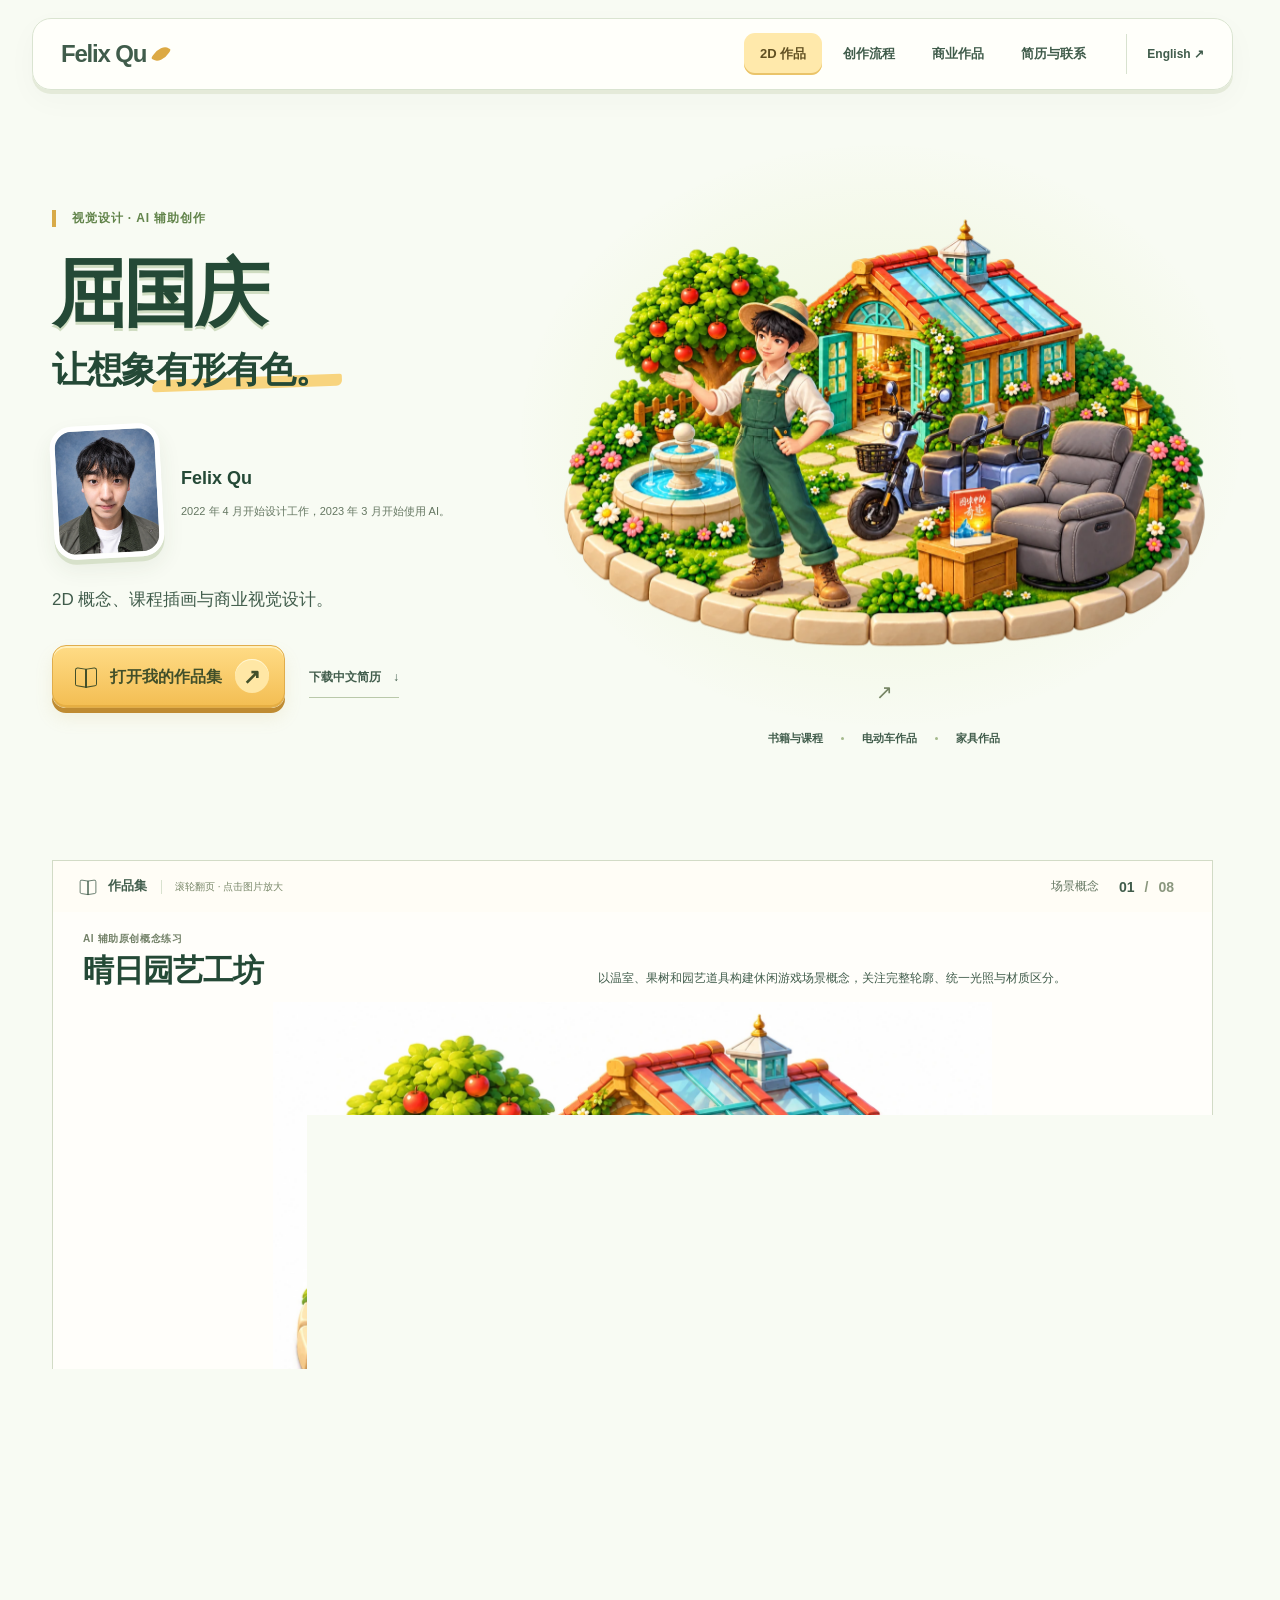
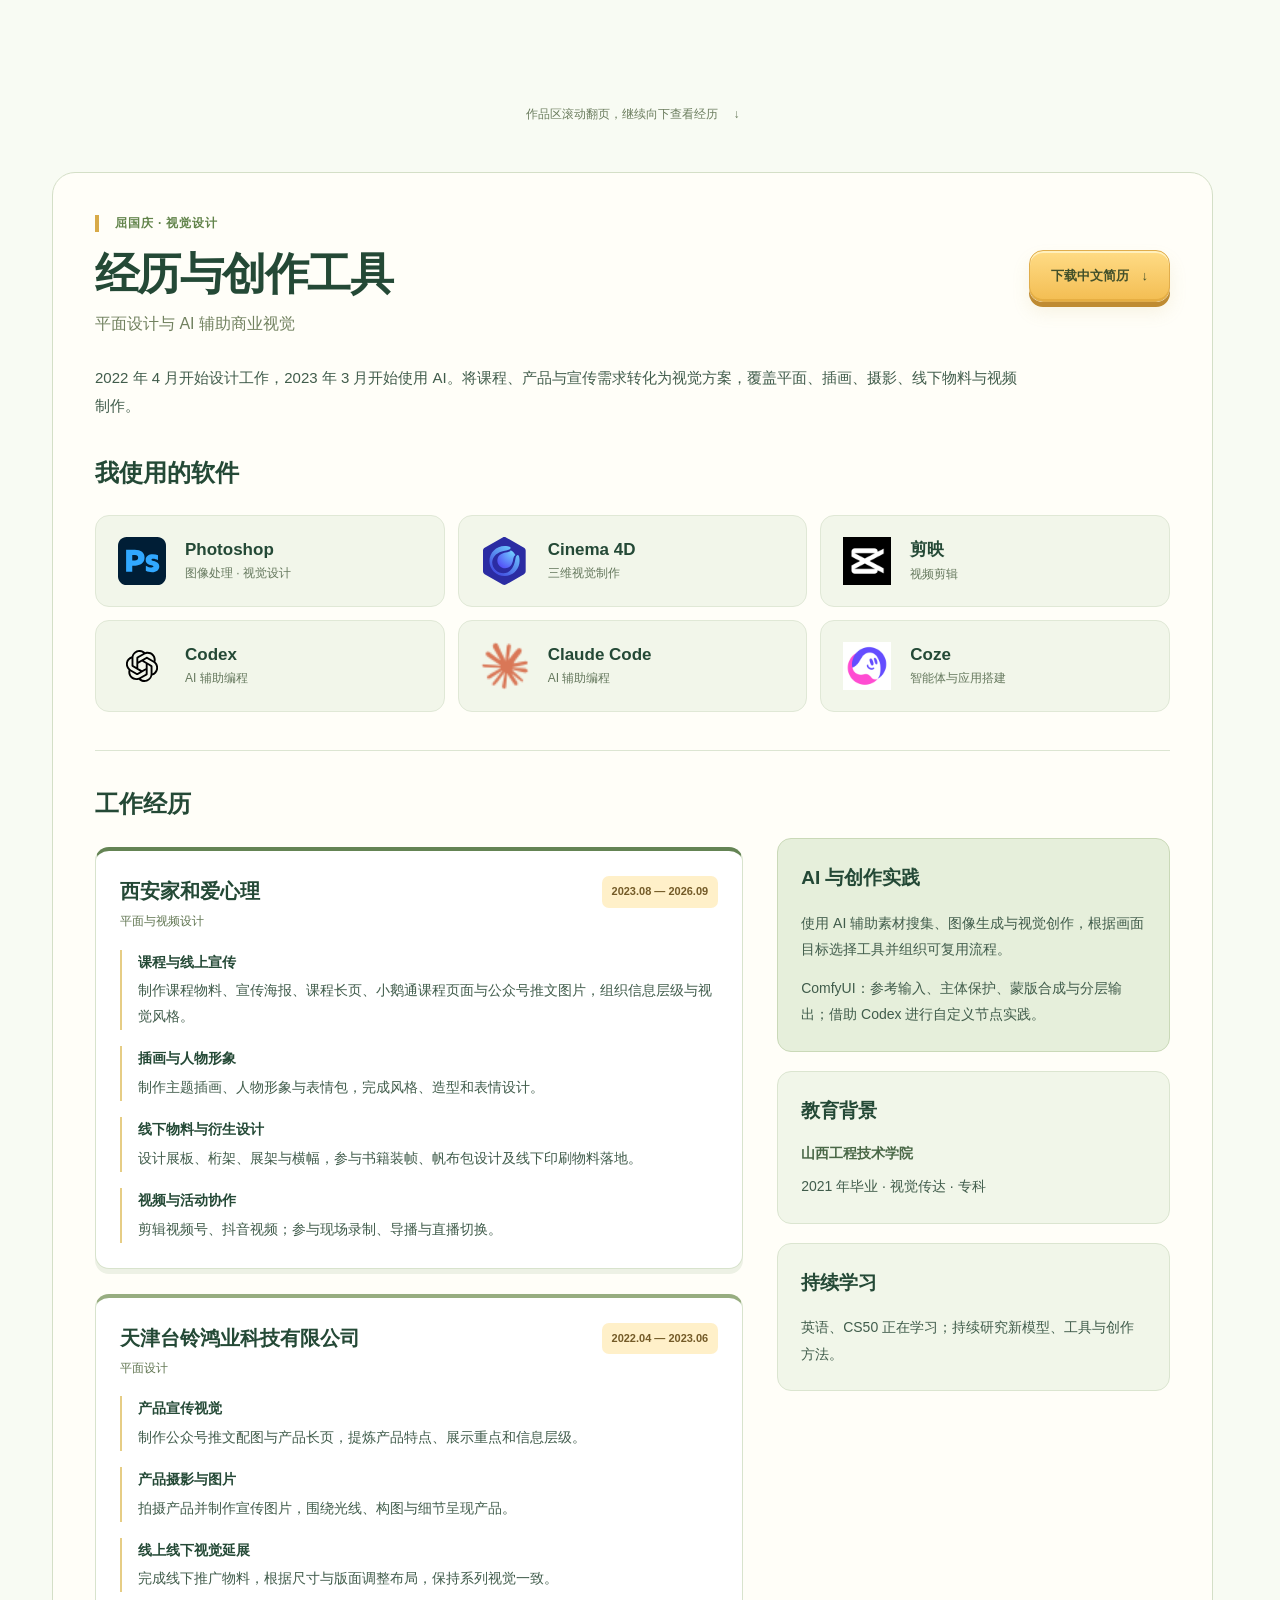
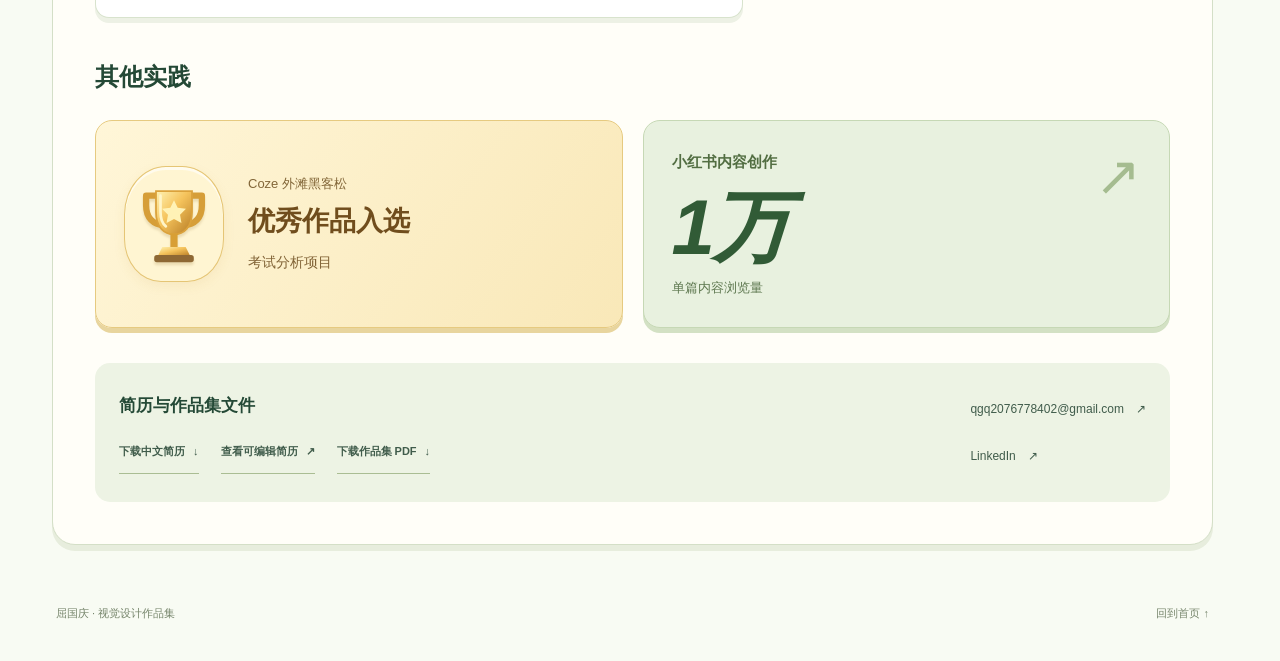
==== index.html @ 4a7658e9 "Publish bilingual AI artist portfolio" ====
<!doctype html>
<html lang="zh-CN"><head><meta charset="utf-8"><meta name="viewport" content="width=device-width,initial-scale=1"><title>屈国庆 Felix Qu | 视觉设计与 AI 辅助创作</title><meta name="description" content="2D 概念、课程插画与商业视觉设计。"><meta name="theme-color" content="#244936"><link rel="alternate" hreflang="en" href="en.html"><link rel="stylesheet" href="styles-v4.css"><script src="app-v4.js" defer></script></head>
<body data-locale="zh"><a class="skip-link" href="#game">跳至作品</a>
<header class="site-header"><a class="brand" href="#top">Felix Qu<span class="brand-leaf" aria-hidden="true"></span></a><nav aria-label="主导航"><a href="#game">2D 作品</a><a href="#process">创作流程</a><a href="#commercial">商业作品</a><a href="#resume">简历与联系</a></nav><a class="language" href="en.html" lang="en">English <span aria-hidden="true">↗</span></a></header>
<main id="top"><section class="hero" aria-labelledby="hero-name"><div class="hero-copy"><p class="eyebrow">视觉设计 · AI 辅助创作</p><h1 id="hero-name">屈国庆</h1><p class="hero-line">让想象<span>有形有色。</span></p><div class="identity"><img class="portrait" src="assets/portrait.webp" width="731" height="900" alt="屈国庆的头像" loading="eager" decoding="async" fetchpriority="high"><div><p class="subname">Felix Qu</p><p class="hero-history">2022 年 4 月开始设计工作，2023 年 3 月开始使用 AI。</p></div></div><p class="hero-intro">2D 概念、课程插画与商业视觉设计。</p><div class="actions hero-actions"><a class="button primary hero-start" href="#game"><span class="book-icon" aria-hidden="true"></span>打开我的作品集<span class="button-arrow" aria-hidden="true">↗</span></a><a class="resume-quiet" href="resume/felix-qu-resume-zh.pdf" download>下载中文简历 <span aria-hidden="true">↓</span></a></div></div><div class="hero-art" data-parallax><a class="hero-scene" href="#game" aria-label="打开我的作品集"><img class="hero-illustration" src="assets/ui/hero-world-v4.webp" width="1536" height="1024" alt="男性农场主、温室、三轮电动车、书与沙发椅组成统一庭院，AI 生成的首页视觉" loading="eager" decoding="async" fetchpriority="high"></a><div class="hero-art-caption"><button class="hero-zoom" type="button" data-image="assets/ui/hero-world-v4.png" data-caption="男性农场主、温室、三轮电动车、书与沙发椅组成统一庭院，AI 生成的首页视觉" data-gallery="hero" aria-label="放大首页插画"><span aria-hidden="true">↗</span></button></div><nav class="scene-links" aria-label="探索画面中的真实作品"><a href="#course-case">书籍与课程</a><a href="#vehicle-case">电动车作品</a><a href="#furniture-case">家具作品</a></nav></div></section><div id="portfolio" class="folio" aria-label="作品集">
<div class="folio-toolbar"><p class="folio-label"><span class="book-icon" aria-hidden="true"></span>作品集<small class="folio-mode">滚轮翻页</small></p><p class="folio-current-title">场景概念</p><span class="folio-counter"><span class="folio-current">01</span><span class="counter-separator">/</span><span class="folio-total">08</span></span></div>
<div class="folio-pages"><section class="folio-page page-game" id="game" data-page-title="场景概念" aria-label="场景概念"><div class="page-heading"><div><p class="page-kicker">AI 辅助原创概念练习</p><h2 tabindex="-1">晴日园艺工坊</h2></div><div class="page-description"><p>以温室、果树和园艺道具构建休闲游戏场景概念，关注完整轮廓、统一光照与材质区分。</p></div></div><div class="game-art"><button class="art-button" type="button" data-image="assets/game-scene.webp" data-caption="晴日园艺工坊" data-gallery="game" aria-label="晴日园艺工坊 — 放大查看"><img class="" src="assets/game-scene.webp" width="1448" height="1086" alt="晴日园艺工坊" loading="eager" decoding="async" fetchpriority="high"><span class="zoom-corner" aria-hidden="true">↗</span></button></div><div class="page-footnote"><p>AI 图像生成 · 原创概念练习</p><span>点击画面，查看完整细节</span></div></section><section class="folio-page page-props" id="game-props" data-page-title="道具与细节" aria-label="道具与细节"><div class="page-heading"><div><p class="page-kicker">AI 辅助原创概念练习</p><h2 tabindex="-1">同一世界里的道具</h2></div><div class="page-description"><p>浇水壶、种子箱、修枝剪、果篮、提灯与工作台，延续场景的色彩和光线。</p></div></div><div class="props-art"><button class="art-button" type="button" data-image="assets/game-props.webp" data-caption="同一世界里的道具" data-gallery="game" aria-label="同一世界里的道具 — 放大查看"><img class="" src="assets/game-props.webp" width="1448" height="1086" alt="同一世界里的道具" loading="lazy" decoding="async"><span class="zoom-corner" aria-hidden="true">↗</span></button></div><details class="source-material"><summary>查看原始花园节日岛 <span aria-hidden="true">＋</span></summary><p>花园节日岛的原始展示页，对应下方参考图驱动的创作流程。</p><button class="art-button" type="button" data-image="assets/provided-concept.webp" data-caption="已提供的花园节日岛" data-gallery="source" aria-label="已提供的花园节日岛 — 放大查看"><img class="" src="assets/provided-concept.webp" width="1920" height="1080" alt="已提供的花园节日岛" loading="lazy" decoding="async"><span class="zoom-corner" aria-hidden="true">↗</span></button></details></section><section class="folio-page page-process" id="process" data-page-title="真实参考流程" aria-label="真实参考流程"><div class="page-heading"><div><p class="page-kicker">真实参考流程</p><h2 tabindex="-1">参考图驱动的创作流程</h2></div><div class="page-description"><p>以下流程对应已提供的“花园节日岛”：建筑与道具参考形成场景组合，再以风格参考统一形体和色彩。</p></div></div><div class="process-art"><button class="art-button" type="button" data-image="assets/reference-process.webp" data-caption="参考图驱动的创作流程" data-gallery="process" aria-label="参考图驱动的创作流程 — 放大查看"><img class="" src="assets/reference-process.webp" width="1872" height="963" alt="参考图驱动的创作流程" loading="lazy" decoding="async"><span class="zoom-corner" aria-hidden="true">↗</span></button></div><ol class="process-steps"><li><span aria-hidden="true">01</span>建筑与道具参考</li><li><span aria-hidden="true">02</span>场景融合</li><li><span aria-hidden="true">03</span>形体与风格统一</li></ol><p class="source-credit">流程原图保留 Gardenscapes 风格参考的来源署名；官方图仅用于风格研究。</p></section><section class="folio-page page-course" id="commercial" data-page-title="课程与插画" aria-label="课程与插画"><article id="course-case"><div class="page-heading"><div><p class="page-kicker">原始提供作品</p><h2 tabindex="-1">课程视觉与主题插画</h2></div><div class="page-description"><p>为课程传播制作宣传视觉与插画，结合主题组织画面、信息层级和配色。本人贡献：视觉设计与插画。</p><p class="tools">Photoshop · AI 辅助创作</p></div></div><div class="course-main"><button class="art-button" type="button" data-image="assets/book-promotion.webp" data-caption="书籍宣传视觉 · 原始提供作品" data-gallery="course" aria-label="书籍宣传视觉 · 原始提供作品 — 放大查看"><img class="" src="assets/book-promotion.webp" width="2400" height="1018" alt="书籍宣传视觉 · 原始提供作品" loading="lazy" decoding="async"><span class="zoom-corner" aria-hidden="true">↗</span></button></div><div class="course-strip"><button class="art-button" type="button" data-image="assets/course-dragon.webp" data-caption="课程视觉与主题插画 · 1" data-gallery="course" aria-label="课程视觉与主题插画 · 1 — 放大查看"><img class="" src="assets/course-dragon.webp" width="1935" height="1080" alt="课程视觉与主题插画 · 1" loading="lazy" decoding="async"><span class="zoom-corner" aria-hidden="true">↗</span></button><button class="art-button" type="button" data-image="assets/course-iceberg.webp" data-caption="课程视觉与主题插画 · 2" data-gallery="course" aria-label="课程视觉与主题插画 · 2 — 放大查看"><img class="" src="assets/course-iceberg.webp" width="936" height="1710" alt="课程视觉与主题插画 · 2" loading="lazy" decoding="async"><span class="zoom-corner" aria-hidden="true">↗</span></button><button class="art-button" type="button" data-image="assets/course-growth.webp" data-caption="课程视觉与主题插画 · 3" data-gallery="course" aria-label="课程视觉与主题插画 · 3 — 放大查看"><img class="" src="assets/course-growth.webp" width="1466" height="2200" alt="课程视觉与主题插画 · 3" loading="lazy" decoding="async"><span class="zoom-corner" aria-hidden="true">↗</span></button><button class="art-button" type="button" data-image="assets/course-summer.webp" data-caption="课程视觉与主题插画 · 4" data-gallery="course" aria-label="课程视觉与主题插画 · 4 — 放大查看"><img class="" src="assets/course-summer.webp" width="1344" height="2016" alt="课程视觉与主题插画 · 4" loading="lazy" decoding="async"><span class="zoom-corner" aria-hidden="true">↗</span></button><button class="art-button" type="button" data-image="assets/course-illustration.webp" data-caption="课程视觉与主题插画 · 5" data-gallery="course" aria-label="课程视觉与主题插画 · 5 — 放大查看"><img class="" src="assets/course-illustration.webp" width="1024" height="1536" alt="课程视觉与主题插画 · 5" loading="lazy" decoding="async"><span class="zoom-corner" aria-hidden="true">↗</span></button></div></article></section><section class="folio-page page-vehicle" id="vehicle-case" data-page-title="电动车视觉" aria-label="电动车视觉"><div class="page-heading"><div><p class="page-kicker">原始提供作品</p><h2 tabindex="-1">电动车商品视觉</h2></div><div class="page-description"><p>围绕车身、灯光与座椅建立系列版式，用画面突出商品细节和功能信息。</p></div></div><div class="vehicle-spread"><div class="vehicle-main"><button class="art-button" type="button" data-image="assets/vehicle-complete.webp" data-caption="电动车宣传视觉 · 原始提供作品" data-gallery="ev" aria-label="电动车宣传视觉 · 原始提供作品 — 放大查看"><img class="" src="assets/vehicle-complete.webp" width="2048" height="1536" alt="电动车宣传视觉 · 原始提供作品" loading="lazy" decoding="async"><span class="zoom-corner" aria-hidden="true">↗</span></button></div><div class="vehicle-strip"><button class="art-button" type="button" data-image="assets/ev-1.webp" data-caption="电动车商品视觉 · 1" data-gallery="ev" aria-label="电动车商品视觉 · 1 — 放大查看"><img class="" src="assets/ev-1.webp" width="941" height="1672" alt="电动车商品视觉 · 1" loading="lazy" decoding="async"><span class="zoom-corner" aria-hidden="true">↗</span></button><button class="art-button" type="button" data-image="assets/ev-2.webp" data-caption="电动车商品视觉 · 2" data-gallery="ev" aria-label="电动车商品视觉 · 2 — 放大查看"><img class="" src="assets/ev-2.webp" width="941" height="1672" alt="电动车商品视觉 · 2" loading="lazy" decoding="async"><span class="zoom-corner" aria-hidden="true">↗</span></button><button class="art-button" type="button" data-image="assets/ev-3.webp" data-caption="电动车商品视觉 · 3" data-gallery="ev" aria-label="电动车商品视觉 · 3 — 放大查看"><img class="" src="assets/ev-3.webp" width="941" height="1672" alt="电动车商品视觉 · 3" loading="lazy" decoding="async"><span class="zoom-corner" aria-hidden="true">↗</span></button><button class="art-button" type="button" data-image="assets/ev-4.webp" data-caption="电动车商品视觉 · 4" data-gallery="ev" aria-label="电动车商品视觉 · 4 — 放大查看"><img class="" src="assets/ev-4.webp" width="941" height="1672" alt="电动车商品视觉 · 4" loading="lazy" decoding="async"><span class="zoom-corner" aria-hidden="true">↗</span></button><button class="art-button" type="button" data-image="assets/ev-5.webp" data-caption="电动车商品视觉 · 5" data-gallery="ev" aria-label="电动车商品视觉 · 5 — 放大查看"><img class="" src="assets/ev-5.webp" width="941" height="1672" alt="电动车商品视觉 · 5" loading="lazy" decoding="async"><span class="zoom-corner" aria-hidden="true">↗</span></button></div></div><p class="page-footnote">点击画面，查看完整细节</p></section><section class="folio-page page-furniture" id="furniture-case" data-page-title="家具视觉" aria-label="家具视觉"><div class="page-heading"><div><p class="page-kicker">原始提供作品</p><h2 tabindex="-1">家具电商视觉</h2></div><div class="page-description"><p>通过生活场景与功能版式，呈现座椅材质、结构和使用情境。</p></div></div><div class="furniture-spread"><div class="furniture-main"><button class="art-button" type="button" data-image="assets/chair-6.webp" data-caption="家具电商视觉 · 6" data-gallery="chair" aria-label="家具电商视觉 · 6 — 放大查看"><img class="" src="assets/chair-6.webp" width="1254" height="1254" alt="家具电商视觉 · 6" loading="lazy" decoding="async"><span class="zoom-corner" aria-hidden="true">↗</span></button></div><div class="furniture-strip"><button class="art-button" type="button" data-image="assets/chair-1.webp" data-caption="家具电商视觉 · 1" data-gallery="chair" aria-label="家具电商视觉 · 1 — 放大查看"><img class="" src="assets/chair-1.webp" width="1254" height="1254" alt="家具电商视觉 · 1" loading="lazy" decoding="async"><span class="zoom-corner" aria-hidden="true">↗</span></button><button class="art-button" type="button" data-image="assets/chair-2.webp" data-caption="家具电商视觉 · 2" data-gallery="chair" aria-label="家具电商视觉 · 2 — 放大查看"><img class="" src="assets/chair-2.webp" width="1254" height="1254" alt="家具电商视觉 · 2" loading="lazy" decoding="async"><span class="zoom-corner" aria-hidden="true">↗</span></button><button class="art-button" type="button" data-image="assets/chair-3.webp" data-caption="家具电商视觉 · 3" data-gallery="chair" aria-label="家具电商视觉 · 3 — 放大查看"><img class="" src="assets/chair-3.webp" width="1672" height="941" alt="家具电商视觉 · 3" loading="lazy" decoding="async"><span class="zoom-corner" aria-hidden="true">↗</span></button><button class="art-button" type="button" data-image="assets/chair-4.webp" data-caption="家具电商视觉 · 4" data-gallery="chair" aria-label="家具电商视觉 · 4 — 放大查看"><img class="" src="assets/chair-4.webp" width="1672" height="941" alt="家具电商视觉 · 4" loading="lazy" decoding="async"><span class="zoom-corner" aria-hidden="true">↗</span></button><button class="art-button" type="button" data-image="assets/chair-5.webp" data-caption="家具电商视觉 · 5" data-gallery="chair" aria-label="家具电商视觉 · 5 — 放大查看"><img class="" src="assets/chair-5.webp" width="1672" height="941" alt="家具电商视觉 · 5" loading="lazy" decoding="async"><span class="zoom-corner" aria-hidden="true">↗</span></button></div></div><p class="page-footnote">点击画面，查看完整细节</p></section><section class="folio-page page-motion" id="motion-case" data-page-title="网页视觉展示" aria-label="网页视觉展示"><div class="page-heading"><div><p class="page-kicker">原始提供作品</p><h2 tabindex="-1">网页视觉展示</h2></div><div class="page-description"><p>展示首屏图形、商品呈现与页面节奏的录屏。</p></div></div><video controls playsinline preload="metadata" poster="assets/website-poster.jpg" aria-label="网页视觉展示"><source src="assets/website-visuals.mp4" type="video/mp4"><a href="assets/website-visuals.mp4">网页视觉展示</a></video></section><section class="folio-page page-contact" id="contact" data-page-title="简历与联系" aria-label="简历与联系"><div class="page-heading"><div><p class="page-kicker">经历与背景</p><h2 tabindex="-1">简历与联系</h2></div><div class="page-description"><p>2022 年 4 月开始设计工作，2023 年 3 月开始使用 AI。</p></div></div><div class="contact-preview"><img class="contact-portrait" src="assets/portrait.webp" width="731" height="900" alt="屈国庆的头像" loading="lazy" decoding="async"><div><h3>屈国庆</h3><p class="contact-role">平面设计与 AI 辅助商业视觉</p><p>完整经历与常用软件在画册下方，也可以下载简历或直接联系我。</p><a class="resume-full-link" href="#resume">查看完整经历与软件 <span aria-hidden="true">↓</span></a></div></div><div class="download-links"><a href="resume/felix-qu-resume-zh.pdf" download>下载中文简历 <span aria-hidden="true">↓</span></a><a href="resume/felix-qu-resume-zh-editable.svg" target="_blank" rel="noopener">查看可编辑简历 <span aria-hidden="true">↗</span></a><a href="downloads/felix-qu-portfolio-zh.pdf" download>下载作品集 PDF <span aria-hidden="true">↓</span></a></div><div class="contact-block"><div><h3>欢迎交流作品与岗位</h3><a class="email-text" href="mailto:qgq2076778402@gmail.com">qgq2076778402@gmail.com</a></div><div class="actions"><a class="button primary" href="mailto:qgq2076778402@gmail.com">发送邮件 <span aria-hidden="true">↗</span></a><button class="button secondary copy-email" type="button" data-success="邮箱已复制" data-fail="请手动复制邮箱">复制邮箱</button><a class="button secondary" href="https://www.linkedin.com/in/felix-qu-0a764843b/" target="_blank" rel="noopener noreferrer">LinkedIn <span aria-hidden="true">↗</span></a></div></div><p id="copy-status" class="status" role="status" aria-live="polite"></p></section></div>
<div class="folio-controls"><button class="turn-button" type="button" data-turn="prev"><span aria-hidden="true">←</span>上一页</button><nav class="folio-dots" aria-label="选择作品页"><button type="button" data-page="0" aria-label="查看第 1 页：场景概念" title="场景概念"><span>01</span></button><button type="button" data-page="1" aria-label="查看第 2 页：道具与细节" title="道具与细节"><span>02</span></button><button type="button" data-page="2" aria-label="查看第 3 页：真实参考流程" title="真实参考流程"><span>03</span></button><button type="button" data-page="3" aria-label="查看第 4 页：课程与插画" title="课程与插画"><span>04</span></button><button type="button" data-page="4" aria-label="查看第 5 页：电动车视觉" title="电动车视觉"><span>05</span></button><button type="button" data-page="5" aria-label="查看第 6 页：家具视觉" title="家具视觉"><span>06</span></button><button type="button" data-page="6" aria-label="查看第 7 页：网页视觉展示" title="网页视觉展示"><span>07</span></button><button type="button" data-page="7" aria-label="查看第 8 页：简历与联系" title="简历与联系"><span>08</span></button></nav><button class="turn-button next-turn" type="button" data-turn="next">下一页<span aria-hidden="true">→</span></button></div>
<p class="folio-status sr-only" role="status" aria-live="polite"></p></div><p class="resume-bridge"><a href="#resume">作品区滚动翻页，继续向下查看经历 <span aria-hidden="true">↓</span></a></p><section id="resume" class="resume-section" aria-labelledby="resume-title" tabindex="-1"><div class="resume-heading"><div><p class="eyebrow">屈国庆 · 视觉设计</p><h2 id="resume-title">经历与创作工具</h2><p class="resume-role">平面设计与 AI 辅助商业视觉</p></div><a class="button primary" href="resume/felix-qu-resume-zh.pdf" download>下载中文简历 <span aria-hidden="true">↓</span></a></div><p class="resume-intro">2022 年 4 月开始设计工作，2023 年 3 月开始使用 AI。将课程、产品与宣传需求转化为视觉方案，覆盖平面、插画、摄影、线下物料与视频制作。</p><div class="software-panel"><h3>我使用的软件</h3><ul class="software-grid"><li class="software-item"><span class="software-mark" aria-hidden="true"><img class="software-logo" src="assets/software/ps.svg" width="48" height="48" alt="" loading="lazy" decoding="async"></span><div><h4>Photoshop</h4><p>图像处理 · 视觉设计</p></div></li><li class="software-item"><span class="software-mark" aria-hidden="true"><img class="software-logo" src="assets/software/c4d.svg" width="48" height="48" alt="" loading="lazy" decoding="async"></span><div><h4>Cinema 4D</h4><p>三维视觉制作</p></div></li><li class="software-item"><span class="software-mark" aria-hidden="true"><img class="software-logo" src="assets/software/jianying.png" width="48" height="48" alt="" loading="lazy" decoding="async"></span><div><h4>剪映</h4><p>视频剪辑</p></div></li><li class="software-item"><span class="software-mark" aria-hidden="true"><img class="software-logo" src="assets/software/codex.svg" width="48" height="48" alt="" loading="lazy" decoding="async"></span><div><h4>Codex</h4><p>AI 辅助编程</p></div></li><li class="software-item"><span class="software-mark" aria-hidden="true"><img class="software-logo" src="assets/software/claude.png" width="48" height="48" alt="" loading="lazy" decoding="async"></span><div><h4>Claude Code</h4><p>AI 辅助编程</p></div></li><li class="software-item"><span class="software-mark" aria-hidden="true"><img class="software-logo" src="assets/software/coze.png" width="48" height="48" alt="" loading="lazy" decoding="async"></span><div><h4>Coze</h4><p>智能体与应用搭建</p></div></li></ul></div><div class="career-layout"><div class="career-panel"><h3>工作经历</h3><article class="career-entry"><div class="career-heading"><div><h4>西安家和爱心理</h4><p>平面与视频设计</p></div><p class="career-date">2023.08 — 2026.09</p></div><ul class="career-details"><li><strong>课程与线上宣传</strong><span>制作课程物料、宣传海报、课程长页、小鹅通课程页面与公众号推文图片，组织信息层级与视觉风格。</span></li><li><strong>插画与人物形象</strong><span>制作主题插画、人物形象与表情包，完成风格、造型和表情设计。</span></li><li><strong>线下物料与衍生设计</strong><span>设计展板、桁架、展架与横幅，参与书籍装帧、帆布包设计及线下印刷物料落地。</span></li><li><strong>视频与活动协作</strong><span>剪辑视频号、抖音视频；参与现场录制、导播与直播切换。</span></li></ul></article><article class="career-entry"><div class="career-heading"><div><h4>天津台铃鸿业科技有限公司</h4><p>平面设计</p></div><p class="career-date">2022.04 — 2023.06</p></div><ul class="career-details"><li><strong>产品宣传视觉</strong><span>制作公众号推文配图与产品长页，提炼产品特点、展示重点和信息层级。</span></li><li><strong>产品摄影与图片</strong><span>拍摄产品并制作宣传图片，围绕光线、构图与细节呈现产品。</span></li><li><strong>线上线下视觉延展</strong><span>完成线下推广物料，根据尺寸与版面调整布局，保持系列视觉一致。</span></li></ul></article></div><aside class="resume-aside"><section><h3>AI 与创作实践</h3><p>使用 AI 辅助素材搜集、图像生成与视觉创作，根据画面目标选择工具并组织可复用流程。</p><p>ComfyUI：参考输入、主体保护、蒙版合成与分层输出；借助 Codex 进行自定义节点实践。</p></section><section><h3>教育背景</h3><h4>山西工程技术学院</h4><p>2021 年毕业 · 视觉传达 · 专科</p></section><section><h3>持续学习</h3><p>英语、CS50 正在学习；持续研究新模型、工具与创作方法。</p></section></aside></div><section class="achievement-section" aria-labelledby="practice-title"><h3 id="practice-title">其他实践</h3><div class="achievement-grid"><article class="recognition-card"><div class="trophy-medallion"><svg class="trophy-icon" viewBox="0 0 80 90" aria-hidden="true" focusable="false"><defs><linearGradient id="trophy-gold" x1="0" y1="0" x2="1" y2="1"><stop stop-color="#fff3b3"/><stop offset=".45" stop-color="#f5c35c"/><stop offset="1" stop-color="#b77c24"/></linearGradient></defs><path d="M23 13H9v11c0 14 8 21 20 22M57 13h14v11c0 14-8 21-20 22" fill="none" stroke="#d69e38" stroke-width="7" stroke-linejoin="round"/><path d="M20 8h40v23c0 17-9 25-20 25S20 48 20 31Z" fill="url(#trophy-gold)" stroke="#dba23c" stroke-width="2"/><path d="m40 18 4.1 8.3 9.2 1.3-6.6 6.5 1.6 9.2-8.3-4.4-8.3 4.4 1.6-9.2-6.6-6.5 9.2-1.3Z" fill="#fff2b6"/><path d="M36 55h8v15h-8z" fill="#d89f35"/><path d="M27 70h26l5 10H22Z" fill="url(#trophy-gold)"/><rect x="18" y="79" width="44" height="8" rx="3" fill="#8e6834"/><path d="M25 13v18c0 9 2 13 6 16" fill="none" stroke="#fff5c8" stroke-width="3" stroke-linecap="round"/></svg></div><div><p class="recognition-event">Coze 外滩黑客松</p><h4>优秀作品入选</h4><p class="recognition-project">考试分析项目</p></div></article><article class="readership-card"><div><h4>小红书内容创作</h4><p class="view-stat"><strong class="view-count">1万</strong><span>单篇内容浏览量</span></p></div><span class="views-mark" aria-hidden="true">↗</span></article></div></section><div class="resume-files"><div><h3>简历与作品集文件</h3><div class="download-links"><a href="resume/felix-qu-resume-zh.pdf" download>下载中文简历 <span aria-hidden="true">↓</span></a><a href="resume/felix-qu-resume-zh-editable.svg" target="_blank" rel="noopener">查看可编辑简历 <span aria-hidden="true">↗</span></a><a href="downloads/felix-qu-portfolio-zh.pdf" download>下载作品集 PDF <span aria-hidden="true">↓</span></a></div></div><div class="resume-contact-links"><a href="mailto:qgq2076778402@gmail.com">qgq2076778402@gmail.com <span aria-hidden="true">↗</span></a><a href="https://www.linkedin.com/in/felix-qu-0a764843b/" target="_blank" rel="noopener noreferrer">LinkedIn <span aria-hidden="true">↗</span></a></div></div></section></main>
<footer><p>屈国庆 · 视觉设计作品集</p><a href="#top">回到首页 ↑</a></footer>
<dialog class="lightbox" aria-label="放大查看"><div class="lightbox-toolbar"><p id="lightbox-caption"></p><button type="button" class="lightbox-close" aria-label="关闭大图">✕</button></div><div class="lightbox-stage"><img alt=""></div><div class="lightbox-bottom"><button type="button" class="lightbox-prev" aria-label="上一张">←</button><p id="lightbox-count"></p><button type="button" class="lightbox-next" aria-label="下一张">→</button></div></dialog>
</body></html>
---- styles-v4.css ----
:root {
  --ink:#244936; --text:#405c4b; --muted:#657762; --gold:#f8c861;
  --gold-edge:#bf8b32; --paper:#f8fbf3; --line:#d8e2cf; --page:1280px;
  --display:"Trebuchet MS","Microsoft YaHei",sans-serif;
  --body:"Segoe UI","Microsoft YaHei",sans-serif;
}
* { box-sizing:border-box; }
html { scroll-behavior:smooth; scroll-padding-top:110px; }
body { margin:0; color:var(--text); background:var(--paper); font:15px/1.7 var(--body); }
h1,h2,h3,p { margin:0; }
h1,h2,h3 { color:var(--ink); }
h1,h2 { font-family:var(--display); letter-spacing:-.035em; line-height:1.15; }
a { color:inherit; text-decoration:none; }
button { font:inherit; cursor:pointer; }
button:disabled { cursor:default; }
button,a { -webkit-tap-highlight-color:transparent; }
img { display:block; max-width:100%; }
[hidden] { display:none !important; }
::selection { background:#f8cf74; color:#23402c; }
a:focus-visible,button:focus-visible,summary:focus-visible,video:focus-visible { outline:3px solid #268063; outline-offset:5px; }
h2:focus { outline:none; }
.sr-only { position:absolute; width:1px; height:1px; padding:0; margin:-1px; overflow:hidden; clip-path:inset(50%); white-space:nowrap; border:0; }
.skip-link { position:fixed; left:20px; top:-90px; padding:14px 22px; background:var(--gold); z-index:90; border-radius:10px; }
.skip-link:focus { top:12px; }

/* The cover directs the eye through type, gesture, depth and one gold action. */
.site-header { width:min(calc(100% - 64px),1340px); height:72px; margin:18px auto 0; padding:0 28px; position:sticky; top:14px; z-index:30; display:flex; align-items:center; gap:24px; border:1px solid #dae4d1; border-radius:19px; background:rgba(255,255,250,.97); box-shadow:0 4px 0 #e4ead9,0 10px 30px #24493608; }
.brand { display:flex; align-items:center; gap:9px; font:800 24px var(--display); letter-spacing:-.05em; white-space:nowrap; }
.brand-leaf { width:12px; height:18px; background:#dca944; border-radius:80% 10% 80% 10%; transform:rotate(33deg); }
.site-header>nav { display:flex; align-items:center; gap:5px; margin-left:auto; }
.site-header>nav a { font-size:13px; font-weight:700; padding:10px 16px; border-radius:11px; transition:background .2s; white-space:nowrap; }
.site-header>nav a:hover { background:#e8efdd; }
.site-header>nav a.active { color:#615022; background:#ffe9ab; box-shadow:inset 0 -2px #eac46a; }
.language { font-size:12px; font-weight:700; padding:10px 0 10px 20px; border-left:1px solid var(--line); white-space:nowrap; }
.hero { width:min(calc(100% - 104px),var(--page)); margin:0 auto; min-height:770px; display:grid; grid-template-columns:.83fr 1.17fr; gap:0; align-items:center; padding:42px 0 62px; position:relative; }
.hero::before { content:""; position:absolute; width:720px; height:580px; max-width:90vw; right:-28px; top:55px; z-index:-1; border-radius:50%; background:radial-gradient(ellipse,#edf5d9 0,#edf5d970 45%,#edf5d900 72%); }
.hero-copy { z-index:2; padding:10px 0 22px; }
.eyebrow { color:#62844b; font-size:12px; font-weight:700; letter-spacing:.075em; padding-left:16px; border-left:4px solid #d8aa48; line-height:1.4; }
.hero h1 { font-size:clamp(62px,5.8vw,86px); font-weight:800; margin:24px 0 9px; text-shadow:0 3px 0 #cfdcc1; }
.hero-line { font-family:var(--display); color:var(--ink); font-size:clamp(28px,2.8vw,38px); font-weight:700; line-height:1.42; letter-spacing:-.035em; }
.hero-line>span { display:block; width:max-content; max-width:100%; position:relative; z-index:0; }
.hero-line>span::after { content:""; position:absolute; z-index:-1; height:12px; left:-4px; right:-12px; bottom:7px; background:#f8d47e; border-radius:14px 3px 9px 5px; transform:rotate(-2deg); }
body[data-locale=zh] .hero-line>span { display:inline-block; }
.identity { display:flex; align-items:center; gap:19px; margin-top:29px; }
.portrait { width:110px; height:auto; border:5px solid #fff; border-radius:22px; box-shadow:0 5px 0 #d7e1ca,0 10px 22px #38522b14; transform:rotate(-3deg); }
.subname { color:var(--ink); font-size:18px; font-weight:700; }
.target { margin-top:6px; font-size:12px; }
.hero-history { max-width:285px; margin-top:9px; color:var(--muted); font-size:11px; line-height:1.7; }
.hero-intro { max-width:410px; margin-top:26px; font-size:17px; line-height:1.9; }
.actions { display:flex; align-items:center; flex-wrap:wrap; gap:13px; }
.hero-actions { margin-top:28px; gap:24px; }
.button { min-height:50px; padding:11px 21px; display:inline-flex; align-items:center; justify-content:center; gap:13px; border:1px solid transparent; border-radius:14px; font-size:13px; font-weight:700; transition:transform .18s,box-shadow .18s,filter .18s; }
.primary { background:linear-gradient(#ffdc86,#f3bd52); color:#42502a; border:1px solid #e0ad4c; box-shadow:inset 0 2px 0 #fff0bd,inset 0 -2px 0 #e6ae42,0 5px 0 var(--gold-edge),0 10px 18px #c5a45522; }
.primary:hover { transform:translateY(-3px); filter:brightness(1.035); box-shadow:inset 0 2px #fff0bd,0 7px 0 var(--gold-edge),0 14px 22px #c5a45529; }
.primary:active { transform:translateY(3px); box-shadow:inset 0 2px #fff0bd,0 2px 0 var(--gold-edge); }
.secondary { background:#fffef8; color:var(--ink); border-color:#cad7bc; box-shadow:inset 0 2px #fff,0 3px 0 #c5d2b6; }
.secondary:hover { background:#f1f5e8; transform:translateY(-2px); }
.hero-start { min-height:63px; padding:12px 15px 12px 22px; font-size:16px; gap:13px; }
.button-arrow { width:34px; height:34px; display:grid; place-items:center; border-radius:50%; background:#ffe7a5; box-shadow:inset 0 1px #fff7d3; font-size:21px; }
.book-icon { width:22px; height:19px; display:inline-block; position:relative; flex-shrink:0; }
.book-icon::before,.book-icon::after { content:""; position:absolute; width:10px; height:17px; top:1px; border:1.7px solid currentColor; background:transparent; }
.book-icon::before { left:0; border-radius:3px 0 0 2px; transform:skewY(9deg); }
.book-icon::after { right:0; border-radius:0 3px 2px 0; transform:skewY(-9deg); }
.resume-quiet { display:inline-flex; align-items:center; gap:12px; min-height:44px; padding:8px 0 6px; border-bottom:1px solid #b9c8a9; font-size:12px; font-weight:700; }
.resume-quiet:hover { color:#216e4b; border-color:#216e4b; }
.hero-note { color:var(--muted); font-size:11px; margin-top:25px; max-width:410px; }
.hero-art { min-width:0; position:relative; margin-left:-10px; margin-right:-32px; padding-top:27px; transform-origin:50% 60%; }
.hero-scene { display:block; border-radius:30%; }
.hero-illustration { width:100%; height:auto; }
.hero-art-caption { display:flex; justify-content:center; gap:9px; align-items:center; margin-top:-7px; font-size:10px; color:#748367; }
.hero-zoom { min-width:44px; height:44px; padding:0 10px; display:inline-flex; justify-content:center; align-items:center; gap:8px; border:0; border-radius:10px; background:transparent; color:#758463; font-size:10px; }
.hero-zoom>span { font-size:20px; }
.hero-zoom:hover { color:#285a3a; background:#e7eedc; }
.scene-links { display:flex; justify-content:center; gap:18px; margin-top:2px; }
.scene-links a { font-size:11px; font-weight:600; min-height:44px; display:inline-flex; align-items:center; position:relative; }
.scene-links a+a::before { content:""; width:3px; height:3px; background:#a4b98c; border-radius:50%; margin-right:18px; }
.scene-links a:hover { color:#23774b; }
.app-ready .hero-copy { animation:cover-copy .65s both; }
.app-ready .hero-scene { animation:cover-art .85s .12s both; }
@keyframes cover-copy { from { opacity:0; transform:translateY(18px); } to { opacity:1; transform:translateY(0); } }
@keyframes cover-art { from { opacity:0; transform:translateY(15px) scale(.97); } to { opacity:1; transform:translateY(0) scale(1); } }

/* The themed book becomes a viewport stage when opened. */
.folio { width:min(calc(100% - 104px),var(--page)); margin:0 auto 30px; position:relative; scroll-margin-top:110px; }
.folio::before,.folio::after { content:""; position:absolute; left:8px; right:8px; bottom:2px; height:25px; background:#e5e7d9; border:1px solid #ced4c1; border-radius:0 0 22px 22px; z-index:-1; transform:translateY(10px); }
.folio::after { left:15px; right:15px; transform:translateY(16px); z-index:-2; background:#dce0cf; }
.folio-toolbar { min-height:65px; display:flex; align-items:center; gap:20px; padding:0 30px; background:#fffdf6; border:1px solid #d2dbc6; border-bottom:0; border-radius:23px 23px 0 0; }
.folio-label { display:flex; align-items:center; gap:9px; font-weight:700; font-size:13px; }
.folio-label .book-icon { transform:scale(.75); }
.folio-mode { font:400 10px var(--body); color:#788769; border-left:1px solid #d8e2cf; padding-left:13px; margin-left:5px; }
.folio:not(.is-ready) .folio-mode { display:none; }
.folio-current-title { margin-left:auto; font-size:12px; color:var(--muted); }
.folio-counter { font:700 14px var(--display); display:flex; gap:10px; min-width:69px; }
.counter-separator,.folio-total { color:#8a977e; }
.folio-pages { perspective:1600px; border:1px solid #d2dbc6; border-top:0; border-bottom:0; background:#fff; }
.folio-page { padding:30px 38px 25px; min-height:620px; transform-origin:left center; position:relative; }
.folio-page+.folio-page { border-top:1px solid #d2dbc6; }
.folio.is-ready .folio-page { border-top:0; }
.folio.is-turning .folio-page.is-current::after { content:""; position:absolute; inset:0; pointer-events:none; background:linear-gradient(90deg,#173c2719,transparent 13%,transparent 89%,#4a573511); animation:paper-light .24s ease-out both; }
@keyframes paper-light { from { opacity:1; } to { opacity:0; } }
.page-heading { display:grid; grid-template-columns:1fr 1.2fr; gap:40px; align-items:end; margin-bottom:23px; }
.page-kicker { font-size:10px; font-weight:700; color:#748269; letter-spacing:.06em; margin-bottom:10px; }
.page-heading h2 { font-size:34px; }
.page-description p { font-size:13px; line-height:1.8; }
.page-description .tools { margin-top:5px; font-size:11px; opacity:.8; }
.art-button { display:block; border:0; padding:0; width:100%; position:relative; background:transparent; border-radius:12px; }
.art-button img { width:100%; height:auto; object-fit:contain; border-radius:inherit; }
.zoom-corner { display:grid; place-items:center; width:34px; height:34px; position:absolute; bottom:10px; right:10px; border-radius:50%; background:#fffef2; border:1px solid #d5e0ca; color:#3c603d; font-size:20px; opacity:0; transition:opacity .15s; }
.art-button:hover .zoom-corner,.art-button:focus-visible .zoom-corner { opacity:1; }
.page-game { background:#fffefa; }
.game-art { max-width:900px; margin:auto; }
.game-art img { max-height:520px; }
.page-footnote { display:flex; justify-content:space-between; gap:20px; margin-top:20px; font-size:11px; color:#7a856e; }
.page-footnote>span { font-size:10px; }
.page-props { background:#f0f5e8; }
.props-art { max-width:850px; margin:auto; padding:10px 18px; background:#fff; border-radius:17px; box-shadow:0 7px 0 #e0e8d5; }
.props-art img { max-height:455px; }
.source-material { margin-top:24px; padding:13px 18px; border:1px solid #d3dec3; border-radius:10px; font-size:12px; }
.source-material summary { cursor:pointer; display:flex; justify-content:space-between; align-items:center; gap:15px; list-style:none; min-height:28px; font-weight:600; }
.source-material summary::-webkit-details-marker { display:none; }
.source-material summary>span { font-size:19px; }
.source-material[open] summary>span { transform:rotate(45deg); }
.source-material>p { margin:14px 0; }
.page-process { background:#142a24; color:#dce7db; }
.page-process h2 { color:#f5f8e9; font-size:32px; }
.page-process .page-kicker { color:#a9c99e; }
.page-process .page-description p { color:#c7d8c6; font-size:12px; }
.process-art { background:#111214; padding:12px; border:1px solid #415847; border-radius:10px; }
.process-art img { max-height:520px; }
.process-steps { list-style:none; display:flex; justify-content:space-between; gap:25px; padding:0; margin:18px 0 13px; font-size:12px; }
.process-steps li { display:flex; align-items:center; gap:10px; }
.process-steps span { color:#e6c979; font:700 12px var(--display); }
.source-credit { font-size:10px; color:#a1b7a2; line-height:1.7; }
.page-course { background:#fff3df; }
.page-course .page-kicker { color:#af7249; }
.page-course h2 { color:#8c4d30; }
.course-main { max-width:1000px; margin:0 auto; padding:13px; background:#fffdf7; border-radius:13px; box-shadow:0 5px 0 #ead5b5; }
.course-main img { max-height:390px; }
.course-strip { display:grid; grid-template-columns:1.7fr 1fr 1fr 1fr 1fr; gap:14px; margin-top:20px; }
.course-strip .art-button { background:#fffdf7; padding:7px; border:1px solid #eadbc3; border-radius:9px; }
.course-strip img { height:135px; }
.page-vehicle { background:#eaf2fb; }
.page-vehicle h2 { color:#284b71; }
.page-vehicle .page-kicker { color:#6881a1; }
.vehicle-spread { display:grid; grid-template-columns:1.6fr 1fr; gap:22px; align-items:center; }
.vehicle-main { background:#fff; padding:14px; border-radius:15px; box-shadow:0 6px 0 #cfdded; }
.vehicle-main img { max-height:460px; }
.vehicle-strip { display:grid; grid-template-columns:repeat(3,1fr); gap:12px; align-items:center; }
.vehicle-strip .art-button { padding:6px; background:#fff; border:1px solid #d5e0ee; border-radius:8px; }
.vehicle-strip img { height:204px; }
.vehicle-strip .art-button:nth-child(4) { grid-column:1; }
.page-furniture { background:#eaece6; }
.page-furniture h2 { color:#4d554b; }
.furniture-spread { display:grid; grid-template-columns:1fr 1.3fr; gap:26px; align-items:center; }
.furniture-main { background:#fff; border-radius:13px; padding:12px; box-shadow:0 6px 0 #d5d9cc; }
.furniture-main img { max-height:456px; }
.furniture-strip { display:grid; grid-template-columns:repeat(2,1fr); gap:12px; }
.furniture-strip .art-button { background:#fff; border:1px solid #d8ddce; border-radius:8px; padding:6px; }
.furniture-strip img { height:132px; }
.furniture-strip .art-button:last-child { grid-column:1/-1; width:calc(50% - 6px); justify-self:center; }
.page-motion { background:#e4eeea; }
.page-motion video { display:block; width:100%; max-height:535px; background:#101713; border:9px solid #203c32; border-radius:15px; }
.page-contact { background:#edf3e4; }
.resume-grid { display:grid; grid-template-columns:1.15fr 1fr; gap:40px; margin-top:32px; }
.job+.job { margin-top:23px; padding-top:20px; border-top:1px solid #ccd9be; }
.date { font:700 11px var(--display); color:#7b8d6c; margin-bottom:7px; }
.job h3,.skills-panel h3 { font-size:18px; margin-bottom:9px; }
.job>p:last-child,.skills-panel>p { font-size:12px; }
.skills-panel>p+p { margin-top:12px; }
.education { border-top:1px solid #ccd9be; padding-top:15px; }
.tools { color:#7a846e; font-size:11px; }
.download-links { display:flex; flex-wrap:wrap; gap:10px 20px; margin-top:18px; }
.download-links a { display:inline-flex; align-items:center; gap:8px; min-height:44px; font-size:11px; font-weight:700; border-bottom:1px solid #aabd93; }
.download-links a:hover { color:#218048; }
.contact-block { margin-top:35px; padding:22px 26px; background:#dce8cd; border-radius:16px; display:flex; align-items:center; justify-content:space-between; gap:25px; box-shadow:inset 0 2px #eef5e5; }
.contact-block h3 { font-size:22px; margin-bottom:7px; }
.email-text { font-size:13px; word-break:break-all; }
.status { font-size:11px; margin:10px 0 0; min-height:19px; }
.folio-controls { min-height:80px; display:none; align-items:center; justify-content:space-between; gap:20px; padding:16px 26px; background:#fffdf6; border:1px solid #d2dbc6; border-top:1px solid #e3e6d9; border-radius:0 0 23px 23px; }
.folio.is-ready .folio-controls { display:flex; }
.folio:not(.is-ready) .folio-current-title,.folio:not(.is-ready) .folio-counter { display:none; }
.turn-button { min-height:46px; min-width:119px; display:inline-flex; align-items:center; justify-content:center; gap:15px; padding:10px 18px; border:1px solid #ccd7be; border-radius:12px; color:#415f3d; background:linear-gradient(#fffef8,#edf3e1); box-shadow:inset 0 2px #fff,0 3px 0 #c5d3b3; font-size:12px; font-weight:700; transition:filter .16s,box-shadow .16s; }
.turn-button>span { font-size:19px; }
.turn-button:hover:not(:disabled) { filter:brightness(1.035); box-shadow:inset 0 2px #fff,0 3px 0 #c5d3b3,0 4px 10px #35512916; }
.turn-button:active:not(:disabled) { filter:brightness(.98); box-shadow:inset 0 2px 4px #50683c20,0 1px #c5d3b3; }
.next-turn { color:#574b29; background:linear-gradient(#ffe2a1,#f5cd75); border-color:#dfb75c; box-shadow:inset 0 2px #fff0c8,0 3px 0 #c7a34f; }
.turn-button:disabled { opacity:.4; box-shadow:none; }
.folio-dots { display:flex; gap:3px; justify-content:center; flex-wrap:wrap; }
.folio-dots button { width:44px; min-height:44px; border:0; background:transparent; border-radius:10px; color:#809173; font:700 11px var(--display); transition:background .2s,color .2s; }
.folio-dots button[aria-current] { color:#fffbea; background:#416a3b; box-shadow:inset 0 2px #577d47,0 2px #2e5028; }
.folio-dots button:hover { background:#e8efdc; color:#36562b; }
.folio-dots button[aria-current]:hover { background:#416a3b; color:#fffbea; }
footer { width:min(calc(100% - 104px),var(--page)); margin:0 auto; display:flex; align-items:center; justify-content:space-between; gap:20px; padding:26px 4px; font-size:11px; color:#76856b; }
footer>a { min-height:44px; display:inline-flex; align-items:center; }

/* A continuous resume below the book, independent of the selected artwork. */
.contact-preview { display:flex; gap:27px; align-items:center; margin:26px 0 14px; max-width:870px; }
.contact-portrait { width:105px; height:auto; flex-shrink:0; border:6px solid #fffdf4; border-radius:17px; box-shadow:0 4px #d4dfc7; }
.contact-preview h3 { font:700 30px var(--display); margin-bottom:5px; }
.contact-role { color:#6c815c; font-size:14px; margin-bottom:12px; }
.contact-preview p:not(.contact-role) { font-size:13px; max-width:610px; }
.resume-full-link { display:inline-flex; align-items:center; gap:15px; min-height:44px; font-size:12px; font-weight:700; border-bottom:1px solid #9fb68b; }
.resume-bridge { text-align:center; margin:32px auto 0; padding:0 20px; color:#6b7d5e; font-size:12px; }
.resume-bridge a { display:inline-flex; align-items:center; justify-content:center; gap:16px; min-height:44px; }
.resume-bridge a:hover { color:#236e49; }
.resume-section { width:min(calc(100% - 104px),var(--page)); margin:36px auto 20px; padding:42px; background:#fffef8; border:1px solid #d4dfc7; border-radius:23px; box-shadow:0 6px 0 #e7eddd; scroll-margin-top:16px; }
.resume-section:focus { outline:none; }
.resume-heading { display:flex; align-items:center; justify-content:space-between; gap:30px; }
.resume-heading h2 { font-size:44px; margin-top:17px; }
.resume-role { font-size:16px; margin-top:11px; color:#71815f; }
.resume-heading>.button { flex-shrink:0; font-size:13px; min-height:52px; }
.resume-intro { font-size:15px; line-height:1.9; max-width:930px; margin-top:26px; }
.software-panel { margin:32px 0 38px; }
.resume-section h3 { font-size:24px; margin-bottom:22px; }
.software-grid { display:grid; grid-template-columns:repeat(3,minmax(0,1fr)); gap:13px; list-style:none; padding:0; margin:0; }
.software-item { display:flex; align-items:center; gap:17px; padding:19px 20px; background:#f2f6ea; border:1px solid #e0e8d6; border-radius:14px; }
.software-item h4 { margin:0; color:#244936; font:700 17px var(--display); }
.software-item p { font-size:12px; color:#65785d; margin-top:4px; line-height:1.6; }
.software-mark { width:52px; height:52px; flex-shrink:0; display:grid; place-items:center; }
.software-logo { width:48px; height:48px; object-fit:contain; }
.career-layout { display:grid; grid-template-columns:1.65fr 1fr; gap:34px; border-top:1px solid #dce5d2; padding-top:33px; }
.career-entry { padding:25px 24px; border:1px solid #d8e3cd; border-top:4px solid #648454; border-radius:14px; background:#fff; box-shadow:0 5px 0 #edf1e5; }
.career-heading { display:flex; align-items:flex-start; justify-content:space-between; gap:20px; }
.career-heading h4 { margin:0; font-size:20px; color:#244936; line-height:1.5; }
.career-heading>div>p { font-size:12px; color:#617652; margin-top:5px; }
.career-date { font:700 11px/1.8 var(--display); color:#745b28; white-space:nowrap; padding:6px 10px; background:#fff0c9; border-radius:7px; }
.career-details { list-style:none; padding:0; margin:18px 0 0; }
.career-details li { padding-left:16px; border-left:2px solid #e6cd85; font-size:14px; line-height:1.85; }
.career-details li+li { margin-top:16px; }
.career-details strong { display:block; font-size:14px; font-weight:700; color:#244936; margin-bottom:3px; }
.career-details span { display:block; }
.career-entry+.career-entry { margin-top:25px; border-top-color:#97ad80; }
.resume-aside { padding-top:54px; }
.resume-aside>section { padding:23px; border:1px solid #dbe5d0; border-radius:14px; background:#f1f6e9; }
.resume-aside>section:first-child { background:#e6efdb; border-color:#cad9b8; }
.resume-aside h3 { font-size:19px; margin-bottom:15px; }
.resume-aside h4 { margin:0 0 7px; font-size:14px; color:#496746; }
.resume-aside p { font-size:14px; line-height:1.9; }
.resume-aside p+p { margin-top:12px; }
.resume-aside>section+section { margin-top:19px; }
.other-practice { list-style:none; padding:0; margin:0; }
.other-practice li+li { margin-top:19px; }
.resume-files { display:flex; align-items:center; justify-content:space-between; gap:30px; margin-top:35px; padding:24px; background:#edf3e4; border-radius:15px; }
.resume-files h3 { font-size:17px; margin-bottom:0; }
.resume-files .download-links { margin-top:9px; gap:8px 22px; }
.resume-contact-links { display:flex; flex-direction:column; gap:3px; }
.resume-contact-links a { display:inline-flex; align-items:center; gap:12px; min-height:44px; font-size:12px; overflow-wrap:anywhere; }
.resume-contact-links a:hover { color:#268063; }
.achievement-section { margin-top:39px; }
.achievement-grid { display:grid; grid-template-columns:1fr 1fr; gap:20px; }
.recognition-card,.readership-card { min-height:204px; display:flex; align-items:center; gap:24px; padding:28px; border-radius:17px; position:relative; overflow:hidden; }
.recognition-card { background:linear-gradient(125deg,#fff6d8,#f9e8b8); border:1px solid #e6ca80; box-shadow:0 5px 0 #e8d59e; }
.trophy-medallion { width:100px; height:116px; flex-shrink:0; display:grid; place-items:center; background:#fff5d2; border:1px solid #e5c575; border-radius:42% 42% 37% 37%; box-shadow:inset 0 3px #fffbed,0 4px 12px #be8c2b16; }
.trophy-icon { width:72px; height:81px; filter:drop-shadow(0 3px 1px #8b63182b); }
.recognition-event { color:#826638; font-size:13px; line-height:1.6; margin-bottom:9px; }
.recognition-card h4 { margin:0; font:800 27px/1.3 var(--display); color:#704d1d; }
.recognition-project { margin-top:12px; font-size:14px; color:#816336; }
.readership-card { background:#e8f1df; border:1px solid #c6d8b5; box-shadow:0 5px 0 #d3e1c4; justify-content:space-between; }
.readership-card h4 { font-size:15px; color:#526e42; margin:0; }
.view-stat { margin-top:6px; }
.view-count { display:block; font:italic 800 78px/1.2 var(--display); letter-spacing:-.035em; color:#315b36; font-variant-numeric:tabular-nums; }
.view-stat>span { display:block; font-size:13px; color:#5e7850; margin-top:3px; }
.views-mark { font-size:55px; color:#a5bc90; align-self:flex-start; line-height:1; }
body[data-locale=en] .recognition-card h4 { font-size:23px; }

@media (max-width:1150px) {
  .resume-section { width:calc(100% - 64px); padding:32px; }
  .career-layout { gap:29px; grid-template-columns:1.6fr 1fr; }
  .resume-aside>section { padding:21px; }
  .career-heading { display:block; }
  .career-date { display:inline-block; margin-top:10px; }
  .software-item { gap:13px; padding:15px; }
  .recognition-card,.readership-card { padding:24px; gap:18px; }
  .trophy-medallion { width:82px; height:98px; }
  .trophy-icon { width:63px; height:72px; }
  .recognition-card h4 { font-size:24px; }
}
@media (max-width:900px) {
  .career-layout { display:block; }
  .resume-aside { display:grid; grid-template-columns:1fr 1fr; gap:18px; margin-top:29px; padding:0; }
  .resume-aside>section+section { margin:0; }
  .resume-aside>section:last-child { grid-column:1/-1; }
  .resume-files { display:block; }
  .resume-contact-links { flex-direction:row; flex-wrap:wrap; gap:5px 25px; margin-top:16px; }
  .achievement-grid { grid-template-columns:1fr; }
}
@media (max-width:700px) {
  .resume-section { width:calc(100% - 32px); padding:26px 21px; border-radius:17px; scroll-margin-top:16px; margin-top:25px; }
  .resume-heading { display:block; }
  .resume-heading h2 { font-size:30px; line-height:1.25; }
  .resume-role { font-size:13px; }
  .resume-heading>.button { margin-top:23px; min-height:49px; }
  .resume-intro { font-size:13px; margin-top:22px; }
  .software-panel { margin:29px 0; }
  .resume-section h3 { font-size:22px; }
  .software-grid { grid-template-columns:repeat(2,minmax(0,1fr)); gap:10px; }
  .software-item { flex-direction:column; align-items:flex-start; gap:10px; padding:14px 13px; }
  .software-mark { width:43px; height:43px; }
  .software-logo { width:40px; height:40px; }
  .software-item h4 { font-size:14px; }
  .software-item p { font-size:10px; }
  .career-layout { padding-top:26px; }
  .career-heading h4 { font-size:18px; }
  .career-entry { padding:21px 17px; }
  .career-details li { font-size:13px; padding-left:12px; }
  .career-details strong { font-size:13px; }
  .resume-aside { display:block; }
  .resume-aside>section+section { margin-top:17px; }
  .resume-aside>section { padding:20px; }
  .resume-aside h3 { font-size:18px; }
  .resume-aside p { font-size:13px; }
  .resume-files { padding:20px 16px; margin-top:29px; }
  .resume-bridge { font-size:11px; margin-top:24px; }
  .contact-preview { display:block; }
  .contact-portrait { width:93px; margin-bottom:18px; }
  .contact-preview h3 { font-size:26px; }
  .achievement-section { margin-top:30px; }
  .recognition-card,.readership-card { padding:23px 19px; min-height:183px; gap:15px; }
  .trophy-medallion { width:67px; height:86px; }
  .trophy-icon { width:54px; height:65px; }
  .recognition-event { font-size:11px; }
  .recognition-card h4 { font-size:23px; }
  .recognition-project { font-size:12px; }
  body[data-locale=en] .recognition-card h4 { font-size:19px; }
  .view-count { font-size:clamp(54px,17vw,68px); }
  .views-mark { display:none; }
}

.lightbox { width:min(96vw,1600px); height:min(94vh,1100px); max-width:none; max-height:none; padding:0; border:1px solid #43614b; border-radius:16px; background:#111c16; color:#f1f6ec; overflow:hidden; }
.lightbox::backdrop { background:#07120be8; backdrop-filter:blur(8px); }
.lightbox[open] { display:flex; flex-direction:column; }
.lightbox-toolbar { display:flex; justify-content:space-between; align-items:center; gap:20px; padding:14px 20px; border-bottom:1px solid #34483a; flex-shrink:0; }
.lightbox-toolbar p { font-size:13px; }
.lightbox button { min-width:44px; min-height:44px; border:1px solid #48694e; border-radius:9px; background:#24462e; color:#fff7dc; font-size:17px; }
.lightbox button:disabled { opacity:.35; }
.lightbox-stage { flex:1; min-height:0; display:flex; justify-content:center; align-items:center; padding:18px; }
.lightbox-stage img { max-height:100%; max-width:100%; width:auto; height:auto; object-fit:contain; background:#fff; border-radius:4px; }
.lightbox-bottom { display:flex; align-items:center; justify-content:center; gap:20px; padding:8px 20px 17px; flex-shrink:0; }
.lightbox-bottom p { font-size:12px; }
.modal-open { overflow:hidden; }

@media (min-width:1650px) { .hero { min-height:810px; } }
@media (max-width:1150px) {
  .site-header { width:calc(100% - 40px); padding-inline:20px; gap:16px; }
  .site-header>nav a { font-size:12px; padding-inline:11px; }
  .hero,.folio,footer { width:calc(100% - 64px); }
  .hero { min-height:740px; grid-template-columns:.91fr 1.09fr; padding-top:30px; }
  .hero h1 { font-size:64px; }
  .hero-line { font-size:30px; }
  .hero-art { margin-right:-15px; margin-left:-8px; }
  .hero-start { font-size:14px; min-height:59px; }
  .hero-actions { gap:13px; }
  .hero-intro { font-size:16px; max-width:360px; }
  .folio-page { padding:27px 28px 23px; }
  .page-heading { gap:25px; grid-template-columns:1fr 1.1fr; }
  .page-heading h2 { font-size:30px; }
  .page-description p { font-size:12px; }
  .vehicle-strip img { height:173px; }
  .course-strip { gap:9px; }
  .course-strip img { height:120px; }
  .contact-block { display:block; }
  .contact-block .actions { margin-top:17px; }
  .folio-controls { padding-inline:20px; gap:12px; }
}
@media (max-width:900px) {
  .hero { grid-template-columns:1fr 1fr; min-height:680px; }
  .hero h1 { font-size:53px; }
  .hero-line { font-size:26px; }
  .portrait { width:94px; }
  .identity { gap:15px; }
  .hero-history { font-size:10px; }
  .hero-art { align-self:center; }
  .hero-intro { font-size:14px; }
  .hero-start { min-height:57px; font-size:13px; padding-inline:15px; }
  .scene-links { gap:10px; }
  .scene-links a { font-size:10px; }
  .scene-links a+a::before { margin-right:10px; }
  .folio-dots { gap:0; }
  .folio-dots button { width:35px; }
  .page-heading { display:block; }
  .page-description { margin-top:12px; }
  .page-description p { max-width:650px; }
  .resume-grid { gap:25px; }
  .vehicle-spread { grid-template-columns:1.25fr 1fr; gap:17px; }
  .vehicle-strip img { height:135px; }
  .furniture-spread { grid-template-columns:1fr 1.1fr; gap:16px; }
  .furniture-strip img { height:110px; }
}
@media (max-width:700px) {
  html { scroll-padding-top:123px; }
  .site-header { top:0; width:100%; min-height:107px; height:auto; margin:0; padding:12px 20px 10px; flex-wrap:wrap; gap:7px 18px; border-width:0 0 1px; border-radius:0; box-shadow:none; }
  .brand { font-size:23px; }
  .language { margin-left:auto; padding:7px 0; border:0; min-height:39px; display:flex; align-items:center; gap:5px; }
  .site-header>nav { order:3; width:100%; gap:3px; margin:0; justify-content:space-between; }
  .site-header>nav a { font-size:11px; padding:10px 6px; flex:1; text-align:center; min-height:41px; }
  body[data-locale=en] .site-header>nav a { font-size:10px; padding-inline:3px; }
  .hero,.folio,footer { width:calc(100% - 32px); }
  .hero { grid-template-columns:1fr; padding:30px 6px 38px; min-height:0; }
  .hero::before { right:0; top:auto; bottom:65px; height:370px; width:100%; }
  .hero-copy { padding:0; }
  .eyebrow { font-size:10px; padding-left:12px; }
  .hero h1 { font-size:58px; margin:18px 0 7px; }
  .hero-line { font-size:28px; }
  body[data-locale=en] .hero-line>span { display:inline; margin-left:7px; }
  .hero-line>span::after { height:9px; right:-6px; bottom:3px; }
  .identity { margin-top:22px; gap:18px; }
  .portrait { width:96px; border-radius:18px; }
  .subname { font-size:16px; }
  .target { font-size:11px; }
  .hero-history { font-size:10px; max-width:222px; margin-top:6px; }
  .hero-intro { font-size:15px; margin-top:21px; max-width:380px; }
  .hero-actions { margin-top:23px; gap:17px; }
  .hero-start { font-size:14px; min-height:59px; }
  .hero-note { font-size:10px; margin-top:19px; }
  .hero-art { width:100%; max-width:500px; margin:19px auto 0; padding-top:0; }
  .hero-art-caption { margin-top:0; font-size:9px; }
  .scene-links { gap:17px; margin-top:-1px; }
  .scene-links a { font-size:10px; }
  .scene-links a+a::before { margin-right:17px; }
  .folio { scroll-margin-top:122px; }
  .folio-toolbar { min-height:60px; padding:0 17px; gap:13px; border-radius:17px 17px 0 0; }
  .folio-label { font-size:11px; gap:5px; }
  .folio-mode { display:none; }
  .folio-current-title { font-size:10px; }
  .folio-counter { font-size:12px; gap:6px; min-width:53px; }
  .folio-page { min-height:0; padding:23px 18px 22px; }
  .page-heading { margin-bottom:20px; }
  .page-kicker { font-size:9px; margin-bottom:9px; }
  .page-heading h2 { font-size:28px; line-height:1.3; }
  .page-description { margin-top:12px; }
  .page-description p { font-size:12px; line-height:1.8; }
  .game-art img,.props-art img,.process-art img { max-height:none; }
  .page-footnote { display:block; margin-top:17px; font-size:10px; }
  .page-footnote>span { display:block; margin-top:5px; font-size:9px; }
  .props-art { padding:7px; border-radius:11px; }
  .source-material { padding:10px 12px; font-size:10px; }
  .source-material summary { min-height:36px; }
  .page-process h2 { font-size:27px; }
  .process-art { padding:4px; border-radius:7px; }
  .process-steps { display:block; margin:18px 0 11px; font-size:11px; }
  .process-steps li+li { margin-top:9px; }
  .source-credit { font-size:9px; }
  .course-main { padding:6px; border-radius:9px; }
  .course-main img { max-height:none; }
  .course-strip { grid-template-columns:repeat(2,1fr); gap:9px; margin-top:15px; }
  .course-strip .art-button:first-child { grid-column:1/-1; }
  .course-strip img { height:166px; }
  .course-strip .art-button:first-child img { height:auto; max-height:180px; }
  .vehicle-spread,.furniture-spread { display:block; }
  .vehicle-main,.furniture-main { padding:7px; border-radius:10px; }
  .vehicle-main img,.furniture-main img { max-height:none; }
  .vehicle-strip { margin-top:17px; gap:10px; grid-template-columns:repeat(3,1fr); }
  .vehicle-strip img { height:150px; }
  .furniture-strip { margin-top:17px; gap:10px; }
  .furniture-strip img { height:127px; }
  .page-motion video { border-width:5px; border-radius:10px; }
  .resume-grid { display:block; margin-top:25px; }
  .skills-panel { margin-top:29px; padding-top:23px; border-top:1px solid #ccd9be; }
  .job h3,.skills-panel h3 { font-size:17px; }
  .job>p:last-child,.skills-panel>p { font-size:12px; }
  .contact-block { padding:20px 16px; margin-top:27px; }
  .contact-block h3 { font-size:20px; }
  .email-text { font-size:12px; }
  .contact-block .button { font-size:11px; min-height:46px; padding-inline:13px; }
  .folio-controls { padding:14px 12px 17px; gap:10px; flex-wrap:wrap; border-radius:0 0 17px 17px; }
  .turn-button { min-width:107px; min-height:45px; font-size:11px; padding-inline:12px; }
  .folio-dots { order:3; width:100%; justify-content:center; gap:0; }
  .folio-dots button { width:calc(100% / 8); min-height:44px; font-size:10px; }
  .next-turn { margin-left:auto; }
  footer { padding:25px 5px; font-size:10px; }
  .lightbox { width:98vw; height:93vh; border-radius:11px; }
  .lightbox-stage { padding:7px; }
  .lightbox-toolbar { padding:11px 13px; }
  .lightbox-toolbar p { font-size:11px; line-height:1.7; }
}
@media (prefers-reduced-motion:reduce) {
  html { scroll-behavior:auto; }
  *,*::before,*::after { animation:none !important; transition:none !important; }
}
/* Full-screen work: one fixed document position, with artwork fitted intact. */
html.book-locked,body.book-active { overflow:hidden; overscroll-behavior:none; }
html { scrollbar-gutter:stable; }
.folio-anchor { height:calc(100dvh - var(--book-header-height,110px)); min-height:320px; margin-bottom:30px; }
.folio.is-ready { height:100%; margin-bottom:0; display:grid; grid-template-rows:52px minmax(0,1fr) 72px; }
body.book-active .site-header { position:fixed; top:0; left:0; right:0; margin:0; width:100%; height:76px; border-radius:0; border-width:0 0 1px; box-shadow:none; padding-inline:32px; }
body.book-active .folio { position:fixed; top:var(--book-header-height); bottom:0; left:0; right:0; width:100%; max-width:none; height:calc(100dvh - var(--book-header-height)); margin:0; z-index:20; }
.folio.is-ready::before,.folio.is-ready::after { display:none; }
.folio.is-ready .folio-toolbar,.folio.is-ready .folio-controls { border-radius:0; }
.folio.is-ready .folio-toolbar { min-height:0; padding:0 max(24px,calc((100vw - 1360px)/2)); }
.folio.is-ready .folio-controls { min-height:0; padding:12px max(24px,calc((100vw - 1360px)/2)); }
.folio.is-ready .folio-pages { min-height:0; overflow:hidden; display:grid; }
.folio.is-ready .folio-page { min-height:0; height:100%; overflow:auto; overscroll-behavior:contain; padding:18px max(30px,calc((100vw - 1320px)/2)) 16px; display:flex; flex-direction:column; }
.folio.is-ready .page-heading { flex-shrink:0; margin-bottom:14px; gap:28px; }
.folio.is-ready .page-heading h2 { font-size:clamp(25px,2.4vw,34px); }
.folio.is-ready .page-kicker { margin-bottom:6px; }
.folio.is-ready .page-description p { font-size:12px; line-height:1.65; }
.folio.is-ready .game-art,.folio.is-ready .props-art,.folio.is-ready .process-art { flex:1; min-height:0; width:100%; display:grid; }
.folio.is-ready .game-art { max-width:1100px; }
.folio.is-ready .props-art { max-width:1050px; }
.folio.is-ready .art-button { min-height:0; height:100%; }
.folio.is-ready .art-button img { width:100%; height:100%; max-height:none; object-fit:contain; }
.folio.is-ready .page-footnote { flex-shrink:0; margin-top:12px; }
.folio.is-ready .source-material { flex-shrink:0; margin-top:12px; padding:7px 14px; }
.folio.is-ready .source-material[open] { max-height:50%; overflow:auto; }
.folio.is-ready .source-material[open] .art-button { height:180px; }
.folio.is-ready .process-steps { flex-shrink:0; margin:12px 0 8px; }
.folio.is-ready .source-credit { flex-shrink:0; }
.folio.is-ready #course-case { flex:1; min-height:0; display:grid; grid-template-rows:auto minmax(0,1fr) minmax(70px,.3fr); gap:12px; }
.folio.is-ready #course-case .page-heading { margin-bottom:0; }
.folio.is-ready .course-main { min-height:0; width:100%; height:100%; padding:8px; }
.folio.is-ready .course-strip { min-height:0; height:100%; margin:0; grid-template-columns:1.7fr 1fr 1fr 1fr 1fr; }
.folio.is-ready .course-strip .art-button:first-child { grid-column:auto; }
.folio.is-ready .vehicle-spread,.folio.is-ready .furniture-spread { flex:1; min-height:0; display:grid; align-items:stretch; }
.folio.is-ready .vehicle-main,.folio.is-ready .furniture-main { min-height:0; display:grid; padding:9px; }
.folio.is-ready .vehicle-strip { min-height:0; grid-template-rows:repeat(2,minmax(0,1fr)); align-items:stretch; }
.folio.is-ready .furniture-strip { min-height:0; grid-template-rows:repeat(3,minmax(0,1fr)); }
.folio.is-ready .vehicle-strip .art-button,.folio.is-ready .furniture-strip .art-button { min-height:0; }
.folio.is-ready .page-motion video { flex:1; min-height:0; width:100%; max-height:100%; object-fit:contain; }
.folio.is-ready .contact-preview { margin:16px 0 10px; }
.folio.is-ready .contact-block { margin-top:18px; }
@media (max-height:800px) and (min-width:701px) {
  .folio.is-ready .folio-page { padding-block:12px; }
  .folio.is-ready .page-heading { margin-bottom:10px; }
  .folio.is-ready .page-heading h2 { font-size:28px; }
  .folio.is-ready .page-footnote { margin-top:8px; }
  .folio.is-ready .process-steps { margin:8px 0 5px; }
  .folio.is-ready .contact-preview { margin-top:10px; }
  .folio.is-ready .contact-portrait { width:85px; }
  .folio.is-ready .contact-block { margin-top:12px; padding:14px 20px; }
}
@media (max-width:700px) {
  body.book-active .site-header { height:auto; min-height:107px; padding:12px 20px 10px; }
  .folio.is-ready { grid-template-rows:45px minmax(0,1fr) 118px; }
  .folio.is-ready .folio-toolbar { padding-inline:16px; }
  .folio.is-ready .folio-page { padding:14px 18px 12px; }
  .folio.is-ready .page-heading { margin-bottom:11px; }
  .folio.is-ready .page-description { margin-top:9px; }
  .folio.is-ready .page-description p { font-size:11px; line-height:1.65; }
  .folio.is-ready .page-heading h2 { font-size:25px; }
  .folio.is-ready .page-kicker { font-size:9px; margin-bottom:6px; }
  .folio.is-ready .page-footnote { margin-top:10px; }
  .folio.is-ready .process-steps { font-size:10px; margin:8px 0 6px; }
  .folio.is-ready .process-steps li+li { margin-top:4px; }
  .folio.is-ready .source-credit { font-size:9px; }
  .folio.is-ready .process-art { padding:4px; }
  .folio.is-ready #course-case { gap:10px; grid-template-rows:auto minmax(0,1fr) 90px; }
  .folio.is-ready .course-strip { grid-template-columns:repeat(5,minmax(0,1fr)); gap:5px; }
  .folio.is-ready .course-strip .art-button { padding:4px; }
  .folio.is-ready .course-strip .art-button:first-child img { height:100%; max-height:none; }
  .folio.is-ready .vehicle-spread,.folio.is-ready .furniture-spread { grid-template-columns:1fr; grid-template-rows:minmax(0,1fr) 110px; gap:12px; }
  .folio.is-ready .vehicle-strip,.folio.is-ready .furniture-strip { margin:0; gap:5px; grid-template-columns:repeat(5,minmax(0,1fr)); grid-template-rows:1fr; }
  .folio.is-ready .vehicle-strip .art-button:nth-child(4),.folio.is-ready .furniture-strip .art-button:last-child { grid-column:auto; width:100%; }
  .folio.is-ready .folio-controls { padding:9px 16px; gap:7px; }
  .folio.is-ready .contact-preview { display:flex; gap:13px; align-items:flex-start; margin:10px 0 5px; }
  .folio.is-ready .contact-portrait { width:64px; margin:0; border-width:3px; }
  .folio.is-ready .contact-preview h3 { font-size:22px; }
  .folio.is-ready .contact-role { font-size:11px; margin-bottom:5px; }
  .folio.is-ready .contact-preview p:not(.contact-role) { font-size:11px; line-height:1.6; }
  .folio.is-ready .resume-full-link { font-size:10px; min-height:34px; }
  .folio.is-ready .download-links { margin-top:8px; gap:0 16px; }
  .folio.is-ready .download-links a { font-size:10px; min-height:36px; }
  .folio.is-ready .contact-block { padding:12px 14px; margin-top:12px; }
  .folio.is-ready .contact-block h3 { font-size:18px; margin-bottom:3px; }
  .folio.is-ready .contact-block .actions { margin-top:8px; gap:7px; }
  .folio.is-ready .contact-block .button { min-height:38px; padding:6px 10px; font-size:10px; }
  .folio.is-ready .status { min-height:14px; margin-top:4px; font-size:10px; }
}
@media print {
  html.book-locked,body.book-active { overflow:visible; }
  .book-header-spacer { display:none; }
  .folio-anchor { height:auto; }
  body.book-active .folio,.folio.is-ready { position:static; height:auto; display:block; }
  .folio.is-ready .folio-pages,.folio.is-ready .folio-page { display:block; height:auto; overflow:visible; }
  .folio.is-ready #course-case { display:block; }
  .folio.is-ready .art-button { height:auto; }
  .folio.is-ready .art-button img { height:auto; }
  .site-header,.hero-art,.folio-toolbar,.folio-controls,dialog,.zoom-corner,footer,.skip-link,.actions { display:none !important; }
  .hero { display:block; min-height:0; width:100%; padding:10px 0 25px; }
  .hero h1 { font-size:38px; }
  .hero-line { font-size:24px; }
  .folio { width:100%; }
  .folio-page[hidden] { display:block !important; }
  .folio-page { break-inside:avoid; min-height:0; background:#fff; color:#333; border-top:1px solid #bbb; }
  .folio-page h2,.page-process h2 { color:#244936; }
  .folio-pages { border:0; }
  .hero::before,.folio::before,.folio::after { display:none; }
}
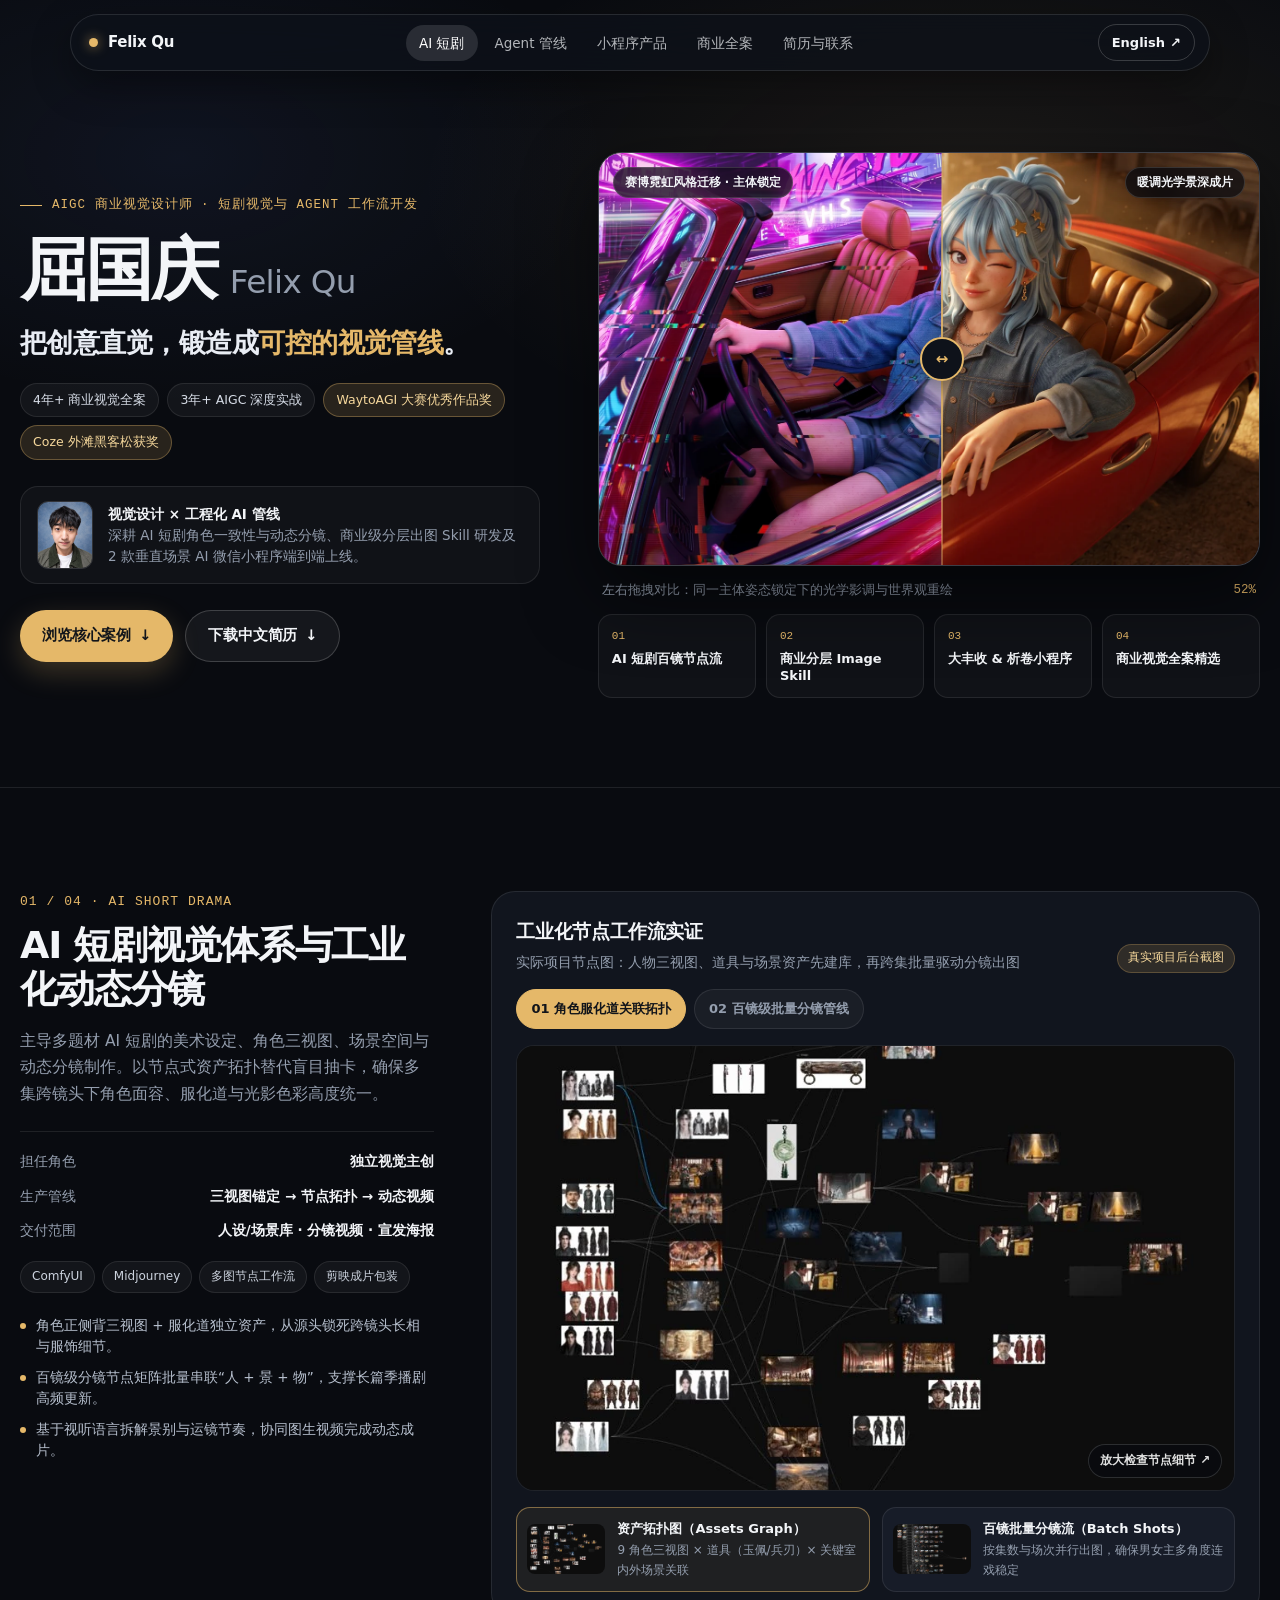
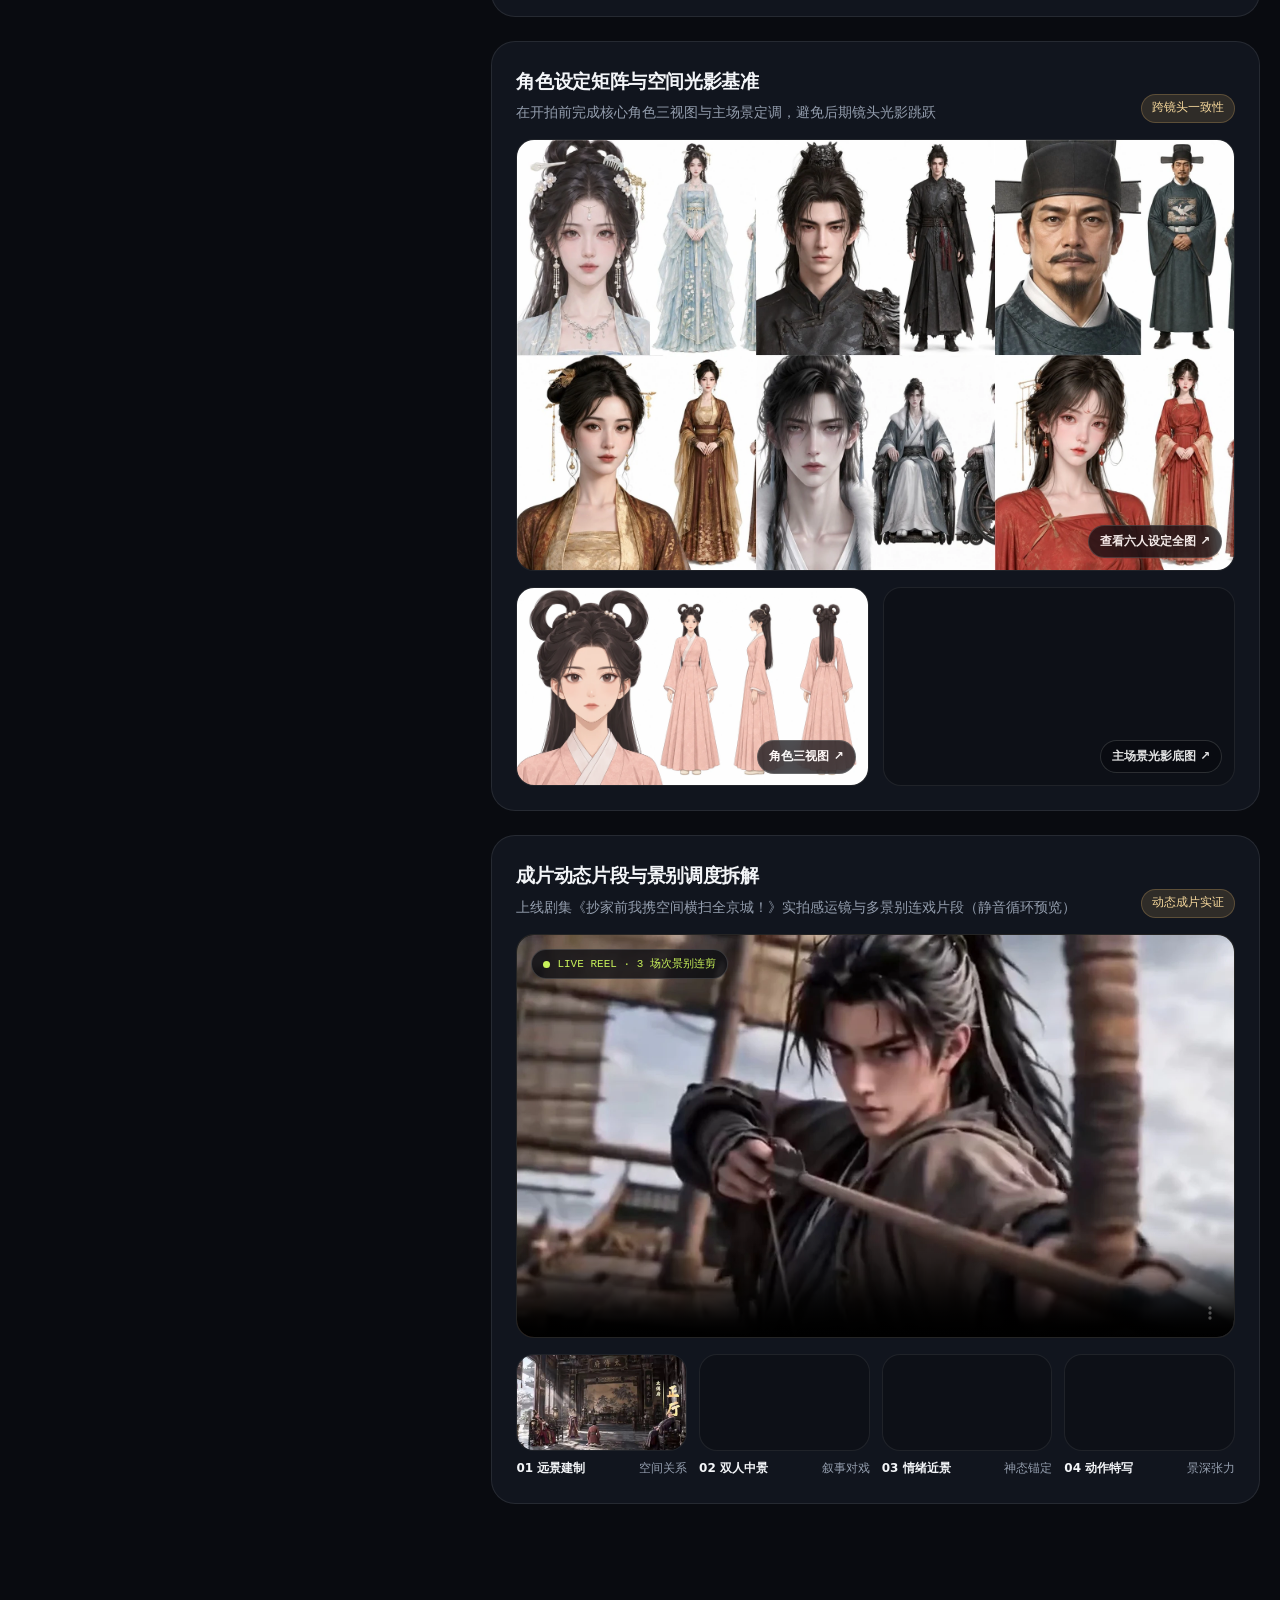
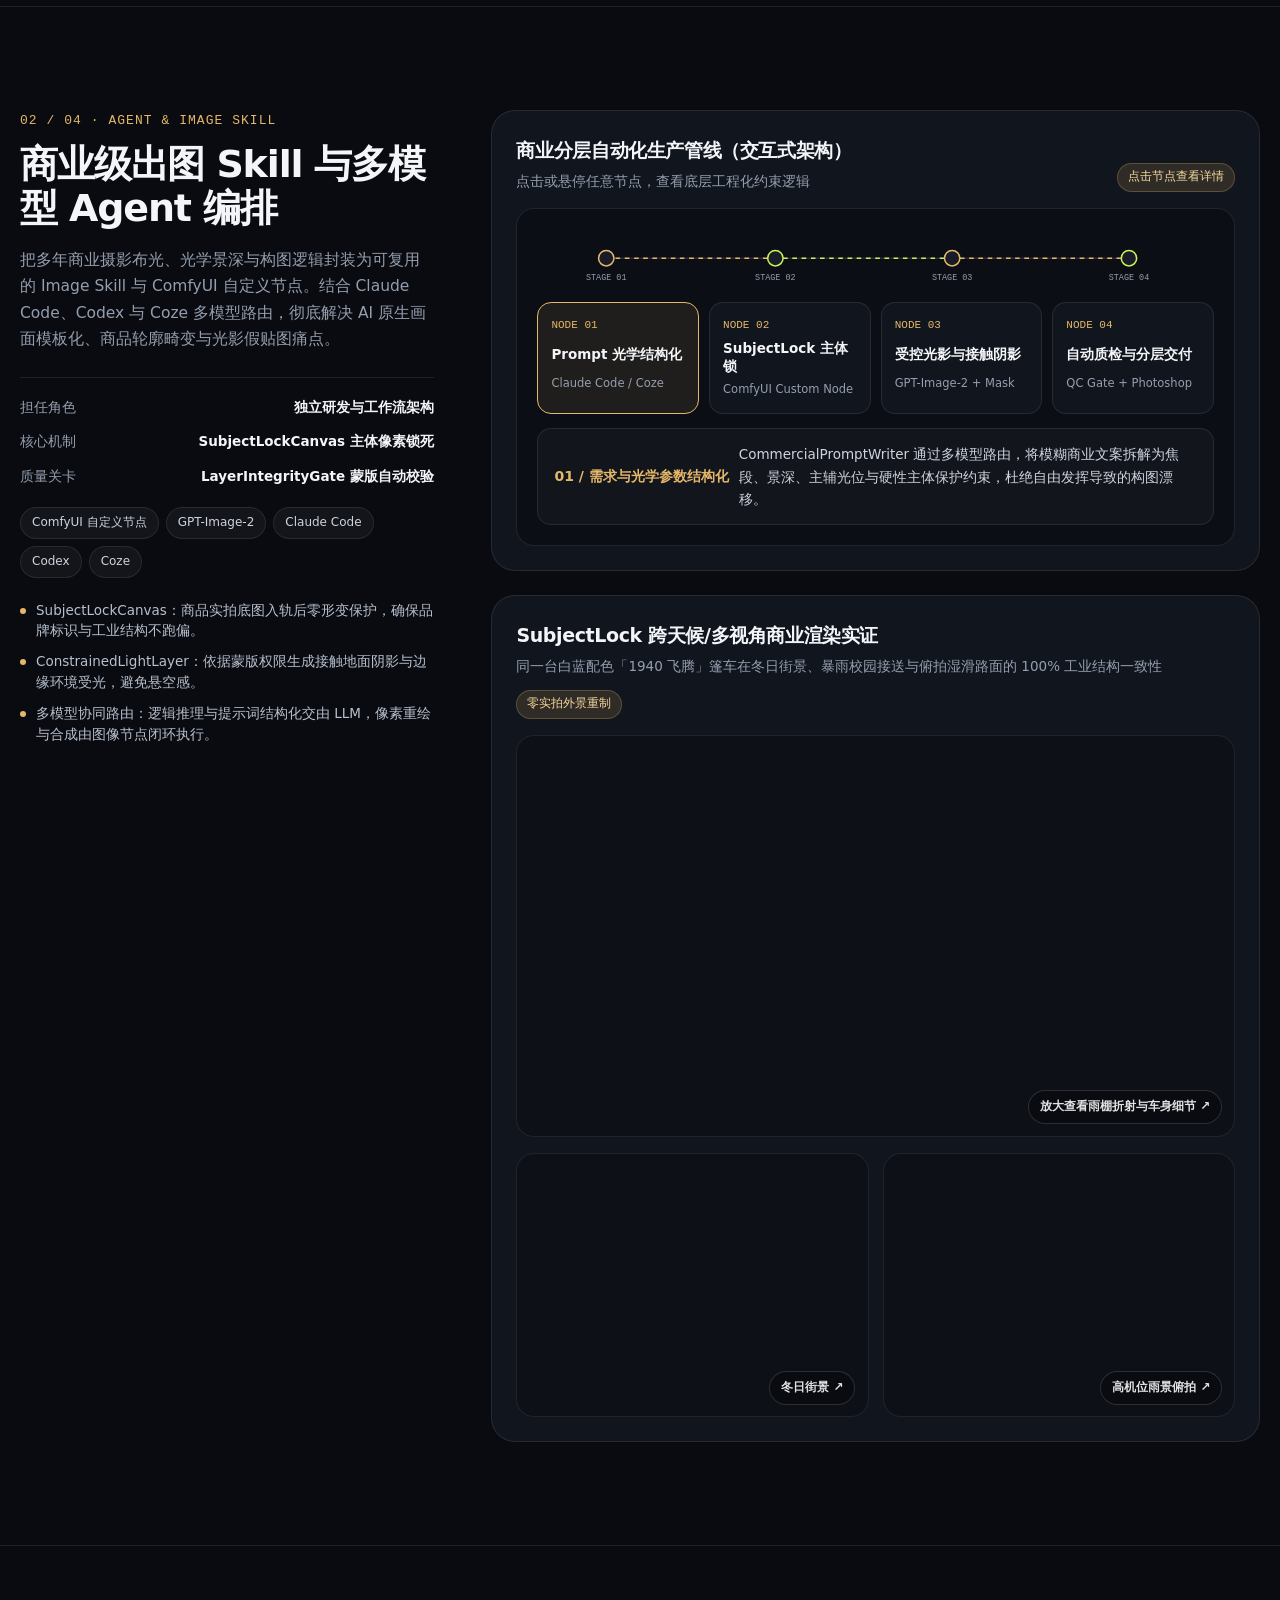
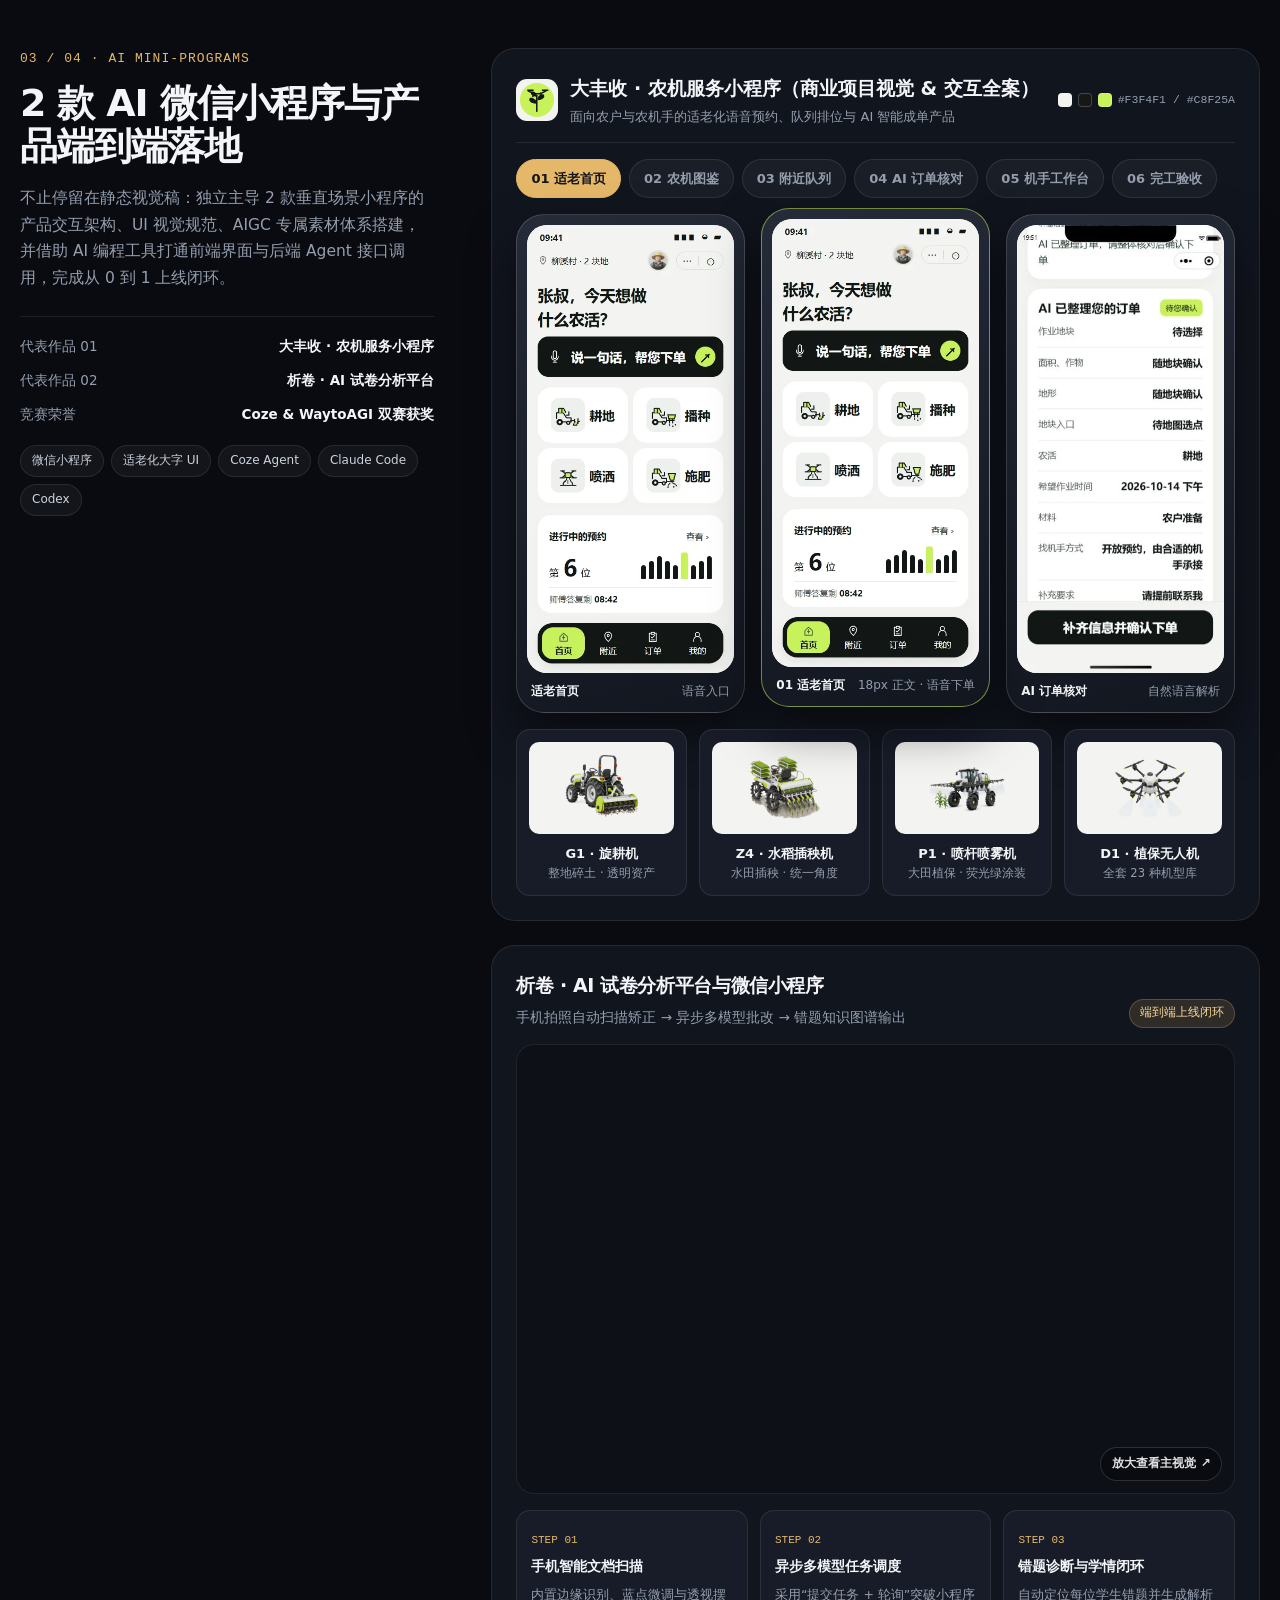
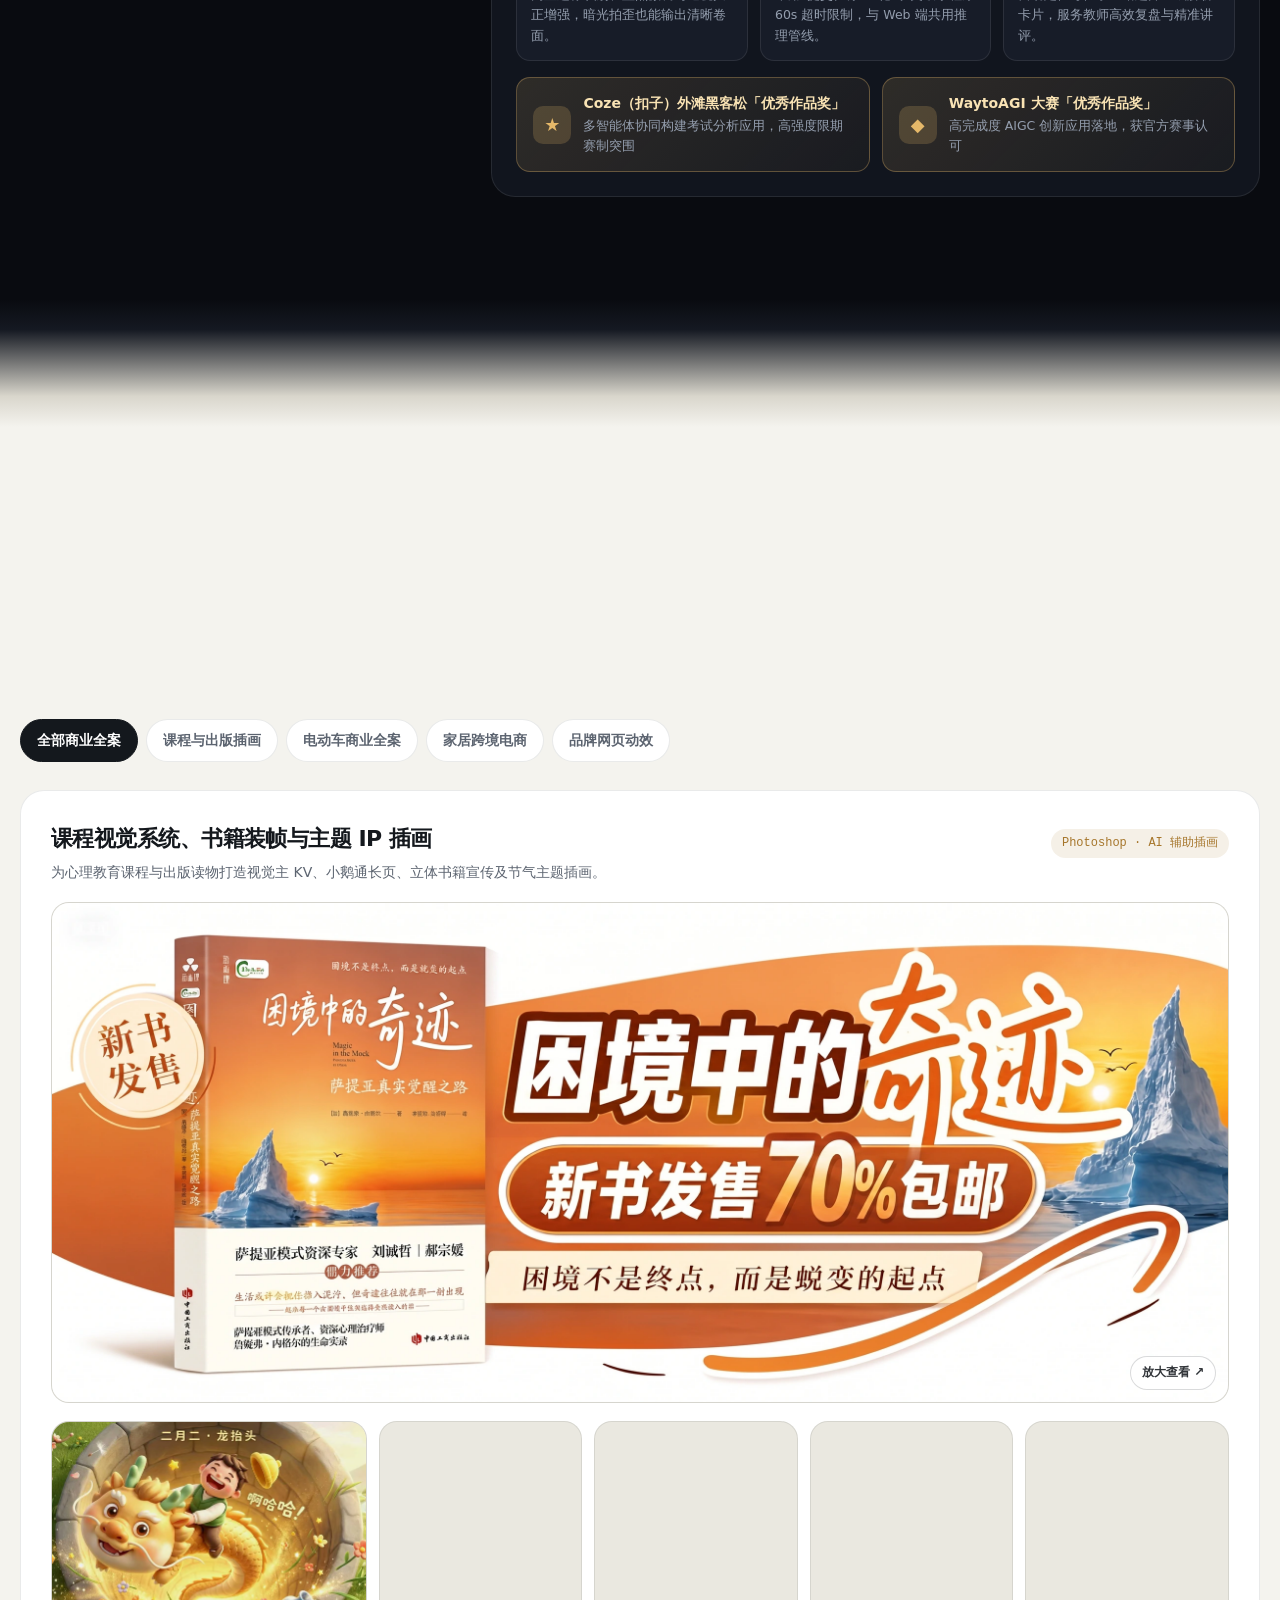
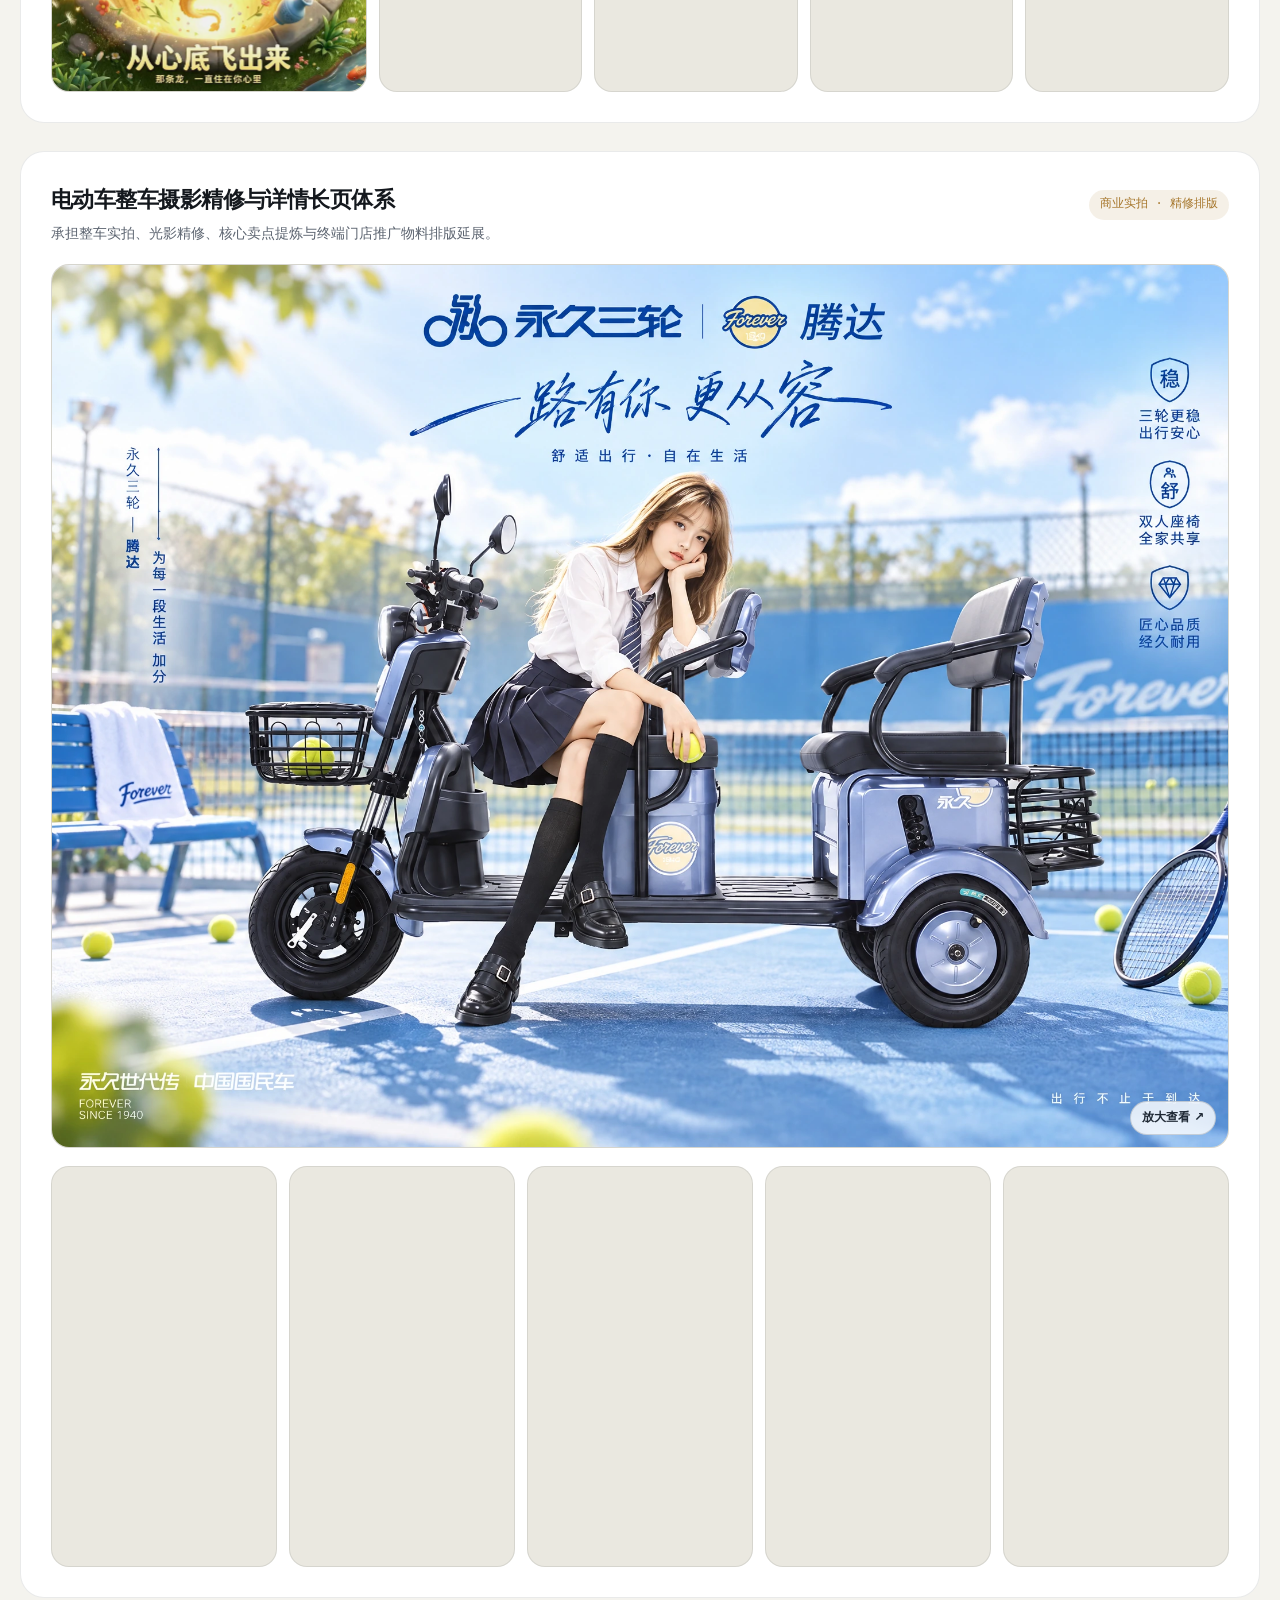
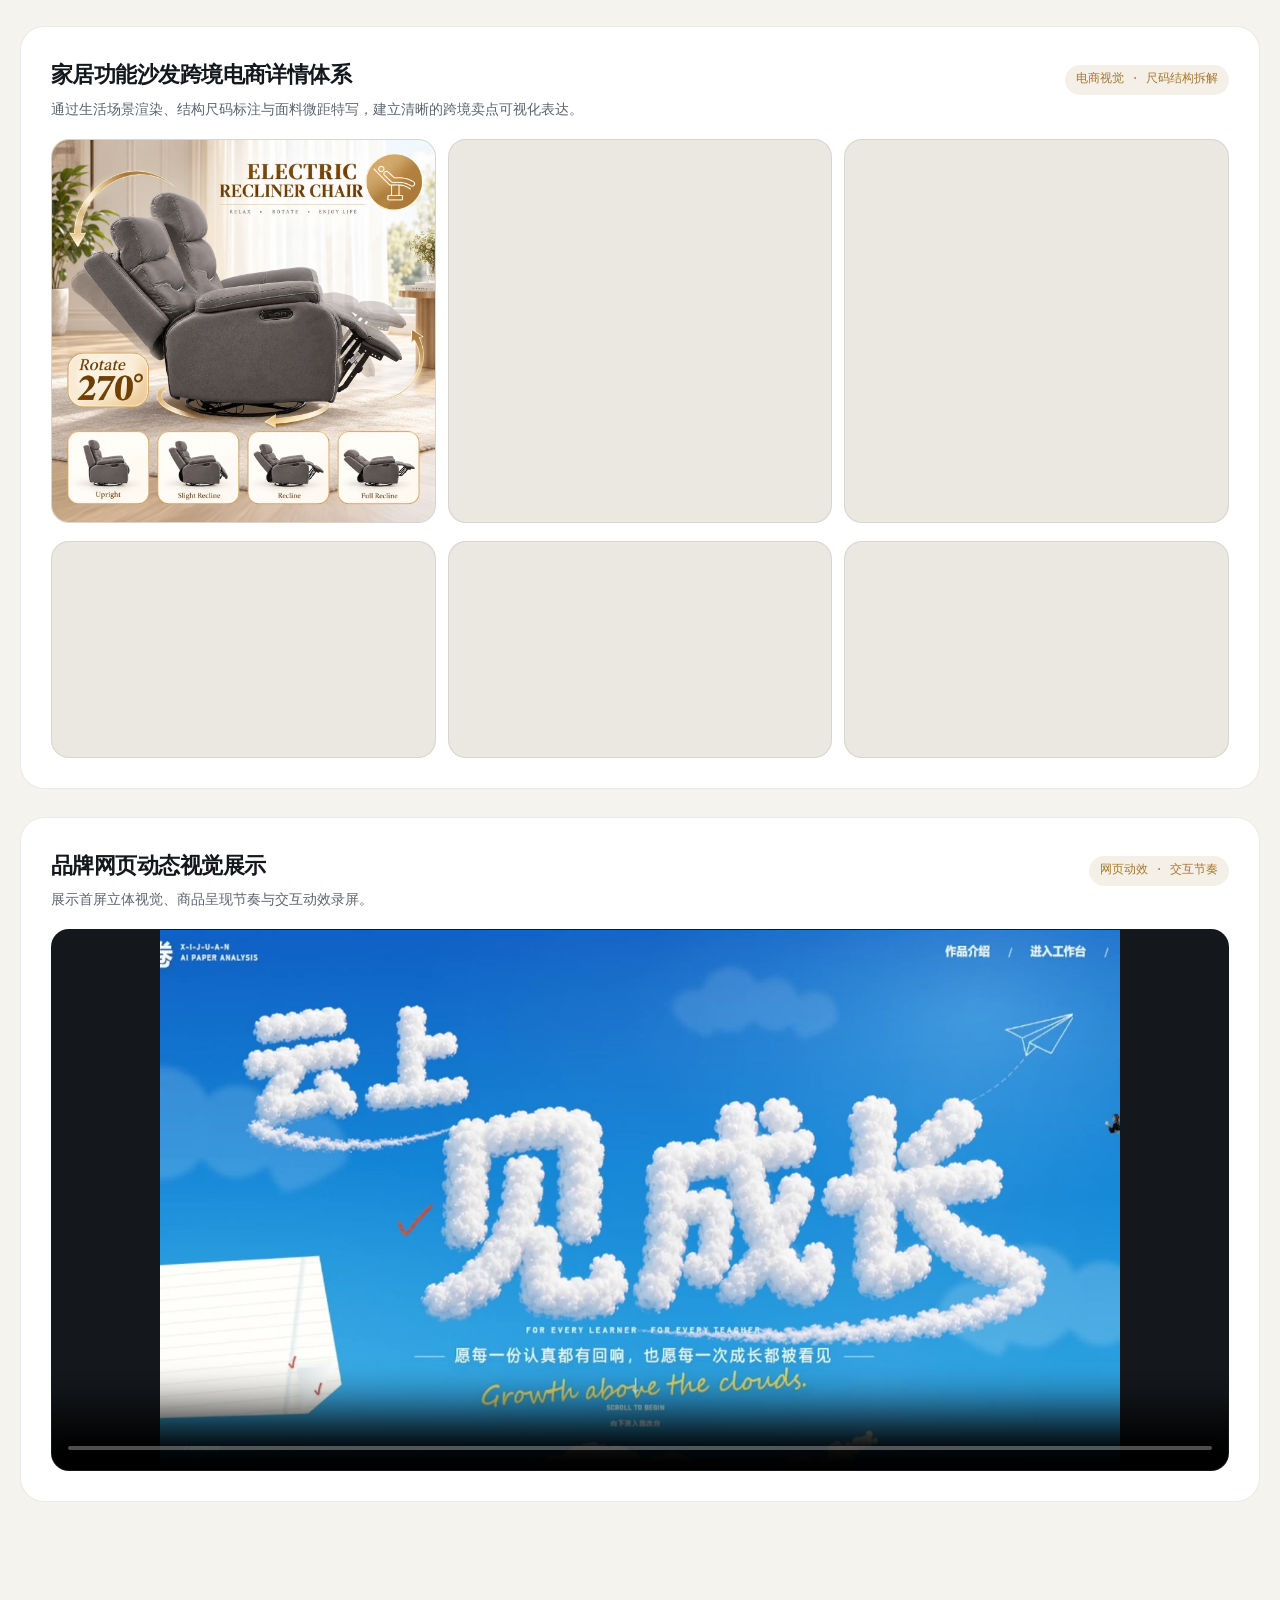
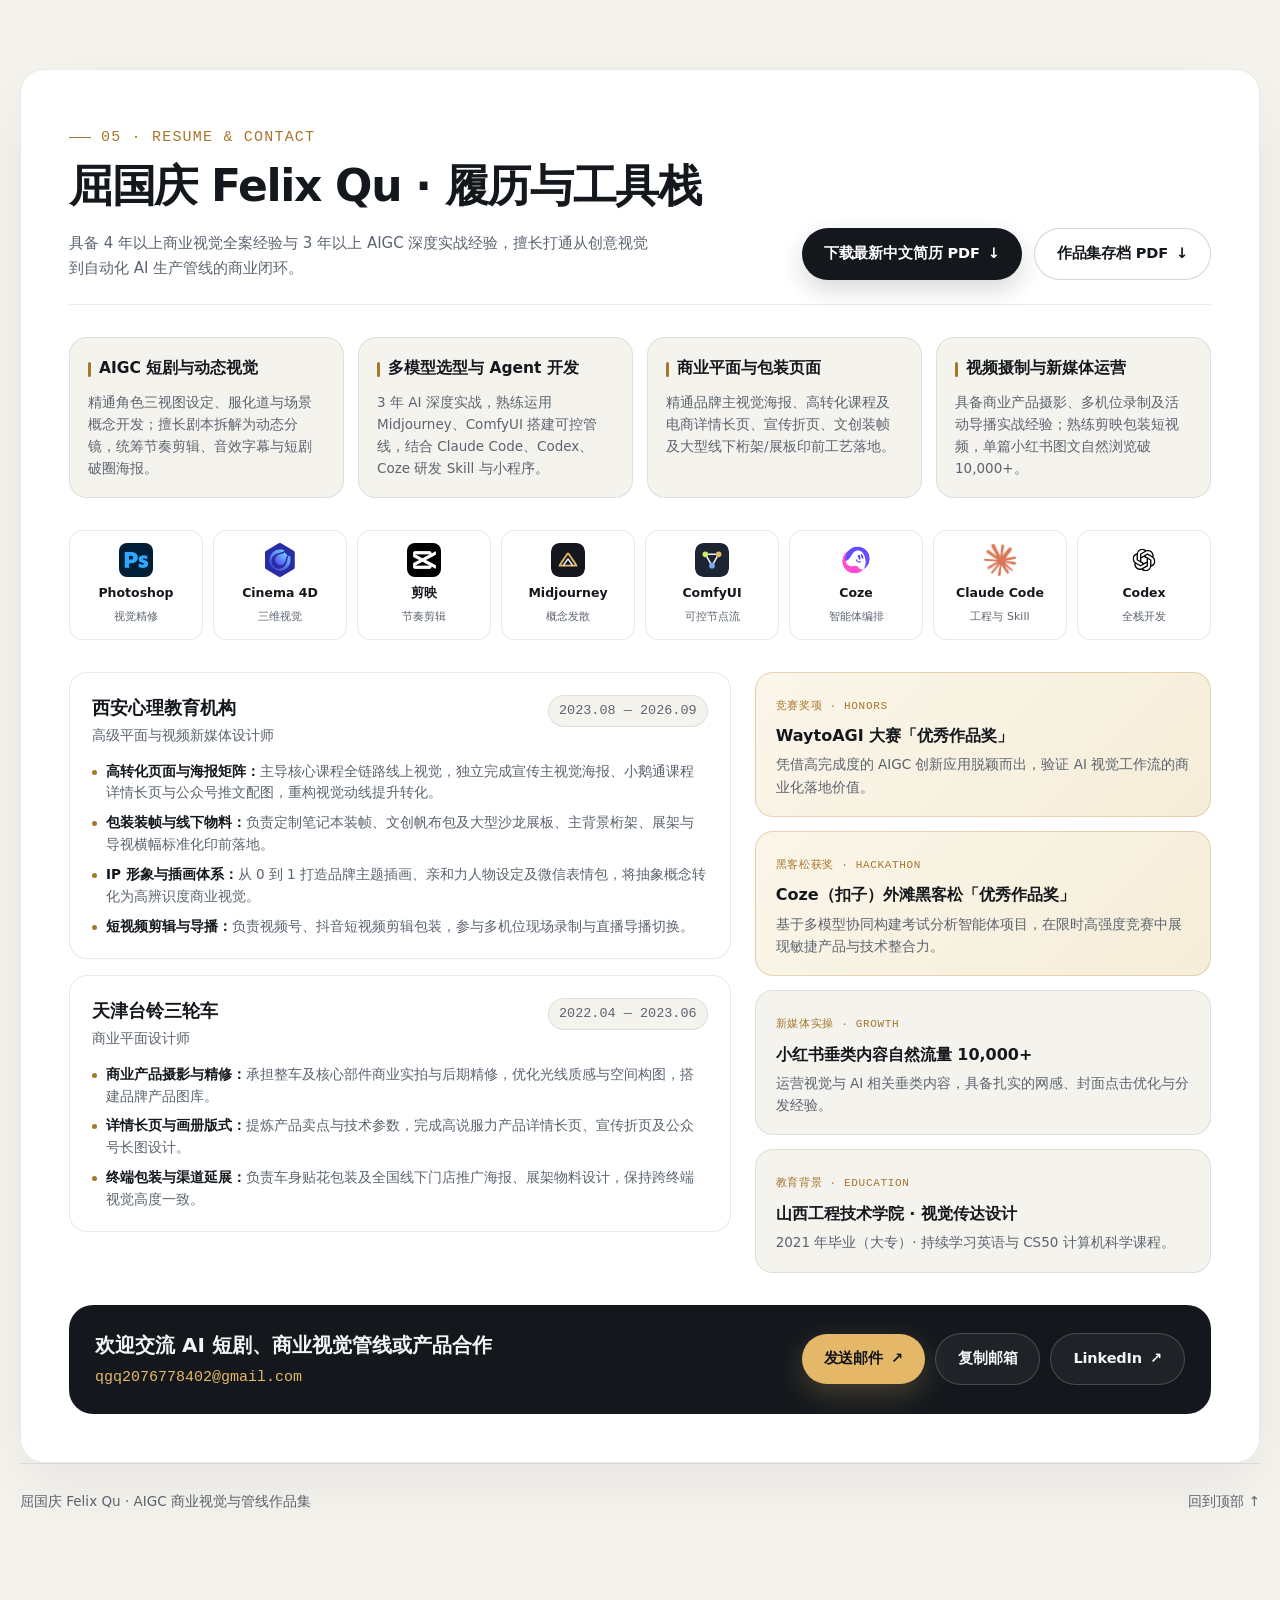
==== commit 011fbb52: "Redesign portfolio with B+A layout, AI drama, Image Skill, and mini-programs" ====
--- a/index.html
+++ b/index.html
@@ -1,12 +1,854 @@
-<!doctype html>
-<html lang="zh-CN"><head><meta charset="utf-8"><meta name="viewport" content="width=device-width,initial-scale=1"><title>屈国庆 Felix Qu | 视觉设计与 AI 辅助创作</title><meta name="description" content="2D 概念、课程插画与商业视觉设计。"><meta name="theme-color" content="#244936"><link rel="alternate" hreflang="en" href="en.html"><link rel="stylesheet" href="styles-v4.css"><script src="app-v4.js" defer></script></head>
-<body data-locale="zh"><a class="skip-link" href="#game">跳至作品</a>
-<header class="site-header"><a class="brand" href="#top">Felix Qu<span class="brand-leaf" aria-hidden="true"></span></a><nav aria-label="主导航"><a href="#game">2D 作品</a><a href="#process">创作流程</a><a href="#commercial">商业作品</a><a href="#resume">简历与联系</a></nav><a class="language" href="en.html" lang="en">English <span aria-hidden="true">↗</span></a></header>
-<main id="top"><section class="hero" aria-labelledby="hero-name"><div class="hero-copy"><p class="eyebrow">视觉设计 · AI 辅助创作</p><h1 id="hero-name">屈国庆</h1><p class="hero-line">让想象<span>有形有色。</span></p><div class="identity"><img class="portrait" src="assets/portrait.webp" width="731" height="900" alt="屈国庆的头像" loading="eager" decoding="async" fetchpriority="high"><div><p class="subname">Felix Qu</p><p class="hero-history">2022 年 4 月开始设计工作，2023 年 3 月开始使用 AI。</p></div></div><p class="hero-intro">2D 概念、课程插画与商业视觉设计。</p><div class="actions hero-actions"><a class="button primary hero-start" href="#game"><span class="book-icon" aria-hidden="true"></span>打开我的作品集<span class="button-arrow" aria-hidden="true">↗</span></a><a class="resume-quiet" href="resume/felix-qu-resume-zh.pdf" download>下载中文简历 <span aria-hidden="true">↓</span></a></div></div><div class="hero-art" data-parallax><a class="hero-scene" href="#game" aria-label="打开我的作品集"><img class="hero-illustration" src="assets/ui/hero-world-v4.webp" width="1536" height="1024" alt="男性农场主、温室、三轮电动车、书与沙发椅组成统一庭院，AI 生成的首页视觉" loading="eager" decoding="async" fetchpriority="high"></a><div class="hero-art-caption"><button class="hero-zoom" type="button" data-image="assets/ui/hero-world-v4.png" data-caption="男性农场主、温室、三轮电动车、书与沙发椅组成统一庭院，AI 生成的首页视觉" data-gallery="hero" aria-label="放大首页插画"><span aria-hidden="true">↗</span></button></div><nav class="scene-links" aria-label="探索画面中的真实作品"><a href="#course-case">书籍与课程</a><a href="#vehicle-case">电动车作品</a><a href="#furniture-case">家具作品</a></nav></div></section><div id="portfolio" class="folio" aria-label="作品集">
-<div class="folio-toolbar"><p class="folio-label"><span class="book-icon" aria-hidden="true"></span>作品集<small class="folio-mode">滚轮翻页</small></p><p class="folio-current-title">场景概念</p><span class="folio-counter"><span class="folio-current">01</span><span class="counter-separator">/</span><span class="folio-total">08</span></span></div>
-<div class="folio-pages"><section class="folio-page page-game" id="game" data-page-title="场景概念" aria-label="场景概念"><div class="page-heading"><div><p class="page-kicker">AI 辅助原创概念练习</p><h2 tabindex="-1">晴日园艺工坊</h2></div><div class="page-description"><p>以温室、果树和园艺道具构建休闲游戏场景概念，关注完整轮廓、统一光照与材质区分。</p></div></div><div class="game-art"><button class="art-button" type="button" data-image="assets/game-scene.webp" data-caption="晴日园艺工坊" data-gallery="game" aria-label="晴日园艺工坊 — 放大查看"><img class="" src="assets/game-scene.webp" width="1448" height="1086" alt="晴日园艺工坊" loading="eager" decoding="async" fetchpriority="high"><span class="zoom-corner" aria-hidden="true">↗</span></button></div><div class="page-footnote"><p>AI 图像生成 · 原创概念练习</p><span>点击画面，查看完整细节</span></div></section><section class="folio-page page-props" id="game-props" data-page-title="道具与细节" aria-label="道具与细节"><div class="page-heading"><div><p class="page-kicker">AI 辅助原创概念练习</p><h2 tabindex="-1">同一世界里的道具</h2></div><div class="page-description"><p>浇水壶、种子箱、修枝剪、果篮、提灯与工作台，延续场景的色彩和光线。</p></div></div><div class="props-art"><button class="art-button" type="button" data-image="assets/game-props.webp" data-caption="同一世界里的道具" data-gallery="game" aria-label="同一世界里的道具 — 放大查看"><img class="" src="assets/game-props.webp" width="1448" height="1086" alt="同一世界里的道具" loading="lazy" decoding="async"><span class="zoom-corner" aria-hidden="true">↗</span></button></div><details class="source-material"><summary>查看原始花园节日岛 <span aria-hidden="true">＋</span></summary><p>花园节日岛的原始展示页，对应下方参考图驱动的创作流程。</p><button class="art-button" type="button" data-image="assets/provided-concept.webp" data-caption="已提供的花园节日岛" data-gallery="source" aria-label="已提供的花园节日岛 — 放大查看"><img class="" src="assets/provided-concept.webp" width="1920" height="1080" alt="已提供的花园节日岛" loading="lazy" decoding="async"><span class="zoom-corner" aria-hidden="true">↗</span></button></details></section><section class="folio-page page-process" id="process" data-page-title="真实参考流程" aria-label="真实参考流程"><div class="page-heading"><div><p class="page-kicker">真实参考流程</p><h2 tabindex="-1">参考图驱动的创作流程</h2></div><div class="page-description"><p>以下流程对应已提供的“花园节日岛”：建筑与道具参考形成场景组合，再以风格参考统一形体和色彩。</p></div></div><div class="process-art"><button class="art-button" type="button" data-image="assets/reference-process.webp" data-caption="参考图驱动的创作流程" data-gallery="process" aria-label="参考图驱动的创作流程 — 放大查看"><img class="" src="assets/reference-process.webp" width="1872" height="963" alt="参考图驱动的创作流程" loading="lazy" decoding="async"><span class="zoom-corner" aria-hidden="true">↗</span></button></div><ol class="process-steps"><li><span aria-hidden="true">01</span>建筑与道具参考</li><li><span aria-hidden="true">02</span>场景融合</li><li><span aria-hidden="true">03</span>形体与风格统一</li></ol><p class="source-credit">流程原图保留 Gardenscapes 风格参考的来源署名；官方图仅用于风格研究。</p></section><section class="folio-page page-course" id="commercial" data-page-title="课程与插画" aria-label="课程与插画"><article id="course-case"><div class="page-heading"><div><p class="page-kicker">原始提供作品</p><h2 tabindex="-1">课程视觉与主题插画</h2></div><div class="page-description"><p>为课程传播制作宣传视觉与插画，结合主题组织画面、信息层级和配色。本人贡献：视觉设计与插画。</p><p class="tools">Photoshop · AI 辅助创作</p></div></div><div class="course-main"><button class="art-button" type="button" data-image="assets/book-promotion.webp" data-caption="书籍宣传视觉 · 原始提供作品" data-gallery="course" aria-label="书籍宣传视觉 · 原始提供作品 — 放大查看"><img class="" src="assets/book-promotion.webp" width="2400" height="1018" alt="书籍宣传视觉 · 原始提供作品" loading="lazy" decoding="async"><span class="zoom-corner" aria-hidden="true">↗</span></button></div><div class="course-strip"><button class="art-button" type="button" data-image="assets/course-dragon.webp" data-caption="课程视觉与主题插画 · 1" data-gallery="course" aria-label="课程视觉与主题插画 · 1 — 放大查看"><img class="" src="assets/course-dragon.webp" width="1935" height="1080" alt="课程视觉与主题插画 · 1" loading="lazy" decoding="async"><span class="zoom-corner" aria-hidden="true">↗</span></button><button class="art-button" type="button" data-image="assets/course-iceberg.webp" data-caption="课程视觉与主题插画 · 2" data-gallery="course" aria-label="课程视觉与主题插画 · 2 — 放大查看"><img class="" src="assets/course-iceberg.webp" width="936" height="1710" alt="课程视觉与主题插画 · 2" loading="lazy" decoding="async"><span class="zoom-corner" aria-hidden="true">↗</span></button><button class="art-button" type="button" data-image="assets/course-growth.webp" data-caption="课程视觉与主题插画 · 3" data-gallery="course" aria-label="课程视觉与主题插画 · 3 — 放大查看"><img class="" src="assets/course-growth.webp" width="1466" height="2200" alt="课程视觉与主题插画 · 3" loading="lazy" decoding="async"><span class="zoom-corner" aria-hidden="true">↗</span></button><button class="art-button" type="button" data-image="assets/course-summer.webp" data-caption="课程视觉与主题插画 · 4" data-gallery="course" aria-label="课程视觉与主题插画 · 4 — 放大查看"><img class="" src="assets/course-summer.webp" width="1344" height="2016" alt="课程视觉与主题插画 · 4" loading="lazy" decoding="async"><span class="zoom-corner" aria-hidden="true">↗</span></button><button class="art-button" type="button" data-image="assets/course-illustration.webp" data-caption="课程视觉与主题插画 · 5" data-gallery="course" aria-label="课程视觉与主题插画 · 5 — 放大查看"><img class="" src="assets/course-illustration.webp" width="1024" height="1536" alt="课程视觉与主题插画 · 5" loading="lazy" decoding="async"><span class="zoom-corner" aria-hidden="true">↗</span></button></div></article></section><section class="folio-page page-vehicle" id="vehicle-case" data-page-title="电动车视觉" aria-label="电动车视觉"><div class="page-heading"><div><p class="page-kicker">原始提供作品</p><h2 tabindex="-1">电动车商品视觉</h2></div><div class="page-description"><p>围绕车身、灯光与座椅建立系列版式，用画面突出商品细节和功能信息。</p></div></div><div class="vehicle-spread"><div class="vehicle-main"><button class="art-button" type="button" data-image="assets/vehicle-complete.webp" data-caption="电动车宣传视觉 · 原始提供作品" data-gallery="ev" aria-label="电动车宣传视觉 · 原始提供作品 — 放大查看"><img class="" src="assets/vehicle-complete.webp" width="2048" height="1536" alt="电动车宣传视觉 · 原始提供作品" loading="lazy" decoding="async"><span class="zoom-corner" aria-hidden="true">↗</span></button></div><div class="vehicle-strip"><button class="art-button" type="button" data-image="assets/ev-1.webp" data-caption="电动车商品视觉 · 1" data-gallery="ev" aria-label="电动车商品视觉 · 1 — 放大查看"><img class="" src="assets/ev-1.webp" width="941" height="1672" alt="电动车商品视觉 · 1" loading="lazy" decoding="async"><span class="zoom-corner" aria-hidden="true">↗</span></button><button class="art-button" type="button" data-image="assets/ev-2.webp" data-caption="电动车商品视觉 · 2" data-gallery="ev" aria-label="电动车商品视觉 · 2 — 放大查看"><img class="" src="assets/ev-2.webp" width="941" height="1672" alt="电动车商品视觉 · 2" loading="lazy" decoding="async"><span class="zoom-corner" aria-hidden="true">↗</span></button><button class="art-button" type="button" data-image="assets/ev-3.webp" data-caption="电动车商品视觉 · 3" data-gallery="ev" aria-label="电动车商品视觉 · 3 — 放大查看"><img class="" src="assets/ev-3.webp" width="941" height="1672" alt="电动车商品视觉 · 3" loading="lazy" decoding="async"><span class="zoom-corner" aria-hidden="true">↗</span></button><button class="art-button" type="button" data-image="assets/ev-4.webp" data-caption="电动车商品视觉 · 4" data-gallery="ev" aria-label="电动车商品视觉 · 4 — 放大查看"><img class="" src="assets/ev-4.webp" width="941" height="1672" alt="电动车商品视觉 · 4" loading="lazy" decoding="async"><span class="zoom-corner" aria-hidden="true">↗</span></button><button class="art-button" type="button" data-image="assets/ev-5.webp" data-caption="电动车商品视觉 · 5" data-gallery="ev" aria-label="电动车商品视觉 · 5 — 放大查看"><img class="" src="assets/ev-5.webp" width="941" height="1672" alt="电动车商品视觉 · 5" loading="lazy" decoding="async"><span class="zoom-corner" aria-hidden="true">↗</span></button></div></div><p class="page-footnote">点击画面，查看完整细节</p></section><section class="folio-page page-furniture" id="furniture-case" data-page-title="家具视觉" aria-label="家具视觉"><div class="page-heading"><div><p class="page-kicker">原始提供作品</p><h2 tabindex="-1">家具电商视觉</h2></div><div class="page-description"><p>通过生活场景与功能版式，呈现座椅材质、结构和使用情境。</p></div></div><div class="furniture-spread"><div class="furniture-main"><button class="art-button" type="button" data-image="assets/chair-6.webp" data-caption="家具电商视觉 · 6" data-gallery="chair" aria-label="家具电商视觉 · 6 — 放大查看"><img class="" src="assets/chair-6.webp" width="1254" height="1254" alt="家具电商视觉 · 6" loading="lazy" decoding="async"><span class="zoom-corner" aria-hidden="true">↗</span></button></div><div class="furniture-strip"><button class="art-button" type="button" data-image="assets/chair-1.webp" data-caption="家具电商视觉 · 1" data-gallery="chair" aria-label="家具电商视觉 · 1 — 放大查看"><img class="" src="assets/chair-1.webp" width="1254" height="1254" alt="家具电商视觉 · 1" loading="lazy" decoding="async"><span class="zoom-corner" aria-hidden="true">↗</span></button><button class="art-button" type="button" data-image="assets/chair-2.webp" data-caption="家具电商视觉 · 2" data-gallery="chair" aria-label="家具电商视觉 · 2 — 放大查看"><img class="" src="assets/chair-2.webp" width="1254" height="1254" alt="家具电商视觉 · 2" loading="lazy" decoding="async"><span class="zoom-corner" aria-hidden="true">↗</span></button><button class="art-button" type="button" data-image="assets/chair-3.webp" data-caption="家具电商视觉 · 3" data-gallery="chair" aria-label="家具电商视觉 · 3 — 放大查看"><img class="" src="assets/chair-3.webp" width="1672" height="941" alt="家具电商视觉 · 3" loading="lazy" decoding="async"><span class="zoom-corner" aria-hidden="true">↗</span></button><button class="art-button" type="button" data-image="assets/chair-4.webp" data-caption="家具电商视觉 · 4" data-gallery="chair" aria-label="家具电商视觉 · 4 — 放大查看"><img class="" src="assets/chair-4.webp" width="1672" height="941" alt="家具电商视觉 · 4" loading="lazy" decoding="async"><span class="zoom-corner" aria-hidden="true">↗</span></button><button class="art-button" type="button" data-image="assets/chair-5.webp" data-caption="家具电商视觉 · 5" data-gallery="chair" aria-label="家具电商视觉 · 5 — 放大查看"><img class="" src="assets/chair-5.webp" width="1672" height="941" alt="家具电商视觉 · 5" loading="lazy" decoding="async"><span class="zoom-corner" aria-hidden="true">↗</span></button></div></div><p class="page-footnote">点击画面，查看完整细节</p></section><section class="folio-page page-motion" id="motion-case" data-page-title="网页视觉展示" aria-label="网页视觉展示"><div class="page-heading"><div><p class="page-kicker">原始提供作品</p><h2 tabindex="-1">网页视觉展示</h2></div><div class="page-description"><p>展示首屏图形、商品呈现与页面节奏的录屏。</p></div></div><video controls playsinline preload="metadata" poster="assets/website-poster.jpg" aria-label="网页视觉展示"><source src="assets/website-visuals.mp4" type="video/mp4"><a href="assets/website-visuals.mp4">网页视觉展示</a></video></section><section class="folio-page page-contact" id="contact" data-page-title="简历与联系" aria-label="简历与联系"><div class="page-heading"><div><p class="page-kicker">经历与背景</p><h2 tabindex="-1">简历与联系</h2></div><div class="page-description"><p>2022 年 4 月开始设计工作，2023 年 3 月开始使用 AI。</p></div></div><div class="contact-preview"><img class="contact-portrait" src="assets/portrait.webp" width="731" height="900" alt="屈国庆的头像" loading="lazy" decoding="async"><div><h3>屈国庆</h3><p class="contact-role">平面设计与 AI 辅助商业视觉</p><p>完整经历与常用软件在画册下方，也可以下载简历或直接联系我。</p><a class="resume-full-link" href="#resume">查看完整经历与软件 <span aria-hidden="true">↓</span></a></div></div><div class="download-links"><a href="resume/felix-qu-resume-zh.pdf" download>下载中文简历 <span aria-hidden="true">↓</span></a><a href="resume/felix-qu-resume-zh-editable.svg" target="_blank" rel="noopener">查看可编辑简历 <span aria-hidden="true">↗</span></a><a href="downloads/felix-qu-portfolio-zh.pdf" download>下载作品集 PDF <span aria-hidden="true">↓</span></a></div><div class="contact-block"><div><h3>欢迎交流作品与岗位</h3><a class="email-text" href="mailto:qgq2076778402@gmail.com">qgq2076778402@gmail.com</a></div><div class="actions"><a class="button primary" href="mailto:qgq2076778402@gmail.com">发送邮件 <span aria-hidden="true">↗</span></a><button class="button secondary copy-email" type="button" data-success="邮箱已复制" data-fail="请手动复制邮箱">复制邮箱</button><a class="button secondary" href="https://www.linkedin.com/in/felix-qu-0a764843b/" target="_blank" rel="noopener noreferrer">LinkedIn <span aria-hidden="true">↗</span></a></div></div><p id="copy-status" class="status" role="status" aria-live="polite"></p></section></div>
-<div class="folio-controls"><button class="turn-button" type="button" data-turn="prev"><span aria-hidden="true">←</span>上一页</button><nav class="folio-dots" aria-label="选择作品页"><button type="button" data-page="0" aria-label="查看第 1 页：场景概念" title="场景概念"><span>01</span></button><button type="button" data-page="1" aria-label="查看第 2 页：道具与细节" title="道具与细节"><span>02</span></button><button type="button" data-page="2" aria-label="查看第 3 页：真实参考流程" title="真实参考流程"><span>03</span></button><button type="button" data-page="3" aria-label="查看第 4 页：课程与插画" title="课程与插画"><span>04</span></button><button type="button" data-page="4" aria-label="查看第 5 页：电动车视觉" title="电动车视觉"><span>05</span></button><button type="button" data-page="5" aria-label="查看第 6 页：家具视觉" title="家具视觉"><span>06</span></button><button type="button" data-page="6" aria-label="查看第 7 页：网页视觉展示" title="网页视觉展示"><span>07</span></button><button type="button" data-page="7" aria-label="查看第 8 页：简历与联系" title="简历与联系"><span>08</span></button></nav><button class="turn-button next-turn" type="button" data-turn="next">下一页<span aria-hidden="true">→</span></button></div>
-<p class="folio-status sr-only" role="status" aria-live="polite"></p></div><p class="resume-bridge"><a href="#resume">作品区滚动翻页，继续向下查看经历 <span aria-hidden="true">↓</span></a></p><section id="resume" class="resume-section" aria-labelledby="resume-title" tabindex="-1"><div class="resume-heading"><div><p class="eyebrow">屈国庆 · 视觉设计</p><h2 id="resume-title">经历与创作工具</h2><p class="resume-role">平面设计与 AI 辅助商业视觉</p></div><a class="button primary" href="resume/felix-qu-resume-zh.pdf" download>下载中文简历 <span aria-hidden="true">↓</span></a></div><p class="resume-intro">2022 年 4 月开始设计工作，2023 年 3 月开始使用 AI。将课程、产品与宣传需求转化为视觉方案，覆盖平面、插画、摄影、线下物料与视频制作。</p><div class="software-panel"><h3>我使用的软件</h3><ul class="software-grid"><li class="software-item"><span class="software-mark" aria-hidden="true"><img class="software-logo" src="assets/software/ps.svg" width="48" height="48" alt="" loading="lazy" decoding="async"></span><div><h4>Photoshop</h4><p>图像处理 · 视觉设计</p></div></li><li class="software-item"><span class="software-mark" aria-hidden="true"><img class="software-logo" src="assets/software/c4d.svg" width="48" height="48" alt="" loading="lazy" decoding="async"></span><div><h4>Cinema 4D</h4><p>三维视觉制作</p></div></li><li class="software-item"><span class="software-mark" aria-hidden="true"><img class="software-logo" src="assets/software/jianying.png" width="48" height="48" alt="" loading="lazy" decoding="async"></span><div><h4>剪映</h4><p>视频剪辑</p></div></li><li class="software-item"><span class="software-mark" aria-hidden="true"><img class="software-logo" src="assets/software/codex.svg" width="48" height="48" alt="" loading="lazy" decoding="async"></span><div><h4>Codex</h4><p>AI 辅助编程</p></div></li><li class="software-item"><span class="software-mark" aria-hidden="true"><img class="software-logo" src="assets/software/claude.png" width="48" height="48" alt="" loading="lazy" decoding="async"></span><div><h4>Claude Code</h4><p>AI 辅助编程</p></div></li><li class="software-item"><span class="software-mark" aria-hidden="true"><img class="software-logo" src="assets/software/coze.png" width="48" height="48" alt="" loading="lazy" decoding="async"></span><div><h4>Coze</h4><p>智能体与应用搭建</p></div></li></ul></div><div class="career-layout"><div class="career-panel"><h3>工作经历</h3><article class="career-entry"><div class="career-heading"><div><h4>西安家和爱心理</h4><p>平面与视频设计</p></div><p class="career-date">2023.08 — 2026.09</p></div><ul class="career-details"><li><strong>课程与线上宣传</strong><span>制作课程物料、宣传海报、课程长页、小鹅通课程页面与公众号推文图片，组织信息层级与视觉风格。</span></li><li><strong>插画与人物形象</strong><span>制作主题插画、人物形象与表情包，完成风格、造型和表情设计。</span></li><li><strong>线下物料与衍生设计</strong><span>设计展板、桁架、展架与横幅，参与书籍装帧、帆布包设计及线下印刷物料落地。</span></li><li><strong>视频与活动协作</strong><span>剪辑视频号、抖音视频；参与现场录制、导播与直播切换。</span></li></ul></article><article class="career-entry"><div class="career-heading"><div><h4>天津台铃鸿业科技有限公司</h4><p>平面设计</p></div><p class="career-date">2022.04 — 2023.06</p></div><ul class="career-details"><li><strong>产品宣传视觉</strong><span>制作公众号推文配图与产品长页，提炼产品特点、展示重点和信息层级。</span></li><li><strong>产品摄影与图片</strong><span>拍摄产品并制作宣传图片，围绕光线、构图与细节呈现产品。</span></li><li><strong>线上线下视觉延展</strong><span>完成线下推广物料，根据尺寸与版面调整布局，保持系列视觉一致。</span></li></ul></article></div><aside class="resume-aside"><section><h3>AI 与创作实践</h3><p>使用 AI 辅助素材搜集、图像生成与视觉创作，根据画面目标选择工具并组织可复用流程。</p><p>ComfyUI：参考输入、主体保护、蒙版合成与分层输出；借助 Codex 进行自定义节点实践。</p></section><section><h3>教育背景</h3><h4>山西工程技术学院</h4><p>2021 年毕业 · 视觉传达 · 专科</p></section><section><h3>持续学习</h3><p>英语、CS50 正在学习；持续研究新模型、工具与创作方法。</p></section></aside></div><section class="achievement-section" aria-labelledby="practice-title"><h3 id="practice-title">其他实践</h3><div class="achievement-grid"><article class="recognition-card"><div class="trophy-medallion"><svg class="trophy-icon" viewBox="0 0 80 90" aria-hidden="true" focusable="false"><defs><linearGradient id="trophy-gold" x1="0" y1="0" x2="1" y2="1"><stop stop-color="#fff3b3"/><stop offset=".45" stop-color="#f5c35c"/><stop offset="1" stop-color="#b77c24"/></linearGradient></defs><path d="M23 13H9v11c0 14 8 21 20 22M57 13h14v11c0 14-8 21-20 22" fill="none" stroke="#d69e38" stroke-width="7" stroke-linejoin="round"/><path d="M20 8h40v23c0 17-9 25-20 25S20 48 20 31Z" fill="url(#trophy-gold)" stroke="#dba23c" stroke-width="2"/><path d="m40 18 4.1 8.3 9.2 1.3-6.6 6.5 1.6 9.2-8.3-4.4-8.3 4.4 1.6-9.2-6.6-6.5 9.2-1.3Z" fill="#fff2b6"/><path d="M36 55h8v15h-8z" fill="#d89f35"/><path d="M27 70h26l5 10H22Z" fill="url(#trophy-gold)"/><rect x="18" y="79" width="44" height="8" rx="3" fill="#8e6834"/><path d="M25 13v18c0 9 2 13 6 16" fill="none" stroke="#fff5c8" stroke-width="3" stroke-linecap="round"/></svg></div><div><p class="recognition-event">Coze 外滩黑客松</p><h4>优秀作品入选</h4><p class="recognition-project">考试分析项目</p></div></article><article class="readership-card"><div><h4>小红书内容创作</h4><p class="view-stat"><strong class="view-count">1万</strong><span>单篇内容浏览量</span></p></div><span class="views-mark" aria-hidden="true">↗</span></article></div></section><div class="resume-files"><div><h3>简历与作品集文件</h3><div class="download-links"><a href="resume/felix-qu-resume-zh.pdf" download>下载中文简历 <span aria-hidden="true">↓</span></a><a href="resume/felix-qu-resume-zh-editable.svg" target="_blank" rel="noopener">查看可编辑简历 <span aria-hidden="true">↗</span></a><a href="downloads/felix-qu-portfolio-zh.pdf" download>下载作品集 PDF <span aria-hidden="true">↓</span></a></div></div><div class="resume-contact-links"><a href="mailto:qgq2076778402@gmail.com">qgq2076778402@gmail.com <span aria-hidden="true">↗</span></a><a href="https://www.linkedin.com/in/felix-qu-0a764843b/" target="_blank" rel="noopener noreferrer">LinkedIn <span aria-hidden="true">↗</span></a></div></div></section></main>
-<footer><p>屈国庆 · 视觉设计作品集</p><a href="#top">回到首页 ↑</a></footer>
-<dialog class="lightbox" aria-label="放大查看"><div class="lightbox-toolbar"><p id="lightbox-caption"></p><button type="button" class="lightbox-close" aria-label="关闭大图">✕</button></div><div class="lightbox-stage"><img alt=""></div><div class="lightbox-bottom"><button type="button" class="lightbox-prev" aria-label="上一张">←</button><p id="lightbox-count"></p><button type="button" class="lightbox-next" aria-label="下一张">→</button></div></dialog>
-</body></html>+<!doctype html>
+<html lang="zh-CN">
+<head>
+  <meta charset="utf-8">
+  <meta name="viewport" content="width=device-width, initial-scale=1">
+  <title>屈国庆 Felix Qu | AIGC 商业视觉设计师 · 短剧视觉与 Agent 工作流</title>
+  <meta name="description" content="屈国庆（Felix Qu）作品集：AI 短剧视觉体系与动态分镜、商业级分层出图 Image Skill 与多模型 Agent 工作流、微信小程序产品落地与商业视觉全案。">
+  <meta name="theme-color" content="#090b10">
+  <link rel="alternate" hreflang="en" href="en.html">
+  <link rel="stylesheet" href="styles-v5.css">
+  <script src="app-v5.js" defer></script>
+</head>
+<body data-locale="zh">
+  <a class="skip-link" href="#drama">跳至核心作品</a>
+  <div id="scroll-progress" class="scroll-progress" aria-hidden="true"><span></span></div>
+
+  <header class="site-header" data-header-theme="dark">
+    <a class="brand" href="#top">
+      <span class="brand-mark" aria-hidden="true"></span>
+      <span>Felix Qu</span>
+    </a>
+    <nav class="site-nav" aria-label="主导航">
+      <a href="#drama">AI 短剧</a>
+      <a href="#pipeline">Agent 管线</a>
+      <a href="#apps">小程序产品</a>
+      <a href="#commercial">商业全案</a>
+      <a href="#resume">简历与联系</a>
+    </nav>
+    <a class="lang-switch" href="en.html" lang="en">English <span aria-hidden="true">↗</span></a>
+  </header>
+
+  <main id="top">
+    <!-- DARK CINEMA ZONE -->
+    <div class="zone-dark" data-zone="dark">
+      <!-- HERO -->
+      <section class="hero-section" aria-labelledby="hero-name">
+        <div class="container hero-grid">
+          <div class="hero-copy">
+            <p class="eyebrow">AIGC 商业视觉设计师 · 短剧视觉与 Agent 工作流开发</p>
+            <h1 id="hero-name" class="hero-title">屈国庆<span class="hero-title-en">Felix Qu</span></h1>
+            <p class="hero-tagline">把创意直觉，锻造成<em>可控的视觉管线</em>。</p>
+
+            <ul class="hero-badges">
+              <li>4年+ 商业视觉全案</li>
+              <li>3年+ AIGC 深度实战</li>
+              <li class="badge-highlight">WaytoAGI 大赛优秀作品奖</li>
+              <li class="badge-highlight">Coze 外滩黑客松获奖</li>
+            </ul>
+
+            <div class="hero-author">
+              <img class="hero-portrait reveal-img" src="assets/portrait.webp" width="731" height="900" alt="屈国庆 Felix Qu 头像" loading="eager" decoding="async" fetchpriority="high">
+              <p>
+                <strong>视觉设计 × 工程化 AI 管线</strong><br>
+                深耕 AI 短剧角色一致性与动态分镜、商业级分层出图 Skill 研发及 2 款垂直场景 AI 微信小程序端到端上线。
+              </p>
+            </div>
+
+            <div class="hero-actions">
+              <a class="btn btn-primary-dark btn-magnetic" href="#drama">浏览核心案例 <span aria-hidden="true">↓</span></a>
+              <a class="btn btn-ghost-dark" href="resume/felix-qu-resume-zh.pdf" download>下载中文简历 <span aria-hidden="true">↓</span></a>
+            </div>
+          </div>
+
+          <div class="hero-stage">
+            <div class="compare-frame" data-compare>
+              <img class="compare-img reveal-img" src="assets/pipeline/compare-warm.webp" width="1600" height="900" alt="暖调自然光学景深成片" loading="eager" decoding="async" fetchpriority="high">
+              <div class="compare-after-wrap">
+                <img class="compare-img reveal-img" src="assets/pipeline/compare-cyber.webp" width="1600" height="900" alt="赛博霓虹风格迁移与结构锁定对比图" loading="eager" decoding="async" fetchpriority="high">
+              </div>
+              <span class="compare-label left">赛博霓虹风格迁移 · 主体锁定</span>
+              <span class="compare-label right">暖调光学景深成片</span>
+              <div class="compare-divider" aria-hidden="true"></div>
+              <button class="compare-handle" type="button" role="slider" aria-label="拖动对比两种光影风格管线效果" aria-valuemin="6" aria-valuemax="94" aria-valuenow="52">↔</button>
+            </div>
+            <div class="compare-caption-bar">
+              <span>左右拖拽对比：同一主体姿态锁定下的光学影调与世界观重绘</span>
+              <span id="compare-percent">52%</span>
+            </div>
+
+            <nav class="hero-index-strip" aria-label="作品集章节索引">
+              <a class="hero-index-card" href="#drama">
+                <small>01</small>
+                <strong>AI 短剧百镜节点流</strong>
+              </a>
+              <a class="hero-index-card" href="#pipeline">
+                <small>02</small>
+                <strong>商业分层 Image Skill</strong>
+              </a>
+              <a class="hero-index-card" href="#apps">
+                <small>03</small>
+                <strong>大丰收 &amp; 析卷小程序</strong>
+              </a>
+              <a class="hero-index-card" href="#commercial">
+                <small>04</small>
+                <strong>商业视觉全案精选</strong>
+              </a>
+            </nav>
+          </div>
+        </div>
+      </section>
+
+      <!-- CHAPTER 01: AI SHORT DRAMA -->
+      <section id="drama" class="chapter-section" aria-labelledby="drama-title">
+        <div class="container split-chapter">
+          <aside class="chapter-sticky" data-reveal>
+            <p class="chapter-index">01 / 04 · AI SHORT DRAMA</p>
+            <h2 id="drama-title" class="chapter-title">AI 短剧视觉体系与工业化动态分镜</h2>
+            <p class="chapter-lead">
+              主导多题材 AI 短剧的美术设定、角色三视图、场景空间与动态分镜制作。以节点式资产拓扑替代盲目抽卡，确保多集跨镜头下角色面容、服化道与光影色彩高度统一。
+            </p>
+            <dl class="meta-list">
+              <div class="meta-row"><dt>担任角色</dt><dd>独立视觉主创</dd></div>
+              <div class="meta-row"><dt>生产管线</dt><dd>三视图锚定 → 节点拓扑 → 动态视频</dd></div>
+              <div class="meta-row"><dt>交付范围</dt><dd>人设/场景库 · 分镜视频 · 宣发海报</dd></div>
+            </dl>
+            <div class="pill-group">
+              <span class="tech-pill">ComfyUI</span>
+              <span class="tech-pill">Midjourney</span>
+              <span class="tech-pill">多图节点工作流</span>
+              <span class="tech-pill">剪映成片包装</span>
+            </div>
+            <ul class="chapter-highlights">
+              <li>角色正侧背三视图 + 服化道独立资产，从源头锁死跨镜头长相与服饰细节。</li>
+              <li>百镜级分镜节点矩阵批量串联“人 + 景 + 物”，支撑长篇季播剧高频更新。</li>
+              <li>基于视听语言拆解景别与运镜节奏，协同图生视频完成动态成片。</li>
+            </ul>
+          </aside>
+
+          <div class="chapter-showcase">
+            <!-- Card 1.1: Real Node Graph Proofs -->
+            <article class="showcase-card" data-reveal>
+              <div class="card-head">
+                <div>
+                  <h3>工业化节点工作流实证</h3>
+                  <p>实际项目节点图：人物三视图、道具与场景资产先建库，再跨集批量驱动分镜出图</p>
+                </div>
+                <span class="card-tag">真实项目后台截图</span>
+              </div>
+
+              <div class="tab-bar" role="tablist" aria-label="切换节点工作流视图">
+                <button class="tab-btn is-active" type="button" role="tab" aria-selected="true" data-node-tab="assets">01 角色服化道关联拓扑</button>
+                <button class="tab-btn" type="button" role="tab" aria-selected="false" data-node-tab="storyboard">02 百镜级批量分镜管线</button>
+              </div>
+
+              <div class="node-stage-panel" data-node-panel="assets">
+                <button class="media-btn" type="button" data-image="assets/drama/node-assets-graph.webp" data-caption="AI 短剧节点工作流 01：角色三视图 × 核心道具 × 场景空间关联拓扑（点击顶部 1.8× 可放大检查节点连线）" data-gallery="drama-nodes">
+                  <img class="reveal-img" src="assets/drama/node-assets-graph.webp" width="1920" height="1146" alt="AI 短剧角色三视图、道具与场景节点关联图" loading="lazy" decoding="async">
+                  <span class="zoom-badge">放大检查节点细节 ↗</span>
+                </button>
+              </div>
+
+              <div class="node-stage-panel" data-node-panel="storyboard" hidden>
+                <button class="media-btn" type="button" data-image="assets/drama/node-storyboard-graph.webp" data-caption="AI 短剧节点工作流 02：单剧百镜级跨镜头一致性批量生成管线（点击顶部 1.8× 可逐帧查看分镜连线）" data-gallery="drama-nodes">
+                  <img class="reveal-img" src="assets/drama/node-storyboard-graph.webp" width="1920" height="1333" alt="AI 短剧百镜级批量分镜节点管线图" loading="lazy" decoding="async">
+                  <span class="zoom-badge">放大检查百镜管线 ↗</span>
+                </button>
+              </div>
+
+              <div class="node-thumb-pair">
+                <button class="node-thumb-card is-active" type="button" data-node-card="assets">
+                  <img src="assets/drama/node-assets-graph.webp" alt="" loading="lazy">
+                  <div>
+                    <strong>资产拓扑图（Assets Graph）</strong>
+                    <span>9 角色三视图 × 道具（玉佩/兵刃）× 关键室内外场景关联</span>
+                  </div>
+                </button>
+                <button class="node-thumb-card" type="button" data-node-card="storyboard">
+                  <img src="assets/drama/node-storyboard-graph.webp" alt="" loading="lazy">
+                  <div>
+                    <strong>百镜批量分镜流（Batch Shots）</strong>
+                    <span>按集数与场次并行出图，确保男女主多角度连戏稳定</span>
+                  </div>
+                </button>
+              </div>
+            </article>
+
+            <!-- Card 1.2: Character & Scene Consistency -->
+            <article class="showcase-card" data-reveal>
+              <div class="card-head">
+                <div>
+                  <h3>角色设定矩阵与空间光影基准</h3>
+                  <p>在开拍前完成核心角色三视图与主场景定调，避免后期镜头光影跳跃</p>
+                </div>
+                <span class="card-tag">跨镜头一致性</span>
+              </div>
+
+              <button class="media-btn" type="button" data-image="assets/drama/drama-six-cast.webp" data-caption="古装短剧全阵容设定矩阵：六位核心角色面部特写与全身服化道统一规范" data-gallery="drama-cast">
+                <img class="reveal-img" src="assets/drama/drama-six-cast.webp" width="1920" height="1146" alt="古装短剧六位主要角色面部与全身服化道设定矩阵" loading="lazy" decoding="async">
+                <span class="zoom-badge">查看六人设定全图 ↗</span>
+              </button>
+
+              <div class="grid-2">
+                <button class="media-btn" type="button" data-image="assets/drama/drama-char-turnaround.webp" data-caption="女主标准正/侧/背三视图与近景面部锚定卡" data-gallery="drama-cast">
+                  <img class="reveal-img" src="assets/drama/drama-char-turnaround.webp" width="1800" height="1012" alt="角色正侧背三视图设定卡" loading="lazy" decoding="async">
+                  <span class="zoom-badge">角色三视图 ↗</span>
+                </button>
+                <button class="media-btn" type="button" data-image="assets/drama/drama-scene-hall.webp" data-caption="核心主场景基准图：中式厅堂对称透视与自然窗棂光影控制" data-gallery="drama-cast">
+                  <img class="reveal-img" src="assets/drama/drama-scene-hall.webp" width="1800" height="1012" alt="中式古风厅堂场景概念基准图" loading="lazy" decoding="async">
+                  <span class="zoom-badge">主场景光影底图 ↗</span>
+                </button>
+              </div>
+            </article>
+
+            <!-- Card 1.3: Dynamic Video Reel & Keyframe Strip -->
+            <article class="showcase-card" data-reveal>
+              <div class="card-head">
+                <div>
+                  <h3>成片动态片段与景别调度拆解</h3>
+                  <p>上线剧集《抄家前我携空间横扫全京城！》实拍感运镜与多景别连戏片段（静音循环预览）</p>
+                </div>
+                <span class="card-tag">动态成片实证</span>
+              </div>
+
+              <div class="cinema-video-wrap">
+                <span class="video-pill">LIVE REEL · 3 场次景别连剪</span>
+                <video muted loop playsinline controls preload="metadata" poster="assets/drama/drama-poster.webp" data-autoplay-visible aria-label="AI 短剧成片动态节选">
+                  <source src="assets/drama/drama-reel.mp4" type="video/mp4">
+                </video>
+              </div>
+
+              <div class="grid-4">
+                <figure class="shot-card" style="margin:0;">
+                  <button class="media-btn" type="button" data-image="assets/drama/shot-1.webp" data-caption="镜头 01 · 远景建制：太傅府正厅群像调度与空间纵深" data-gallery="drama-shots">
+                    <img class="reveal-img" src="assets/drama/shot-1.webp" width="1280" height="720" alt="短剧远景正厅群像镜头" loading="lazy" decoding="async">
+                  </button>
+                  <figcaption><strong>01 远景建制</strong><span>空间关系</span></figcaption>
+                </figure>
+                <figure class="shot-card" style="margin:0;">
+                  <button class="media-btn" type="button" data-image="assets/drama/shot-2.webp" data-caption="镜头 02 · 双人中景：流放车厢内对话光影与视线引导" data-gallery="drama-shots">
+                    <img class="reveal-img" src="assets/drama/shot-2.webp" width="1280" height="720" alt="短剧双人中景对戏镜头" loading="lazy" decoding="async">
+                  </button>
+                  <figcaption><strong>02 双人中景</strong><span>叙事对戏</span></figcaption>
+                </figure>
+                <figure class="shot-card" style="margin:0;">
+                  <button class="media-btn" type="button" data-image="assets/drama/shot-3.webp" data-caption="镜头 03 · 角色近景：户外自然光发丝飘动与神态特写" data-gallery="drama-shots">
+                    <img class="reveal-img" src="assets/drama/shot-3.webp" width="1280" height="720" alt="短剧女主户外近景镜头" loading="lazy" decoding="async">
+                  </button>
+                  <figcaption><strong>03 情绪近景</strong><span>神态锚定</span></figcaption>
+                </figure>
+                <figure class="shot-card" style="margin:0;">
+                  <button class="media-btn" type="button" data-image="assets/drama/shot-4.webp" data-caption="镜头 04 · 动作张力：拉弓景深虚化与动态张力定格" data-gallery="drama-shots">
+                    <img class="reveal-img" src="assets/drama/shot-4.webp" width="1280" height="720" alt="短剧男主拉弓动作镜头" loading="lazy" decoding="async">
+                  </button>
+                  <figcaption><strong>04 动作特写</strong><span>景深张力</span></figcaption>
+                </figure>
+              </div>
+            </article>
+          </div>
+        </div>
+      </section>
+
+      <!-- CHAPTER 02: IMAGE SKILL & AGENT PIPELINE -->
+      <section id="pipeline" class="chapter-section" aria-labelledby="pipeline-title">
+        <div class="container split-chapter">
+          <aside class="chapter-sticky" data-reveal>
+            <p class="chapter-index">02 / 04 · AGENT &amp; IMAGE SKILL</p>
+            <h2 id="pipeline-title" class="chapter-title">商业级出图 Skill 与多模型 Agent 编排</h2>
+            <p class="chapter-lead">
+              把多年商业摄影布光、光学景深与构图逻辑封装为可复用的 Image Skill 与 ComfyUI 自定义节点。结合 Claude Code、Codex 与 Coze 多模型路由，彻底解决 AI 原生画面模板化、商品轮廓畸变与光影假贴图痛点。
+            </p>
+            <dl class="meta-list">
+              <div class="meta-row"><dt>担任角色</dt><dd>独立研发与工作流架构</dd></div>
+              <div class="meta-row"><dt>核心机制</dt><dd>SubjectLockCanvas 主体像素锁死</dd></div>
+              <div class="meta-row"><dt>质量关卡</dt><dd>LayerIntegrityGate 蒙版自动校验</dd></div>
+            </dl>
+            <div class="pill-group">
+              <span class="tech-pill">ComfyUI 自定义节点</span>
+              <span class="tech-pill">GPT-Image-2</span>
+              <span class="tech-pill">Claude Code</span>
+              <span class="tech-pill">Codex</span>
+              <span class="tech-pill">Coze</span>
+            </div>
+            <ul class="chapter-highlights">
+              <li>SubjectLockCanvas：商品实拍底图入轨后零形变保护，确保品牌标识与工业结构不跑偏。</li>
+              <li>ConstrainedLightLayer：依据蒙版权限生成接触地面阴影与边缘环境受光，避免悬空感。</li>
+              <li>多模型协同路由：逻辑推理与提示词结构化交由 LLM，像素重绘与合成由图像节点闭环执行。</li>
+            </ul>
+          </aside>
+
+          <div class="chapter-showcase">
+            <!-- Card 2.1: Interactive Animated SVG Pipeline -->
+            <article class="showcase-card" data-reveal>
+              <div class="card-head">
+                <div>
+                  <h3>商业分层自动化生产管线（交互式架构）</h3>
+                  <p>点击或悬停任意节点，查看底层工程化约束逻辑</p>
+                </div>
+                <span class="card-tag">点击节点查看详情</span>
+              </div>
+
+              <div class="pipeline-diagram">
+                <div class="pipeline-svg-wrap" aria-hidden="true">
+                  <svg viewBox="0 0 880 76" fill="none" xmlns="http://www.w3.org/2000/svg">
+                    <path d="M90 38 C 165 38, 185 38, 300 38" stroke="rgba(255,255,255,0.12)" stroke-width="2"/>
+                    <path d="M90 38 C 165 38, 185 38, 300 38" stroke="#e5b869" stroke-width="2" class="pipeline-flow-line"/>
+                    <path d="M320 38 C 395 38, 415 38, 530 38" stroke="rgba(255,255,255,0.12)" stroke-width="2"/>
+                    <path d="M320 38 C 395 38, 415 38, 530 38" stroke="#c8f25a" stroke-width="2" class="pipeline-flow-line"/>
+                    <path d="M550 38 C 625 38, 645 38, 770 38" stroke="rgba(255,255,255,0.12)" stroke-width="2"/>
+                    <path d="M550 38 C 625 38, 645 38, 770 38" stroke="#e5b869" stroke-width="2" class="pipeline-flow-line"/>
+                    <circle cx="90" cy="38" r="10" fill="#171c28" stroke="#e5b869" stroke-width="2"/>
+                    <circle cx="310" cy="38" r="10" fill="#171c28" stroke="#c8f25a" stroke-width="2"/>
+                    <circle cx="540" cy="38" r="10" fill="#171c28" stroke="#e5b869" stroke-width="2"/>
+                    <circle cx="770" cy="38" r="10" fill="#171c28" stroke="#c8f25a" stroke-width="2"/>
+                    <text x="90" y="66" text-anchor="middle" fill="#949eae" font-size="11" font-family="monospace">STAGE 01</text>
+                    <text x="310" y="66" text-anchor="middle" fill="#949eae" font-size="11" font-family="monospace">STAGE 02</text>
+                    <text x="540" y="66" text-anchor="middle" fill="#949eae" font-size="11" font-family="monospace">STAGE 03</text>
+                    <text x="770" y="66" text-anchor="middle" fill="#949eae" font-size="11" font-family="monospace">STAGE 04</text>
+                  </svg>
+                </div>
+
+                <div class="pipeline-nodes">
+                  <button class="pipeline-node is-active" type="button" aria-pressed="true" data-pipe-node
+                    data-title="01 / 需求与光学参数结构化"
+                    data-desc="CommercialPromptWriter 通过多模型路由，将模糊商业文案拆解为焦段、景深、主辅光位与硬性主体保护约束，杜绝自由发挥导致的构图漂移。">
+                    <small>NODE 01</small>
+                    <strong>Prompt 光学结构化</strong>
+                    <span>Claude Code / Coze</span>
+                  </button>
+                  <button class="pipeline-node" type="button" aria-pressed="false" data-pipe-node
+                    data-title="02 / SubjectLockCanvas 主体锁死"
+                    data-desc="利用自定义张量级保护节点将原图商品像素锁定在安全画布，任何背景生成与重绘步骤均无法改写产品结构、车身拉花与车标文字。">
+                    <small>NODE 02</small>
+                    <strong>SubjectLock 主体锁</strong>
+                    <span>ComfyUI Custom Node</span>
+                  </button>
+                  <button class="pipeline-node" type="button" aria-pressed="false" data-pipe-node
+                    data-title="03 / ConstrainedLightLayer 分层布光"
+                    data-desc="基于允许编辑的背景蒙版生成雨雪街道、接送场景与地面接触阴影，再叠加局部轮廓受光层，让实拍产品自然融入全新环境。">
+                    <small>NODE 03</small>
+                    <strong>受控光影与接触阴影</strong>
+                    <span>GPT-Image-2 + Mask</span>
+                  </button>
+                  <button class="pipeline-node" type="button" aria-pressed="false" data-pipe-node
+                    data-title="04 / LayerIntegrityGate 质检交付"
+                    data-desc="自动校验合成图在主体保护区内的像素完整性，输出分层工程文件与审计记录，无缝衔接 Photoshop 商业文案与终稿排版。">
+                    <small>NODE 04</small>
+                    <strong>自动质检与分层交付</strong>
+                    <span>QC Gate + Photoshop</span>
+                  </button>
+                </div>
+
+                <div class="pipeline-readout" aria-live="polite">
+                  <strong id="pipe-readout-title">01 / 需求与光学参数结构化</strong>
+                  <p id="pipe-readout-desc">CommercialPromptWriter 通过多模型路由，将模糊商业文案拆解为焦段、景深、主辅光位与硬性主体保护约束，杜绝自由发挥导致的构图漂移。</p>
+                </div>
+              </div>
+            </article>
+
+            <!-- Card 2.2: Subject-Lock EV Multi-Environment Proof -->
+            <article class="showcase-card" data-reveal>
+              <div class="card-head">
+                <div>
+                  <h3>SubjectLock 跨天候/多视角商业渲染实证</h3>
+                  <p>同一台白蓝配色「1940 飞腾」篷车在冬日街景、暴雨校园接送与俯拍湿滑路面的 100% 工业结构一致性</p>
+                </div>
+                <span class="card-tag">零实拍外景重制</span>
+              </div>
+
+              <button class="media-btn" type="button" data-image="assets/pipeline/ev-lock-rain-side.webp" data-caption="商业主体锁定实证 01：雨天校门口接送场景 · 雨滴透明车棚反射与地面积水倒影自然融合，车标与车身涂装零失真" data-gallery="pipeline-ev">
+                <img class="reveal-img" src="assets/pipeline/ev-lock-rain-side.webp" width="1600" height="900" alt="暴雨校园门口母女与白色三轮篷车商业视觉成片" loading="lazy" decoding="async">
+                <span class="zoom-badge">放大查看雨棚折射与车身细节 ↗</span>
+              </button>
+
+              <div class="grid-2">
+                <button class="media-btn" type="button" data-image="assets/pipeline/ev-lock-winter.webp" data-caption="商业主体锁定实证 02：冬日城市街道 · 保留完整车体结构与棚顶暖光，直接输出可用商业主视觉" data-gallery="pipeline-ev">
+                  <img class="reveal-img" src="assets/pipeline/ev-lock-winter.webp" width="1600" height="900" alt="冬日街景电动车视觉成片" loading="lazy" decoding="async">
+                  <span class="zoom-badge">冬日街景 ↗</span>
+                </button>
+                <button class="media-btn" type="button" data-image="assets/pipeline/ev-lock-rain-top.webp" data-caption="商业主体锁定实证 03：高机位俯拍雨景 · 车顶雨滴质感、湿润地面路灯反光与人物互动" data-gallery="pipeline-ev">
+                  <img class="reveal-img" src="assets/pipeline/ev-lock-rain-top.webp" width="1600" height="1143" alt="雨天高角度俯拍母女乘车商业视觉" loading="lazy" decoding="async">
+                  <span class="zoom-badge">高机位雨景俯拍 ↗</span>
+                </button>
+              </div>
+            </article>
+          </div>
+        </div>
+      </section>
+
+      <!-- CHAPTER 03: MINI-PROGRAMS & PRODUCT DELIVERY -->
+      <section id="apps" class="chapter-section" aria-labelledby="apps-title">
+        <div class="container split-chapter">
+          <aside class="chapter-sticky" data-reveal>
+            <p class="chapter-index">03 / 04 · AI MINI-PROGRAMS</p>
+            <h2 id="apps-title" class="chapter-title">2 款 AI 微信小程序与产品端到端落地</h2>
+            <p class="chapter-lead">
+              不止停留在静态视觉稿：独立主导 2 款垂直场景小程序的产品交互架构、UI 视觉规范、AIGC 专属素材体系搭建，并借助 AI 编程工具打通前端界面与后端 Agent 接口调用，完成从 0 到 1 上线闭环。
+            </p>
+            <dl class="meta-list">
+              <div class="meta-row"><dt>代表作品 01</dt><dd>大丰收 · 农机服务小程序</dd></div>
+              <div class="meta-row"><dt>代表作品 02</dt><dd>析卷 · AI 试卷分析平台</dd></div>
+              <div class="meta-row"><dt>竞赛荣誉</dt><dd>Coze &amp; WaytoAGI 双赛获奖</dd></div>
+            </dl>
+            <div class="pill-group">
+              <span class="tech-pill">微信小程序</span>
+              <span class="tech-pill">适老化大字 UI</span>
+              <span class="tech-pill">Coze Agent</span>
+              <span class="tech-pill">Claude Code</span>
+              <span class="tech-pill">Codex</span>
+            </div>
+          </aside>
+
+          <div class="chapter-showcase">
+            <!-- Project 3A: Dafengshou Mini-Program -->
+            <article class="showcase-card" data-reveal>
+              <div class="app-brand-bar">
+                <div class="app-brand-id">
+                  <img src="assets/apps/dfs-logo.svg" width="42" height="42" alt="大丰收小程序 Logo">
+                  <div>
+                    <h3>大丰收 · 农机服务小程序（商业项目视觉 &amp; 交互全案）</h3>
+                    <p>面向农户与农机手的适老化语音预约、队列排位与 AI 智能成单产品</p>
+                  </div>
+                </div>
+                <div class="palette-dots" aria-label="设计配色规范">
+                  <i style="background:#f3f4f1" title="#F3F4F1"></i>
+                  <i style="background:#161816" title="#161816"></i>
+                  <i style="background:#c8f25a" title="#C8F25A"></i>
+                  <span>#F3F4F1 / #C8F25A</span>
+                </div>
+              </div>
+
+              <div class="tab-bar" aria-label="切换大丰收演示界面">
+                <button class="tab-btn is-active" type="button" data-phone-screen
+                  data-src="assets/apps/dfs-01-home.webp"
+                  data-title="01 适老首页"
+                  data-sub="18px 正文 · 语音一键下单"
+                  data-caption="大丰收小程序 · 适老化首页（大字号卡片 + 语音一句话预约入口 + 实时队列卡片）">01 适老首页</button>
+                <button class="tab-btn" type="button" data-phone-screen
+                  data-src="assets/apps/dfs-02-machines.webp"
+                  data-title="02 农机图鉴"
+                  data-sub="4 类作业 · 23 种机型"
+                  data-caption="大丰收小程序 · 农机选择页（AIGC 统一白底农机渲染 + 亩效与单价透明对比）">02 农机图鉴</button>
+                <button class="tab-btn" type="button" data-phone-screen
+                  data-src="assets/apps/dfs-03-nearby.webp"
+                  data-title="03 附近队列"
+                  data-sub="地块边界 · 独立排位"
+                  data-caption="大丰收小程序 · 附近作业地图与单机排队进度抽屉">03 附近队列</button>
+                <button class="tab-btn" type="button" data-phone-screen
+                  data-src="assets/apps/dfs-06-ai-order.webp"
+                  data-title="04 AI 成单核对"
+                  data-sub="语音解析 → 结构化订单"
+                  data-caption="大丰收小程序 · AI 农事助手将方言语音/文字需求自动结构化为标准预约清单">04 AI 订单核对</button>
+                <button class="tab-btn" type="button" data-phone-screen
+                  data-src="assets/apps/dfs-04-work.webp"
+                  data-title="05 机手工作台"
+                  data-sub="接单 · 报价 · 作业状态"
+                  data-caption="大丰收小程序 · 机手端接单与分项报价工作台">05 机手工作台</button>
+                <button class="tab-btn" type="button" data-phone-screen
+                  data-src="assets/apps/dfs-05-complete.webp"
+                  data-title="06 完工验收"
+                  data-sub="面积比对 · 安心确认"
+                  data-caption="大丰收小程序 · 完工面积对比与农户确认验收页">06 完工验收</button>
+              </div>
+
+              <div class="phone-trio">
+                <div class="phone-shell">
+                  <button class="phone-screen-btn" type="button" data-image="assets/apps/dfs-01-home.webp" data-caption="大丰收 · 适老化首页（大字号与语音入口）" data-gallery="dfs-screens">
+                    <img class="reveal-img" src="assets/apps/dfs-01-home.webp" width="390" height="844" alt="大丰收小程序首页截图" loading="lazy" decoding="async">
+                  </button>
+                  <div class="phone-label"><strong>适老首页</strong><span>语音入口</span></div>
+                </div>
+
+                <div class="phone-shell is-featured">
+                  <button id="dfs-center-btn" class="phone-screen-btn" type="button" data-image="assets/apps/dfs-01-home.webp" data-caption="大丰收 · 适老化首页（大字号卡片 + 语音一句话预约入口 + 实时队列卡片）" data-gallery="dfs-screens">
+                    <img id="dfs-center-img" class="reveal-img" src="assets/apps/dfs-01-home.webp" width="390" height="844" alt="大丰收小程序核心界面预览" loading="lazy" decoding="async">
+                  </button>
+                  <div class="phone-label"><strong id="dfs-center-title">01 适老首页</strong><span id="dfs-center-sub">18px 正文 · 语音下单</span></div>
+                </div>
+
+                <div class="phone-shell">
+                  <button class="phone-screen-btn" type="button" data-image="assets/apps/dfs-06-ai-order.webp" data-caption="大丰收 · AI 语音订单自动结构化核对界面" data-gallery="dfs-screens">
+                    <img class="reveal-img" src="assets/apps/dfs-06-ai-order.webp" width="390" height="844" alt="大丰收 AI 自动整理订单核对页截图" loading="lazy" decoding="async">
+                  </button>
+                  <div class="phone-label"><strong>AI 订单核对</strong><span>自然语言解析</span></div>
+                </div>
+              </div>
+
+              <div class="machine-strip">
+                <div class="machine-tile">
+                  <div class="machine-tile-img">
+                    <img src="assets/apps/dfs-machine-g1.webp" alt="旋耕机 AIGC 图标素材" loading="lazy">
+                  </div>
+                  <strong>G1 · 旋耕机</strong>
+                  <span>整地碎土 · 透明资产</span>
+                </div>
+                <div class="machine-tile">
+                  <div class="machine-tile-img">
+                    <img src="assets/apps/dfs-machine-z4.webp" alt="水稻插秧机 AIGC 图标素材" loading="lazy">
+                  </div>
+                  <strong>Z4 · 水稻插秧机</strong>
+                  <span>水田插秧 · 统一角度</span>
+                </div>
+                <div class="machine-tile">
+                  <div class="machine-tile-img">
+                    <img src="assets/apps/dfs-machine-p1.webp" alt="自走式喷杆喷雾机 AIGC 图标素材" loading="lazy">
+                  </div>
+                  <strong>P1 · 喷杆喷雾机</strong>
+                  <span>大田植保 · 荧光绿涂装</span>
+                </div>
+                <div class="machine-tile">
+                  <div class="machine-tile-img">
+                    <img src="assets/apps/dfs-machine-d1.webp" alt="植保无人机 AIGC 图标素材" loading="lazy">
+                  </div>
+                  <strong>D1 · 植保无人机</strong>
+                  <span>全套 23 种机型库</span>
+                </div>
+              </div>
+            </article>
+
+            <!-- Project 3B: Xijuan Homework Review -->
+            <article class="showcase-card" data-reveal>
+              <div class="card-head">
+                <div>
+                  <h3>析卷 · AI 试卷分析平台与微信小程序</h3>
+                  <p>手机拍照自动扫描矫正 → 异步多模型批改 → 错题知识图谱输出</p>
+                </div>
+                <span class="card-tag">端到端上线闭环</span>
+              </div>
+
+              <button class="media-btn" type="button" data-image="assets/apps/xijuan-hero.webp" data-caption="析卷 AI 试卷分析平台主视觉：3D 云朵字体与飞翔试卷隐喻“云上见成长”" data-gallery="xijuan">
+                <img class="reveal-img" src="assets/apps/xijuan-hero.webp" width="1600" height="1000" alt="析卷 AI 试卷分析平台云上见成长 3D 主视觉" loading="lazy" decoding="async">
+                <span class="zoom-badge">放大查看主视觉 ↗</span>
+              </button>
+
+              <div class="xijuan-steps">
+                <div class="xijuan-step">
+                  <small>STEP 01</small>
+                  <strong>手机智能文档扫描</strong>
+                  <p>内置边缘识别、蓝点微调与透视摆正增强，暗光拍歪也能输出清晰卷面。</p>
+                </div>
+                <div class="xijuan-step">
+                  <small>STEP 02</small>
+                  <strong>异步多模型任务调度</strong>
+                  <p>采用“提交任务 + 轮询”突破小程序 60s 超时限制，与 Web 端共用推理管线。</p>
+                </div>
+                <div class="xijuan-step">
+                  <small>STEP 03</small>
+                  <strong>错题诊断与学情闭环</strong>
+                  <p>自动定位每位学生错题并生成解析卡片，服务教师高效复盘与精准讲评。</p>
+                </div>
+              </div>
+
+              <div class="award-row">
+                <div class="award-badge">
+                  <div class="award-icon" aria-hidden="true">★</div>
+                  <div>
+                    <strong>Coze（扣子）外滩黑客松「优秀作品奖」</strong>
+                    <span>多智能体协同构建考试分析应用，高强度限期赛制突围</span>
+                  </div>
+                </div>
+                <div class="award-badge">
+                  <div class="award-icon" aria-hidden="true">◆</div>
+                  <div>
+                    <strong>WaytoAGI 大赛「优秀作品奖」</strong>
+                    <span>高完成度 AIGC 创新应用落地，获官方赛事认可</span>
+                  </div>
+                </div>
+              </div>
+            </article>
+          </div>
+        </div>
+      </section>
+    </div>
+
+    <!-- SMOOTH ATMOSPHERE TRANSITION -->
+    <div class="atmosphere-bridge" aria-hidden="true"></div>
+
+    <!-- WARM SWISS EDITORIAL ZONE -->
+    <div class="zone-light" data-zone="light">
+      <!-- CHAPTER 04: COMMERCIAL VISUALS -->
+      <section id="commercial" class="gallery-section" aria-labelledby="commercial-title">
+        <div class="container">
+          <div class="editorial-header" data-reveal>
+            <div>
+              <p class="eyebrow">04 / 04 · COMMERCIAL ARCHIVE</p>
+              <h2 id="commercial-title">商业视觉全案精选</h2>
+              <p>四年商业设计沉淀：覆盖高转化课程详情页与书籍装帧、实拍产品精修、跨境电商视觉及品牌网页动态呈现，确保创意能够高质量落地线下印刷与线上转化。</p>
+            </div>
+          </div>
+
+          <div class="filter-bar" role="group" aria-label="按商业品类筛选">
+            <button class="filter-btn is-active" type="button" aria-pressed="true" data-filter="all">全部商业全案</button>
+            <button class="filter-btn" type="button" aria-pressed="false" data-filter="course">课程与出版插画</button>
+            <button class="filter-btn" type="button" aria-pressed="false" data-filter="ev">电动车商业全案</button>
+            <button class="filter-btn" type="button" aria-pressed="false" data-filter="furniture">家居跨境电商</button>
+            <button class="filter-btn" type="button" aria-pressed="false" data-filter="web">品牌网页动效</button>
+          </div>
+
+          <div class="commercial-groups">
+            <!-- Group 1: Courses & Illustration -->
+            <article class="commercial-block" data-category="course" data-reveal>
+              <div class="block-head">
+                <div>
+                  <h3>课程视觉系统、书籍装帧与主题 IP 插画</h3>
+                  <p>为心理教育课程与出版读物打造视觉主 KV、小鹅通长页、立体书籍宣传及节气主题插画。</p>
+                </div>
+                <span class="block-tools">Photoshop · AI 辅助插画</span>
+              </div>
+              <button class="light-media-btn" type="button" data-image="assets/book-promotion.webp" data-caption="书籍与课程主视觉：《困境中的奇迹》全案宣传" data-gallery="course">
+                <img class="reveal-img" src="assets/book-promotion.webp" width="2400" height="1018" alt="《困境中的奇迹》书籍与课程宣传主视觉" loading="lazy" decoding="async">
+                <span class="zoom-badge">放大查看 ↗</span>
+              </button>
+              <div class="course-strip-grid">
+                <button class="light-media-btn" type="button" data-image="assets/course-dragon.webp" data-caption="课程主题视觉 · 新春特别策划" data-gallery="course">
+                  <img class="reveal-img" src="assets/course-dragon.webp" width="1935" height="1080" alt="课程新春主题插画" loading="lazy" decoding="async">
+                </button>
+                <button class="light-media-btn" type="button" data-image="assets/course-iceberg.webp" data-caption="课程概念海报 · 冰山情绪隐喻" data-gallery="course">
+                  <img class="reveal-img" src="assets/course-iceberg.webp" width="936" height="1710" alt="心理课程冰山隐喻长图" loading="lazy" decoding="async">
+                </button>
+                <button class="light-media-btn" type="button" data-image="assets/course-growth.webp" data-caption="课程主题插画 · 成长序列" data-gallery="course">
+                  <img class="reveal-img" src="assets/course-growth.webp" width="1466" height="2200" alt="课程成长主题插画" loading="lazy" decoding="async">
+                </button>
+                <button class="light-media-btn" type="button" data-image="assets/course-summer.webp" data-caption="课程主题插画 · 夏日叙事" data-gallery="course">
+                  <img class="reveal-img" src="assets/course-summer.webp" width="1344" height="2016" alt="课程夏日主题插画" loading="lazy" decoding="async">
+                </button>
+                <button class="light-media-btn" type="button" data-image="assets/course-illustration.webp" data-caption="品牌主题角色插画与宣发物料" data-gallery="course">
+                  <img class="reveal-img" src="assets/course-illustration.webp" width="1024" height="1536" alt="课程角色主题插画" loading="lazy" decoding="async">
+                </button>
+              </div>
+            </article>
+
+            <!-- Group 2: Electric Vehicle Commercial -->
+            <article class="commercial-block" data-category="ev" data-reveal>
+              <div class="block-head">
+                <div>
+                  <h3>电动车整车摄影精修与详情长页体系</h3>
+                  <p>承担整车实拍、光影精修、核心卖点提炼与终端门店推广物料排版延展。</p>
+                </div>
+                <span class="block-tools">商业实拍 · 精修排版</span>
+              </div>
+              <button class="light-media-btn" type="button" data-image="assets/vehicle-complete.webp" data-caption="永久三轮车宣传主视觉：整车实拍精修与全案版式" data-gallery="ev">
+                <img class="reveal-img" src="assets/vehicle-complete.webp" width="2048" height="1536" alt="电动车整车商业宣传主视觉" loading="lazy" decoding="async">
+                <span class="zoom-badge">放大查看 ↗</span>
+              </button>
+              <div class="ev-strip-5">
+                <button class="light-media-btn" type="button" data-image="assets/ev-1.webp" data-caption="电动车详情长页 · 01 外观与灯光" data-gallery="ev">
+                  <img class="reveal-img" src="assets/ev-1.webp" width="941" height="1672" alt="电动车商品视觉 1" loading="lazy" decoding="async">
+                </button>
+                <button class="light-media-btn" type="button" data-image="assets/ev-2.webp" data-caption="电动车详情长页 · 02 空间与座椅" data-gallery="ev">
+                  <img class="reveal-img" src="assets/ev-2.webp" width="941" height="1672" alt="电动车商品视觉 2" loading="lazy" decoding="async">
+                </button>
+                <button class="light-media-btn" type="button" data-image="assets/ev-3.webp" data-caption="电动车详情长页 · 03 结构特写" data-gallery="ev">
+                  <img class="reveal-img" src="assets/ev-3.webp" width="941" height="1672" alt="电动车商品视觉 3" loading="lazy" decoding="async">
+                </button>
+                <button class="light-media-btn" type="button" data-image="assets/ev-4.webp" data-caption="电动车详情长页 · 04 性能配置" data-gallery="ev">
+                  <img class="reveal-img" src="assets/ev-4.webp" width="941" height="1672" alt="电动车商品视觉 4" loading="lazy" decoding="async">
+                </button>
+                <button class="light-media-btn" type="button" data-image="assets/ev-5.webp" data-caption="电动车详情长页 · 05 全系卖点" data-gallery="ev">
+                  <img class="reveal-img" src="assets/ev-5.webp" width="941" height="1672" alt="电动车商品视觉 5" loading="lazy" decoding="async">
+                </button>
+              </div>
+            </article>
+
+            <!-- Group 3: Furniture E-commerce -->
+            <article class="commercial-block" data-category="furniture" data-reveal>
+              <div class="block-head">
+                <div>
+                  <h3>家居功能沙发跨境电商详情体系</h3>
+                  <p>通过生活场景渲染、结构尺码标注与面料微距特写，建立清晰的跨境卖点可视化表达。</p>
+                </div>
+                <span class="block-tools">电商视觉 · 尺码结构拆解</span>
+              </div>
+              <div class="chair-square-row">
+                <button class="light-media-btn" type="button" data-image="assets/chair-6.webp" data-caption="电动功能沙发 · 270° 旋转卖点主图" data-gallery="chair">
+                  <img class="reveal-img" src="assets/chair-6.webp" width="1254" height="1254" alt="电动功能沙发主图" loading="lazy" decoding="async">
+                </button>
+                <button class="light-media-btn" type="button" data-image="assets/chair-1.webp" data-caption="功能沙发尺寸与展开形态结构图" data-gallery="chair">
+                  <img class="reveal-img" src="assets/chair-1.webp" width="1254" height="1254" alt="沙发尺寸图" loading="lazy" decoding="async">
+                </button>
+                <button class="light-media-btn" type="button" data-image="assets/chair-2.webp" data-caption="功能沙发材质与金属底盘细节拆解" data-gallery="chair">
+                  <img class="reveal-img" src="assets/chair-2.webp" width="1254" height="1254" alt="沙发细节结构图" loading="lazy" decoding="async">
+                </button>
+              </div>
+              <div class="chair-wide-row">
+                <button class="light-media-btn" type="button" data-image="assets/chair-3.webp" data-caption="家居使用情境 · 客厅横版场景图 1" data-gallery="chair">
+                  <img class="reveal-img" src="assets/chair-3.webp" width="1672" height="941" alt="家居场景图 1" loading="lazy" decoding="async">
+                </button>
+                <button class="light-media-btn" type="button" data-image="assets/chair-4.webp" data-caption="家居使用情境 · 客厅横版场景图 2" data-gallery="chair">
+                  <img class="reveal-img" src="assets/chair-4.webp" width="1672" height="941" alt="家居场景图 2" loading="lazy" decoding="async">
+                </button>
+                <button class="light-media-btn" type="button" data-image="assets/chair-5.webp" data-caption="家居使用情境 · 客厅横版场景图 3" data-gallery="chair">
+                  <img class="reveal-img" src="assets/chair-5.webp" width="1672" height="941" alt="家居场景图 3" loading="lazy" decoding="async">
+                </button>
+              </div>
+            </article>
+
+            <!-- Group 4: Brand Website Motion -->
+            <article class="commercial-block" data-category="web" data-reveal>
+              <div class="block-head">
+                <div>
+                  <h3>品牌网页动态视觉展示</h3>
+                  <p>展示首屏立体视觉、商品呈现节奏与交互动效录屏。</p>
+                </div>
+                <span class="block-tools">网页动效 · 交互节奏</span>
+              </div>
+              <div class="web-video-frame">
+                <video muted loop playsinline controls preload="metadata" poster="assets/website-poster.jpg" data-autoplay-visible aria-label="品牌网页动态视觉录屏">
+                  <source src="assets/website-visuals.mp4" type="video/mp4">
+                </video>
+              </div>
+            </article>
+          </div>
+        </div>
+      </section>
+
+      <!-- CHAPTER 05: RESUME, TOOL STACK & CONTACT -->
+      <section id="resume" class="resume-section" aria-labelledby="resume-title" tabindex="-1">
+        <div class="container">
+          <div class="resume-card" data-reveal>
+            <div class="resume-top">
+              <div>
+                <p class="eyebrow">05 · RESUME &amp; CONTACT</p>
+                <h2 id="resume-title">屈国庆 Felix Qu · 履历与工具栈</h2>
+                <p>具备 4 年以上商业视觉全案经验与 3 年以上 AIGC 深度实战经验，擅长打通从创意视觉到自动化 AI 生产管线的商业闭环。</p>
+              </div>
+              <div class="hero-actions" style="margin-top:0;">
+                <a class="btn btn-primary-light" href="resume/felix-qu-resume-zh.pdf" download>下载最新中文简历 PDF <span aria-hidden="true">↓</span></a>
+                <a class="btn btn-ghost-light" href="downloads/felix-qu-portfolio-zh.pdf" download>作品集存档 PDF <span aria-hidden="true">↓</span></a>
+              </div>
+            </div>
+
+            <div class="competency-grid">
+              <div class="competency-card">
+                <h3>AIGC 短剧与动态视觉</h3>
+                <p>精通角色三视图设定、服化道与场景概念开发；擅长剧本拆解为动态分镜，统筹节奏剪辑、音效字幕与短剧破圈海报。</p>
+              </div>
+              <div class="competency-card">
+                <h3>多模型选型与 Agent 开发</h3>
+                <p>3 年 AI 深度实战，熟练运用 Midjourney、ComfyUI 搭建可控管线，结合 Claude Code、Codex、Coze 研发 Skill 与小程序。</p>
+              </div>
+              <div class="competency-card">
+                <h3>商业平面与包装页面</h3>
+                <p>精通品牌主视觉海报、高转化课程及电商详情长页、宣传折页、文创装帧及大型线下桁架/展板印前工艺落地。</p>
+              </div>
+              <div class="competency-card">
+                <h3>视频摄制与新媒体运营</h3>
+                <p>具备商业产品摄影、多机位录制及活动导播实战经验；熟练剪映包装短视频，单篇小红书图文自然浏览破 10,000+。</p>
+              </div>
+            </div>
+
+            <div class="tools-strip" aria-label="核心工具栈">
+              <div class="tool-tile"><img src="assets/software/ps.svg" alt="" loading="lazy"><strong>Photoshop</strong><span>视觉精修</span></div>
+              <div class="tool-tile"><img src="assets/software/c4d.svg" alt="" loading="lazy"><strong>Cinema 4D</strong><span>三维视觉</span></div>
+              <div class="tool-tile"><img src="assets/software/jianying.png" alt="" loading="lazy"><strong>剪映</strong><span>节奏剪辑</span></div>
+              <div class="tool-tile">
+                <svg viewBox="0 0 36 36" fill="none" aria-hidden="true"><rect width="36" height="36" rx="9" fill="#14181d"/><path d="M9 24c4-6 7-11 9-13 2 2 5 7 9 13H9Z" stroke="#e5b869" stroke-width="2" stroke-linejoin="round"/><path d="M13 24c2-3 4-6 5-7 1 1 3 4 5 7" stroke="#f3f5f8" stroke-width="1.6" stroke-linejoin="round"/></svg>
+                <strong>Midjourney</strong><span>概念发散</span>
+              </div>
+              <div class="tool-tile">
+                <svg viewBox="0 0 36 36" fill="none" aria-hidden="true"><rect width="36" height="36" rx="9" fill="#1d2432"/><circle cx="11" cy="12" r="3" fill="#c8f25a"/><circle cx="25" cy="12" r="3" fill="#e5b869"/><circle cx="18" cy="24" r="3" fill="#7aa6ff"/><path d="M14 12h8M12.5 14.5l4 7M23.5 14.5l-4 7" stroke="#f3f5f8" stroke-width="1.6"/></svg>
+                <strong>ComfyUI</strong><span>可控节点流</span>
+              </div>
+              <div class="tool-tile"><img src="assets/software/coze.png" alt="" loading="lazy"><strong>Coze</strong><span>智能体编排</span></div>
+              <div class="tool-tile"><img src="assets/software/claude.png" alt="" loading="lazy"><strong>Claude Code</strong><span>工程与 Skill</span></div>
+              <div class="tool-tile"><img src="assets/software/codex.svg" alt="" loading="lazy"><strong>Codex</strong><span>全栈开发</span></div>
+            </div>
+
+            <div class="career-grid">
+              <div class="exp-stack">
+                <article class="exp-card">
+                  <div class="exp-head">
+                    <div>
+                      <h3>西安心理教育机构</h3>
+                      <span>高级平面与视频新媒体设计师</span>
+                    </div>
+                    <span class="exp-date">2023.08 — 2026.09</span>
+                  </div>
+                  <ul class="exp-bullets">
+                    <li><strong>高转化页面与海报矩阵：</strong>主导核心课程全链路线上视觉，独立完成宣传主视觉海报、小鹅通课程详情长页与公众号推文配图，重构视觉动线提升转化。</li>
+                    <li><strong>包装装帧与线下物料：</strong>负责定制笔记本装帧、文创帆布包及大型沙龙展板、主背景桁架、展架与导视横幅标准化印前落地。</li>
+                    <li><strong>IP 形象与插画体系：</strong>从 0 到 1 打造品牌主题插画、亲和力人物设定及微信表情包，将抽象概念转化为高辨识度商业视觉。</li>
+                    <li><strong>短视频剪辑与导播：</strong>负责视频号、抖音短视频剪辑包装，参与多机位现场录制与直播导播切换。</li>
+                  </ul>
+                </article>
+
+                <article class="exp-card">
+                  <div class="exp-head">
+                    <div>
+                      <h3>天津台铃三轮车</h3>
+                      <span>商业平面设计师</span>
+                    </div>
+                    <span class="exp-date">2022.04 — 2023.06</span>
+                  </div>
+                  <ul class="exp-bullets">
+                    <li><strong>商业产品摄影与精修：</strong>承担整车及核心部件商业实拍与后期精修，优化光线质感与空间构图，搭建品牌产品图库。</li>
+                    <li><strong>详情长页与画册版式：</strong>提炼产品卖点与技术参数，完成高说服力产品详情长页、宣传折页及公众号长图设计。</li>
+                    <li><strong>终端包装与渠道延展：</strong>负责车身贴花包装及全国线下门店推广海报、展架物料设计，保持跨终端视觉高度一致。</li>
+                  </ul>
+                </article>
+              </div>
+
+              <aside class="aside-stack">
+                <div class="aside-card honor">
+                  <small>竞赛奖项 · HONORS</small>
+                  <h4>WaytoAGI 大赛「优秀作品奖」</h4>
+                  <p>凭借高完成度的 AIGC 创新应用脱颖而出，验证 AI 视觉工作流的商业化落地价值。</p>
+                </div>
+                <div class="aside-card honor">
+                  <small>黑客松获奖 · HACKATHON</small>
+                  <h4>Coze（扣子）外滩黑客松「优秀作品奖」</h4>
+                  <p>基于多模型协同构建考试分析智能体项目，在限时高强度竞赛中展现敏捷产品与技术整合力。</p>
+                </div>
+                <div class="aside-card">
+                  <small>新媒体实操 · GROWTH</small>
+                  <h4>小红书垂类内容自然流量 10,000+</h4>
+                  <p>运营视觉与 AI 相关垂类内容，具备扎实的网感、封面点击优化与分发经验。</p>
+                </div>
+                <div class="aside-card">
+                  <small>教育背景 · EDUCATION</small>
+                  <h4>山西工程技术学院 · 视觉传达设计</h4>
+                  <p>2021 年毕业（大专）· 持续学习英语与 CS50 计算机科学课程。</p>
+                </div>
+              </aside>
+            </div>
+
+            <div class="contact-banner">
+              <div>
+                <h3>欢迎交流 AI 短剧、商业视觉管线或产品合作</h3>
+                <a class="email-link" href="mailto:qgq2076778402@gmail.com">qgq2076778402@gmail.com</a>
+              </div>
+              <div class="contact-actions">
+                <span id="copy-status" class="copy-status" role="status" aria-live="polite"></span>
+                <a class="btn btn-primary-dark" href="mailto:qgq2076778402@gmail.com">发送邮件 <span aria-hidden="true">↗</span></a>
+                <button class="btn btn-ghost-dark copy-email" type="button" data-success="已复制邮箱" data-fail="请手动复制">复制邮箱</button>
+                <a class="btn btn-ghost-dark" href="https://www.linkedin.com/in/felix-qu-0a764843b/" target="_blank" rel="noopener noreferrer">LinkedIn <span aria-hidden="true">↗</span></a>
+              </div>
+            </div>
+          </div>
+
+          <footer class="site-footer">
+            <span>屈国庆 Felix Qu · AIGC 商业视觉与管线作品集</span>
+            <a href="#top">回到顶部 ↑</a>
+          </footer>
+        </div>
+      </section>
+    </div>
+  </main>
+
+  <dialog class="lightbox" aria-label="高清大图与节点拓扑检查器">
+    <div class="lightbox-toolbar">
+      <p class="lightbox-caption"></p>
+      <div class="lightbox-tools">
+        <button type="button" class="lightbox-btn lightbox-zoom">1.8× 放大细节</button>
+        <button type="button" class="lightbox-btn lightbox-close" aria-label="关闭大图">✕ 关闭</button>
+      </div>
+    </div>
+    <div class="lightbox-stage"><img alt=""></div>
+    <div class="lightbox-bottom">
+      <button type="button" class="lightbox-btn lightbox-prev" aria-label="上一张">← 上一张</button>
+      <p class="lightbox-count"></p>
+      <button type="button" class="lightbox-btn lightbox-next" aria-label="下一张">下一张 →</button>
+    </div>
+  </dialog>
+</body>
+</html>
--- a/styles-v5.css
+++ b/styles-v5.css
@@ -0,0 +1,1858 @@
+:root {
+  --font-sans: "Inter", "SF Pro Display", "PingFang SC", "Hiragino Sans GB", "Microsoft YaHei", system-ui, -apple-system, sans-serif;
+  --font-mono: "JetBrains Mono", "SFMono-Regular", ui-monospace, SFMono-Regular, Menlo, Consolas, monospace;
+
+  /* Dark Cinema tokens */
+  --dark-bg: #090b10;
+  --dark-surface: #11151e;
+  --dark-surface-2: #171c28;
+  --dark-border: rgba(255, 255, 255, 0.09);
+  --dark-border-strong: rgba(255, 255, 255, 0.18);
+  --dark-text: #f3f5f8;
+  --dark-muted: #949eae;
+  --gold: #e5b869;
+  --gold-soft: rgba(229, 184, 105, 0.14);
+  --lime: #c8f25a;
+  --lime-soft: rgba(200, 242, 90, 0.13);
+
+  /* Warm Swiss Editorial tokens */
+  --light-bg: #f4f3ee;
+  --light-surface: #ffffff;
+  --light-surface-2: #eae8e0;
+  --light-border: rgba(20, 24, 29, 0.09);
+  --light-border-strong: rgba(20, 24, 29, 0.18);
+  --light-text: #14181d;
+  --light-muted: #5c6470;
+  --bronze: #a6762b;
+  --bronze-soft: rgba(166, 118, 43, 0.11);
+
+  --container: 1320px;
+  --radius-xl: 24px;
+  --radius-lg: 18px;
+  --radius-md: 14px;
+  --radius-sm: 10px;
+  --ease-out: cubic-bezier(0.22, 1, 0.36, 1);
+  --ease-spring: cubic-bezier(0.34, 1.56, 0.64, 1);
+}
+
+*,
+*::before,
+*::after {
+  box-sizing: border-box;
+}
+
+html {
+  scroll-behavior: smooth;
+  scroll-padding-top: 96px;
+  background: var(--dark-bg);
+  color: var(--dark-text);
+  font-family: var(--font-sans);
+  -webkit-font-smoothing: antialiased;
+  text-rendering: optimizeLegibility;
+}
+
+body {
+  margin: 0;
+  overflow-x: clip;
+  line-height: 1.65;
+  font-size: 16px;
+  background: var(--dark-bg);
+}
+
+img,
+video,
+svg {
+  display: block;
+  max-width: 100%;
+}
+
+button,
+input,
+a {
+  font: inherit;
+  color: inherit;
+}
+
+button {
+  cursor: pointer;
+  border: 0;
+  background: none;
+  padding: 0;
+}
+
+a {
+  text-decoration: none;
+}
+
+:focus-visible {
+  outline: 2px solid var(--gold);
+  outline-offset: 3px;
+}
+
+.sr-only {
+  position: absolute;
+  width: 1px;
+  height: 1px;
+  padding: 0;
+  margin: -1px;
+  overflow: hidden;
+  clip: rect(0, 0, 0, 0);
+  white-space: nowrap;
+  border: 0;
+}
+
+.skip-link {
+  position: fixed;
+  top: -100px;
+  left: 16px;
+  z-index: 999;
+  background: var(--gold);
+  color: #14181d;
+  padding: 10px 16px;
+  border-radius: 999px;
+  font-weight: 600;
+  transition: top 0.2s var(--ease-out);
+}
+.skip-link:focus {
+  top: 16px;
+}
+
+/* Scroll Progress Hairline */
+.scroll-progress {
+  position: fixed;
+  top: 0;
+  left: 0;
+  right: 0;
+  height: 2px;
+  z-index: 120;
+  pointer-events: none;
+  background: transparent;
+}
+.scroll-progress span {
+  display: block;
+  height: 100%;
+  width: 100%;
+  transform-origin: left center;
+  transform: scaleX(0);
+  background: linear-gradient(90deg, var(--gold), var(--lime));
+}
+
+/* Floating Adaptive Header */
+.site-header {
+  position: fixed;
+  top: 14px;
+  left: 50%;
+  transform: translateX(-50%);
+  width: min(calc(100% - 28px), 1140px);
+  z-index: 100;
+  display: flex;
+  align-items: center;
+  justify-content: space-between;
+  gap: 16px;
+  padding: 9px 14px 9px 18px;
+  border-radius: 999px;
+  backdrop-filter: blur(18px) saturate(150%);
+  -webkit-backdrop-filter: blur(18px) saturate(150%);
+  transition: background-color 0.18s var(--ease-out), border-color 0.18s var(--ease-out), box-shadow 0.18s var(--ease-out);
+}
+
+.site-header[data-header-theme="dark"] {
+  background: rgba(14, 17, 25, 0.78);
+  border: 1px solid rgba(255, 255, 255, 0.11);
+  color: var(--dark-text);
+  box-shadow: 0 14px 38px rgba(0, 0, 0, 0.38);
+}
+
+.site-header[data-header-theme="light"] {
+  background: rgba(255, 255, 255, 0.94);
+  border: 1px solid rgba(20, 24, 29, 0.12);
+  color: var(--light-text);
+  box-shadow: 0 12px 32px rgba(20, 24, 29, 0.08);
+}
+
+.brand {
+  display: inline-flex;
+  align-items: center;
+  gap: 10px;
+  font-weight: 700;
+  font-size: 15px;
+  letter-spacing: -0.02em;
+  white-space: nowrap;
+}
+
+.brand-mark {
+  width: 9px;
+  height: 9px;
+  border-radius: 999px;
+  background: var(--gold);
+  box-shadow: 0 0 12px rgba(229, 184, 105, 0.7);
+}
+.site-header[data-header-theme="light"] .brand-mark {
+  background: var(--bronze);
+  box-shadow: none;
+}
+
+.site-nav {
+  display: flex;
+  align-items: center;
+  gap: 4px;
+  overflow-x: auto;
+  scrollbar-width: none;
+}
+.site-nav::-webkit-scrollbar {
+  display: none;
+}
+
+.site-nav a {
+  padding: 7px 13px;
+  border-radius: 999px;
+  font-size: 13.5px;
+  font-weight: 500;
+  white-space: nowrap;
+  opacity: 0.72;
+  transition: opacity 0.2s ease, background-color 0.25s ease, color 0.25s ease;
+}
+.site-nav a:hover {
+  opacity: 1;
+}
+.site-header[data-header-theme="dark"] .site-nav a.is-active {
+  opacity: 1;
+  background: rgba(255, 255, 255, 0.12);
+  color: #ffffff;
+}
+.site-header[data-header-theme="light"] .site-nav a.is-active {
+  opacity: 1;
+  background: rgba(20, 24, 29, 0.08);
+  color: var(--light-text);
+}
+
+.lang-switch {
+  display: inline-flex;
+  align-items: center;
+  gap: 5px;
+  padding: 7px 13px;
+  border-radius: 999px;
+  font-size: 13px;
+  font-weight: 600;
+  white-space: nowrap;
+  border: 1px solid currentColor;
+  border-color: rgba(255, 255, 255, 0.18);
+  transition: transform 0.2s var(--ease-out), background-color 0.2s ease;
+}
+.site-header[data-header-theme="light"] .lang-switch {
+  border-color: rgba(20, 24, 29, 0.18);
+}
+.lang-switch:hover {
+  transform: translateY(-1px);
+  background: rgba(255, 255, 255, 0.08);
+}
+.site-header[data-header-theme="light"] .lang-switch:hover {
+  background: rgba(20, 24, 29, 0.05);
+}
+
+/* Containers & Zones */
+.container {
+  width: min(calc(100% - 40px), var(--container));
+  margin-inline: auto;
+}
+
+.zone-dark {
+  background: var(--dark-bg);
+  color: var(--dark-text);
+  position: relative;
+}
+
+.zone-light {
+  background: var(--light-bg);
+  color: var(--light-text);
+  position: relative;
+}
+
+.atmosphere-bridge {
+  height: 128px;
+  background: linear-gradient(180deg, #090b10 0%, #151922 24%, #d9d6cc 76%, #f4f3ee 100%);
+}
+
+/* Shared Buttons & Pills */
+.btn {
+  display: inline-flex;
+  align-items: center;
+  justify-content: center;
+  gap: 8px;
+  padding: 13px 22px;
+  border-radius: 999px;
+  font-size: 14.5px;
+  font-weight: 600;
+  letter-spacing: -0.01em;
+  transition: transform 0.28s var(--ease-out), box-shadow 0.28s var(--ease-out), background-color 0.25s ease, border-color 0.25s ease;
+}
+
+.btn-primary-dark {
+  background: var(--gold);
+  color: #11141a;
+  box-shadow: 0 10px 28px rgba(229, 184, 105, 0.24);
+}
+.btn-primary-dark:hover {
+  background: #efca83;
+  box-shadow: 0 14px 36px rgba(229, 184, 105, 0.35);
+}
+
+.btn-ghost-dark {
+  background: rgba(255, 255, 255, 0.05);
+  color: var(--dark-text);
+  border: 1px solid var(--dark-border-strong);
+}
+.btn-ghost-dark:hover {
+  background: rgba(255, 255, 255, 0.11);
+  border-color: rgba(255, 255, 255, 0.32);
+}
+
+.btn-primary-light {
+  background: var(--light-text);
+  color: #ffffff;
+  box-shadow: 0 10px 24px rgba(20, 24, 29, 0.16);
+}
+.btn-primary-light:hover {
+  background: #242b34;
+  transform: translateY(-2px);
+}
+
+.btn-ghost-light {
+  background: var(--light-surface);
+  color: var(--light-text);
+  border: 1px solid var(--light-border-strong);
+}
+.btn-ghost-light:hover {
+  background: var(--light-surface-2);
+  transform: translateY(-2px);
+}
+
+/* Subtle Hero Radial Glow */
+.hero-section {
+  padding: clamp(118px, 12vw, 152px) 0 clamp(68px, 7vw, 96px);
+  background:
+    radial-gradient(62% 52% at 76% 24%, rgba(229, 184, 105, 0.09) 0%, transparent 70%),
+    radial-gradient(48% 45% at 14% 20%, rgba(103, 144, 255, 0.07) 0%, transparent 70%),
+    var(--dark-bg);
+}
+
+.hero-grid {
+  display: grid;
+  grid-template-columns: minmax(0, 0.88fr) minmax(0, 1.12fr);
+  gap: clamp(32px, 4.5vw, 64px);
+  align-items: center;
+}
+
+.eyebrow {
+  display: inline-flex;
+  align-items: center;
+  gap: 10px;
+  font-family: var(--font-mono);
+  font-size: 12.5px;
+  letter-spacing: 0.08em;
+  text-transform: uppercase;
+  color: var(--gold);
+  margin: 0 0 18px;
+}
+.eyebrow::before {
+  content: "";
+  width: 22px;
+  height: 1px;
+  background: currentColor;
+}
+.zone-light .eyebrow {
+  color: var(--bronze);
+}
+
+.hero-title {
+  margin: 0;
+  font-size: clamp(42px, 5.4vw, 68px);
+  line-height: 1.06;
+  letter-spacing: -0.04em;
+  font-weight: 800;
+}
+.hero-title-en {
+  display: inline-block;
+  margin-left: 14px;
+  font-weight: 500;
+  font-size: 0.48em;
+  color: var(--dark-muted);
+  letter-spacing: -0.02em;
+  vertical-align: baseline;
+}
+
+.hero-tagline {
+  margin: 18px 0 0;
+  font-size: clamp(20px, 2.2vw, 27px);
+  line-height: 1.38;
+  font-weight: 600;
+  color: #e9edf4;
+  letter-spacing: -0.02em;
+}
+.hero-tagline em {
+  font-style: normal;
+  color: var(--gold);
+}
+
+.hero-badges {
+  display: flex;
+  flex-wrap: wrap;
+  gap: 8px;
+  margin: 22px 0 0;
+  padding: 0;
+  list-style: none;
+}
+.hero-badges li {
+  padding: 6px 12px;
+  border-radius: 999px;
+  font-size: 12.5px;
+  font-weight: 500;
+  background: rgba(255, 255, 255, 0.045);
+  border: 1px solid var(--dark-border);
+  color: #d6dce6;
+}
+.hero-badges li.badge-highlight {
+  background: var(--gold-soft);
+  border-color: rgba(229, 184, 105, 0.34);
+  color: #f6d89c;
+}
+
+.hero-author {
+  margin: 26px 0 0;
+  padding: 14px 16px;
+  border-radius: var(--radius-lg);
+  background: rgba(255, 255, 255, 0.03);
+  border: 1px solid var(--dark-border);
+  display: flex;
+  align-items: center;
+  gap: 15px;
+}
+.hero-portrait {
+  width: 56px;
+  height: 68px;
+  object-fit: cover;
+  border-radius: 11px;
+  border: 1px solid rgba(255, 255, 255, 0.14);
+  flex-shrink: 0;
+}
+.hero-author p {
+  margin: 0;
+  font-size: 13.5px;
+  line-height: 1.55;
+  color: var(--dark-muted);
+}
+.hero-author strong {
+  color: var(--dark-text);
+  font-weight: 600;
+}
+
+.hero-actions {
+  display: flex;
+  flex-wrap: wrap;
+  gap: 12px;
+  margin-top: 26px;
+}
+
+/* Interactive Hero Split-Compare */
+.hero-stage {
+  display: flex;
+  flex-direction: column;
+  gap: 14px;
+}
+
+.compare-frame {
+  position: relative;
+  aspect-ratio: 16 / 10;
+  border-radius: var(--radius-xl);
+  overflow: hidden;
+  border: 1px solid var(--dark-border-strong);
+  background: var(--dark-surface);
+  box-shadow: 0 28px 70px rgba(0, 0, 0, 0.55);
+  user-select: none;
+  touch-action: pan-y;
+}
+
+.compare-img {
+  position: absolute;
+  inset: 0;
+  width: 100%;
+  height: 100%;
+  object-fit: cover;
+  pointer-events: none;
+}
+
+.compare-after-wrap {
+  position: absolute;
+  inset: 0;
+  clip-path: inset(0 calc(100% - var(--pos, 52%)) 0 0);
+  pointer-events: none;
+}
+
+.compare-label {
+  position: absolute;
+  top: 14px;
+  z-index: 4;
+  padding: 5px 11px;
+  border-radius: 999px;
+  font-size: 11.5px;
+  font-weight: 600;
+  background: rgba(9, 11, 16, 0.72);
+  backdrop-filter: blur(10px);
+  border: 1px solid rgba(255, 255, 255, 0.14);
+  color: #f3f5f8;
+  pointer-events: none;
+}
+.compare-label.left {
+  left: 14px;
+}
+.compare-label.right {
+  right: 14px;
+}
+
+.compare-divider {
+  position: absolute;
+  top: 0;
+  bottom: 0;
+  left: var(--pos, 52%);
+  width: 2px;
+  transform: translateX(-50%);
+  background: linear-gradient(180deg, rgba(229, 184, 105, 0.4), var(--gold), rgba(229, 184, 105, 0.4));
+  box-shadow: 0 0 18px rgba(229, 184, 105, 0.65);
+  z-index: 5;
+  pointer-events: none;
+}
+
+.compare-handle {
+  position: absolute;
+  top: 50%;
+  left: var(--pos, 52%);
+  transform: translate(-50%, -50%);
+  width: 44px;
+  height: 44px;
+  border-radius: 999px;
+  background: #0e121a;
+  border: 2px solid var(--gold);
+  color: var(--gold);
+  display: grid;
+  place-items: center;
+  font-size: 15px;
+  font-weight: 700;
+  z-index: 6;
+  cursor: ew-resize;
+  box-shadow: 0 8px 24px rgba(0, 0, 0, 0.55);
+  transition: transform 0.15s ease, background-color 0.2s ease;
+}
+.compare-handle:hover,
+.compare-frame.is-dragging .compare-handle {
+  transform: translate(-50%, -50%) scale(1.08);
+  background: var(--gold);
+  color: #101319;
+}
+
+.compare-caption-bar {
+  display: flex;
+  align-items: center;
+  justify-content: space-between;
+  gap: 12px;
+  font-size: 12.5px;
+  color: var(--dark-muted);
+  padding-inline: 4px;
+}
+.compare-caption-bar span:last-child {
+  font-family: var(--font-mono);
+  color: var(--gold);
+}
+
+.hero-index-strip {
+  display: grid;
+  grid-template-columns: repeat(4, minmax(0, 1fr));
+  gap: 10px;
+}
+.hero-index-card {
+  padding: 12px 13px;
+  border-radius: var(--radius-md);
+  background: rgba(255, 255, 255, 0.03);
+  border: 1px solid var(--dark-border);
+  display: flex;
+  flex-direction: column;
+  gap: 4px;
+  transition: border-color 0.25s ease, background-color 0.25s ease, transform 0.25s var(--ease-out);
+}
+.hero-index-card:hover {
+  border-color: rgba(229, 184, 105, 0.45);
+  background: rgba(255, 255, 255, 0.06);
+  transform: translateY(-2px);
+}
+.hero-index-card small {
+  font-family: var(--font-mono);
+  font-size: 11px;
+  color: var(--gold);
+}
+.hero-index-card strong {
+  font-size: 13px;
+  font-weight: 600;
+  color: var(--dark-text);
+  line-height: 1.35;
+}
+
+/* Sticky Split Chapters (B + A) */
+.chapter-section {
+  padding: clamp(68px, 8vw, 112px) 0;
+  border-top: 1px solid var(--dark-border);
+}
+
+.split-chapter {
+  display: grid;
+  grid-template-columns: minmax(290px, 0.35fr) minmax(0, 0.65fr);
+  gap: clamp(28px, 4.5vw, 60px);
+  align-items: start;
+}
+
+.chapter-sticky {
+  position: sticky;
+  top: 104px;
+}
+
+.chapter-index {
+  font-family: var(--font-mono);
+  font-size: 13px;
+  letter-spacing: 0.08em;
+  color: var(--gold);
+  margin: 0 0 12px;
+}
+
+.chapter-title {
+  margin: 0;
+  font-size: clamp(28px, 3vw, 38px);
+  line-height: 1.15;
+  letter-spacing: -0.03em;
+  font-weight: 700;
+}
+
+.chapter-lead {
+  margin: 16px 0 0;
+  font-size: 15.5px;
+  line-height: 1.72;
+  color: var(--dark-muted);
+}
+
+.meta-list {
+  margin: 24px 0 0;
+  padding: 18px 0 0;
+  border-top: 1px solid var(--dark-border);
+  display: grid;
+  gap: 12px;
+}
+.meta-row {
+  display: flex;
+  justify-content: space-between;
+  gap: 12px;
+  font-size: 13.5px;
+}
+.meta-row dt {
+  color: var(--dark-muted);
+}
+.meta-row dd {
+  margin: 0;
+  font-weight: 600;
+  color: var(--dark-text);
+  text-align: right;
+}
+
+.pill-group {
+  display: flex;
+  flex-wrap: wrap;
+  gap: 7px;
+  margin-top: 20px;
+}
+.tech-pill {
+  padding: 5px 11px;
+  border-radius: 999px;
+  font-size: 12px;
+  font-weight: 500;
+  background: rgba(255, 255, 255, 0.045);
+  border: 1px solid var(--dark-border);
+  color: #cdd4df;
+}
+
+.chapter-highlights {
+  margin: 22px 0 0;
+  padding: 0;
+  list-style: none;
+  display: grid;
+  gap: 10px;
+}
+.chapter-highlights li {
+  position: relative;
+  padding-left: 16px;
+  font-size: 13.5px;
+  line-height: 1.55;
+  color: #b7c0ce;
+}
+.chapter-highlights li::before {
+  content: "";
+  position: absolute;
+  left: 0;
+  top: 8px;
+  width: 6px;
+  height: 6px;
+  border-radius: 50%;
+  background: var(--gold);
+}
+
+.chapter-showcase {
+  display: grid;
+  gap: 24px;
+}
+
+/* Dark Showcase Cards */
+.showcase-card {
+  background: var(--dark-surface);
+  border: 1px solid var(--dark-border);
+  border-radius: var(--radius-xl);
+  padding: clamp(16px, 2.2vw, 24px);
+  display: grid;
+  gap: 16px;
+}
+
+.card-head {
+  display: flex;
+  flex-wrap: wrap;
+  align-items: flex-end;
+  justify-content: space-between;
+  gap: 12px;
+}
+.card-head h3 {
+  margin: 0;
+  font-size: 19px;
+  font-weight: 700;
+  letter-spacing: -0.02em;
+}
+.card-head p {
+  margin: 4px 0 0;
+  font-size: 13.5px;
+  color: var(--dark-muted);
+}
+
+.card-tag {
+  font-family: var(--font-mono);
+  font-size: 11.5px;
+  padding: 4px 10px;
+  border-radius: 999px;
+  background: var(--gold-soft);
+  color: #f6d89c;
+  border: 1px solid rgba(229, 184, 105, 0.25);
+  white-space: nowrap;
+}
+
+/* Interactive Media Tile + Zoom Button */
+.media-btn {
+  position: relative;
+  display: block;
+  width: 100%;
+  border-radius: var(--radius-lg);
+  overflow: hidden;
+  border: 1px solid rgba(255, 255, 255, 0.08);
+  background: #0d1017;
+  text-align: left;
+  transition: border-color 0.25s ease, transform 0.35s var(--ease-out);
+}
+.media-btn:hover {
+  border-color: rgba(229, 184, 105, 0.48);
+}
+.media-btn img {
+  width: 100%;
+  height: auto;
+  object-fit: cover;
+  transition: transform 0.55s var(--ease-out), opacity 0.4s ease;
+}
+.media-btn:hover img {
+  transform: scale(1.02);
+}
+
+.zoom-badge {
+  position: absolute;
+  right: 12px;
+  bottom: 12px;
+  padding: 6px 11px;
+  border-radius: 999px;
+  font-size: 12px;
+  font-weight: 600;
+  background: rgba(9, 11, 16, 0.82);
+  backdrop-filter: blur(8px);
+  color: #ffffff;
+  border: 1px solid rgba(255, 255, 255, 0.16);
+  display: inline-flex;
+  align-items: center;
+  gap: 5px;
+  opacity: 0.88;
+  transition: opacity 0.2s ease, background-color 0.2s ease, color 0.2s ease;
+}
+.media-btn:hover .zoom-badge {
+  opacity: 1;
+  background: var(--gold);
+  color: #11141a;
+  border-color: var(--gold);
+}
+
+/* Progressive Image Fade (safe for cached images) */
+img.reveal-img {
+  opacity: 0;
+  transition: opacity 0.42s ease, transform 0.55s var(--ease-out);
+}
+img.reveal-img.is-loaded {
+  opacity: 1;
+}
+
+/* Short-Drama Node Proof Tabs */
+.tab-bar {
+  display: flex;
+  flex-wrap: wrap;
+  gap: 8px;
+}
+.tab-btn {
+  padding: 8px 14px;
+  border-radius: 999px;
+  font-size: 13px;
+  font-weight: 600;
+  background: rgba(255, 255, 255, 0.04);
+  border: 1px solid var(--dark-border);
+  color: var(--dark-muted);
+  transition: all 0.22s ease;
+}
+.tab-btn:hover {
+  color: var(--dark-text);
+  border-color: var(--dark-border-strong);
+}
+.tab-btn.is-active {
+  background: var(--gold);
+  color: #11141a;
+  border-color: var(--gold);
+}
+
+.node-stage-panel[hidden] {
+  display: none;
+}
+
+.node-thumb-pair {
+  display: grid;
+  grid-template-columns: repeat(2, minmax(0, 1fr));
+  gap: 12px;
+}
+.node-thumb-card {
+  display: flex;
+  align-items: center;
+  gap: 12px;
+  padding: 10px;
+  border-radius: var(--radius-md);
+  background: var(--dark-surface-2);
+  border: 1px solid var(--dark-border);
+  text-align: left;
+  transition: border-color 0.22s ease, background-color 0.22s ease;
+}
+.node-thumb-card.is-active,
+.node-thumb-card:hover {
+  border-color: rgba(229, 184, 105, 0.5);
+  background: rgba(229, 184, 105, 0.07);
+}
+.node-thumb-card img {
+  width: 78px;
+  height: 50px;
+  object-fit: cover;
+  border-radius: 8px;
+  flex-shrink: 0;
+}
+.node-thumb-card strong {
+  display: block;
+  font-size: 13px;
+  color: var(--dark-text);
+}
+.node-thumb-card span {
+  display: block;
+  font-size: 12px;
+  color: var(--dark-muted);
+  margin-top: 2px;
+}
+
+.grid-2 {
+  display: grid;
+  grid-template-columns: repeat(2, minmax(0, 1fr));
+  gap: 14px;
+}
+
+.grid-4 {
+  display: grid;
+  grid-template-columns: repeat(4, minmax(0, 1fr));
+  gap: 12px;
+}
+
+.shot-card {
+  display: grid;
+  gap: 8px;
+}
+.shot-card figcaption {
+  display: flex;
+  justify-content: space-between;
+  align-items: center;
+  font-size: 12px;
+  color: var(--dark-muted);
+}
+.shot-card figcaption strong {
+  color: var(--dark-text);
+  font-weight: 600;
+}
+
+/* Video Cinema Frame */
+.cinema-video-wrap {
+  position: relative;
+  border-radius: var(--radius-lg);
+  overflow: hidden;
+  border: 1px solid rgba(255, 255, 255, 0.14);
+  background: #000;
+  aspect-ratio: 16 / 9;
+}
+.cinema-video-wrap video {
+  width: 100%;
+  height: 100%;
+  object-fit: cover;
+}
+.video-pill {
+  position: absolute;
+  left: 14px;
+  top: 14px;
+  padding: 5px 11px;
+  border-radius: 999px;
+  font-family: var(--font-mono);
+  font-size: 11px;
+  background: rgba(9, 11, 16, 0.78);
+  border: 1px solid rgba(255, 255, 255, 0.16);
+  color: var(--lime);
+  display: inline-flex;
+  align-items: center;
+  gap: 7px;
+  pointer-events: none;
+}
+.video-pill::before {
+  content: "";
+  width: 7px;
+  height: 7px;
+  border-radius: 50%;
+  background: var(--lime);
+  animation: pulseDot 1.8s infinite ease-in-out;
+}
+@keyframes pulseDot {
+  0%, 100% { opacity: 0.4; transform: scale(0.85); }
+  50% { opacity: 1; transform: scale(1.15); }
+}
+
+/* Chapter 02: Interactive SVG Pipeline */
+.pipeline-diagram {
+  position: relative;
+  padding: 20px;
+  border-radius: var(--radius-lg);
+  background: #0b0e15;
+  border: 1px solid var(--dark-border);
+  overflow: hidden;
+}
+
+.pipeline-svg-wrap {
+  width: 100%;
+  margin-bottom: 14px;
+}
+
+.pipeline-nodes {
+  display: grid;
+  grid-template-columns: repeat(4, minmax(0, 1fr));
+  gap: 10px;
+}
+
+.pipeline-node {
+  text-align: left;
+  padding: 13px 13px 14px;
+  border-radius: var(--radius-md);
+  background: var(--dark-surface);
+  border: 1px solid var(--dark-border);
+  display: grid;
+  gap: 5px;
+  transition: border-color 0.22s ease, background-color 0.22s ease, transform 0.22s var(--ease-out);
+}
+.pipeline-node:hover {
+  transform: translateY(-2px);
+  border-color: rgba(229, 184, 105, 0.4);
+}
+.pipeline-node.is-active {
+  background: rgba(229, 184, 105, 0.09);
+  border-color: var(--gold);
+}
+.pipeline-node small {
+  font-family: var(--font-mono);
+  font-size: 11px;
+  color: var(--gold);
+}
+.pipeline-node strong {
+  font-size: 13.5px;
+  line-height: 1.35;
+  color: var(--dark-text);
+}
+.pipeline-node span {
+  font-size: 11.5px;
+  color: var(--dark-muted);
+}
+
+.pipeline-readout {
+  margin-top: 14px;
+  padding: 14px 16px;
+  border-radius: var(--radius-md);
+  background: rgba(255, 255, 255, 0.03);
+  border: 1px solid var(--dark-border);
+  display: flex;
+  flex-wrap: wrap;
+  align-items: center;
+  justify-content: space-between;
+  gap: 10px;
+}
+.pipeline-readout strong {
+  font-size: 14px;
+  color: var(--gold);
+}
+.pipeline-readout p {
+  margin: 0;
+  font-size: 13.5px;
+  color: #cdd4df;
+  flex: 1 1 340px;
+}
+
+.pipeline-flow-line {
+  stroke-dasharray: 6 6;
+  animation: dashFlow 18s linear infinite;
+}
+@keyframes dashFlow {
+  to { stroke-dashoffset: -240; }
+}
+
+/* Chapter 03: Mini-Program Stage */
+.app-brand-bar {
+  display: flex;
+  flex-wrap: wrap;
+  align-items: center;
+  justify-content: space-between;
+  gap: 14px;
+  padding-bottom: 14px;
+  border-bottom: 1px solid var(--dark-border);
+}
+.app-brand-id {
+  display: flex;
+  align-items: center;
+  gap: 12px;
+}
+.app-brand-id img {
+  width: 42px;
+  height: 42px;
+  border-radius: 11px;
+  background: #f3f4f1;
+}
+.app-brand-id h3 {
+  margin: 0;
+  font-size: 19px;
+}
+.app-brand-id p {
+  margin: 2px 0 0;
+  font-size: 13px;
+  color: var(--dark-muted);
+}
+
+.palette-dots {
+  display: flex;
+  align-items: center;
+  gap: 6px;
+  font-family: var(--font-mono);
+  font-size: 11.5px;
+  color: var(--dark-muted);
+}
+.palette-dots i {
+  width: 14px;
+  height: 14px;
+  border-radius: 4px;
+  border: 1px solid rgba(255, 255, 255, 0.2);
+}
+
+.phone-trio {
+  display: grid;
+  grid-template-columns: repeat(3, minmax(0, 1fr));
+  gap: 16px;
+  align-items: end;
+}
+
+.phone-shell {
+  padding: 10px;
+  border-radius: 28px;
+  background: linear-gradient(160deg, #252b38 0%, #12161f 100%);
+  border: 1px solid rgba(255, 255, 255, 0.16);
+  box-shadow: 0 22px 46px rgba(0, 0, 0, 0.5);
+  transition: transform 0.35s var(--ease-out), border-color 0.25s ease;
+}
+.phone-shell.is-featured {
+  border-color: rgba(200, 242, 90, 0.52);
+  transform: translateY(-6px);
+}
+.phone-shell:hover {
+  transform: translateY(-8px);
+}
+.phone-screen-btn {
+  display: block;
+  width: 100%;
+  border-radius: 20px;
+  overflow: hidden;
+  background: #f3f4f1;
+  position: relative;
+}
+.phone-screen-btn img {
+  width: 100%;
+  height: auto;
+  aspect-ratio: 390 / 844;
+  object-fit: cover;
+  object-position: top center;
+}
+.phone-label {
+  margin-top: 9px;
+  display: flex;
+  justify-content: space-between;
+  align-items: center;
+  font-size: 12px;
+  padding-inline: 4px;
+  color: var(--dark-muted);
+}
+.phone-label strong {
+  color: var(--dark-text);
+  font-weight: 600;
+}
+
+.machine-strip {
+  display: grid;
+  grid-template-columns: repeat(4, minmax(0, 1fr));
+  gap: 12px;
+}
+.machine-tile {
+  padding: 12px;
+  border-radius: var(--radius-md);
+  background: var(--dark-surface-2);
+  border: 1px solid var(--dark-border);
+  text-align: center;
+}
+.machine-tile-img {
+  height: 92px;
+  border-radius: 10px;
+  background: #f3f4f1;
+  display: grid;
+  place-items: center;
+  padding: 8px;
+  margin-bottom: 9px;
+}
+.machine-tile-img img {
+  max-height: 76px;
+  width: auto;
+  object-fit: contain;
+}
+.machine-tile strong {
+  display: block;
+  font-size: 13px;
+  color: var(--dark-text);
+}
+.machine-tile span {
+  display: block;
+  font-size: 11.5px;
+  color: var(--dark-muted);
+}
+
+.xijuan-steps {
+  display: grid;
+  grid-template-columns: repeat(3, minmax(0, 1fr));
+  gap: 12px;
+}
+.xijuan-step {
+  padding: 14px;
+  border-radius: var(--radius-md);
+  background: var(--dark-surface-2);
+  border: 1px solid var(--dark-border);
+}
+.xijuan-step small {
+  font-family: var(--font-mono);
+  font-size: 11px;
+  color: var(--gold);
+}
+.xijuan-step strong {
+  display: block;
+  margin-top: 4px;
+  font-size: 14px;
+}
+.xijuan-step p {
+  margin: 6px 0 0;
+  font-size: 12.5px;
+  color: var(--dark-muted);
+}
+
+.award-row {
+  display: grid;
+  grid-template-columns: repeat(2, minmax(0, 1fr));
+  gap: 12px;
+}
+.award-badge {
+  padding: 14px 16px;
+  border-radius: var(--radius-md);
+  background: linear-gradient(135deg, rgba(229, 184, 105, 0.14), rgba(229, 184, 105, 0.04));
+  border: 1px solid rgba(229, 184, 105, 0.32);
+  display: flex;
+  align-items: center;
+  gap: 12px;
+}
+.award-icon {
+  width: 38px;
+  height: 38px;
+  border-radius: 10px;
+  background: rgba(229, 184, 105, 0.2);
+  color: var(--gold);
+  display: grid;
+  place-items: center;
+  flex-shrink: 0;
+  font-size: 18px;
+}
+.award-badge strong {
+  display: block;
+  font-size: 14px;
+  color: #f9e3b4;
+}
+.award-badge span {
+  display: block;
+  font-size: 12.5px;
+  color: var(--dark-muted);
+}
+
+/* Chapter 04: Warm Swiss Editorial Commercial Gallery */
+.gallery-section {
+  padding: clamp(56px, 7vw, 96px) 0;
+}
+
+.editorial-header {
+  display: flex;
+  flex-wrap: wrap;
+  align-items: flex-end;
+  justify-content: space-between;
+  gap: 24px;
+  padding-bottom: 28px;
+  border-bottom: 1px solid var(--light-border);
+}
+.editorial-header h2 {
+  margin: 0;
+  font-size: clamp(32px, 3.8vw, 48px);
+  line-height: 1.1;
+  letter-spacing: -0.035em;
+  font-weight: 800;
+}
+.editorial-header p {
+  margin: 10px 0 0;
+  max-width: 58ch;
+  font-size: 15.5px;
+  color: var(--light-muted);
+}
+
+.filter-bar {
+  display: flex;
+  flex-wrap: wrap;
+  gap: 8px;
+  margin-top: 24px;
+}
+.filter-btn {
+  padding: 9px 16px;
+  border-radius: 999px;
+  font-size: 13.5px;
+  font-weight: 600;
+  background: var(--light-surface);
+  border: 1px solid var(--light-border);
+  color: var(--light-muted);
+  transition: all 0.22s ease;
+}
+.filter-btn:hover {
+  color: var(--light-text);
+  border-color: var(--light-border-strong);
+}
+.filter-btn.is-active {
+  background: var(--light-text);
+  color: #ffffff;
+  border-color: var(--light-text);
+}
+
+.commercial-groups {
+  display: grid;
+  gap: 28px;
+  margin-top: 28px;
+}
+
+.commercial-block {
+  background: var(--light-surface);
+  border: 1px solid var(--light-border);
+  border-radius: var(--radius-xl);
+  padding: clamp(18px, 2.5vw, 30px);
+  display: grid;
+  gap: 18px;
+  animation: itemEnter 0.35s var(--ease-out);
+}
+.commercial-block.is-filtered-out {
+  display: none;
+}
+
+@keyframes itemEnter {
+  from { opacity: 0; transform: translateY(10px); }
+  to { opacity: 1; transform: translateY(0); }
+}
+
+.block-head {
+  display: flex;
+  flex-wrap: wrap;
+  justify-content: space-between;
+  align-items: baseline;
+  gap: 12px;
+}
+.block-head h3 {
+  margin: 0;
+  font-size: 22px;
+  letter-spacing: -0.025em;
+}
+.block-head p {
+  margin: 4px 0 0;
+  font-size: 14px;
+  color: var(--light-muted);
+}
+.block-tools {
+  font-family: var(--font-mono);
+  font-size: 12px;
+  color: var(--bronze);
+  background: var(--bronze-soft);
+  padding: 5px 11px;
+  border-radius: 999px;
+}
+
+.light-media-btn {
+  position: relative;
+  display: block;
+  width: 100%;
+  border-radius: var(--radius-lg);
+  overflow: hidden;
+  border: 1px solid var(--light-border);
+  background: var(--light-surface-2);
+}
+.light-media-btn img {
+  width: 100%;
+  height: 100%;
+  object-fit: cover;
+  transition: transform 0.55s var(--ease-out);
+}
+.light-media-btn:hover img {
+  transform: scale(1.025);
+}
+.light-media-btn .zoom-badge {
+  background: rgba(255, 255, 255, 0.92);
+  color: var(--light-text);
+  border-color: var(--light-border-strong);
+}
+.light-media-btn:hover .zoom-badge {
+  background: var(--light-text);
+  color: #ffffff;
+}
+
+.course-strip-grid {
+  display: grid;
+  grid-template-columns: 1.55fr repeat(4, 1fr);
+  gap: 12px;
+}
+.course-strip-grid .light-media-btn {
+  aspect-ratio: 3 / 4;
+}
+.course-strip-grid .light-media-btn:first-child {
+  aspect-ratio: auto;
+}
+
+.spread-grid {
+  display: grid;
+  grid-template-columns: 1.25fr 1fr;
+  gap: 14px;
+  align-items: stretch;
+}
+.ev-strip-5 {
+  display: grid;
+  grid-template-columns: repeat(5, minmax(0, 1fr));
+  gap: 12px;
+}
+.ev-strip-5 .light-media-btn {
+  aspect-ratio: 9 / 16;
+}
+.chair-square-row {
+  display: grid;
+  grid-template-columns: repeat(3, minmax(0, 1fr));
+  gap: 12px;
+}
+.chair-square-row .light-media-btn {
+  aspect-ratio: 1 / 1;
+}
+.chair-wide-row {
+  display: grid;
+  grid-template-columns: repeat(3, minmax(0, 1fr));
+  gap: 12px;
+}
+.chair-wide-row .light-media-btn {
+  aspect-ratio: 16 / 9;
+}
+
+.web-video-frame {
+  border-radius: var(--radius-lg);
+  overflow: hidden;
+  border: 1px solid var(--light-border-strong);
+  background: #14181d;
+}
+.web-video-frame video {
+  width: 100%;
+  max-height: 540px;
+  display: block;
+}
+
+/* Chapter 05: Resume & Contact */
+.resume-section {
+  padding: clamp(48px, 6vw, 84px) 0 clamp(68px, 8vw, 108px);
+}
+
+.resume-card {
+  background: var(--light-surface);
+  border: 1px solid var(--light-border);
+  border-radius: var(--radius-xl);
+  padding: clamp(24px, 4vw, 48px);
+  display: grid;
+  gap: 32px;
+  box-shadow: 0 24px 64px rgba(20, 24, 29, 0.06);
+}
+
+.resume-top {
+  display: flex;
+  flex-wrap: wrap;
+  align-items: flex-end;
+  justify-content: space-between;
+  gap: 20px;
+  padding-bottom: 24px;
+  border-bottom: 1px solid var(--light-border);
+}
+.resume-top h2 {
+  margin: 0;
+  font-size: clamp(30px, 3.6vw, 44px);
+  letter-spacing: -0.03em;
+}
+.resume-top p {
+  margin: 8px 0 0;
+  max-width: 62ch;
+  color: var(--light-muted);
+  font-size: 15px;
+}
+
+.competency-grid {
+  display: grid;
+  grid-template-columns: repeat(4, minmax(0, 1fr));
+  gap: 14px;
+}
+.competency-card {
+  padding: 18px;
+  border-radius: var(--radius-lg);
+  background: var(--light-bg);
+  border: 1px solid var(--light-border);
+}
+.competency-card h3 {
+  margin: 0;
+  font-size: 15.5px;
+  font-weight: 700;
+  display: flex;
+  align-items: center;
+  gap: 8px;
+}
+.competency-card h3::before {
+  content: "";
+  width: 3px;
+  height: 15px;
+  border-radius: 3px;
+  background: var(--bronze);
+}
+.competency-card p {
+  margin: 10px 0 0;
+  font-size: 13.5px;
+  line-height: 1.62;
+  color: var(--light-muted);
+}
+
+.tools-strip {
+  display: grid;
+  grid-template-columns: repeat(8, minmax(0, 1fr));
+  gap: 10px;
+}
+.tool-tile {
+  padding: 12px 10px;
+  border-radius: var(--radius-md);
+  background: var(--light-surface);
+  border: 1px solid var(--light-border);
+  display: flex;
+  flex-direction: column;
+  align-items: center;
+  text-align: center;
+  gap: 8px;
+}
+.tool-tile img,
+.tool-tile svg {
+  width: 34px;
+  height: 34px;
+  object-fit: contain;
+  border-radius: 8px;
+}
+.tool-tile strong {
+  font-size: 12.5px;
+  line-height: 1.2;
+}
+.tool-tile span {
+  font-size: 11px;
+  color: var(--light-muted);
+}
+
+.career-grid {
+  display: grid;
+  grid-template-columns: 1.45fr 1fr;
+  gap: 24px;
+  align-items: start;
+}
+
+.exp-stack {
+  display: grid;
+  gap: 16px;
+}
+.exp-card {
+  padding: 20px 22px;
+  border-radius: var(--radius-lg);
+  border: 1px solid var(--light-border);
+  background: var(--light-surface);
+}
+.exp-head {
+  display: flex;
+  flex-wrap: wrap;
+  justify-content: space-between;
+  align-items: baseline;
+  gap: 10px;
+  margin-bottom: 12px;
+}
+.exp-head h3 {
+  margin: 0;
+  font-size: 18px;
+}
+.exp-head span {
+  font-size: 13.5px;
+  color: var(--light-muted);
+}
+.exp-date {
+  font-family: var(--font-mono);
+  font-size: 12px;
+  padding: 4px 10px;
+  border-radius: 999px;
+  background: var(--light-bg);
+  color: var(--light-text);
+  border: 1px solid var(--light-border);
+}
+.exp-bullets {
+  margin: 0;
+  padding: 0;
+  list-style: none;
+  display: grid;
+  gap: 8px;
+}
+.exp-bullets li {
+  font-size: 13.5px;
+  line-height: 1.62;
+  color: var(--light-muted);
+  padding-left: 14px;
+  position: relative;
+}
+.exp-bullets li::before {
+  content: "";
+  position: absolute;
+  left: 0;
+  top: 9px;
+  width: 5px;
+  height: 5px;
+  border-radius: 50%;
+  background: var(--bronze);
+}
+.exp-bullets strong {
+  color: var(--light-text);
+}
+
+.aside-stack {
+  display: grid;
+  gap: 14px;
+}
+.aside-card {
+  padding: 18px 20px;
+  border-radius: var(--radius-lg);
+  background: var(--light-bg);
+  border: 1px solid var(--light-border);
+}
+.aside-card.honor {
+  background: linear-gradient(135deg, #fbf6ea, #f5edd8);
+  border-color: rgba(166, 118, 43, 0.25);
+}
+.aside-card small {
+  font-family: var(--font-mono);
+  font-size: 11px;
+  color: var(--bronze);
+  text-transform: uppercase;
+  letter-spacing: 0.06em;
+}
+.aside-card h4 {
+  margin: 6px 0 4px;
+  font-size: 16px;
+}
+.aside-card p {
+  margin: 0;
+  font-size: 13.5px;
+  color: var(--light-muted);
+}
+
+.contact-banner {
+  padding: 24px 26px;
+  border-radius: var(--radius-xl);
+  background: #14181d;
+  color: #f3f5f8;
+  display: flex;
+  flex-wrap: wrap;
+  align-items: center;
+  justify-content: space-between;
+  gap: 18px;
+}
+.contact-banner h3 {
+  margin: 0;
+  font-size: 20px;
+}
+.contact-banner a.email-link {
+  display: inline-block;
+  margin-top: 4px;
+  font-family: var(--font-mono);
+  font-size: 15px;
+  color: var(--gold);
+}
+.contact-actions {
+  display: flex;
+  flex-wrap: wrap;
+  align-items: center;
+  gap: 10px;
+}
+.copy-status {
+  font-size: 13px;
+  color: var(--lime);
+  min-width: 90px;
+}
+
+.site-footer {
+  padding: 26px 0 42px;
+  border-top: 1px solid var(--light-border);
+  display: flex;
+  flex-wrap: wrap;
+  justify-content: space-between;
+  align-items: center;
+  gap: 12px;
+  font-size: 13.5px;
+  color: var(--light-muted);
+}
+.site-footer a:hover {
+  color: var(--light-text);
+}
+
+/* Scroll Reveal */
+[data-reveal] {
+  opacity: 0;
+  transform: translate3d(0, 22px, 0);
+  transition: opacity 0.65s var(--ease-out), transform 0.65s var(--ease-out);
+}
+[data-reveal].is-visible {
+  opacity: 1;
+  transform: translate3d(0, 0, 0);
+}
+
+/* Enhanced Lightbox with Zoom */
+dialog.lightbox {
+  width: 100vw;
+  max-width: 100vw;
+  height: 100dvh;
+  max-height: 100dvh;
+  margin: 0;
+  padding: 0;
+  border: 0;
+  background: rgba(7, 9, 13, 0.94);
+  backdrop-filter: blur(14px);
+  color: #f3f5f8;
+  display: grid;
+  grid-template-rows: auto 1fr auto;
+}
+dialog.lightbox:not([open]) {
+  display: none;
+}
+dialog.lightbox::backdrop {
+  background: transparent;
+}
+
+.lightbox-toolbar {
+  display: flex;
+  align-items: center;
+  justify-content: space-between;
+  gap: 14px;
+  padding: 14px 20px;
+  border-bottom: 1px solid rgba(255, 255, 255, 0.09);
+}
+.lightbox-caption {
+  margin: 0;
+  font-size: 14px;
+  color: #dde3ec;
+}
+.lightbox-tools {
+  display: flex;
+  align-items: center;
+  gap: 8px;
+}
+.lightbox-btn {
+  padding: 7px 13px;
+  border-radius: 999px;
+  font-size: 13px;
+  font-weight: 600;
+  background: rgba(255, 255, 255, 0.08);
+  border: 1px solid rgba(255, 255, 255, 0.16);
+  color: #f3f5f8;
+}
+.lightbox-btn:hover {
+  background: var(--gold);
+  color: #11141a;
+  border-color: var(--gold);
+}
+
+.lightbox-stage {
+  overflow: auto;
+  display: grid;
+  place-items: center;
+  padding: 20px;
+}
+.lightbox-stage img {
+  max-width: min(94vw, 1440px);
+  max-height: 80dvh;
+  width: auto;
+  height: auto;
+  border-radius: 10px;
+  box-shadow: 0 24px 70px rgba(0, 0, 0, 0.65);
+  cursor: zoom-in;
+  transition: transform 0.25s var(--ease-out);
+}
+.lightbox-stage.is-zoomed {
+  place-items: start center;
+}
+.lightbox-stage.is-zoomed img {
+  max-width: none;
+  max-height: none;
+  width: 175%;
+  cursor: zoom-out;
+}
+
+.lightbox-bottom {
+  display: flex;
+  align-items: center;
+  justify-content: center;
+  gap: 16px;
+  padding: 12px 20px;
+  border-top: 1px solid rgba(255, 255, 255, 0.09);
+}
+.lightbox-count {
+  margin: 0;
+  font-family: var(--font-mono);
+  font-size: 13px;
+  color: var(--dark-muted);
+}
+
+/* Responsive Breakpoints */
+@media (max-width: 1080px) {
+  .hero-grid,
+  .split-chapter,
+  .career-grid,
+  .spread-grid {
+    grid-template-columns: 1fr;
+  }
+  .chapter-sticky {
+    position: static;
+  }
+  .competency-grid {
+    grid-template-columns: repeat(2, minmax(0, 1fr));
+  }
+  .tools-strip {
+    grid-template-columns: repeat(4, minmax(0, 1fr));
+  }
+  .pipeline-nodes {
+    grid-template-columns: repeat(2, minmax(0, 1fr));
+  }
+  .pipeline-svg-wrap {
+    display: none;
+  }
+  .course-strip-grid {
+    grid-template-columns: repeat(3, minmax(0, 1fr));
+  }
+}
+
+@media (max-width: 760px) {
+  .site-header {
+    padding: 8px 10px 8px 14px;
+    gap: 8px;
+  }
+  .site-nav {
+    display: none;
+  }
+  .hero-index-strip,
+  .node-thumb-pair,
+  .grid-2,
+  .grid-4,
+  .phone-trio,
+  .machine-strip,
+  .xijuan-steps,
+  .award-row,
+  .competency-grid {
+    grid-template-columns: 1fr;
+  }
+  .phone-trio {
+    max-width: 340px;
+    margin-inline: auto;
+  }
+  .phone-shell.is-featured {
+    transform: none;
+  }
+  .tools-strip {
+    grid-template-columns: repeat(2, minmax(0, 1fr));
+  }
+  .course-strip-grid,
+  .ev-strip-5,
+  .chair-square-row,
+  .chair-wide-row {
+    grid-template-columns: repeat(2, minmax(0, 1fr));
+  }
+  .pipeline-nodes {
+    grid-template-columns: 1fr;
+  }
+}
+
+@media (prefers-reduced-motion: reduce) {
+  html {
+    scroll-behavior: auto;
+  }
+  *,
+  *::before,
+  *::after {
+    animation-duration: 0.01ms !important;
+    animation-iteration-count: 1 !important;
+    transition-duration: 0.01ms !important;
+  }
+  [data-reveal] {
+    opacity: 1;
+    transform: none;
+  }
+}
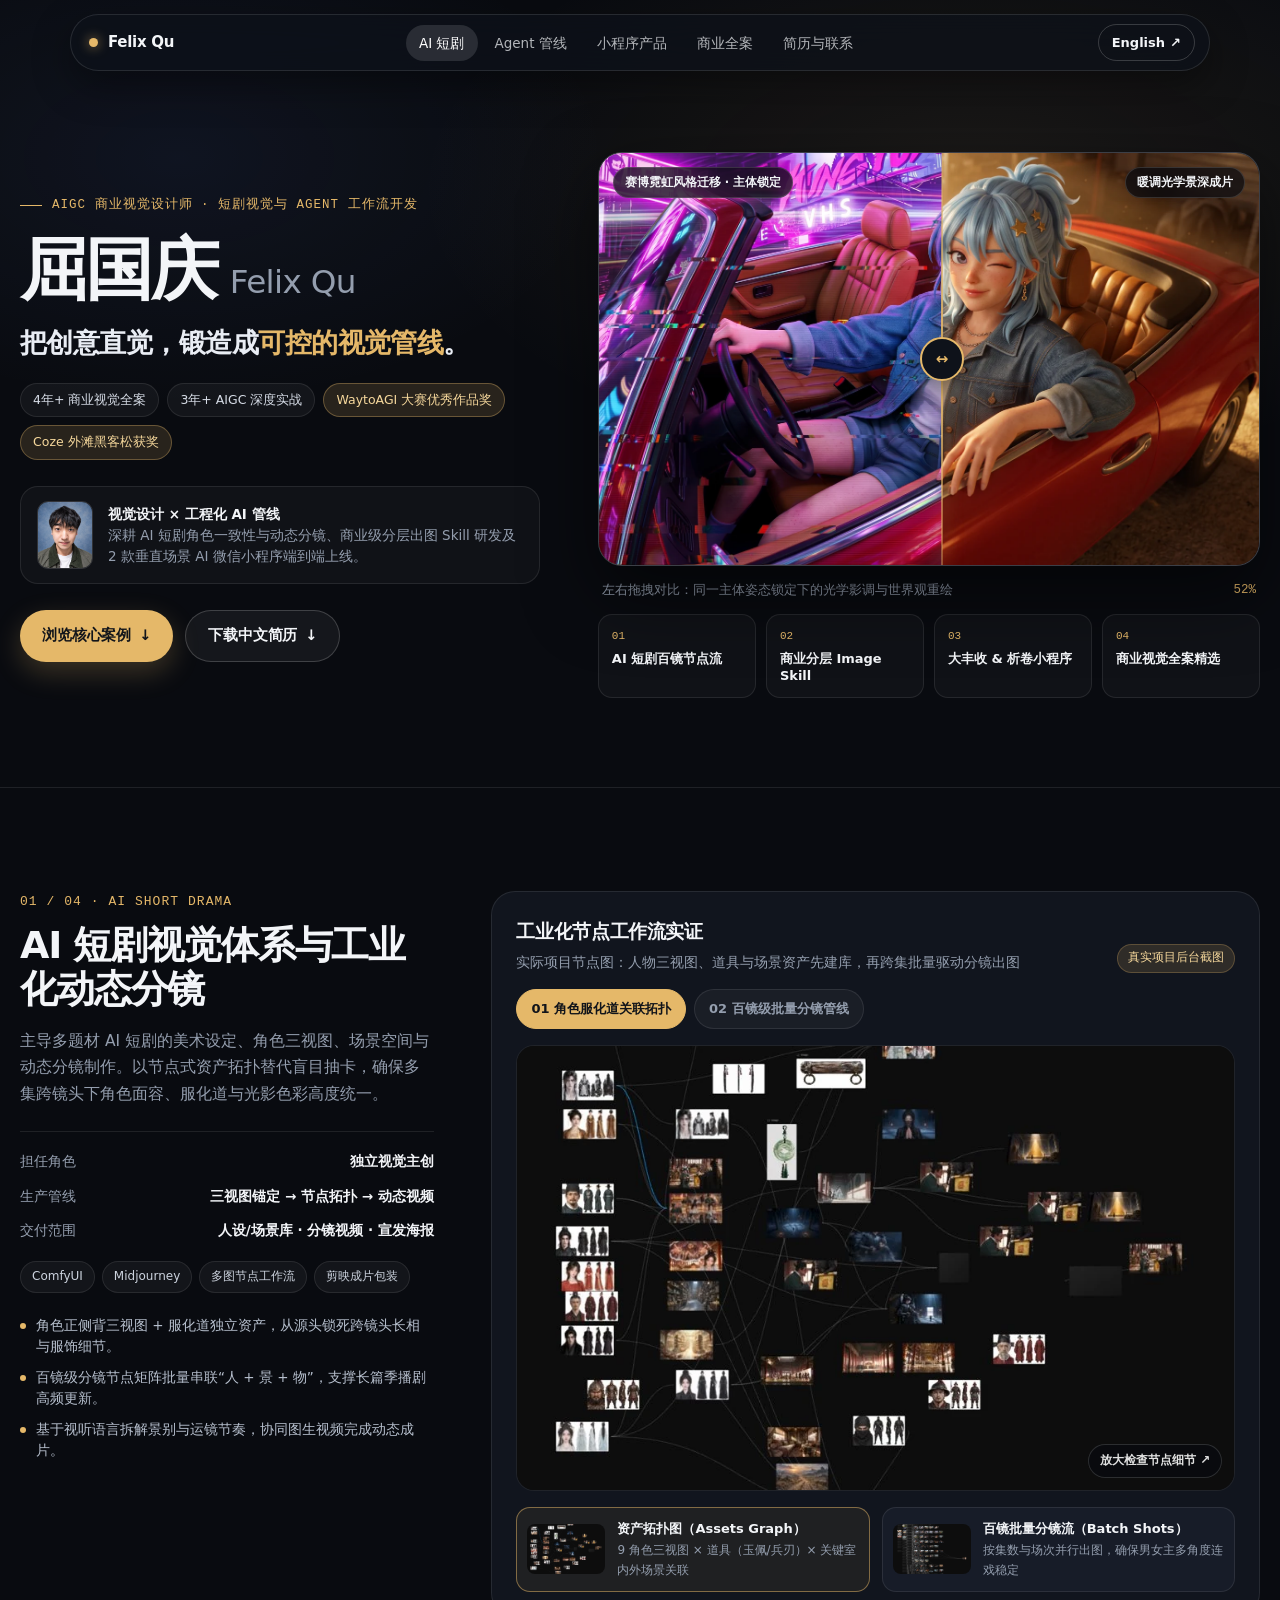
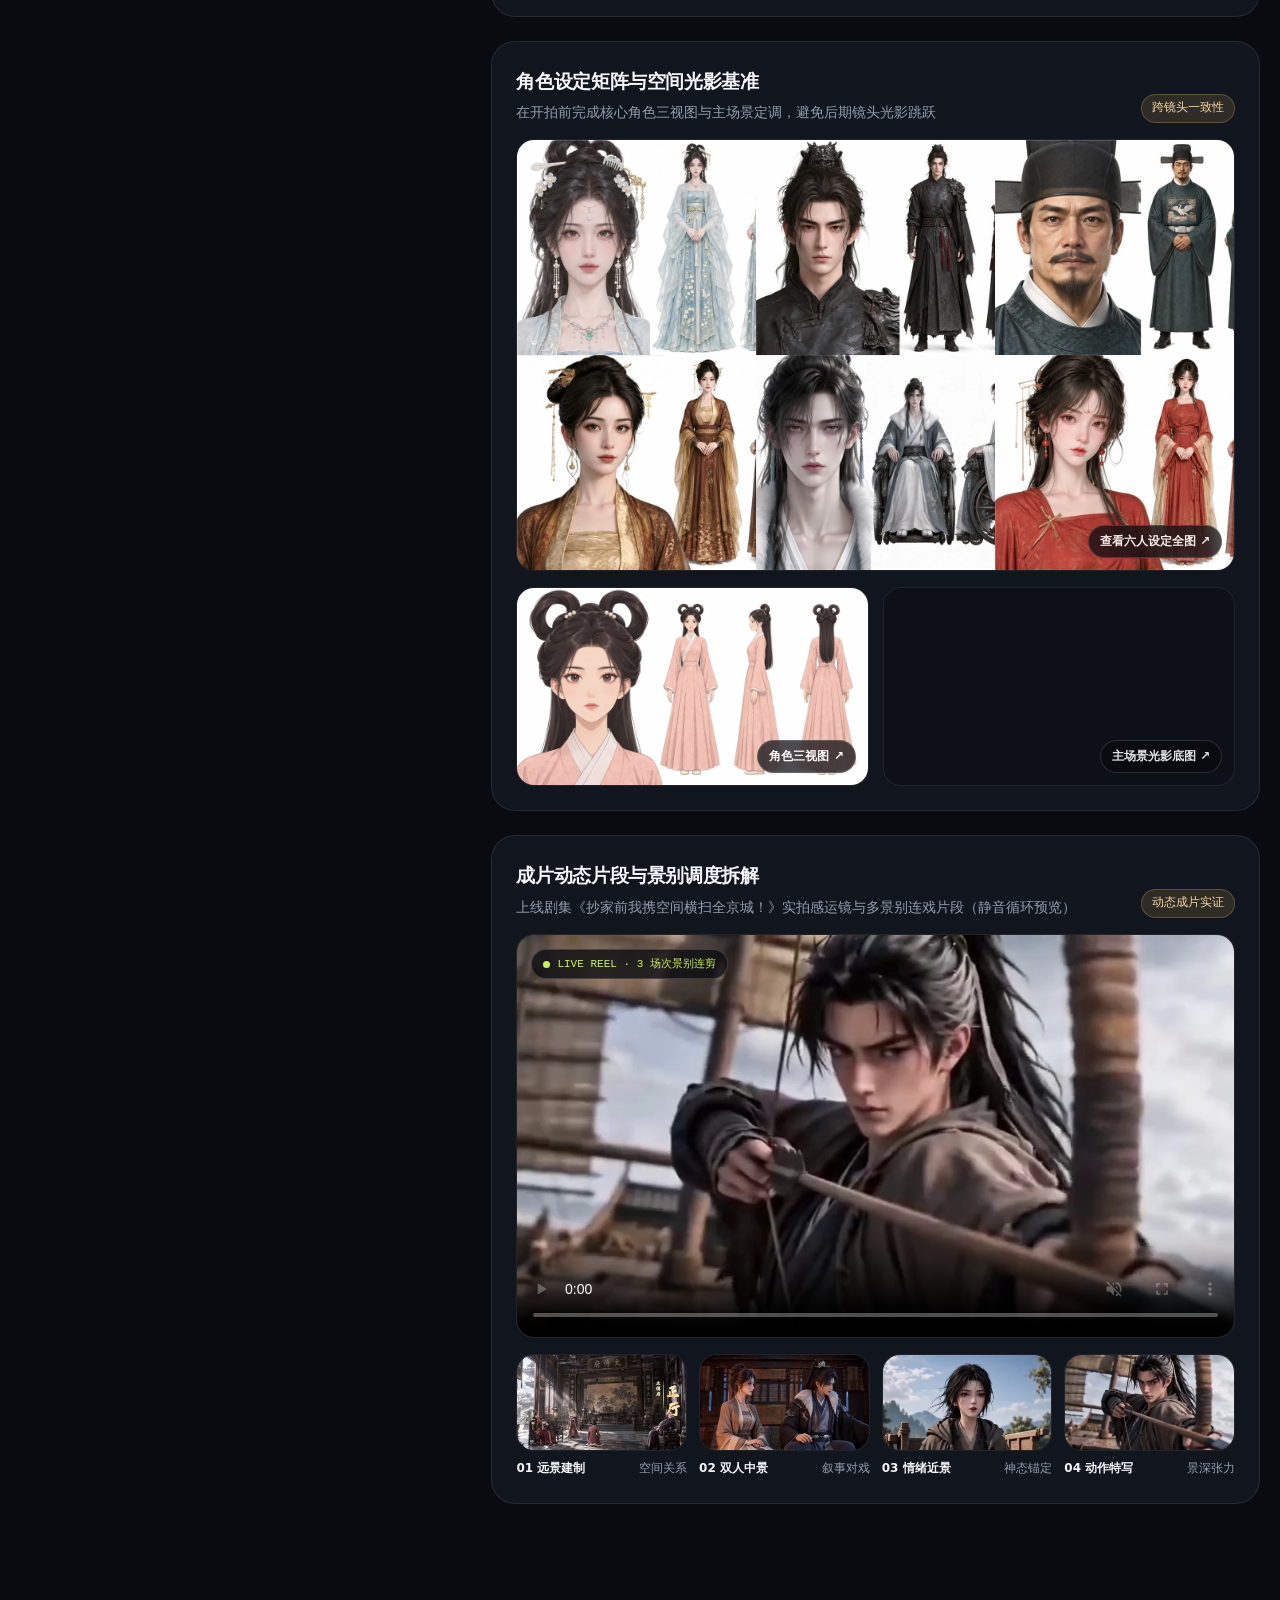
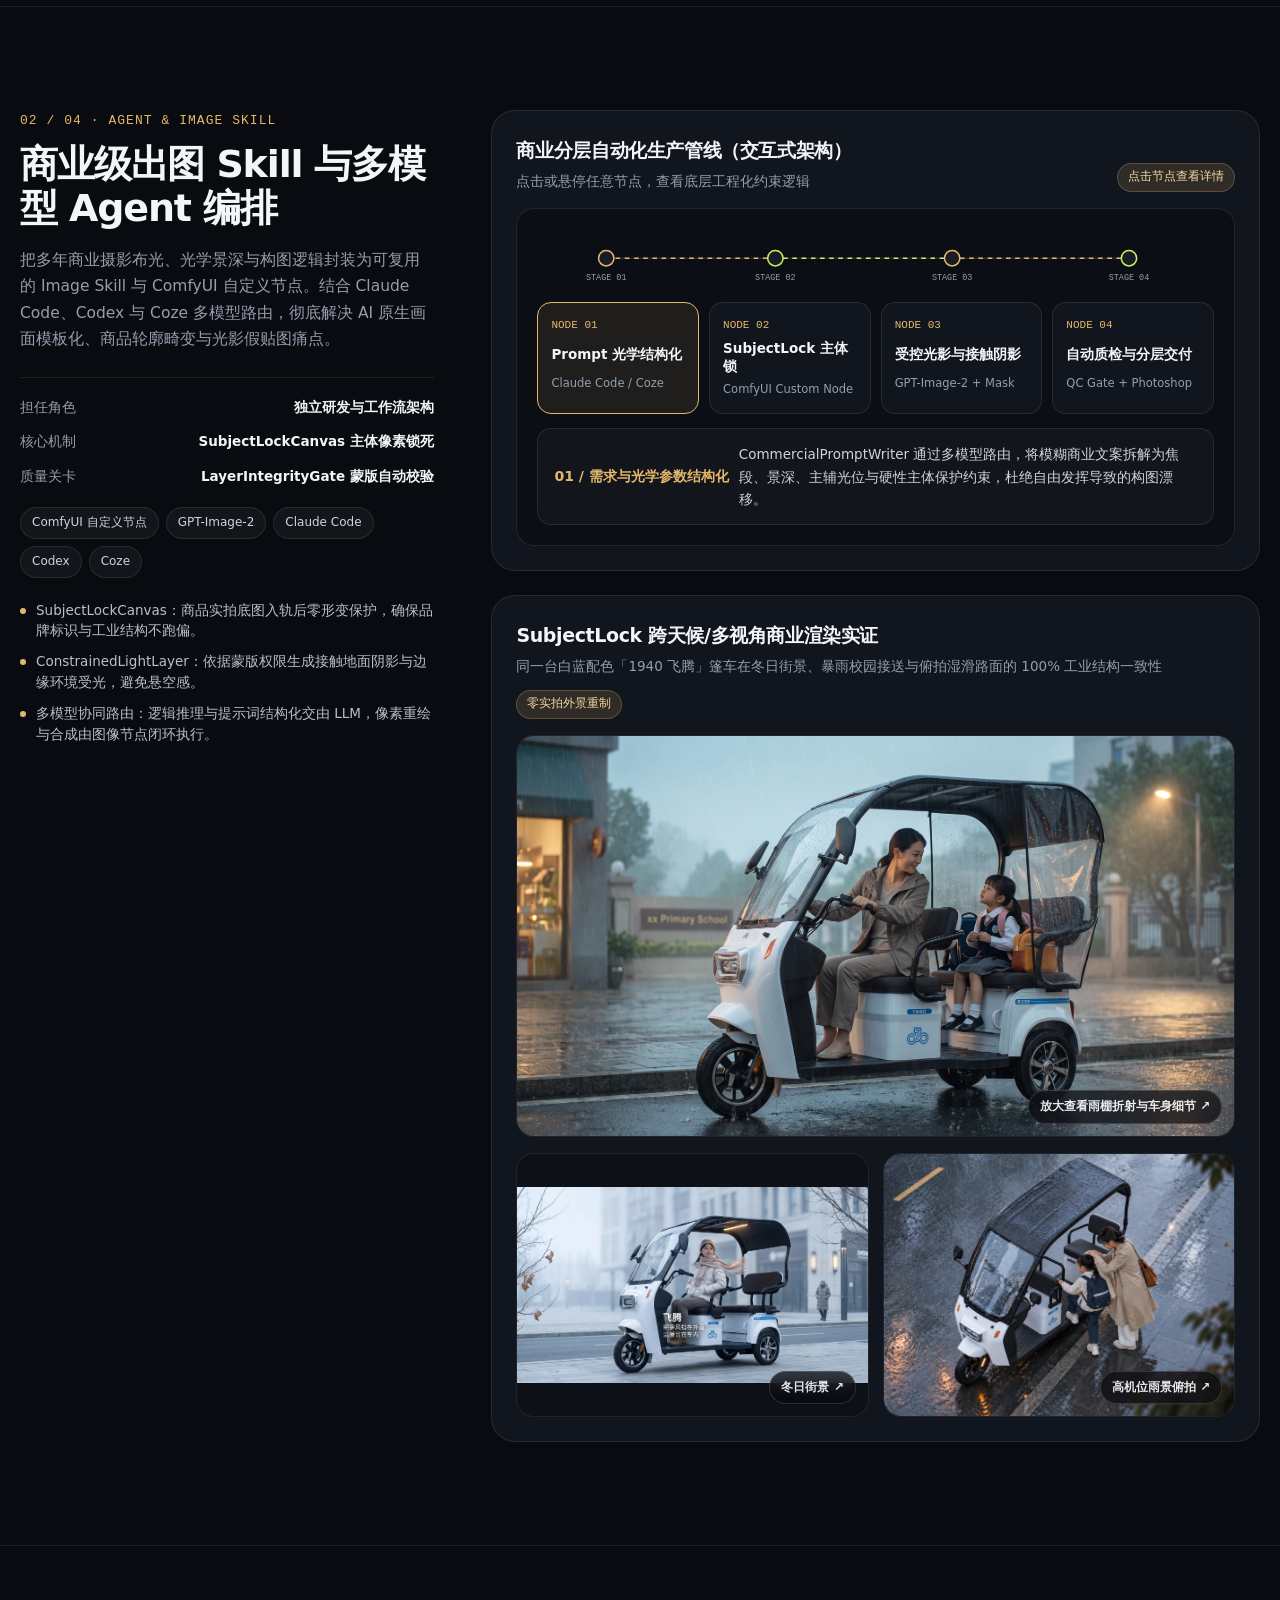
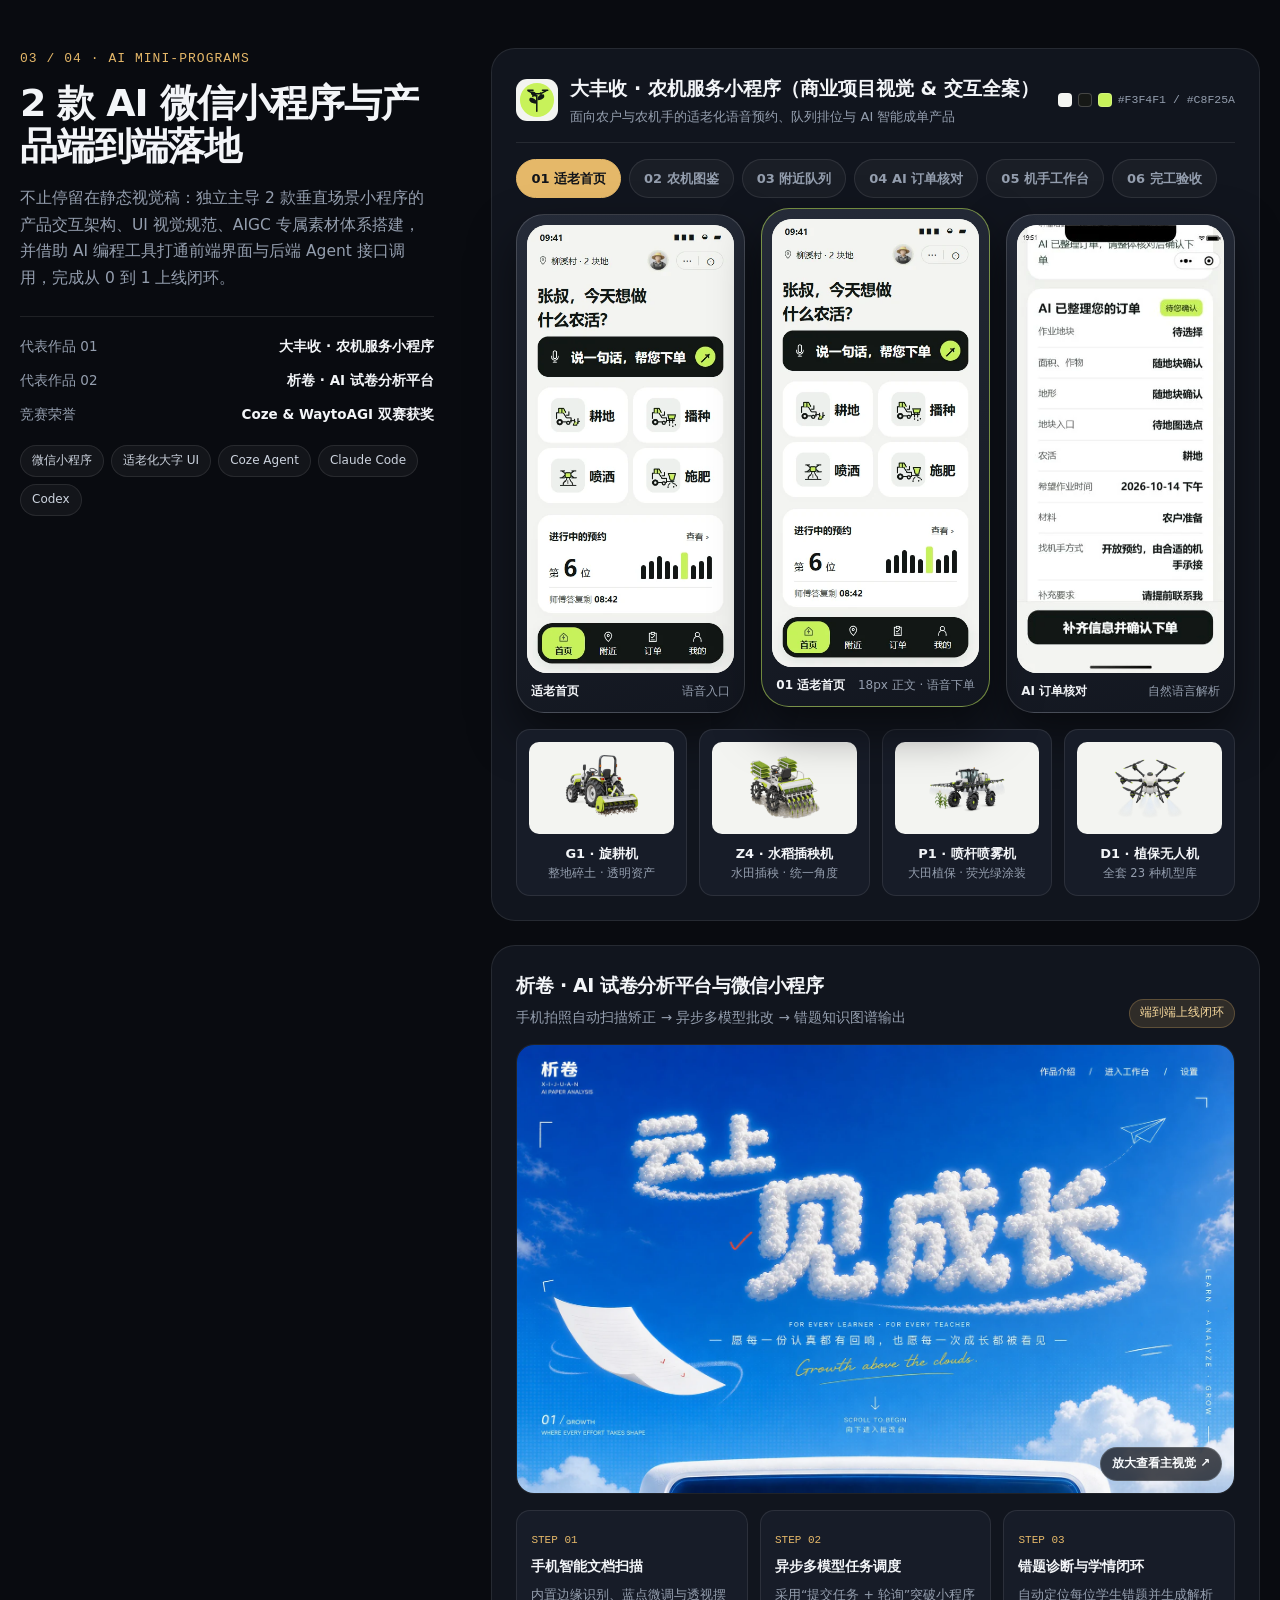
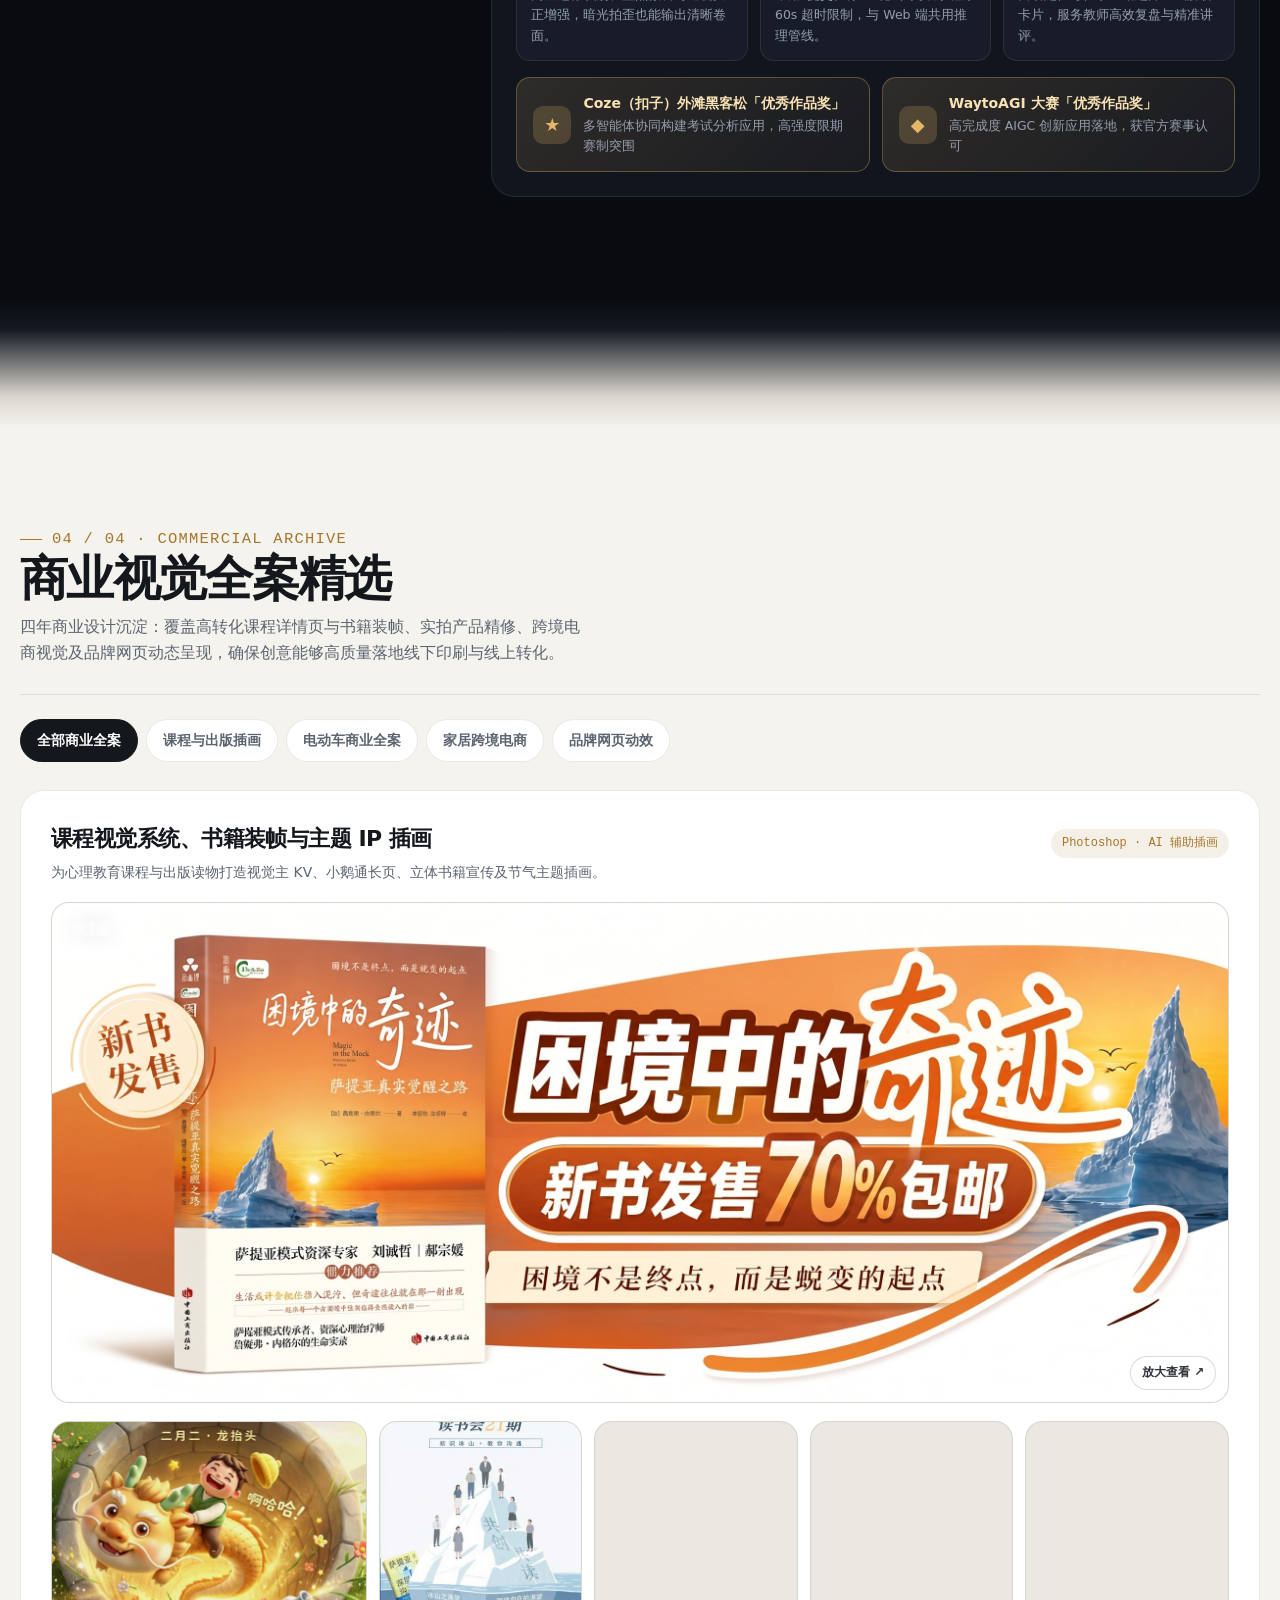
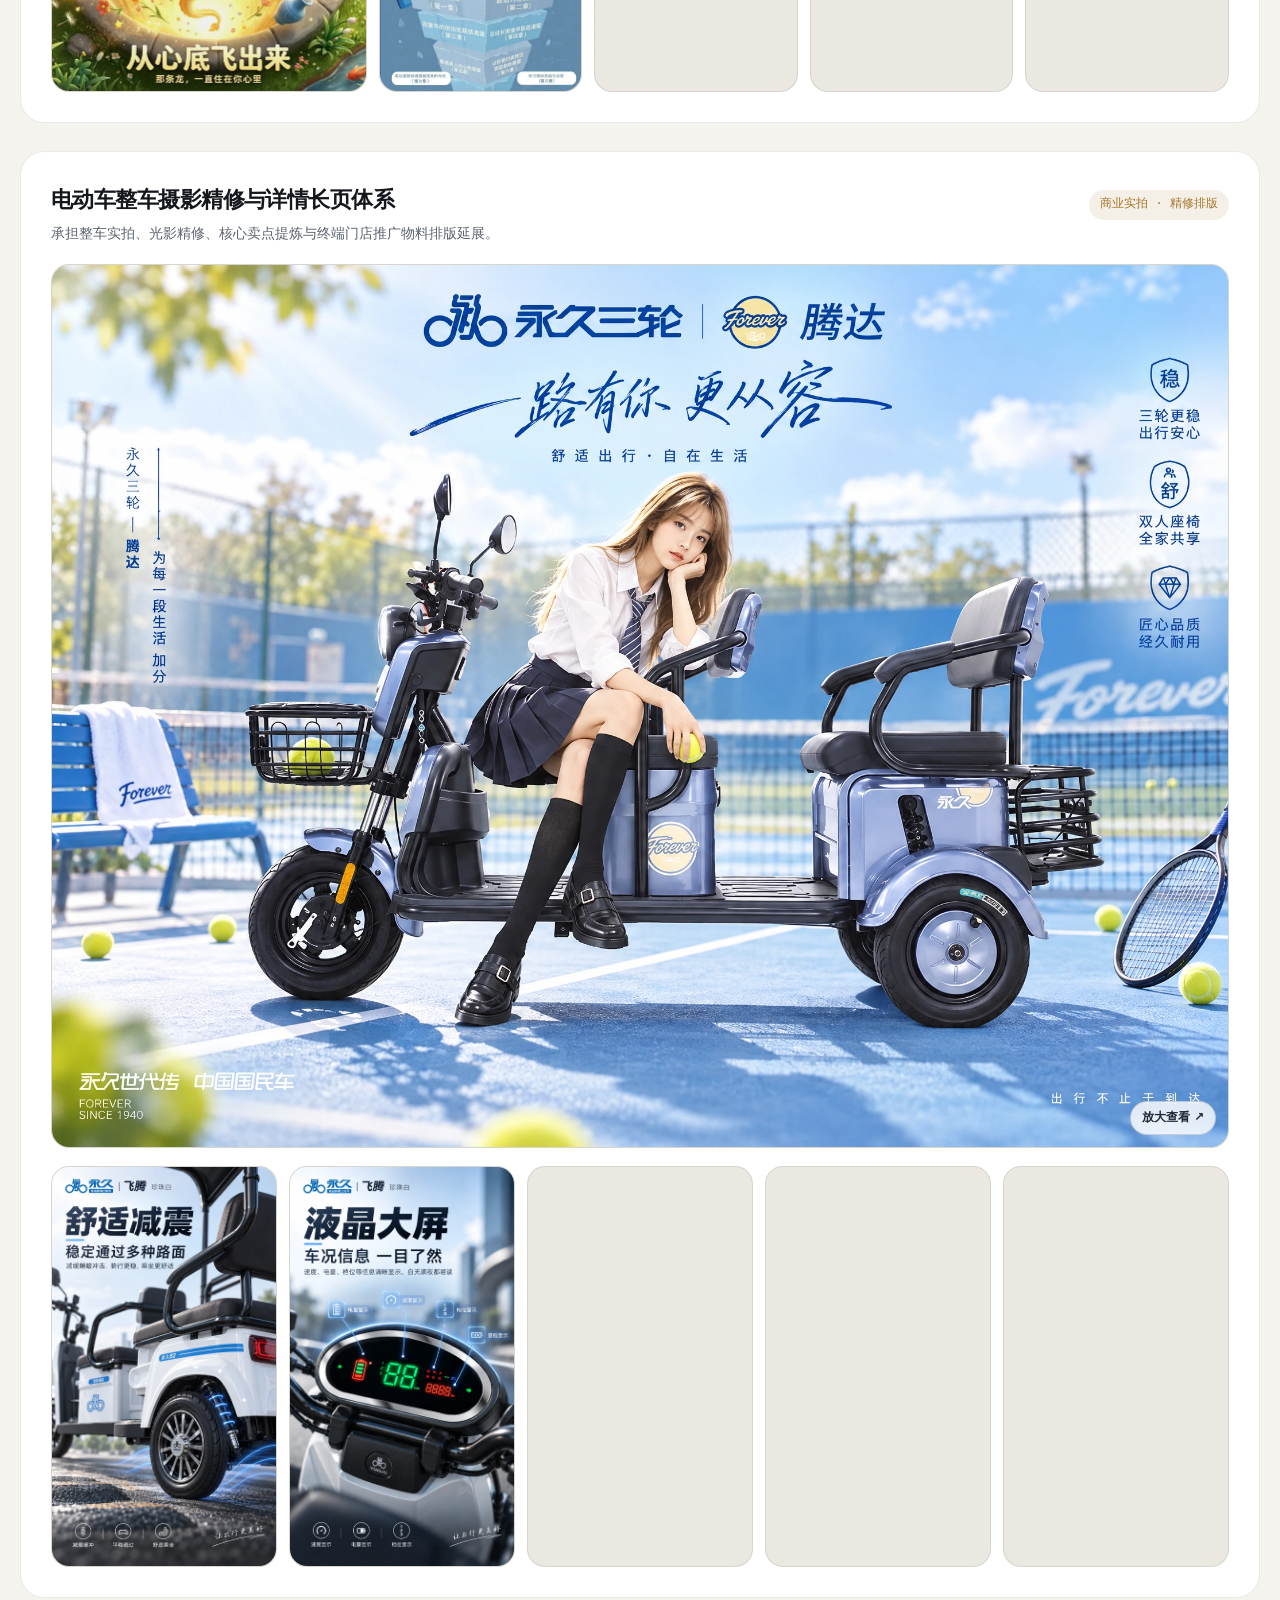
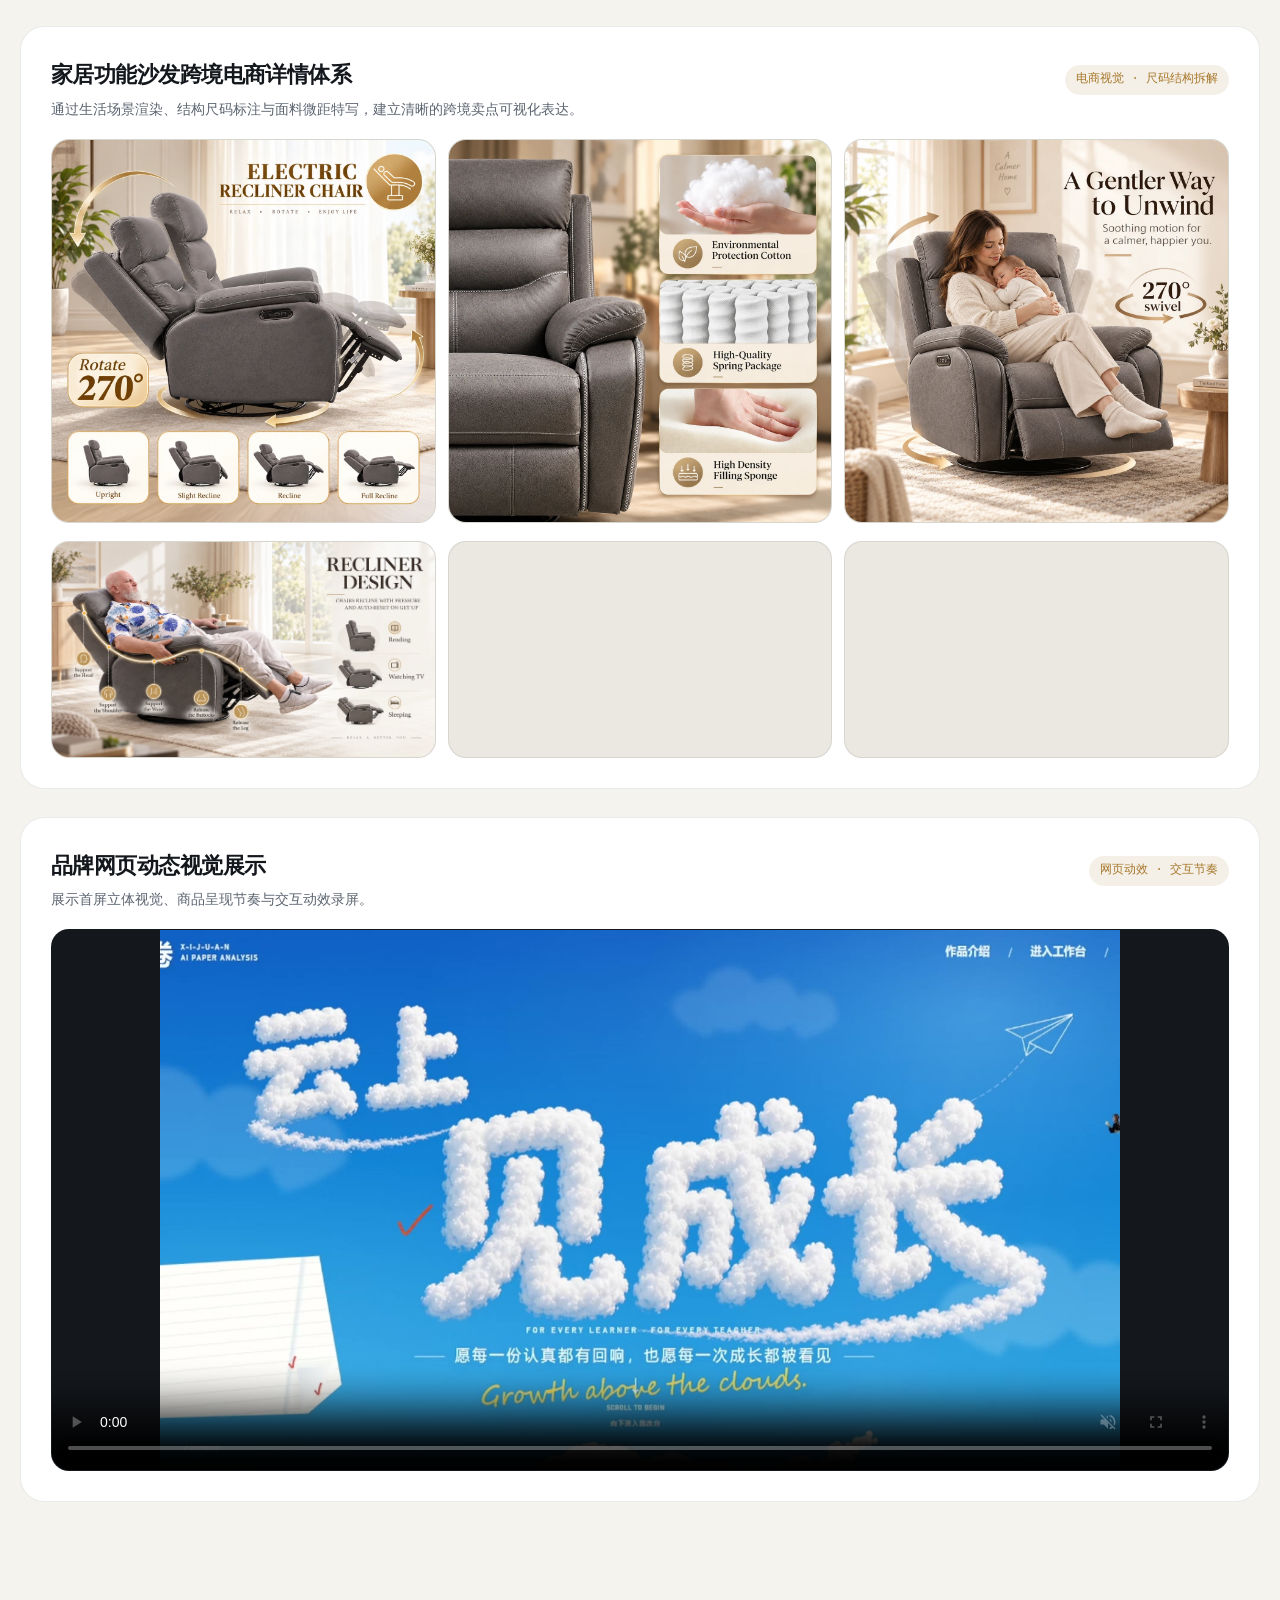
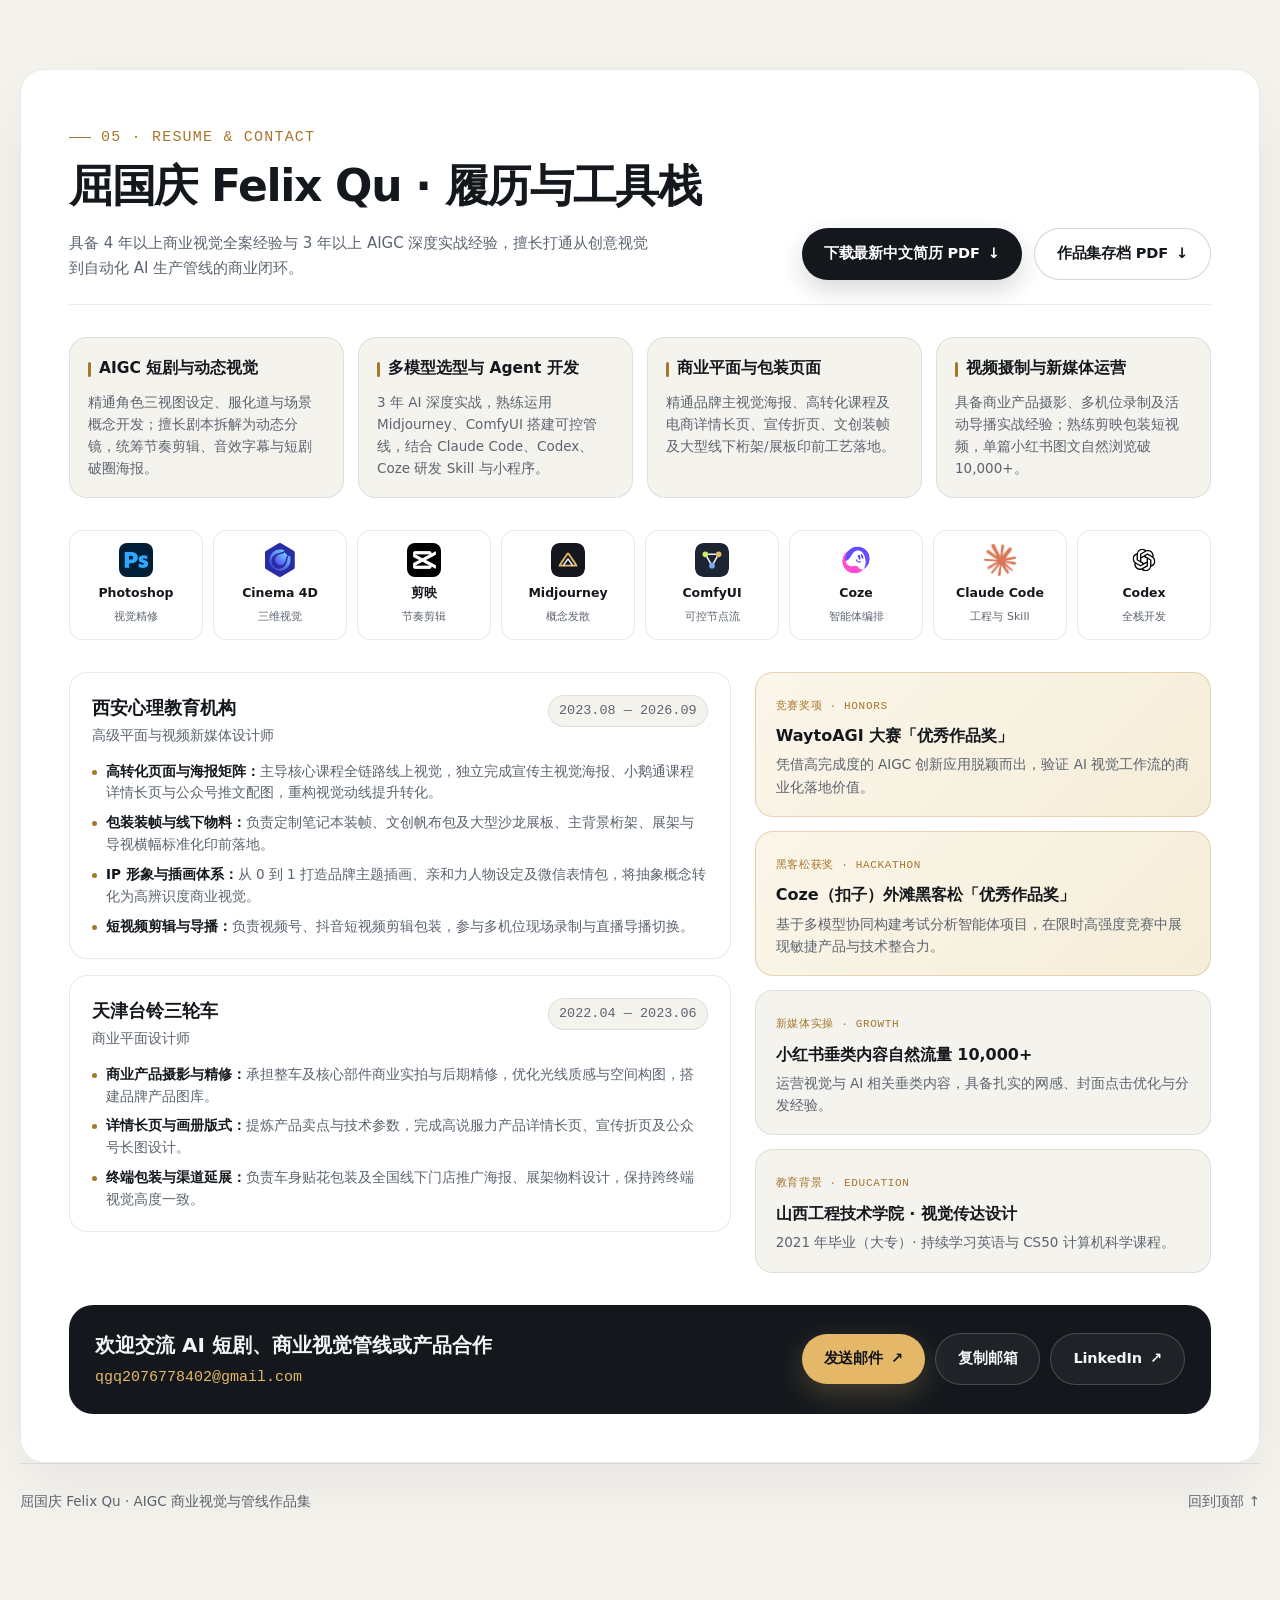
==== commit 20aab716: "Improve mobile UX with bottom dock, phone carousel, and lookbook swipers" ====
--- a/index.html
+++ b/index.html
@@ -1,854 +1,866 @@
-<!doctype html>
-<html lang="zh-CN">
-<head>
-  <meta charset="utf-8">
-  <meta name="viewport" content="width=device-width, initial-scale=1">
-  <title>屈国庆 Felix Qu | AIGC 商业视觉设计师 · 短剧视觉与 Agent 工作流</title>
-  <meta name="description" content="屈国庆（Felix Qu）作品集：AI 短剧视觉体系与动态分镜、商业级分层出图 Image Skill 与多模型 Agent 工作流、微信小程序产品落地与商业视觉全案。">
-  <meta name="theme-color" content="#090b10">
-  <link rel="alternate" hreflang="en" href="en.html">
-  <link rel="stylesheet" href="styles-v5.css">
-  <script src="app-v5.js" defer></script>
-</head>
-<body data-locale="zh">
-  <a class="skip-link" href="#drama">跳至核心作品</a>
-  <div id="scroll-progress" class="scroll-progress" aria-hidden="true"><span></span></div>
-
-  <header class="site-header" data-header-theme="dark">
-    <a class="brand" href="#top">
-      <span class="brand-mark" aria-hidden="true"></span>
-      <span>Felix Qu</span>
-    </a>
-    <nav class="site-nav" aria-label="主导航">
-      <a href="#drama">AI 短剧</a>
-      <a href="#pipeline">Agent 管线</a>
-      <a href="#apps">小程序产品</a>
-      <a href="#commercial">商业全案</a>
-      <a href="#resume">简历与联系</a>
-    </nav>
-    <a class="lang-switch" href="en.html" lang="en">English <span aria-hidden="true">↗</span></a>
-  </header>
-
-  <main id="top">
-    <!-- DARK CINEMA ZONE -->
-    <div class="zone-dark" data-zone="dark">
-      <!-- HERO -->
-      <section class="hero-section" aria-labelledby="hero-name">
-        <div class="container hero-grid">
-          <div class="hero-copy">
-            <p class="eyebrow">AIGC 商业视觉设计师 · 短剧视觉与 Agent 工作流开发</p>
-            <h1 id="hero-name" class="hero-title">屈国庆<span class="hero-title-en">Felix Qu</span></h1>
-            <p class="hero-tagline">把创意直觉，锻造成<em>可控的视觉管线</em>。</p>
-
-            <ul class="hero-badges">
-              <li>4年+ 商业视觉全案</li>
-              <li>3年+ AIGC 深度实战</li>
-              <li class="badge-highlight">WaytoAGI 大赛优秀作品奖</li>
-              <li class="badge-highlight">Coze 外滩黑客松获奖</li>
-            </ul>
-
-            <div class="hero-author">
-              <img class="hero-portrait reveal-img" src="assets/portrait.webp" width="731" height="900" alt="屈国庆 Felix Qu 头像" loading="eager" decoding="async" fetchpriority="high">
-              <p>
-                <strong>视觉设计 × 工程化 AI 管线</strong><br>
-                深耕 AI 短剧角色一致性与动态分镜、商业级分层出图 Skill 研发及 2 款垂直场景 AI 微信小程序端到端上线。
-              </p>
-            </div>
-
-            <div class="hero-actions">
-              <a class="btn btn-primary-dark btn-magnetic" href="#drama">浏览核心案例 <span aria-hidden="true">↓</span></a>
-              <a class="btn btn-ghost-dark" href="resume/felix-qu-resume-zh.pdf" download>下载中文简历 <span aria-hidden="true">↓</span></a>
-            </div>
-          </div>
-
-          <div class="hero-stage">
-            <div class="compare-frame" data-compare>
-              <img class="compare-img reveal-img" src="assets/pipeline/compare-warm.webp" width="1600" height="900" alt="暖调自然光学景深成片" loading="eager" decoding="async" fetchpriority="high">
-              <div class="compare-after-wrap">
-                <img class="compare-img reveal-img" src="assets/pipeline/compare-cyber.webp" width="1600" height="900" alt="赛博霓虹风格迁移与结构锁定对比图" loading="eager" decoding="async" fetchpriority="high">
-              </div>
-              <span class="compare-label left">赛博霓虹风格迁移 · 主体锁定</span>
-              <span class="compare-label right">暖调光学景深成片</span>
-              <div class="compare-divider" aria-hidden="true"></div>
-              <button class="compare-handle" type="button" role="slider" aria-label="拖动对比两种光影风格管线效果" aria-valuemin="6" aria-valuemax="94" aria-valuenow="52">↔</button>
-            </div>
-            <div class="compare-caption-bar">
-              <span>左右拖拽对比：同一主体姿态锁定下的光学影调与世界观重绘</span>
-              <span id="compare-percent">52%</span>
-            </div>
-
-            <nav class="hero-index-strip" aria-label="作品集章节索引">
-              <a class="hero-index-card" href="#drama">
-                <small>01</small>
-                <strong>AI 短剧百镜节点流</strong>
-              </a>
-              <a class="hero-index-card" href="#pipeline">
-                <small>02</small>
-                <strong>商业分层 Image Skill</strong>
-              </a>
-              <a class="hero-index-card" href="#apps">
-                <small>03</small>
-                <strong>大丰收 &amp; 析卷小程序</strong>
-              </a>
-              <a class="hero-index-card" href="#commercial">
-                <small>04</small>
-                <strong>商业视觉全案精选</strong>
-              </a>
-            </nav>
-          </div>
-        </div>
-      </section>
-
-      <!-- CHAPTER 01: AI SHORT DRAMA -->
-      <section id="drama" class="chapter-section" aria-labelledby="drama-title">
-        <div class="container split-chapter">
-          <aside class="chapter-sticky" data-reveal>
-            <p class="chapter-index">01 / 04 · AI SHORT DRAMA</p>
-            <h2 id="drama-title" class="chapter-title">AI 短剧视觉体系与工业化动态分镜</h2>
-            <p class="chapter-lead">
-              主导多题材 AI 短剧的美术设定、角色三视图、场景空间与动态分镜制作。以节点式资产拓扑替代盲目抽卡，确保多集跨镜头下角色面容、服化道与光影色彩高度统一。
-            </p>
-            <dl class="meta-list">
-              <div class="meta-row"><dt>担任角色</dt><dd>独立视觉主创</dd></div>
-              <div class="meta-row"><dt>生产管线</dt><dd>三视图锚定 → 节点拓扑 → 动态视频</dd></div>
-              <div class="meta-row"><dt>交付范围</dt><dd>人设/场景库 · 分镜视频 · 宣发海报</dd></div>
-            </dl>
-            <div class="pill-group">
-              <span class="tech-pill">ComfyUI</span>
-              <span class="tech-pill">Midjourney</span>
-              <span class="tech-pill">多图节点工作流</span>
-              <span class="tech-pill">剪映成片包装</span>
-            </div>
-            <ul class="chapter-highlights">
-              <li>角色正侧背三视图 + 服化道独立资产，从源头锁死跨镜头长相与服饰细节。</li>
-              <li>百镜级分镜节点矩阵批量串联“人 + 景 + 物”，支撑长篇季播剧高频更新。</li>
-              <li>基于视听语言拆解景别与运镜节奏，协同图生视频完成动态成片。</li>
-            </ul>
-          </aside>
-
-          <div class="chapter-showcase">
-            <!-- Card 1.1: Real Node Graph Proofs -->
-            <article class="showcase-card" data-reveal>
-              <div class="card-head">
-                <div>
-                  <h3>工业化节点工作流实证</h3>
-                  <p>实际项目节点图：人物三视图、道具与场景资产先建库，再跨集批量驱动分镜出图</p>
-                </div>
-                <span class="card-tag">真实项目后台截图</span>
-              </div>
-
-              <div class="tab-bar" role="tablist" aria-label="切换节点工作流视图">
-                <button class="tab-btn is-active" type="button" role="tab" aria-selected="true" data-node-tab="assets">01 角色服化道关联拓扑</button>
-                <button class="tab-btn" type="button" role="tab" aria-selected="false" data-node-tab="storyboard">02 百镜级批量分镜管线</button>
-              </div>
-
-              <div class="node-stage-panel" data-node-panel="assets">
-                <button class="media-btn" type="button" data-image="assets/drama/node-assets-graph.webp" data-caption="AI 短剧节点工作流 01：角色三视图 × 核心道具 × 场景空间关联拓扑（点击顶部 1.8× 可放大检查节点连线）" data-gallery="drama-nodes">
-                  <img class="reveal-img" src="assets/drama/node-assets-graph.webp" width="1920" height="1146" alt="AI 短剧角色三视图、道具与场景节点关联图" loading="lazy" decoding="async">
-                  <span class="zoom-badge">放大检查节点细节 ↗</span>
-                </button>
-              </div>
-
-              <div class="node-stage-panel" data-node-panel="storyboard" hidden>
-                <button class="media-btn" type="button" data-image="assets/drama/node-storyboard-graph.webp" data-caption="AI 短剧节点工作流 02：单剧百镜级跨镜头一致性批量生成管线（点击顶部 1.8× 可逐帧查看分镜连线）" data-gallery="drama-nodes">
-                  <img class="reveal-img" src="assets/drama/node-storyboard-graph.webp" width="1920" height="1333" alt="AI 短剧百镜级批量分镜节点管线图" loading="lazy" decoding="async">
-                  <span class="zoom-badge">放大检查百镜管线 ↗</span>
-                </button>
-              </div>
-
-              <div class="node-thumb-pair">
-                <button class="node-thumb-card is-active" type="button" data-node-card="assets">
-                  <img src="assets/drama/node-assets-graph.webp" alt="" loading="lazy">
-                  <div>
-                    <strong>资产拓扑图（Assets Graph）</strong>
-                    <span>9 角色三视图 × 道具（玉佩/兵刃）× 关键室内外场景关联</span>
-                  </div>
-                </button>
-                <button class="node-thumb-card" type="button" data-node-card="storyboard">
-                  <img src="assets/drama/node-storyboard-graph.webp" alt="" loading="lazy">
-                  <div>
-                    <strong>百镜批量分镜流（Batch Shots）</strong>
-                    <span>按集数与场次并行出图，确保男女主多角度连戏稳定</span>
-                  </div>
-                </button>
-              </div>
-            </article>
-
-            <!-- Card 1.2: Character & Scene Consistency -->
-            <article class="showcase-card" data-reveal>
-              <div class="card-head">
-                <div>
-                  <h3>角色设定矩阵与空间光影基准</h3>
-                  <p>在开拍前完成核心角色三视图与主场景定调，避免后期镜头光影跳跃</p>
-                </div>
-                <span class="card-tag">跨镜头一致性</span>
-              </div>
-
-              <button class="media-btn" type="button" data-image="assets/drama/drama-six-cast.webp" data-caption="古装短剧全阵容设定矩阵：六位核心角色面部特写与全身服化道统一规范" data-gallery="drama-cast">
-                <img class="reveal-img" src="assets/drama/drama-six-cast.webp" width="1920" height="1146" alt="古装短剧六位主要角色面部与全身服化道设定矩阵" loading="lazy" decoding="async">
-                <span class="zoom-badge">查看六人设定全图 ↗</span>
-              </button>
-
-              <div class="grid-2">
-                <button class="media-btn" type="button" data-image="assets/drama/drama-char-turnaround.webp" data-caption="女主标准正/侧/背三视图与近景面部锚定卡" data-gallery="drama-cast">
-                  <img class="reveal-img" src="assets/drama/drama-char-turnaround.webp" width="1800" height="1012" alt="角色正侧背三视图设定卡" loading="lazy" decoding="async">
-                  <span class="zoom-badge">角色三视图 ↗</span>
-                </button>
-                <button class="media-btn" type="button" data-image="assets/drama/drama-scene-hall.webp" data-caption="核心主场景基准图：中式厅堂对称透视与自然窗棂光影控制" data-gallery="drama-cast">
-                  <img class="reveal-img" src="assets/drama/drama-scene-hall.webp" width="1800" height="1012" alt="中式古风厅堂场景概念基准图" loading="lazy" decoding="async">
-                  <span class="zoom-badge">主场景光影底图 ↗</span>
-                </button>
-              </div>
-            </article>
-
-            <!-- Card 1.3: Dynamic Video Reel & Keyframe Strip -->
-            <article class="showcase-card" data-reveal>
-              <div class="card-head">
-                <div>
-                  <h3>成片动态片段与景别调度拆解</h3>
-                  <p>上线剧集《抄家前我携空间横扫全京城！》实拍感运镜与多景别连戏片段（静音循环预览）</p>
-                </div>
-                <span class="card-tag">动态成片实证</span>
-              </div>
-
-              <div class="cinema-video-wrap">
-                <span class="video-pill">LIVE REEL · 3 场次景别连剪</span>
-                <video muted loop playsinline controls preload="metadata" poster="assets/drama/drama-poster.webp" data-autoplay-visible aria-label="AI 短剧成片动态节选">
-                  <source src="assets/drama/drama-reel.mp4" type="video/mp4">
-                </video>
-              </div>
-
-              <div class="grid-4">
-                <figure class="shot-card" style="margin:0;">
-                  <button class="media-btn" type="button" data-image="assets/drama/shot-1.webp" data-caption="镜头 01 · 远景建制：太傅府正厅群像调度与空间纵深" data-gallery="drama-shots">
-                    <img class="reveal-img" src="assets/drama/shot-1.webp" width="1280" height="720" alt="短剧远景正厅群像镜头" loading="lazy" decoding="async">
-                  </button>
-                  <figcaption><strong>01 远景建制</strong><span>空间关系</span></figcaption>
-                </figure>
-                <figure class="shot-card" style="margin:0;">
-                  <button class="media-btn" type="button" data-image="assets/drama/shot-2.webp" data-caption="镜头 02 · 双人中景：流放车厢内对话光影与视线引导" data-gallery="drama-shots">
-                    <img class="reveal-img" src="assets/drama/shot-2.webp" width="1280" height="720" alt="短剧双人中景对戏镜头" loading="lazy" decoding="async">
-                  </button>
-                  <figcaption><strong>02 双人中景</strong><span>叙事对戏</span></figcaption>
-                </figure>
-                <figure class="shot-card" style="margin:0;">
-                  <button class="media-btn" type="button" data-image="assets/drama/shot-3.webp" data-caption="镜头 03 · 角色近景：户外自然光发丝飘动与神态特写" data-gallery="drama-shots">
-                    <img class="reveal-img" src="assets/drama/shot-3.webp" width="1280" height="720" alt="短剧女主户外近景镜头" loading="lazy" decoding="async">
-                  </button>
-                  <figcaption><strong>03 情绪近景</strong><span>神态锚定</span></figcaption>
-                </figure>
-                <figure class="shot-card" style="margin:0;">
-                  <button class="media-btn" type="button" data-image="assets/drama/shot-4.webp" data-caption="镜头 04 · 动作张力：拉弓景深虚化与动态张力定格" data-gallery="drama-shots">
-                    <img class="reveal-img" src="assets/drama/shot-4.webp" width="1280" height="720" alt="短剧男主拉弓动作镜头" loading="lazy" decoding="async">
-                  </button>
-                  <figcaption><strong>04 动作特写</strong><span>景深张力</span></figcaption>
-                </figure>
-              </div>
-            </article>
-          </div>
-        </div>
-      </section>
-
-      <!-- CHAPTER 02: IMAGE SKILL & AGENT PIPELINE -->
-      <section id="pipeline" class="chapter-section" aria-labelledby="pipeline-title">
-        <div class="container split-chapter">
-          <aside class="chapter-sticky" data-reveal>
-            <p class="chapter-index">02 / 04 · AGENT &amp; IMAGE SKILL</p>
-            <h2 id="pipeline-title" class="chapter-title">商业级出图 Skill 与多模型 Agent 编排</h2>
-            <p class="chapter-lead">
-              把多年商业摄影布光、光学景深与构图逻辑封装为可复用的 Image Skill 与 ComfyUI 自定义节点。结合 Claude Code、Codex 与 Coze 多模型路由，彻底解决 AI 原生画面模板化、商品轮廓畸变与光影假贴图痛点。
-            </p>
-            <dl class="meta-list">
-              <div class="meta-row"><dt>担任角色</dt><dd>独立研发与工作流架构</dd></div>
-              <div class="meta-row"><dt>核心机制</dt><dd>SubjectLockCanvas 主体像素锁死</dd></div>
-              <div class="meta-row"><dt>质量关卡</dt><dd>LayerIntegrityGate 蒙版自动校验</dd></div>
-            </dl>
-            <div class="pill-group">
-              <span class="tech-pill">ComfyUI 自定义节点</span>
-              <span class="tech-pill">GPT-Image-2</span>
-              <span class="tech-pill">Claude Code</span>
-              <span class="tech-pill">Codex</span>
-              <span class="tech-pill">Coze</span>
-            </div>
-            <ul class="chapter-highlights">
-              <li>SubjectLockCanvas：商品实拍底图入轨后零形变保护，确保品牌标识与工业结构不跑偏。</li>
-              <li>ConstrainedLightLayer：依据蒙版权限生成接触地面阴影与边缘环境受光，避免悬空感。</li>
-              <li>多模型协同路由：逻辑推理与提示词结构化交由 LLM，像素重绘与合成由图像节点闭环执行。</li>
-            </ul>
-          </aside>
-
-          <div class="chapter-showcase">
-            <!-- Card 2.1: Interactive Animated SVG Pipeline -->
-            <article class="showcase-card" data-reveal>
-              <div class="card-head">
-                <div>
-                  <h3>商业分层自动化生产管线（交互式架构）</h3>
-                  <p>点击或悬停任意节点，查看底层工程化约束逻辑</p>
-                </div>
-                <span class="card-tag">点击节点查看详情</span>
-              </div>
-
-              <div class="pipeline-diagram">
-                <div class="pipeline-svg-wrap" aria-hidden="true">
-                  <svg viewBox="0 0 880 76" fill="none" xmlns="http://www.w3.org/2000/svg">
-                    <path d="M90 38 C 165 38, 185 38, 300 38" stroke="rgba(255,255,255,0.12)" stroke-width="2"/>
-                    <path d="M90 38 C 165 38, 185 38, 300 38" stroke="#e5b869" stroke-width="2" class="pipeline-flow-line"/>
-                    <path d="M320 38 C 395 38, 415 38, 530 38" stroke="rgba(255,255,255,0.12)" stroke-width="2"/>
-                    <path d="M320 38 C 395 38, 415 38, 530 38" stroke="#c8f25a" stroke-width="2" class="pipeline-flow-line"/>
-                    <path d="M550 38 C 625 38, 645 38, 770 38" stroke="rgba(255,255,255,0.12)" stroke-width="2"/>
-                    <path d="M550 38 C 625 38, 645 38, 770 38" stroke="#e5b869" stroke-width="2" class="pipeline-flow-line"/>
-                    <circle cx="90" cy="38" r="10" fill="#171c28" stroke="#e5b869" stroke-width="2"/>
-                    <circle cx="310" cy="38" r="10" fill="#171c28" stroke="#c8f25a" stroke-width="2"/>
-                    <circle cx="540" cy="38" r="10" fill="#171c28" stroke="#e5b869" stroke-width="2"/>
-                    <circle cx="770" cy="38" r="10" fill="#171c28" stroke="#c8f25a" stroke-width="2"/>
-                    <text x="90" y="66" text-anchor="middle" fill="#949eae" font-size="11" font-family="monospace">STAGE 01</text>
-                    <text x="310" y="66" text-anchor="middle" fill="#949eae" font-size="11" font-family="monospace">STAGE 02</text>
-                    <text x="540" y="66" text-anchor="middle" fill="#949eae" font-size="11" font-family="monospace">STAGE 03</text>
-                    <text x="770" y="66" text-anchor="middle" fill="#949eae" font-size="11" font-family="monospace">STAGE 04</text>
-                  </svg>
-                </div>
-
-                <div class="pipeline-nodes">
-                  <button class="pipeline-node is-active" type="button" aria-pressed="true" data-pipe-node
-                    data-title="01 / 需求与光学参数结构化"
-                    data-desc="CommercialPromptWriter 通过多模型路由，将模糊商业文案拆解为焦段、景深、主辅光位与硬性主体保护约束，杜绝自由发挥导致的构图漂移。">
-                    <small>NODE 01</small>
-                    <strong>Prompt 光学结构化</strong>
-                    <span>Claude Code / Coze</span>
-                  </button>
-                  <button class="pipeline-node" type="button" aria-pressed="false" data-pipe-node
-                    data-title="02 / SubjectLockCanvas 主体锁死"
-                    data-desc="利用自定义张量级保护节点将原图商品像素锁定在安全画布，任何背景生成与重绘步骤均无法改写产品结构、车身拉花与车标文字。">
-                    <small>NODE 02</small>
-                    <strong>SubjectLock 主体锁</strong>
-                    <span>ComfyUI Custom Node</span>
-                  </button>
-                  <button class="pipeline-node" type="button" aria-pressed="false" data-pipe-node
-                    data-title="03 / ConstrainedLightLayer 分层布光"
-                    data-desc="基于允许编辑的背景蒙版生成雨雪街道、接送场景与地面接触阴影，再叠加局部轮廓受光层，让实拍产品自然融入全新环境。">
-                    <small>NODE 03</small>
-                    <strong>受控光影与接触阴影</strong>
-                    <span>GPT-Image-2 + Mask</span>
-                  </button>
-                  <button class="pipeline-node" type="button" aria-pressed="false" data-pipe-node
-                    data-title="04 / LayerIntegrityGate 质检交付"
-                    data-desc="自动校验合成图在主体保护区内的像素完整性，输出分层工程文件与审计记录，无缝衔接 Photoshop 商业文案与终稿排版。">
-                    <small>NODE 04</small>
-                    <strong>自动质检与分层交付</strong>
-                    <span>QC Gate + Photoshop</span>
-                  </button>
-                </div>
-
-                <div class="pipeline-readout" aria-live="polite">
-                  <strong id="pipe-readout-title">01 / 需求与光学参数结构化</strong>
-                  <p id="pipe-readout-desc">CommercialPromptWriter 通过多模型路由，将模糊商业文案拆解为焦段、景深、主辅光位与硬性主体保护约束，杜绝自由发挥导致的构图漂移。</p>
-                </div>
-              </div>
-            </article>
-
-            <!-- Card 2.2: Subject-Lock EV Multi-Environment Proof -->
-            <article class="showcase-card" data-reveal>
-              <div class="card-head">
-                <div>
-                  <h3>SubjectLock 跨天候/多视角商业渲染实证</h3>
-                  <p>同一台白蓝配色「1940 飞腾」篷车在冬日街景、暴雨校园接送与俯拍湿滑路面的 100% 工业结构一致性</p>
-                </div>
-                <span class="card-tag">零实拍外景重制</span>
-              </div>
-
-              <button class="media-btn" type="button" data-image="assets/pipeline/ev-lock-rain-side.webp" data-caption="商业主体锁定实证 01：雨天校门口接送场景 · 雨滴透明车棚反射与地面积水倒影自然融合，车标与车身涂装零失真" data-gallery="pipeline-ev">
-                <img class="reveal-img" src="assets/pipeline/ev-lock-rain-side.webp" width="1600" height="900" alt="暴雨校园门口母女与白色三轮篷车商业视觉成片" loading="lazy" decoding="async">
-                <span class="zoom-badge">放大查看雨棚折射与车身细节 ↗</span>
-              </button>
-
-              <div class="grid-2">
-                <button class="media-btn" type="button" data-image="assets/pipeline/ev-lock-winter.webp" data-caption="商业主体锁定实证 02：冬日城市街道 · 保留完整车体结构与棚顶暖光，直接输出可用商业主视觉" data-gallery="pipeline-ev">
-                  <img class="reveal-img" src="assets/pipeline/ev-lock-winter.webp" width="1600" height="900" alt="冬日街景电动车视觉成片" loading="lazy" decoding="async">
-                  <span class="zoom-badge">冬日街景 ↗</span>
-                </button>
-                <button class="media-btn" type="button" data-image="assets/pipeline/ev-lock-rain-top.webp" data-caption="商业主体锁定实证 03：高机位俯拍雨景 · 车顶雨滴质感、湿润地面路灯反光与人物互动" data-gallery="pipeline-ev">
-                  <img class="reveal-img" src="assets/pipeline/ev-lock-rain-top.webp" width="1600" height="1143" alt="雨天高角度俯拍母女乘车商业视觉" loading="lazy" decoding="async">
-                  <span class="zoom-badge">高机位雨景俯拍 ↗</span>
-                </button>
-              </div>
-            </article>
-          </div>
-        </div>
-      </section>
-
-      <!-- CHAPTER 03: MINI-PROGRAMS & PRODUCT DELIVERY -->
-      <section id="apps" class="chapter-section" aria-labelledby="apps-title">
-        <div class="container split-chapter">
-          <aside class="chapter-sticky" data-reveal>
-            <p class="chapter-index">03 / 04 · AI MINI-PROGRAMS</p>
-            <h2 id="apps-title" class="chapter-title">2 款 AI 微信小程序与产品端到端落地</h2>
-            <p class="chapter-lead">
-              不止停留在静态视觉稿：独立主导 2 款垂直场景小程序的产品交互架构、UI 视觉规范、AIGC 专属素材体系搭建，并借助 AI 编程工具打通前端界面与后端 Agent 接口调用，完成从 0 到 1 上线闭环。
-            </p>
-            <dl class="meta-list">
-              <div class="meta-row"><dt>代表作品 01</dt><dd>大丰收 · 农机服务小程序</dd></div>
-              <div class="meta-row"><dt>代表作品 02</dt><dd>析卷 · AI 试卷分析平台</dd></div>
-              <div class="meta-row"><dt>竞赛荣誉</dt><dd>Coze &amp; WaytoAGI 双赛获奖</dd></div>
-            </dl>
-            <div class="pill-group">
-              <span class="tech-pill">微信小程序</span>
-              <span class="tech-pill">适老化大字 UI</span>
-              <span class="tech-pill">Coze Agent</span>
-              <span class="tech-pill">Claude Code</span>
-              <span class="tech-pill">Codex</span>
-            </div>
-          </aside>
-
-          <div class="chapter-showcase">
-            <!-- Project 3A: Dafengshou Mini-Program -->
-            <article class="showcase-card" data-reveal>
-              <div class="app-brand-bar">
-                <div class="app-brand-id">
-                  <img src="assets/apps/dfs-logo.svg" width="42" height="42" alt="大丰收小程序 Logo">
-                  <div>
-                    <h3>大丰收 · 农机服务小程序（商业项目视觉 &amp; 交互全案）</h3>
-                    <p>面向农户与农机手的适老化语音预约、队列排位与 AI 智能成单产品</p>
-                  </div>
-                </div>
-                <div class="palette-dots" aria-label="设计配色规范">
-                  <i style="background:#f3f4f1" title="#F3F4F1"></i>
-                  <i style="background:#161816" title="#161816"></i>
-                  <i style="background:#c8f25a" title="#C8F25A"></i>
-                  <span>#F3F4F1 / #C8F25A</span>
-                </div>
-              </div>
-
-              <div class="tab-bar" aria-label="切换大丰收演示界面">
-                <button class="tab-btn is-active" type="button" data-phone-screen
-                  data-src="assets/apps/dfs-01-home.webp"
-                  data-title="01 适老首页"
-                  data-sub="18px 正文 · 语音一键下单"
-                  data-caption="大丰收小程序 · 适老化首页（大字号卡片 + 语音一句话预约入口 + 实时队列卡片）">01 适老首页</button>
-                <button class="tab-btn" type="button" data-phone-screen
-                  data-src="assets/apps/dfs-02-machines.webp"
-                  data-title="02 农机图鉴"
-                  data-sub="4 类作业 · 23 种机型"
-                  data-caption="大丰收小程序 · 农机选择页（AIGC 统一白底农机渲染 + 亩效与单价透明对比）">02 农机图鉴</button>
-                <button class="tab-btn" type="button" data-phone-screen
-                  data-src="assets/apps/dfs-03-nearby.webp"
-                  data-title="03 附近队列"
-                  data-sub="地块边界 · 独立排位"
-                  data-caption="大丰收小程序 · 附近作业地图与单机排队进度抽屉">03 附近队列</button>
-                <button class="tab-btn" type="button" data-phone-screen
-                  data-src="assets/apps/dfs-06-ai-order.webp"
-                  data-title="04 AI 成单核对"
-                  data-sub="语音解析 → 结构化订单"
-                  data-caption="大丰收小程序 · AI 农事助手将方言语音/文字需求自动结构化为标准预约清单">04 AI 订单核对</button>
-                <button class="tab-btn" type="button" data-phone-screen
-                  data-src="assets/apps/dfs-04-work.webp"
-                  data-title="05 机手工作台"
-                  data-sub="接单 · 报价 · 作业状态"
-                  data-caption="大丰收小程序 · 机手端接单与分项报价工作台">05 机手工作台</button>
-                <button class="tab-btn" type="button" data-phone-screen
-                  data-src="assets/apps/dfs-05-complete.webp"
-                  data-title="06 完工验收"
-                  data-sub="面积比对 · 安心确认"
-                  data-caption="大丰收小程序 · 完工面积对比与农户确认验收页">06 完工验收</button>
-              </div>
-
-              <div class="phone-trio">
-                <div class="phone-shell">
-                  <button class="phone-screen-btn" type="button" data-image="assets/apps/dfs-01-home.webp" data-caption="大丰收 · 适老化首页（大字号与语音入口）" data-gallery="dfs-screens">
-                    <img class="reveal-img" src="assets/apps/dfs-01-home.webp" width="390" height="844" alt="大丰收小程序首页截图" loading="lazy" decoding="async">
-                  </button>
-                  <div class="phone-label"><strong>适老首页</strong><span>语音入口</span></div>
-                </div>
-
-                <div class="phone-shell is-featured">
-                  <button id="dfs-center-btn" class="phone-screen-btn" type="button" data-image="assets/apps/dfs-01-home.webp" data-caption="大丰收 · 适老化首页（大字号卡片 + 语音一句话预约入口 + 实时队列卡片）" data-gallery="dfs-screens">
-                    <img id="dfs-center-img" class="reveal-img" src="assets/apps/dfs-01-home.webp" width="390" height="844" alt="大丰收小程序核心界面预览" loading="lazy" decoding="async">
-                  </button>
-                  <div class="phone-label"><strong id="dfs-center-title">01 适老首页</strong><span id="dfs-center-sub">18px 正文 · 语音下单</span></div>
-                </div>
-
-                <div class="phone-shell">
-                  <button class="phone-screen-btn" type="button" data-image="assets/apps/dfs-06-ai-order.webp" data-caption="大丰收 · AI 语音订单自动结构化核对界面" data-gallery="dfs-screens">
-                    <img class="reveal-img" src="assets/apps/dfs-06-ai-order.webp" width="390" height="844" alt="大丰收 AI 自动整理订单核对页截图" loading="lazy" decoding="async">
-                  </button>
-                  <div class="phone-label"><strong>AI 订单核对</strong><span>自然语言解析</span></div>
-                </div>
-              </div>
-
-              <div class="machine-strip">
-                <div class="machine-tile">
-                  <div class="machine-tile-img">
-                    <img src="assets/apps/dfs-machine-g1.webp" alt="旋耕机 AIGC 图标素材" loading="lazy">
-                  </div>
-                  <strong>G1 · 旋耕机</strong>
-                  <span>整地碎土 · 透明资产</span>
-                </div>
-                <div class="machine-tile">
-                  <div class="machine-tile-img">
-                    <img src="assets/apps/dfs-machine-z4.webp" alt="水稻插秧机 AIGC 图标素材" loading="lazy">
-                  </div>
-                  <strong>Z4 · 水稻插秧机</strong>
-                  <span>水田插秧 · 统一角度</span>
-                </div>
-                <div class="machine-tile">
-                  <div class="machine-tile-img">
-                    <img src="assets/apps/dfs-machine-p1.webp" alt="自走式喷杆喷雾机 AIGC 图标素材" loading="lazy">
-                  </div>
-                  <strong>P1 · 喷杆喷雾机</strong>
-                  <span>大田植保 · 荧光绿涂装</span>
-                </div>
-                <div class="machine-tile">
-                  <div class="machine-tile-img">
-                    <img src="assets/apps/dfs-machine-d1.webp" alt="植保无人机 AIGC 图标素材" loading="lazy">
-                  </div>
-                  <strong>D1 · 植保无人机</strong>
-                  <span>全套 23 种机型库</span>
-                </div>
-              </div>
-            </article>
-
-            <!-- Project 3B: Xijuan Homework Review -->
-            <article class="showcase-card" data-reveal>
-              <div class="card-head">
-                <div>
-                  <h3>析卷 · AI 试卷分析平台与微信小程序</h3>
-                  <p>手机拍照自动扫描矫正 → 异步多模型批改 → 错题知识图谱输出</p>
-                </div>
-                <span class="card-tag">端到端上线闭环</span>
-              </div>
-
-              <button class="media-btn" type="button" data-image="assets/apps/xijuan-hero.webp" data-caption="析卷 AI 试卷分析平台主视觉：3D 云朵字体与飞翔试卷隐喻“云上见成长”" data-gallery="xijuan">
-                <img class="reveal-img" src="assets/apps/xijuan-hero.webp" width="1600" height="1000" alt="析卷 AI 试卷分析平台云上见成长 3D 主视觉" loading="lazy" decoding="async">
-                <span class="zoom-badge">放大查看主视觉 ↗</span>
-              </button>
-
-              <div class="xijuan-steps">
-                <div class="xijuan-step">
-                  <small>STEP 01</small>
-                  <strong>手机智能文档扫描</strong>
-                  <p>内置边缘识别、蓝点微调与透视摆正增强，暗光拍歪也能输出清晰卷面。</p>
-                </div>
-                <div class="xijuan-step">
-                  <small>STEP 02</small>
-                  <strong>异步多模型任务调度</strong>
-                  <p>采用“提交任务 + 轮询”突破小程序 60s 超时限制，与 Web 端共用推理管线。</p>
-                </div>
-                <div class="xijuan-step">
-                  <small>STEP 03</small>
-                  <strong>错题诊断与学情闭环</strong>
-                  <p>自动定位每位学生错题并生成解析卡片，服务教师高效复盘与精准讲评。</p>
-                </div>
-              </div>
-
-              <div class="award-row">
-                <div class="award-badge">
-                  <div class="award-icon" aria-hidden="true">★</div>
-                  <div>
-                    <strong>Coze（扣子）外滩黑客松「优秀作品奖」</strong>
-                    <span>多智能体协同构建考试分析应用，高强度限期赛制突围</span>
-                  </div>
-                </div>
-                <div class="award-badge">
-                  <div class="award-icon" aria-hidden="true">◆</div>
-                  <div>
-                    <strong>WaytoAGI 大赛「优秀作品奖」</strong>
-                    <span>高完成度 AIGC 创新应用落地，获官方赛事认可</span>
-                  </div>
-                </div>
-              </div>
-            </article>
-          </div>
-        </div>
-      </section>
-    </div>
-
-    <!-- SMOOTH ATMOSPHERE TRANSITION -->
-    <div class="atmosphere-bridge" aria-hidden="true"></div>
-
-    <!-- WARM SWISS EDITORIAL ZONE -->
-    <div class="zone-light" data-zone="light">
-      <!-- CHAPTER 04: COMMERCIAL VISUALS -->
-      <section id="commercial" class="gallery-section" aria-labelledby="commercial-title">
-        <div class="container">
-          <div class="editorial-header" data-reveal>
-            <div>
-              <p class="eyebrow">04 / 04 · COMMERCIAL ARCHIVE</p>
-              <h2 id="commercial-title">商业视觉全案精选</h2>
-              <p>四年商业设计沉淀：覆盖高转化课程详情页与书籍装帧、实拍产品精修、跨境电商视觉及品牌网页动态呈现，确保创意能够高质量落地线下印刷与线上转化。</p>
-            </div>
-          </div>
-
-          <div class="filter-bar" role="group" aria-label="按商业品类筛选">
-            <button class="filter-btn is-active" type="button" aria-pressed="true" data-filter="all">全部商业全案</button>
-            <button class="filter-btn" type="button" aria-pressed="false" data-filter="course">课程与出版插画</button>
-            <button class="filter-btn" type="button" aria-pressed="false" data-filter="ev">电动车商业全案</button>
-            <button class="filter-btn" type="button" aria-pressed="false" data-filter="furniture">家居跨境电商</button>
-            <button class="filter-btn" type="button" aria-pressed="false" data-filter="web">品牌网页动效</button>
-          </div>
-
-          <div class="commercial-groups">
-            <!-- Group 1: Courses & Illustration -->
-            <article class="commercial-block" data-category="course" data-reveal>
-              <div class="block-head">
-                <div>
-                  <h3>课程视觉系统、书籍装帧与主题 IP 插画</h3>
-                  <p>为心理教育课程与出版读物打造视觉主 KV、小鹅通长页、立体书籍宣传及节气主题插画。</p>
-                </div>
-                <span class="block-tools">Photoshop · AI 辅助插画</span>
-              </div>
-              <button class="light-media-btn" type="button" data-image="assets/book-promotion.webp" data-caption="书籍与课程主视觉：《困境中的奇迹》全案宣传" data-gallery="course">
-                <img class="reveal-img" src="assets/book-promotion.webp" width="2400" height="1018" alt="《困境中的奇迹》书籍与课程宣传主视觉" loading="lazy" decoding="async">
-                <span class="zoom-badge">放大查看 ↗</span>
-              </button>
-              <div class="course-strip-grid">
-                <button class="light-media-btn" type="button" data-image="assets/course-dragon.webp" data-caption="课程主题视觉 · 新春特别策划" data-gallery="course">
-                  <img class="reveal-img" src="assets/course-dragon.webp" width="1935" height="1080" alt="课程新春主题插画" loading="lazy" decoding="async">
-                </button>
-                <button class="light-media-btn" type="button" data-image="assets/course-iceberg.webp" data-caption="课程概念海报 · 冰山情绪隐喻" data-gallery="course">
-                  <img class="reveal-img" src="assets/course-iceberg.webp" width="936" height="1710" alt="心理课程冰山隐喻长图" loading="lazy" decoding="async">
-                </button>
-                <button class="light-media-btn" type="button" data-image="assets/course-growth.webp" data-caption="课程主题插画 · 成长序列" data-gallery="course">
-                  <img class="reveal-img" src="assets/course-growth.webp" width="1466" height="2200" alt="课程成长主题插画" loading="lazy" decoding="async">
-                </button>
-                <button class="light-media-btn" type="button" data-image="assets/course-summer.webp" data-caption="课程主题插画 · 夏日叙事" data-gallery="course">
-                  <img class="reveal-img" src="assets/course-summer.webp" width="1344" height="2016" alt="课程夏日主题插画" loading="lazy" decoding="async">
-                </button>
-                <button class="light-media-btn" type="button" data-image="assets/course-illustration.webp" data-caption="品牌主题角色插画与宣发物料" data-gallery="course">
-                  <img class="reveal-img" src="assets/course-illustration.webp" width="1024" height="1536" alt="课程角色主题插画" loading="lazy" decoding="async">
-                </button>
-              </div>
-            </article>
-
-            <!-- Group 2: Electric Vehicle Commercial -->
-            <article class="commercial-block" data-category="ev" data-reveal>
-              <div class="block-head">
-                <div>
-                  <h3>电动车整车摄影精修与详情长页体系</h3>
-                  <p>承担整车实拍、光影精修、核心卖点提炼与终端门店推广物料排版延展。</p>
-                </div>
-                <span class="block-tools">商业实拍 · 精修排版</span>
-              </div>
-              <button class="light-media-btn" type="button" data-image="assets/vehicle-complete.webp" data-caption="永久三轮车宣传主视觉：整车实拍精修与全案版式" data-gallery="ev">
-                <img class="reveal-img" src="assets/vehicle-complete.webp" width="2048" height="1536" alt="电动车整车商业宣传主视觉" loading="lazy" decoding="async">
-                <span class="zoom-badge">放大查看 ↗</span>
-              </button>
-              <div class="ev-strip-5">
-                <button class="light-media-btn" type="button" data-image="assets/ev-1.webp" data-caption="电动车详情长页 · 01 外观与灯光" data-gallery="ev">
-                  <img class="reveal-img" src="assets/ev-1.webp" width="941" height="1672" alt="电动车商品视觉 1" loading="lazy" decoding="async">
-                </button>
-                <button class="light-media-btn" type="button" data-image="assets/ev-2.webp" data-caption="电动车详情长页 · 02 空间与座椅" data-gallery="ev">
-                  <img class="reveal-img" src="assets/ev-2.webp" width="941" height="1672" alt="电动车商品视觉 2" loading="lazy" decoding="async">
-                </button>
-                <button class="light-media-btn" type="button" data-image="assets/ev-3.webp" data-caption="电动车详情长页 · 03 结构特写" data-gallery="ev">
-                  <img class="reveal-img" src="assets/ev-3.webp" width="941" height="1672" alt="电动车商品视觉 3" loading="lazy" decoding="async">
-                </button>
-                <button class="light-media-btn" type="button" data-image="assets/ev-4.webp" data-caption="电动车详情长页 · 04 性能配置" data-gallery="ev">
-                  <img class="reveal-img" src="assets/ev-4.webp" width="941" height="1672" alt="电动车商品视觉 4" loading="lazy" decoding="async">
-                </button>
-                <button class="light-media-btn" type="button" data-image="assets/ev-5.webp" data-caption="电动车详情长页 · 05 全系卖点" data-gallery="ev">
-                  <img class="reveal-img" src="assets/ev-5.webp" width="941" height="1672" alt="电动车商品视觉 5" loading="lazy" decoding="async">
-                </button>
-              </div>
-            </article>
-
-            <!-- Group 3: Furniture E-commerce -->
-            <article class="commercial-block" data-category="furniture" data-reveal>
-              <div class="block-head">
-                <div>
-                  <h3>家居功能沙发跨境电商详情体系</h3>
-                  <p>通过生活场景渲染、结构尺码标注与面料微距特写，建立清晰的跨境卖点可视化表达。</p>
-                </div>
-                <span class="block-tools">电商视觉 · 尺码结构拆解</span>
-              </div>
-              <div class="chair-square-row">
-                <button class="light-media-btn" type="button" data-image="assets/chair-6.webp" data-caption="电动功能沙发 · 270° 旋转卖点主图" data-gallery="chair">
-                  <img class="reveal-img" src="assets/chair-6.webp" width="1254" height="1254" alt="电动功能沙发主图" loading="lazy" decoding="async">
-                </button>
-                <button class="light-media-btn" type="button" data-image="assets/chair-1.webp" data-caption="功能沙发尺寸与展开形态结构图" data-gallery="chair">
-                  <img class="reveal-img" src="assets/chair-1.webp" width="1254" height="1254" alt="沙发尺寸图" loading="lazy" decoding="async">
-                </button>
-                <button class="light-media-btn" type="button" data-image="assets/chair-2.webp" data-caption="功能沙发材质与金属底盘细节拆解" data-gallery="chair">
-                  <img class="reveal-img" src="assets/chair-2.webp" width="1254" height="1254" alt="沙发细节结构图" loading="lazy" decoding="async">
-                </button>
-              </div>
-              <div class="chair-wide-row">
-                <button class="light-media-btn" type="button" data-image="assets/chair-3.webp" data-caption="家居使用情境 · 客厅横版场景图 1" data-gallery="chair">
-                  <img class="reveal-img" src="assets/chair-3.webp" width="1672" height="941" alt="家居场景图 1" loading="lazy" decoding="async">
-                </button>
-                <button class="light-media-btn" type="button" data-image="assets/chair-4.webp" data-caption="家居使用情境 · 客厅横版场景图 2" data-gallery="chair">
-                  <img class="reveal-img" src="assets/chair-4.webp" width="1672" height="941" alt="家居场景图 2" loading="lazy" decoding="async">
-                </button>
-                <button class="light-media-btn" type="button" data-image="assets/chair-5.webp" data-caption="家居使用情境 · 客厅横版场景图 3" data-gallery="chair">
-                  <img class="reveal-img" src="assets/chair-5.webp" width="1672" height="941" alt="家居场景图 3" loading="lazy" decoding="async">
-                </button>
-              </div>
-            </article>
-
-            <!-- Group 4: Brand Website Motion -->
-            <article class="commercial-block" data-category="web" data-reveal>
-              <div class="block-head">
-                <div>
-                  <h3>品牌网页动态视觉展示</h3>
-                  <p>展示首屏立体视觉、商品呈现节奏与交互动效录屏。</p>
-                </div>
-                <span class="block-tools">网页动效 · 交互节奏</span>
-              </div>
-              <div class="web-video-frame">
-                <video muted loop playsinline controls preload="metadata" poster="assets/website-poster.jpg" data-autoplay-visible aria-label="品牌网页动态视觉录屏">
-                  <source src="assets/website-visuals.mp4" type="video/mp4">
-                </video>
-              </div>
-            </article>
-          </div>
-        </div>
-      </section>
-
-      <!-- CHAPTER 05: RESUME, TOOL STACK & CONTACT -->
-      <section id="resume" class="resume-section" aria-labelledby="resume-title" tabindex="-1">
-        <div class="container">
-          <div class="resume-card" data-reveal>
-            <div class="resume-top">
-              <div>
-                <p class="eyebrow">05 · RESUME &amp; CONTACT</p>
-                <h2 id="resume-title">屈国庆 Felix Qu · 履历与工具栈</h2>
-                <p>具备 4 年以上商业视觉全案经验与 3 年以上 AIGC 深度实战经验，擅长打通从创意视觉到自动化 AI 生产管线的商业闭环。</p>
-              </div>
-              <div class="hero-actions" style="margin-top:0;">
-                <a class="btn btn-primary-light" href="resume/felix-qu-resume-zh.pdf" download>下载最新中文简历 PDF <span aria-hidden="true">↓</span></a>
-                <a class="btn btn-ghost-light" href="downloads/felix-qu-portfolio-zh.pdf" download>作品集存档 PDF <span aria-hidden="true">↓</span></a>
-              </div>
-            </div>
-
-            <div class="competency-grid">
-              <div class="competency-card">
-                <h3>AIGC 短剧与动态视觉</h3>
-                <p>精通角色三视图设定、服化道与场景概念开发；擅长剧本拆解为动态分镜，统筹节奏剪辑、音效字幕与短剧破圈海报。</p>
-              </div>
-              <div class="competency-card">
-                <h3>多模型选型与 Agent 开发</h3>
-                <p>3 年 AI 深度实战，熟练运用 Midjourney、ComfyUI 搭建可控管线，结合 Claude Code、Codex、Coze 研发 Skill 与小程序。</p>
-              </div>
-              <div class="competency-card">
-                <h3>商业平面与包装页面</h3>
-                <p>精通品牌主视觉海报、高转化课程及电商详情长页、宣传折页、文创装帧及大型线下桁架/展板印前工艺落地。</p>
-              </div>
-              <div class="competency-card">
-                <h3>视频摄制与新媒体运营</h3>
-                <p>具备商业产品摄影、多机位录制及活动导播实战经验；熟练剪映包装短视频，单篇小红书图文自然浏览破 10,000+。</p>
-              </div>
-            </div>
-
-            <div class="tools-strip" aria-label="核心工具栈">
-              <div class="tool-tile"><img src="assets/software/ps.svg" alt="" loading="lazy"><strong>Photoshop</strong><span>视觉精修</span></div>
-              <div class="tool-tile"><img src="assets/software/c4d.svg" alt="" loading="lazy"><strong>Cinema 4D</strong><span>三维视觉</span></div>
-              <div class="tool-tile"><img src="assets/software/jianying.png" alt="" loading="lazy"><strong>剪映</strong><span>节奏剪辑</span></div>
-              <div class="tool-tile">
-                <svg viewBox="0 0 36 36" fill="none" aria-hidden="true"><rect width="36" height="36" rx="9" fill="#14181d"/><path d="M9 24c4-6 7-11 9-13 2 2 5 7 9 13H9Z" stroke="#e5b869" stroke-width="2" stroke-linejoin="round"/><path d="M13 24c2-3 4-6 5-7 1 1 3 4 5 7" stroke="#f3f5f8" stroke-width="1.6" stroke-linejoin="round"/></svg>
-                <strong>Midjourney</strong><span>概念发散</span>
-              </div>
-              <div class="tool-tile">
-                <svg viewBox="0 0 36 36" fill="none" aria-hidden="true"><rect width="36" height="36" rx="9" fill="#1d2432"/><circle cx="11" cy="12" r="3" fill="#c8f25a"/><circle cx="25" cy="12" r="3" fill="#e5b869"/><circle cx="18" cy="24" r="3" fill="#7aa6ff"/><path d="M14 12h8M12.5 14.5l4 7M23.5 14.5l-4 7" stroke="#f3f5f8" stroke-width="1.6"/></svg>
-                <strong>ComfyUI</strong><span>可控节点流</span>
-              </div>
-              <div class="tool-tile"><img src="assets/software/coze.png" alt="" loading="lazy"><strong>Coze</strong><span>智能体编排</span></div>
-              <div class="tool-tile"><img src="assets/software/claude.png" alt="" loading="lazy"><strong>Claude Code</strong><span>工程与 Skill</span></div>
-              <div class="tool-tile"><img src="assets/software/codex.svg" alt="" loading="lazy"><strong>Codex</strong><span>全栈开发</span></div>
-            </div>
-
-            <div class="career-grid">
-              <div class="exp-stack">
-                <article class="exp-card">
-                  <div class="exp-head">
-                    <div>
-                      <h3>西安心理教育机构</h3>
-                      <span>高级平面与视频新媒体设计师</span>
-                    </div>
-                    <span class="exp-date">2023.08 — 2026.09</span>
-                  </div>
-                  <ul class="exp-bullets">
-                    <li><strong>高转化页面与海报矩阵：</strong>主导核心课程全链路线上视觉，独立完成宣传主视觉海报、小鹅通课程详情长页与公众号推文配图，重构视觉动线提升转化。</li>
-                    <li><strong>包装装帧与线下物料：</strong>负责定制笔记本装帧、文创帆布包及大型沙龙展板、主背景桁架、展架与导视横幅标准化印前落地。</li>
-                    <li><strong>IP 形象与插画体系：</strong>从 0 到 1 打造品牌主题插画、亲和力人物设定及微信表情包，将抽象概念转化为高辨识度商业视觉。</li>
-                    <li><strong>短视频剪辑与导播：</strong>负责视频号、抖音短视频剪辑包装，参与多机位现场录制与直播导播切换。</li>
-                  </ul>
-                </article>
-
-                <article class="exp-card">
-                  <div class="exp-head">
-                    <div>
-                      <h3>天津台铃三轮车</h3>
-                      <span>商业平面设计师</span>
-                    </div>
-                    <span class="exp-date">2022.04 — 2023.06</span>
-                  </div>
-                  <ul class="exp-bullets">
-                    <li><strong>商业产品摄影与精修：</strong>承担整车及核心部件商业实拍与后期精修，优化光线质感与空间构图，搭建品牌产品图库。</li>
-                    <li><strong>详情长页与画册版式：</strong>提炼产品卖点与技术参数，完成高说服力产品详情长页、宣传折页及公众号长图设计。</li>
-                    <li><strong>终端包装与渠道延展：</strong>负责车身贴花包装及全国线下门店推广海报、展架物料设计，保持跨终端视觉高度一致。</li>
-                  </ul>
-                </article>
-              </div>
-
-              <aside class="aside-stack">
-                <div class="aside-card honor">
-                  <small>竞赛奖项 · HONORS</small>
-                  <h4>WaytoAGI 大赛「优秀作品奖」</h4>
-                  <p>凭借高完成度的 AIGC 创新应用脱颖而出，验证 AI 视觉工作流的商业化落地价值。</p>
-                </div>
-                <div class="aside-card honor">
-                  <small>黑客松获奖 · HACKATHON</small>
-                  <h4>Coze（扣子）外滩黑客松「优秀作品奖」</h4>
-                  <p>基于多模型协同构建考试分析智能体项目，在限时高强度竞赛中展现敏捷产品与技术整合力。</p>
-                </div>
-                <div class="aside-card">
-                  <small>新媒体实操 · GROWTH</small>
-                  <h4>小红书垂类内容自然流量 10,000+</h4>
-                  <p>运营视觉与 AI 相关垂类内容，具备扎实的网感、封面点击优化与分发经验。</p>
-                </div>
-                <div class="aside-card">
-                  <small>教育背景 · EDUCATION</small>
-                  <h4>山西工程技术学院 · 视觉传达设计</h4>
-                  <p>2021 年毕业（大专）· 持续学习英语与 CS50 计算机科学课程。</p>
-                </div>
-              </aside>
-            </div>
-
-            <div class="contact-banner">
-              <div>
-                <h3>欢迎交流 AI 短剧、商业视觉管线或产品合作</h3>
-                <a class="email-link" href="mailto:qgq2076778402@gmail.com">qgq2076778402@gmail.com</a>
-              </div>
-              <div class="contact-actions">
-                <span id="copy-status" class="copy-status" role="status" aria-live="polite"></span>
-                <a class="btn btn-primary-dark" href="mailto:qgq2076778402@gmail.com">发送邮件 <span aria-hidden="true">↗</span></a>
-                <button class="btn btn-ghost-dark copy-email" type="button" data-success="已复制邮箱" data-fail="请手动复制">复制邮箱</button>
-                <a class="btn btn-ghost-dark" href="https://www.linkedin.com/in/felix-qu-0a764843b/" target="_blank" rel="noopener noreferrer">LinkedIn <span aria-hidden="true">↗</span></a>
-              </div>
-            </div>
-          </div>
-
-          <footer class="site-footer">
-            <span>屈国庆 Felix Qu · AIGC 商业视觉与管线作品集</span>
-            <a href="#top">回到顶部 ↑</a>
-          </footer>
-        </div>
-      </section>
-    </div>
-  </main>
-
-  <dialog class="lightbox" aria-label="高清大图与节点拓扑检查器">
-    <div class="lightbox-toolbar">
-      <p class="lightbox-caption"></p>
-      <div class="lightbox-tools">
-        <button type="button" class="lightbox-btn lightbox-zoom">1.8× 放大细节</button>
-        <button type="button" class="lightbox-btn lightbox-close" aria-label="关闭大图">✕ 关闭</button>
-      </div>
-    </div>
-    <div class="lightbox-stage"><img alt=""></div>
-    <div class="lightbox-bottom">
-      <button type="button" class="lightbox-btn lightbox-prev" aria-label="上一张">← 上一张</button>
-      <p class="lightbox-count"></p>
-      <button type="button" class="lightbox-btn lightbox-next" aria-label="下一张">下一张 →</button>
-    </div>
-  </dialog>
-</body>
-</html>
+<!doctype html>
+<html lang="zh-CN">
+<head>
+  <meta charset="utf-8">
+  <meta name="viewport" content="width=device-width, initial-scale=1">
+  <title>屈国庆 Felix Qu | AIGC 商业视觉设计师 · 短剧视觉与 Agent 工作流</title>
+  <meta name="description" content="屈国庆（Felix Qu）作品集：AI 短剧视觉体系与动态分镜、商业级分层出图 Image Skill 与多模型 Agent 工作流、微信小程序产品落地与商业视觉全案。">
+  <meta name="theme-color" content="#090b10">
+  <link rel="alternate" hreflang="en" href="en.html">
+  <link rel="stylesheet" href="styles-v5.css?v=5.3">
+  <script src="app-v5.js?v=5.3" defer></script>
+</head>
+<body data-locale="zh">
+  <a class="skip-link" href="#drama">跳至核心作品</a>
+  <div id="scroll-progress" class="scroll-progress" aria-hidden="true"><span></span></div>
+
+  <header class="site-header" data-header-theme="dark">
+    <a class="brand" href="#top">
+      <span class="brand-mark" aria-hidden="true"></span>
+      <span>Felix Qu</span>
+    </a>
+    <nav class="site-nav" aria-label="主导航">
+      <a href="#drama">AI 短剧</a>
+      <a href="#pipeline">Agent 管线</a>
+      <a href="#apps">小程序产品</a>
+      <a href="#commercial">商业全案</a>
+      <a href="#resume">简历与联系</a>
+    </nav>
+    <a class="lang-switch" href="en.html" lang="en">English <span aria-hidden="true">↗</span></a>
+  </header>
+
+  <main id="top">
+    <!-- DARK CINEMA ZONE -->
+    <div class="zone-dark" data-zone="dark">
+      <!-- HERO -->
+      <section class="hero-section" aria-labelledby="hero-name">
+        <div class="container hero-grid">
+          <div class="hero-copy">
+            <p class="eyebrow">AIGC 商业视觉设计师 · 短剧视觉与 Agent 工作流开发</p>
+            <h1 id="hero-name" class="hero-title">屈国庆<span class="hero-title-en">Felix Qu</span></h1>
+            <p class="hero-tagline">把创意直觉，锻造成<em>可控的视觉管线</em>。</p>
+
+            <ul class="hero-badges">
+              <li>4年+ 商业视觉全案</li>
+              <li>3年+ AIGC 深度实战</li>
+              <li class="badge-highlight">WaytoAGI 大赛优秀作品奖</li>
+              <li class="badge-highlight">Coze 外滩黑客松获奖</li>
+            </ul>
+
+            <div class="hero-author">
+              <img class="hero-portrait reveal-img" src="assets/portrait.webp" width="731" height="900" alt="屈国庆 Felix Qu 头像" loading="eager" decoding="async" fetchpriority="high">
+              <p>
+                <strong>视觉设计 × 工程化 AI 管线</strong><br>
+                深耕 AI 短剧角色一致性与动态分镜、商业级分层出图 Skill 研发及 2 款垂直场景 AI 微信小程序端到端上线。
+              </p>
+            </div>
+
+            <div class="hero-actions">
+              <a class="btn btn-primary-dark btn-magnetic" href="#drama">浏览核心案例 <span aria-hidden="true">↓</span></a>
+              <a class="btn btn-ghost-dark" href="resume/felix-qu-resume-zh.pdf" download>下载中文简历 <span aria-hidden="true">↓</span></a>
+            </div>
+          </div>
+
+          <div class="hero-stage">
+            <div class="compare-frame" data-compare>
+              <img class="compare-img reveal-img" src="assets/pipeline/compare-warm.webp" width="1600" height="900" alt="暖调自然光学景深成片" loading="eager" decoding="async" fetchpriority="high">
+              <div class="compare-after-wrap">
+                <img class="compare-img reveal-img" src="assets/pipeline/compare-cyber.webp" width="1600" height="900" alt="赛博霓虹风格迁移与结构锁定对比图" loading="eager" decoding="async" fetchpriority="high">
+              </div>
+              <span class="compare-label left">赛博霓虹风格迁移 · 主体锁定</span>
+              <span class="compare-label right">暖调光学景深成片</span>
+              <div class="compare-divider" aria-hidden="true"></div>
+              <button class="compare-handle" type="button" role="slider" aria-label="拖动对比两种光影风格管线效果" aria-valuemin="6" aria-valuemax="94" aria-valuenow="52">↔</button>
+            </div>
+            <div class="compare-caption-bar">
+              <span>左右拖拽对比：同一主体姿态锁定下的光学影调与世界观重绘</span>
+              <span id="compare-percent">52%</span>
+            </div>
+
+            <nav class="hero-index-strip" aria-label="作品集章节索引">
+              <a class="hero-index-card" href="#drama">
+                <small>01</small>
+                <strong>AI 短剧百镜节点流</strong>
+              </a>
+              <a class="hero-index-card" href="#pipeline">
+                <small>02</small>
+                <strong>商业分层 Image Skill</strong>
+              </a>
+              <a class="hero-index-card" href="#apps">
+                <small>03</small>
+                <strong>大丰收 &amp; 析卷小程序</strong>
+              </a>
+              <a class="hero-index-card" href="#commercial">
+                <small>04</small>
+                <strong>商业视觉全案精选</strong>
+              </a>
+            </nav>
+          </div>
+        </div>
+      </section>
+
+      <!-- CHAPTER 01: AI SHORT DRAMA -->
+      <section id="drama" class="chapter-section" aria-labelledby="drama-title">
+        <div class="container split-chapter">
+          <aside class="chapter-sticky" data-reveal>
+            <p class="chapter-index">01 / 04 · AI SHORT DRAMA</p>
+            <h2 id="drama-title" class="chapter-title">AI 短剧视觉体系与工业化动态分镜</h2>
+            <p class="chapter-lead">
+              主导多题材 AI 短剧的美术设定、角色三视图、场景空间与动态分镜制作。以节点式资产拓扑替代盲目抽卡，确保多集跨镜头下角色面容、服化道与光影色彩高度统一。
+            </p>
+            <dl class="meta-list">
+              <div class="meta-row"><dt>担任角色</dt><dd>独立视觉主创</dd></div>
+              <div class="meta-row"><dt>生产管线</dt><dd>三视图锚定 → 节点拓扑 → 动态视频</dd></div>
+              <div class="meta-row"><dt>交付范围</dt><dd>人设/场景库 · 分镜视频 · 宣发海报</dd></div>
+            </dl>
+            <div class="pill-group">
+              <span class="tech-pill">ComfyUI</span>
+              <span class="tech-pill">Midjourney</span>
+              <span class="tech-pill">多图节点工作流</span>
+              <span class="tech-pill">剪映成片包装</span>
+            </div>
+            <ul class="chapter-highlights">
+              <li>角色正侧背三视图 + 服化道独立资产，从源头锁死跨镜头长相与服饰细节。</li>
+              <li>百镜级分镜节点矩阵批量串联“人 + 景 + 物”，支撑长篇季播剧高频更新。</li>
+              <li>基于视听语言拆解景别与运镜节奏，协同图生视频完成动态成片。</li>
+            </ul>
+          </aside>
+
+          <div class="chapter-showcase">
+            <!-- Card 1.1: Real Node Graph Proofs -->
+            <article class="showcase-card" data-reveal>
+              <div class="card-head">
+                <div>
+                  <h3>工业化节点工作流实证</h3>
+                  <p>实际项目节点图：人物三视图、道具与场景资产先建库，再跨集批量驱动分镜出图</p>
+                </div>
+                <span class="card-tag">真实项目后台截图</span>
+              </div>
+
+              <div class="tab-bar" role="tablist" aria-label="切换节点工作流视图">
+                <button class="tab-btn is-active" type="button" role="tab" aria-selected="true" data-node-tab="assets">01 角色服化道关联拓扑</button>
+                <button class="tab-btn" type="button" role="tab" aria-selected="false" data-node-tab="storyboard">02 百镜级批量分镜管线</button>
+              </div>
+
+              <div class="node-stage-panel" data-node-panel="assets">
+                <button class="media-btn" type="button" data-image="assets/drama/node-assets-graph.webp" data-caption="AI 短剧节点工作流 01：角色三视图 × 核心道具 × 场景空间关联拓扑（点击顶部 1.8× 可放大检查节点连线）" data-gallery="drama-nodes">
+                  <img class="reveal-img" src="assets/drama/node-assets-graph.webp" width="1920" height="1146" alt="AI 短剧角色三视图、道具与场景节点关联图" loading="lazy" decoding="async">
+                  <span class="zoom-badge">放大检查节点细节 ↗</span>
+                </button>
+              </div>
+
+              <div class="node-stage-panel" data-node-panel="storyboard" hidden>
+                <button class="media-btn" type="button" data-image="assets/drama/node-storyboard-graph.webp" data-caption="AI 短剧节点工作流 02：单剧百镜级跨镜头一致性批量生成管线（点击顶部 1.8× 可逐帧查看分镜连线）" data-gallery="drama-nodes">
+                  <img class="reveal-img" src="assets/drama/node-storyboard-graph.webp" width="1920" height="1333" alt="AI 短剧百镜级批量分镜节点管线图" loading="lazy" decoding="async">
+                  <span class="zoom-badge">放大检查百镜管线 ↗</span>
+                </button>
+              </div>
+
+              <div class="node-thumb-pair">
+                <button class="node-thumb-card is-active" type="button" data-node-card="assets">
+                  <img src="assets/drama/node-assets-graph.webp" alt="" loading="lazy">
+                  <div>
+                    <strong>资产拓扑图（Assets Graph）</strong>
+                    <span>9 角色三视图 × 道具（玉佩/兵刃）× 关键室内外场景关联</span>
+                  </div>
+                </button>
+                <button class="node-thumb-card" type="button" data-node-card="storyboard">
+                  <img src="assets/drama/node-storyboard-graph.webp" alt="" loading="lazy">
+                  <div>
+                    <strong>百镜批量分镜流（Batch Shots）</strong>
+                    <span>按集数与场次并行出图，确保男女主多角度连戏稳定</span>
+                  </div>
+                </button>
+              </div>
+            </article>
+
+            <!-- Card 1.2: Character & Scene Consistency -->
+            <article class="showcase-card" data-reveal>
+              <div class="card-head">
+                <div>
+                  <h3>角色设定矩阵与空间光影基准</h3>
+                  <p>在开拍前完成核心角色三视图与主场景定调，避免后期镜头光影跳跃</p>
+                </div>
+                <span class="card-tag">跨镜头一致性</span>
+              </div>
+
+              <button class="media-btn" type="button" data-image="assets/drama/drama-six-cast.webp" data-caption="古装短剧全阵容设定矩阵：六位核心角色面部特写与全身服化道统一规范" data-gallery="drama-cast">
+                <img class="reveal-img" src="assets/drama/drama-six-cast.webp" width="1920" height="1146" alt="古装短剧六位主要角色面部与全身服化道设定矩阵" loading="lazy" decoding="async">
+                <span class="zoom-badge">查看六人设定全图 ↗</span>
+              </button>
+
+              <div class="grid-2">
+                <button class="media-btn" type="button" data-image="assets/drama/drama-char-turnaround.webp" data-caption="女主标准正/侧/背三视图与近景面部锚定卡" data-gallery="drama-cast">
+                  <img class="reveal-img" src="assets/drama/drama-char-turnaround.webp" width="1800" height="1012" alt="角色正侧背三视图设定卡" loading="lazy" decoding="async">
+                  <span class="zoom-badge">角色三视图 ↗</span>
+                </button>
+                <button class="media-btn" type="button" data-image="assets/drama/drama-scene-hall.webp" data-caption="核心主场景基准图：中式厅堂对称透视与自然窗棂光影控制" data-gallery="drama-cast">
+                  <img class="reveal-img" src="assets/drama/drama-scene-hall.webp" width="1800" height="1012" alt="中式古风厅堂场景概念基准图" loading="lazy" decoding="async">
+                  <span class="zoom-badge">主场景光影底图 ↗</span>
+                </button>
+              </div>
+            </article>
+
+            <!-- Card 1.3: Dynamic Video Reel & Keyframe Strip -->
+            <article class="showcase-card" data-reveal>
+              <div class="card-head">
+                <div>
+                  <h3>成片动态片段与景别调度拆解</h3>
+                  <p>上线剧集《抄家前我携空间横扫全京城！》实拍感运镜与多景别连戏片段（静音循环预览）</p>
+                </div>
+                <span class="card-tag">动态成片实证</span>
+              </div>
+
+              <div class="cinema-video-wrap">
+                <span class="video-pill">LIVE REEL · 3 场次景别连剪</span>
+                <video muted loop playsinline controls preload="metadata" poster="assets/drama/drama-poster.webp" data-autoplay-visible aria-label="AI 短剧成片动态节选">
+                  <source src="assets/drama/drama-reel.mp4" type="video/mp4">
+                </video>
+              </div>
+
+              <div class="grid-4">
+                <figure class="shot-card" style="margin:0;">
+                  <button class="media-btn" type="button" data-image="assets/drama/shot-1.webp" data-caption="镜头 01 · 远景建制：太傅府正厅群像调度与空间纵深" data-gallery="drama-shots">
+                    <img class="reveal-img" src="assets/drama/shot-1.webp" width="1280" height="720" alt="短剧远景正厅群像镜头" loading="lazy" decoding="async">
+                  </button>
+                  <figcaption><strong>01 远景建制</strong><span>空间关系</span></figcaption>
+                </figure>
+                <figure class="shot-card" style="margin:0;">
+                  <button class="media-btn" type="button" data-image="assets/drama/shot-2.webp" data-caption="镜头 02 · 双人中景：流放车厢内对话光影与视线引导" data-gallery="drama-shots">
+                    <img class="reveal-img" src="assets/drama/shot-2.webp" width="1280" height="720" alt="短剧双人中景对戏镜头" loading="lazy" decoding="async">
+                  </button>
+                  <figcaption><strong>02 双人中景</strong><span>叙事对戏</span></figcaption>
+                </figure>
+                <figure class="shot-card" style="margin:0;">
+                  <button class="media-btn" type="button" data-image="assets/drama/shot-3.webp" data-caption="镜头 03 · 角色近景：户外自然光发丝飘动与神态特写" data-gallery="drama-shots">
+                    <img class="reveal-img" src="assets/drama/shot-3.webp" width="1280" height="720" alt="短剧女主户外近景镜头" loading="lazy" decoding="async">
+                  </button>
+                  <figcaption><strong>03 情绪近景</strong><span>神态锚定</span></figcaption>
+                </figure>
+                <figure class="shot-card" style="margin:0;">
+                  <button class="media-btn" type="button" data-image="assets/drama/shot-4.webp" data-caption="镜头 04 · 动作张力：拉弓景深虚化与动态张力定格" data-gallery="drama-shots">
+                    <img class="reveal-img" src="assets/drama/shot-4.webp" width="1280" height="720" alt="短剧男主拉弓动作镜头" loading="lazy" decoding="async">
+                  </button>
+                  <figcaption><strong>04 动作特写</strong><span>景深张力</span></figcaption>
+                </figure>
+              </div>
+            </article>
+          </div>
+        </div>
+      </section>
+
+      <!-- CHAPTER 02: IMAGE SKILL & AGENT PIPELINE -->
+      <section id="pipeline" class="chapter-section" aria-labelledby="pipeline-title">
+        <div class="container split-chapter">
+          <aside class="chapter-sticky" data-reveal>
+            <p class="chapter-index">02 / 04 · AGENT &amp; IMAGE SKILL</p>
+            <h2 id="pipeline-title" class="chapter-title">商业级出图 Skill 与多模型 Agent 编排</h2>
+            <p class="chapter-lead">
+              把多年商业摄影布光、光学景深与构图逻辑封装为可复用的 Image Skill 与 ComfyUI 自定义节点。结合 Claude Code、Codex 与 Coze 多模型路由，彻底解决 AI 原生画面模板化、商品轮廓畸变与光影假贴图痛点。
+            </p>
+            <dl class="meta-list">
+              <div class="meta-row"><dt>担任角色</dt><dd>独立研发与工作流架构</dd></div>
+              <div class="meta-row"><dt>核心机制</dt><dd>SubjectLockCanvas 主体像素锁死</dd></div>
+              <div class="meta-row"><dt>质量关卡</dt><dd>LayerIntegrityGate 蒙版自动校验</dd></div>
+            </dl>
+            <div class="pill-group">
+              <span class="tech-pill">ComfyUI 自定义节点</span>
+              <span class="tech-pill">GPT-Image-2</span>
+              <span class="tech-pill">Claude Code</span>
+              <span class="tech-pill">Codex</span>
+              <span class="tech-pill">Coze</span>
+            </div>
+            <ul class="chapter-highlights">
+              <li>SubjectLockCanvas：商品实拍底图入轨后零形变保护，确保品牌标识与工业结构不跑偏。</li>
+              <li>ConstrainedLightLayer：依据蒙版权限生成接触地面阴影与边缘环境受光，避免悬空感。</li>
+              <li>多模型协同路由：逻辑推理与提示词结构化交由 LLM，像素重绘与合成由图像节点闭环执行。</li>
+            </ul>
+          </aside>
+
+          <div class="chapter-showcase">
+            <!-- Card 2.1: Interactive Animated SVG Pipeline -->
+            <article class="showcase-card" data-reveal>
+              <div class="card-head">
+                <div>
+                  <h3>商业分层自动化生产管线（交互式架构）</h3>
+                  <p>点击或悬停任意节点，查看底层工程化约束逻辑</p>
+                </div>
+                <span class="card-tag">点击节点查看详情</span>
+              </div>
+
+              <div class="pipeline-diagram">
+                <div class="pipeline-svg-wrap" aria-hidden="true">
+                  <svg viewBox="0 0 880 76" fill="none" xmlns="http://www.w3.org/2000/svg">
+                    <path d="M90 38 C 165 38, 185 38, 300 38" stroke="rgba(255,255,255,0.12)" stroke-width="2"/>
+                    <path d="M90 38 C 165 38, 185 38, 300 38" stroke="#e5b869" stroke-width="2" class="pipeline-flow-line"/>
+                    <path d="M320 38 C 395 38, 415 38, 530 38" stroke="rgba(255,255,255,0.12)" stroke-width="2"/>
+                    <path d="M320 38 C 395 38, 415 38, 530 38" stroke="#c8f25a" stroke-width="2" class="pipeline-flow-line"/>
+                    <path d="M550 38 C 625 38, 645 38, 770 38" stroke="rgba(255,255,255,0.12)" stroke-width="2"/>
+                    <path d="M550 38 C 625 38, 645 38, 770 38" stroke="#e5b869" stroke-width="2" class="pipeline-flow-line"/>
+                    <circle cx="90" cy="38" r="10" fill="#171c28" stroke="#e5b869" stroke-width="2"/>
+                    <circle cx="310" cy="38" r="10" fill="#171c28" stroke="#c8f25a" stroke-width="2"/>
+                    <circle cx="540" cy="38" r="10" fill="#171c28" stroke="#e5b869" stroke-width="2"/>
+                    <circle cx="770" cy="38" r="10" fill="#171c28" stroke="#c8f25a" stroke-width="2"/>
+                    <text x="90" y="66" text-anchor="middle" fill="#949eae" font-size="11" font-family="monospace">STAGE 01</text>
+                    <text x="310" y="66" text-anchor="middle" fill="#949eae" font-size="11" font-family="monospace">STAGE 02</text>
+                    <text x="540" y="66" text-anchor="middle" fill="#949eae" font-size="11" font-family="monospace">STAGE 03</text>
+                    <text x="770" y="66" text-anchor="middle" fill="#949eae" font-size="11" font-family="monospace">STAGE 04</text>
+                  </svg>
+                </div>
+
+                <div class="pipeline-nodes">
+                  <button class="pipeline-node is-active" type="button" aria-pressed="true" data-pipe-node
+                    data-title="01 / 需求与光学参数结构化"
+                    data-desc="CommercialPromptWriter 通过多模型路由，将模糊商业文案拆解为焦段、景深、主辅光位与硬性主体保护约束，杜绝自由发挥导致的构图漂移。">
+                    <small>NODE 01</small>
+                    <strong>Prompt 光学结构化</strong>
+                    <span>Claude Code / Coze</span>
+                  </button>
+                  <button class="pipeline-node" type="button" aria-pressed="false" data-pipe-node
+                    data-title="02 / SubjectLockCanvas 主体锁死"
+                    data-desc="利用自定义张量级保护节点将原图商品像素锁定在安全画布，任何背景生成与重绘步骤均无法改写产品结构、车身拉花与车标文字。">
+                    <small>NODE 02</small>
+                    <strong>SubjectLock 主体锁</strong>
+                    <span>ComfyUI Custom Node</span>
+                  </button>
+                  <button class="pipeline-node" type="button" aria-pressed="false" data-pipe-node
+                    data-title="03 / ConstrainedLightLayer 分层布光"
+                    data-desc="基于允许编辑的背景蒙版生成雨雪街道、接送场景与地面接触阴影，再叠加局部轮廓受光层，让实拍产品自然融入全新环境。">
+                    <small>NODE 03</small>
+                    <strong>受控光影与接触阴影</strong>
+                    <span>GPT-Image-2 + Mask</span>
+                  </button>
+                  <button class="pipeline-node" type="button" aria-pressed="false" data-pipe-node
+                    data-title="04 / LayerIntegrityGate 质检交付"
+                    data-desc="自动校验合成图在主体保护区内的像素完整性，输出分层工程文件与审计记录，无缝衔接 Photoshop 商业文案与终稿排版。">
+                    <small>NODE 04</small>
+                    <strong>自动质检与分层交付</strong>
+                    <span>QC Gate + Photoshop</span>
+                  </button>
+                </div>
+
+                <div class="pipeline-readout" aria-live="polite">
+                  <strong id="pipe-readout-title">01 / 需求与光学参数结构化</strong>
+                  <p id="pipe-readout-desc">CommercialPromptWriter 通过多模型路由，将模糊商业文案拆解为焦段、景深、主辅光位与硬性主体保护约束，杜绝自由发挥导致的构图漂移。</p>
+                </div>
+              </div>
+            </article>
+
+            <!-- Card 2.2: Subject-Lock EV Multi-Environment Proof -->
+            <article class="showcase-card" data-reveal>
+              <div class="card-head">
+                <div>
+                  <h3>SubjectLock 跨天候/多视角商业渲染实证</h3>
+                  <p>同一台白蓝配色「1940 飞腾」篷车在冬日街景、暴雨校园接送与俯拍湿滑路面的 100% 工业结构一致性</p>
+                </div>
+                <span class="card-tag">零实拍外景重制</span>
+              </div>
+
+              <button class="media-btn" type="button" data-image="assets/pipeline/ev-lock-rain-side.webp" data-caption="商业主体锁定实证 01：雨天校门口接送场景 · 雨滴透明车棚反射与地面积水倒影自然融合，车标与车身涂装零失真" data-gallery="pipeline-ev">
+                <img class="reveal-img" src="assets/pipeline/ev-lock-rain-side.webp" width="1600" height="900" alt="暴雨校园门口母女与白色三轮篷车商业视觉成片" loading="lazy" decoding="async">
+                <span class="zoom-badge">放大查看雨棚折射与车身细节 ↗</span>
+              </button>
+
+              <div class="grid-2">
+                <button class="media-btn" type="button" data-image="assets/pipeline/ev-lock-winter.webp" data-caption="商业主体锁定实证 02：冬日城市街道 · 保留完整车体结构与棚顶暖光，直接输出可用商业主视觉" data-gallery="pipeline-ev">
+                  <img class="reveal-img" src="assets/pipeline/ev-lock-winter.webp" width="1600" height="900" alt="冬日街景电动车视觉成片" loading="lazy" decoding="async">
+                  <span class="zoom-badge">冬日街景 ↗</span>
+                </button>
+                <button class="media-btn" type="button" data-image="assets/pipeline/ev-lock-rain-top.webp" data-caption="商业主体锁定实证 03：高机位俯拍雨景 · 车顶雨滴质感、湿润地面路灯反光与人物互动" data-gallery="pipeline-ev">
+                  <img class="reveal-img" src="assets/pipeline/ev-lock-rain-top.webp" width="1600" height="1143" alt="雨天高角度俯拍母女乘车商业视觉" loading="lazy" decoding="async">
+                  <span class="zoom-badge">高机位雨景俯拍 ↗</span>
+                </button>
+              </div>
+            </article>
+          </div>
+        </div>
+      </section>
+
+      <!-- CHAPTER 03: MINI-PROGRAMS & PRODUCT DELIVERY -->
+      <section id="apps" class="chapter-section" aria-labelledby="apps-title">
+        <div class="container split-chapter">
+          <aside class="chapter-sticky" data-reveal>
+            <p class="chapter-index">03 / 04 · AI MINI-PROGRAMS</p>
+            <h2 id="apps-title" class="chapter-title">2 款 AI 微信小程序与产品端到端落地</h2>
+            <p class="chapter-lead">
+              不止停留在静态视觉稿：独立主导 2 款垂直场景小程序的产品交互架构、UI 视觉规范、AIGC 专属素材体系搭建，并借助 AI 编程工具打通前端界面与后端 Agent 接口调用，完成从 0 到 1 上线闭环。
+            </p>
+            <dl class="meta-list">
+              <div class="meta-row"><dt>代表作品 01</dt><dd>大丰收 · 农机服务小程序</dd></div>
+              <div class="meta-row"><dt>代表作品 02</dt><dd>析卷 · AI 试卷分析平台</dd></div>
+              <div class="meta-row"><dt>竞赛荣誉</dt><dd>Coze &amp; WaytoAGI 双赛获奖</dd></div>
+            </dl>
+            <div class="pill-group">
+              <span class="tech-pill">微信小程序</span>
+              <span class="tech-pill">适老化大字 UI</span>
+              <span class="tech-pill">Coze Agent</span>
+              <span class="tech-pill">Claude Code</span>
+              <span class="tech-pill">Codex</span>
+            </div>
+          </aside>
+
+          <div class="chapter-showcase">
+            <!-- Project 3A: Dafengshou Mini-Program -->
+            <article class="showcase-card" data-reveal>
+              <div class="app-brand-bar">
+                <div class="app-brand-id">
+                  <img src="assets/apps/dfs-logo.svg" width="42" height="42" alt="大丰收小程序 Logo">
+                  <div>
+                    <h3>大丰收 · 农机服务小程序（商业项目视觉 &amp; 交互全案）</h3>
+                    <p>面向农户与农机手的适老化语音预约、队列排位与 AI 智能成单产品</p>
+                  </div>
+                </div>
+                <div class="palette-dots" aria-label="设计配色规范">
+                  <i style="background:#f3f4f1" title="#F3F4F1"></i>
+                  <i style="background:#161816" title="#161816"></i>
+                  <i style="background:#c8f25a" title="#C8F25A"></i>
+                  <span>#F3F4F1 / #C8F25A</span>
+                </div>
+              </div>
+
+              <div class="tab-bar" aria-label="切换大丰收演示界面">
+                <button class="tab-btn is-active" type="button" data-phone-screen
+                  data-src="assets/apps/dfs-01-home.webp"
+                  data-title="01 适老首页"
+                  data-sub="18px 正文 · 语音一键下单"
+                  data-caption="大丰收小程序 · 适老化首页（大字号卡片 + 语音一句话预约入口 + 实时队列卡片）">01 适老首页</button>
+                <button class="tab-btn" type="button" data-phone-screen
+                  data-src="assets/apps/dfs-02-machines.webp"
+                  data-title="02 农机图鉴"
+                  data-sub="4 类作业 · 23 种机型"
+                  data-caption="大丰收小程序 · 农机选择页（AIGC 统一白底农机渲染 + 亩效与单价透明对比）">02 农机图鉴</button>
+                <button class="tab-btn" type="button" data-phone-screen
+                  data-src="assets/apps/dfs-03-nearby.webp"
+                  data-title="03 附近队列"
+                  data-sub="地块边界 · 独立排位"
+                  data-caption="大丰收小程序 · 附近作业地图与单机排队进度抽屉">03 附近队列</button>
+                <button class="tab-btn" type="button" data-phone-screen
+                  data-src="assets/apps/dfs-06-ai-order.webp"
+                  data-title="04 AI 成单核对"
+                  data-sub="语音解析 → 结构化订单"
+                  data-caption="大丰收小程序 · AI 农事助手将方言语音/文字需求自动结构化为标准预约清单">04 AI 订单核对</button>
+                <button class="tab-btn" type="button" data-phone-screen
+                  data-src="assets/apps/dfs-04-work.webp"
+                  data-title="05 机手工作台"
+                  data-sub="接单 · 报价 · 作业状态"
+                  data-caption="大丰收小程序 · 机手端接单与分项报价工作台">05 机手工作台</button>
+                <button class="tab-btn" type="button" data-phone-screen
+                  data-src="assets/apps/dfs-05-complete.webp"
+                  data-title="06 完工验收"
+                  data-sub="面积比对 · 安心确认"
+                  data-caption="大丰收小程序 · 完工面积对比与农户确认验收页">06 完工验收</button>
+              </div>
+
+              <div class="phone-trio">
+                <div class="phone-shell phone-shell-side">
+                  <button class="phone-screen-btn" type="button" data-image="assets/apps/dfs-01-home.webp" data-caption="大丰收 · 适老化首页（大字号与语音入口）" data-gallery="dfs-screens">
+                    <img class="reveal-img" src="assets/apps/dfs-01-home.webp" width="390" height="844" alt="大丰收小程序首页截图" loading="lazy" decoding="async">
+                  </button>
+                  <div class="phone-label"><strong>适老首页</strong><span>语音入口</span></div>
+                </div>
+
+                <div class="phone-shell is-featured">
+                  <button id="dfs-center-btn" class="phone-screen-btn" type="button" data-image="assets/apps/dfs-01-home.webp" data-caption="大丰收 · 适老化首页（大字号卡片 + 语音一句话预约入口 + 实时队列卡片）" data-gallery="dfs-screens">
+                    <img id="dfs-center-img" class="reveal-img" src="assets/apps/dfs-01-home.webp" width="390" height="844" alt="大丰收小程序核心界面预览" loading="lazy" decoding="async">
+                  </button>
+                  <div class="phone-label">
+                    <button class="phone-step-btn" type="button" data-phone-step="-1" aria-label="上一页界面">‹</button>
+                    <div class="phone-label-meta"><strong id="dfs-center-title">01 适老首页</strong><span id="dfs-center-sub">18px 正文 · 语音下单</span></div>
+                    <button class="phone-step-btn" type="button" data-phone-step="1" aria-label="下一页界面">›</button>
+                  </div>
+                </div>
+
+                <div class="phone-shell phone-shell-side">
+                  <button class="phone-screen-btn" type="button" data-image="assets/apps/dfs-06-ai-order.webp" data-caption="大丰收 · AI 语音订单自动结构化核对界面" data-gallery="dfs-screens">
+                    <img class="reveal-img" src="assets/apps/dfs-06-ai-order.webp" width="390" height="844" alt="大丰收 AI 自动整理订单核对页截图" loading="lazy" decoding="async">
+                  </button>
+                  <div class="phone-label"><strong>AI 订单核对</strong><span>自然语言解析</span></div>
+                </div>
+              </div>
+
+              <div class="machine-strip">
+                <div class="machine-tile">
+                  <div class="machine-tile-img">
+                    <img src="assets/apps/dfs-machine-g1.webp" alt="旋耕机 AIGC 图标素材" loading="lazy">
+                  </div>
+                  <strong>G1 · 旋耕机</strong>
+                  <span>整地碎土 · 透明资产</span>
+                </div>
+                <div class="machine-tile">
+                  <div class="machine-tile-img">
+                    <img src="assets/apps/dfs-machine-z4.webp" alt="水稻插秧机 AIGC 图标素材" loading="lazy">
+                  </div>
+                  <strong>Z4 · 水稻插秧机</strong>
+                  <span>水田插秧 · 统一角度</span>
+                </div>
+                <div class="machine-tile">
+                  <div class="machine-tile-img">
+                    <img src="assets/apps/dfs-machine-p1.webp" alt="自走式喷杆喷雾机 AIGC 图标素材" loading="lazy">
+                  </div>
+                  <strong>P1 · 喷杆喷雾机</strong>
+                  <span>大田植保 · 荧光绿涂装</span>
+                </div>
+                <div class="machine-tile">
+                  <div class="machine-tile-img">
+                    <img src="assets/apps/dfs-machine-d1.webp" alt="植保无人机 AIGC 图标素材" loading="lazy">
+                  </div>
+                  <strong>D1 · 植保无人机</strong>
+                  <span>全套 23 种机型库</span>
+                </div>
+              </div>
+            </article>
+
+            <!-- Project 3B: Xijuan Homework Review -->
+            <article class="showcase-card" data-reveal>
+              <div class="card-head">
+                <div>
+                  <h3>析卷 · AI 试卷分析平台与微信小程序</h3>
+                  <p>手机拍照自动扫描矫正 → 异步多模型批改 → 错题知识图谱输出</p>
+                </div>
+                <span class="card-tag">端到端上线闭环</span>
+              </div>
+
+              <button class="media-btn" type="button" data-image="assets/apps/xijuan-hero.webp" data-caption="析卷 AI 试卷分析平台主视觉：3D 云朵字体与飞翔试卷隐喻“云上见成长”" data-gallery="xijuan">
+                <img class="reveal-img" src="assets/apps/xijuan-hero.webp" width="1600" height="1000" alt="析卷 AI 试卷分析平台云上见成长 3D 主视觉" loading="lazy" decoding="async">
+                <span class="zoom-badge">放大查看主视觉 ↗</span>
+              </button>
+
+              <div class="xijuan-steps">
+                <div class="xijuan-step">
+                  <small>STEP 01</small>
+                  <strong>手机智能文档扫描</strong>
+                  <p>内置边缘识别、蓝点微调与透视摆正增强，暗光拍歪也能输出清晰卷面。</p>
+                </div>
+                <div class="xijuan-step">
+                  <small>STEP 02</small>
+                  <strong>异步多模型任务调度</strong>
+                  <p>采用“提交任务 + 轮询”突破小程序 60s 超时限制，与 Web 端共用推理管线。</p>
+                </div>
+                <div class="xijuan-step">
+                  <small>STEP 03</small>
+                  <strong>错题诊断与学情闭环</strong>
+                  <p>自动定位每位学生错题并生成解析卡片，服务教师高效复盘与精准讲评。</p>
+                </div>
+              </div>
+
+              <div class="award-row">
+                <div class="award-badge">
+                  <div class="award-icon" aria-hidden="true">★</div>
+                  <div>
+                    <strong>Coze（扣子）外滩黑客松「优秀作品奖」</strong>
+                    <span>多智能体协同构建考试分析应用，高强度限期赛制突围</span>
+                  </div>
+                </div>
+                <div class="award-badge">
+                  <div class="award-icon" aria-hidden="true">◆</div>
+                  <div>
+                    <strong>WaytoAGI 大赛「优秀作品奖」</strong>
+                    <span>高完成度 AIGC 创新应用落地，获官方赛事认可</span>
+                  </div>
+                </div>
+              </div>
+            </article>
+          </div>
+        </div>
+      </section>
+    </div>
+
+    <!-- SMOOTH ATMOSPHERE TRANSITION -->
+    <div class="atmosphere-bridge" aria-hidden="true"></div>
+
+    <!-- WARM SWISS EDITORIAL ZONE -->
+    <div class="zone-light" data-zone="light">
+      <!-- CHAPTER 04: COMMERCIAL VISUALS -->
+      <section id="commercial" class="gallery-section" aria-labelledby="commercial-title">
+        <div class="container">
+          <div class="editorial-header" data-reveal>
+            <div>
+              <p class="eyebrow">04 / 04 · COMMERCIAL ARCHIVE</p>
+              <h2 id="commercial-title">商业视觉全案精选</h2>
+              <p>四年商业设计沉淀：覆盖高转化课程详情页与书籍装帧、实拍产品精修、跨境电商视觉及品牌网页动态呈现，确保创意能够高质量落地线下印刷与线上转化。</p>
+            </div>
+          </div>
+
+          <div class="filter-bar" role="group" aria-label="按商业品类筛选">
+            <button class="filter-btn is-active" type="button" aria-pressed="true" data-filter="all">全部商业全案</button>
+            <button class="filter-btn" type="button" aria-pressed="false" data-filter="course">课程与出版插画</button>
+            <button class="filter-btn" type="button" aria-pressed="false" data-filter="ev">电动车商业全案</button>
+            <button class="filter-btn" type="button" aria-pressed="false" data-filter="furniture">家居跨境电商</button>
+            <button class="filter-btn" type="button" aria-pressed="false" data-filter="web">品牌网页动效</button>
+          </div>
+
+          <div class="commercial-groups">
+            <!-- Group 1: Courses & Illustration -->
+            <article class="commercial-block" data-category="course" data-reveal>
+              <div class="block-head">
+                <div>
+                  <h3>课程视觉系统、书籍装帧与主题 IP 插画</h3>
+                  <p>为心理教育课程与出版读物打造视觉主 KV、小鹅通长页、立体书籍宣传及节气主题插画。</p>
+                </div>
+                <span class="block-tools">Photoshop · AI 辅助插画</span>
+              </div>
+              <button class="light-media-btn" type="button" data-image="assets/book-promotion.webp" data-caption="书籍与课程主视觉：《困境中的奇迹》全案宣传" data-gallery="course">
+                <img class="reveal-img" src="assets/book-promotion.webp" width="2400" height="1018" alt="《困境中的奇迹》书籍与课程宣传主视觉" loading="lazy" decoding="async">
+                <span class="zoom-badge">放大查看 ↗</span>
+              </button>
+              <div class="course-strip-grid">
+                <button class="light-media-btn" type="button" data-image="assets/course-dragon.webp" data-caption="课程主题视觉 · 新春特别策划" data-gallery="course">
+                  <img class="reveal-img" src="assets/course-dragon.webp" width="1935" height="1080" alt="课程新春主题插画" loading="lazy" decoding="async">
+                </button>
+                <button class="light-media-btn" type="button" data-image="assets/course-iceberg.webp" data-caption="课程概念海报 · 冰山情绪隐喻" data-gallery="course">
+                  <img class="reveal-img" src="assets/course-iceberg.webp" width="936" height="1710" alt="心理课程冰山隐喻长图" loading="lazy" decoding="async">
+                </button>
+                <button class="light-media-btn" type="button" data-image="assets/course-growth.webp" data-caption="课程主题插画 · 成长序列" data-gallery="course">
+                  <img class="reveal-img" src="assets/course-growth.webp" width="1466" height="2200" alt="课程成长主题插画" loading="lazy" decoding="async">
+                </button>
+                <button class="light-media-btn" type="button" data-image="assets/course-summer.webp" data-caption="课程主题插画 · 夏日叙事" data-gallery="course">
+                  <img class="reveal-img" src="assets/course-summer.webp" width="1344" height="2016" alt="课程夏日主题插画" loading="lazy" decoding="async">
+                </button>
+                <button class="light-media-btn" type="button" data-image="assets/course-illustration.webp" data-caption="品牌主题角色插画与宣发物料" data-gallery="course">
+                  <img class="reveal-img" src="assets/course-illustration.webp" width="1024" height="1536" alt="课程角色主题插画" loading="lazy" decoding="async">
+                </button>
+              </div>
+            </article>
+
+            <!-- Group 2: Electric Vehicle Commercial -->
+            <article class="commercial-block" data-category="ev" data-reveal>
+              <div class="block-head">
+                <div>
+                  <h3>电动车整车摄影精修与详情长页体系</h3>
+                  <p>承担整车实拍、光影精修、核心卖点提炼与终端门店推广物料排版延展。</p>
+                </div>
+                <span class="block-tools">商业实拍 · 精修排版</span>
+              </div>
+              <button class="light-media-btn" type="button" data-image="assets/vehicle-complete.webp" data-caption="永久三轮车宣传主视觉：整车实拍精修与全案版式" data-gallery="ev">
+                <img class="reveal-img" src="assets/vehicle-complete.webp" width="2048" height="1536" alt="电动车整车商业宣传主视觉" loading="lazy" decoding="async">
+                <span class="zoom-badge">放大查看 ↗</span>
+              </button>
+              <div class="ev-strip-5">
+                <button class="light-media-btn" type="button" data-image="assets/ev-1.webp" data-caption="电动车详情长页 · 01 外观与灯光" data-gallery="ev">
+                  <img class="reveal-img" src="assets/ev-1.webp" width="941" height="1672" alt="电动车商品视觉 1" loading="lazy" decoding="async">
+                </button>
+                <button class="light-media-btn" type="button" data-image="assets/ev-2.webp" data-caption="电动车详情长页 · 02 空间与座椅" data-gallery="ev">
+                  <img class="reveal-img" src="assets/ev-2.webp" width="941" height="1672" alt="电动车商品视觉 2" loading="lazy" decoding="async">
+                </button>
+                <button class="light-media-btn" type="button" data-image="assets/ev-3.webp" data-caption="电动车详情长页 · 03 结构特写" data-gallery="ev">
+                  <img class="reveal-img" src="assets/ev-3.webp" width="941" height="1672" alt="电动车商品视觉 3" loading="lazy" decoding="async">
+                </button>
+                <button class="light-media-btn" type="button" data-image="assets/ev-4.webp" data-caption="电动车详情长页 · 04 性能配置" data-gallery="ev">
+                  <img class="reveal-img" src="assets/ev-4.webp" width="941" height="1672" alt="电动车商品视觉 4" loading="lazy" decoding="async">
+                </button>
+                <button class="light-media-btn" type="button" data-image="assets/ev-5.webp" data-caption="电动车详情长页 · 05 全系卖点" data-gallery="ev">
+                  <img class="reveal-img" src="assets/ev-5.webp" width="941" height="1672" alt="电动车商品视觉 5" loading="lazy" decoding="async">
+                </button>
+              </div>
+            </article>
+
+            <!-- Group 3: Furniture E-commerce -->
+            <article class="commercial-block" data-category="furniture" data-reveal>
+              <div class="block-head">
+                <div>
+                  <h3>家居功能沙发跨境电商详情体系</h3>
+                  <p>通过生活场景渲染、结构尺码标注与面料微距特写，建立清晰的跨境卖点可视化表达。</p>
+                </div>
+                <span class="block-tools">电商视觉 · 尺码结构拆解</span>
+              </div>
+              <div class="chair-square-row">
+                <button class="light-media-btn" type="button" data-image="assets/chair-6.webp" data-caption="电动功能沙发 · 270° 旋转卖点主图" data-gallery="chair">
+                  <img class="reveal-img" src="assets/chair-6.webp" width="1254" height="1254" alt="电动功能沙发主图" loading="lazy" decoding="async">
+                </button>
+                <button class="light-media-btn" type="button" data-image="assets/chair-1.webp" data-caption="功能沙发尺寸与展开形态结构图" data-gallery="chair">
+                  <img class="reveal-img" src="assets/chair-1.webp" width="1254" height="1254" alt="沙发尺寸图" loading="lazy" decoding="async">
+                </button>
+                <button class="light-media-btn" type="button" data-image="assets/chair-2.webp" data-caption="功能沙发材质与金属底盘细节拆解" data-gallery="chair">
+                  <img class="reveal-img" src="assets/chair-2.webp" width="1254" height="1254" alt="沙发细节结构图" loading="lazy" decoding="async">
+                </button>
+              </div>
+              <div class="chair-wide-row">
+                <button class="light-media-btn" type="button" data-image="assets/chair-3.webp" data-caption="家居使用情境 · 客厅横版场景图 1" data-gallery="chair">
+                  <img class="reveal-img" src="assets/chair-3.webp" width="1672" height="941" alt="家居场景图 1" loading="lazy" decoding="async">
+                </button>
+                <button class="light-media-btn" type="button" data-image="assets/chair-4.webp" data-caption="家居使用情境 · 客厅横版场景图 2" data-gallery="chair">
+                  <img class="reveal-img" src="assets/chair-4.webp" width="1672" height="941" alt="家居场景图 2" loading="lazy" decoding="async">
+                </button>
+                <button class="light-media-btn" type="button" data-image="assets/chair-5.webp" data-caption="家居使用情境 · 客厅横版场景图 3" data-gallery="chair">
+                  <img class="reveal-img" src="assets/chair-5.webp" width="1672" height="941" alt="家居场景图 3" loading="lazy" decoding="async">
+                </button>
+              </div>
+            </article>
+
+            <!-- Group 4: Brand Website Motion -->
+            <article class="commercial-block" data-category="web" data-reveal>
+              <div class="block-head">
+                <div>
+                  <h3>品牌网页动态视觉展示</h3>
+                  <p>展示首屏立体视觉、商品呈现节奏与交互动效录屏。</p>
+                </div>
+                <span class="block-tools">网页动效 · 交互节奏</span>
+              </div>
+              <div class="web-video-frame">
+                <video muted loop playsinline controls preload="metadata" poster="assets/website-poster.jpg" data-autoplay-visible aria-label="品牌网页动态视觉录屏">
+                  <source src="assets/website-visuals.mp4" type="video/mp4">
+                </video>
+              </div>
+            </article>
+          </div>
+        </div>
+      </section>
+
+      <!-- CHAPTER 05: RESUME, TOOL STACK & CONTACT -->
+      <section id="resume" class="resume-section" aria-labelledby="resume-title" tabindex="-1">
+        <div class="container">
+          <div class="resume-card" data-reveal>
+            <div class="resume-top">
+              <div>
+                <p class="eyebrow">05 · RESUME &amp; CONTACT</p>
+                <h2 id="resume-title">屈国庆 Felix Qu · 履历与工具栈</h2>
+                <p>具备 4 年以上商业视觉全案经验与 3 年以上 AIGC 深度实战经验，擅长打通从创意视觉到自动化 AI 生产管线的商业闭环。</p>
+              </div>
+              <div class="hero-actions" style="margin-top:0;">
+                <a class="btn btn-primary-light" href="resume/felix-qu-resume-zh.pdf" download>下载最新中文简历 PDF <span aria-hidden="true">↓</span></a>
+                <a class="btn btn-ghost-light" href="downloads/felix-qu-portfolio-zh.pdf" download>作品集存档 PDF <span aria-hidden="true">↓</span></a>
+              </div>
+            </div>
+
+            <div class="competency-grid">
+              <div class="competency-card">
+                <h3>AIGC 短剧与动态视觉</h3>
+                <p>精通角色三视图设定、服化道与场景概念开发；擅长剧本拆解为动态分镜，统筹节奏剪辑、音效字幕与短剧破圈海报。</p>
+              </div>
+              <div class="competency-card">
+                <h3>多模型选型与 Agent 开发</h3>
+                <p>3 年 AI 深度实战，熟练运用 Midjourney、ComfyUI 搭建可控管线，结合 Claude Code、Codex、Coze 研发 Skill 与小程序。</p>
+              </div>
+              <div class="competency-card">
+                <h3>商业平面与包装页面</h3>
+                <p>精通品牌主视觉海报、高转化课程及电商详情长页、宣传折页、文创装帧及大型线下桁架/展板印前工艺落地。</p>
+              </div>
+              <div class="competency-card">
+                <h3>视频摄制与新媒体运营</h3>
+                <p>具备商业产品摄影、多机位录制及活动导播实战经验；熟练剪映包装短视频，单篇小红书图文自然浏览破 10,000+。</p>
+              </div>
+            </div>
+
+            <div class="tools-strip" aria-label="核心工具栈">
+              <div class="tool-tile"><img src="assets/software/ps.svg" alt="" loading="lazy"><strong>Photoshop</strong><span>视觉精修</span></div>
+              <div class="tool-tile"><img src="assets/software/c4d.svg" alt="" loading="lazy"><strong>Cinema 4D</strong><span>三维视觉</span></div>
+              <div class="tool-tile"><img src="assets/software/jianying.png" alt="" loading="lazy"><strong>剪映</strong><span>节奏剪辑</span></div>
+              <div class="tool-tile">
+                <svg viewBox="0 0 36 36" fill="none" aria-hidden="true"><rect width="36" height="36" rx="9" fill="#14181d"/><path d="M9 24c4-6 7-11 9-13 2 2 5 7 9 13H9Z" stroke="#e5b869" stroke-width="2" stroke-linejoin="round"/><path d="M13 24c2-3 4-6 5-7 1 1 3 4 5 7" stroke="#f3f5f8" stroke-width="1.6" stroke-linejoin="round"/></svg>
+                <strong>Midjourney</strong><span>概念发散</span>
+              </div>
+              <div class="tool-tile">
+                <svg viewBox="0 0 36 36" fill="none" aria-hidden="true"><rect width="36" height="36" rx="9" fill="#1d2432"/><circle cx="11" cy="12" r="3" fill="#c8f25a"/><circle cx="25" cy="12" r="3" fill="#e5b869"/><circle cx="18" cy="24" r="3" fill="#7aa6ff"/><path d="M14 12h8M12.5 14.5l4 7M23.5 14.5l-4 7" stroke="#f3f5f8" stroke-width="1.6"/></svg>
+                <strong>ComfyUI</strong><span>可控节点流</span>
+              </div>
+              <div class="tool-tile"><img src="assets/software/coze.png" alt="" loading="lazy"><strong>Coze</strong><span>智能体编排</span></div>
+              <div class="tool-tile"><img src="assets/software/claude.png" alt="" loading="lazy"><strong>Claude Code</strong><span>工程与 Skill</span></div>
+              <div class="tool-tile"><img src="assets/software/codex.svg" alt="" loading="lazy"><strong>Codex</strong><span>全栈开发</span></div>
+            </div>
+
+            <div class="career-grid">
+              <div class="exp-stack">
+                <article class="exp-card">
+                  <div class="exp-head">
+                    <div>
+                      <h3>西安心理教育机构</h3>
+                      <span>高级平面与视频新媒体设计师</span>
+                    </div>
+                    <span class="exp-date">2023.08 — 2026.09</span>
+                  </div>
+                  <ul class="exp-bullets">
+                    <li><strong>高转化页面与海报矩阵：</strong>主导核心课程全链路线上视觉，独立完成宣传主视觉海报、小鹅通课程详情长页与公众号推文配图，重构视觉动线提升转化。</li>
+                    <li><strong>包装装帧与线下物料：</strong>负责定制笔记本装帧、文创帆布包及大型沙龙展板、主背景桁架、展架与导视横幅标准化印前落地。</li>
+                    <li><strong>IP 形象与插画体系：</strong>从 0 到 1 打造品牌主题插画、亲和力人物设定及微信表情包，将抽象概念转化为高辨识度商业视觉。</li>
+                    <li><strong>短视频剪辑与导播：</strong>负责视频号、抖音短视频剪辑包装，参与多机位现场录制与直播导播切换。</li>
+                  </ul>
+                </article>
+
+                <article class="exp-card">
+                  <div class="exp-head">
+                    <div>
+                      <h3>天津台铃三轮车</h3>
+                      <span>商业平面设计师</span>
+                    </div>
+                    <span class="exp-date">2022.04 — 2023.06</span>
+                  </div>
+                  <ul class="exp-bullets">
+                    <li><strong>商业产品摄影与精修：</strong>承担整车及核心部件商业实拍与后期精修，优化光线质感与空间构图，搭建品牌产品图库。</li>
+                    <li><strong>详情长页与画册版式：</strong>提炼产品卖点与技术参数，完成高说服力产品详情长页、宣传折页及公众号长图设计。</li>
+                    <li><strong>终端包装与渠道延展：</strong>负责车身贴花包装及全国线下门店推广海报、展架物料设计，保持跨终端视觉高度一致。</li>
+                  </ul>
+                </article>
+              </div>
+
+              <aside class="aside-stack">
+                <div class="aside-card honor">
+                  <small>竞赛奖项 · HONORS</small>
+                  <h4>WaytoAGI 大赛「优秀作品奖」</h4>
+                  <p>凭借高完成度的 AIGC 创新应用脱颖而出，验证 AI 视觉工作流的商业化落地价值。</p>
+                </div>
+                <div class="aside-card honor">
+                  <small>黑客松获奖 · HACKATHON</small>
+                  <h4>Coze（扣子）外滩黑客松「优秀作品奖」</h4>
+                  <p>基于多模型协同构建考试分析智能体项目，在限时高强度竞赛中展现敏捷产品与技术整合力。</p>
+                </div>
+                <div class="aside-card">
+                  <small>新媒体实操 · GROWTH</small>
+                  <h4>小红书垂类内容自然流量 10,000+</h4>
+                  <p>运营视觉与 AI 相关垂类内容，具备扎实的网感、封面点击优化与分发经验。</p>
+                </div>
+                <div class="aside-card">
+                  <small>教育背景 · EDUCATION</small>
+                  <h4>山西工程技术学院 · 视觉传达设计</h4>
+                  <p>2021 年毕业（大专）· 持续学习英语与 CS50 计算机科学课程。</p>
+                </div>
+              </aside>
+            </div>
+
+            <div class="contact-banner">
+              <div>
+                <h3>欢迎交流 AI 短剧、商业视觉管线或产品合作</h3>
+                <a class="email-link" href="mailto:qgq2076778402@gmail.com">qgq2076778402@gmail.com</a>
+              </div>
+              <div class="contact-actions">
+                <span id="copy-status" class="copy-status" role="status" aria-live="polite"></span>
+                <a class="btn btn-primary-dark" href="mailto:qgq2076778402@gmail.com">发送邮件 <span aria-hidden="true">↗</span></a>
+                <button class="btn btn-ghost-dark copy-email" type="button" data-success="已复制邮箱" data-fail="请手动复制">复制邮箱</button>
+                <a class="btn btn-ghost-dark" href="https://www.linkedin.com/in/felix-qu-0a764843b/" target="_blank" rel="noopener noreferrer">LinkedIn <span aria-hidden="true">↗</span></a>
+              </div>
+            </div>
+          </div>
+
+          <footer class="site-footer">
+            <span>屈国庆 Felix Qu · AIGC 商业视觉与管线作品集</span>
+            <a href="#top">回到顶部 ↑</a>
+          </footer>
+        </div>
+      </section>
+    </div>
+  </main>
+
+  <nav class="mobile-dock" data-dock-theme="dark" aria-label="移动端章节导航">
+    <a href="#drama">短剧</a>
+    <a href="#pipeline">管线</a>
+    <a href="#apps">小程序</a>
+    <a href="#commercial">商业</a>
+    <a href="#resume">简历</a>
+  </nav>
+
+  <dialog class="lightbox" aria-label="高清大图与节点拓扑检查器">
+    <div class="lightbox-toolbar">
+      <p class="lightbox-caption"></p>
+      <div class="lightbox-tools">
+        <button type="button" class="lightbox-btn lightbox-zoom">1.8× 放大细节</button>
+        <button type="button" class="lightbox-btn lightbox-close" aria-label="关闭大图">✕ 关闭</button>
+      </div>
+    </div>
+    <div class="lightbox-stage"><img alt=""></div>
+    <div class="lightbox-bottom">
+      <button type="button" class="lightbox-btn lightbox-prev" aria-label="上一张">← 上一张</button>
+      <p class="lightbox-count"></p>
+      <button type="button" class="lightbox-btn lightbox-next" aria-label="下一张">下一张 →</button>
+    </div>
+  </dialog>
+</body>
+</html>
--- a/styles-v5.css
+++ b/styles-v5.css
@@ -795,13 +795,9 @@
   border-color: var(--gold);
 }
 
-/* Progressive Image Fade (safe for cached images) */
+/* Image transition (never hide unloaded lazy images behind opacity: 0) */
 img.reveal-img {
-  opacity: 0;
-  transition: opacity 0.42s ease, transform 0.55s var(--ease-out);
-}
-img.reveal-img.is-loaded {
-  opacity: 1;
+  transition: transform 0.55s var(--ease-out);
 }
 
 /* Short-Drama Node Proof Tabs */
@@ -1118,13 +1114,39 @@
   display: flex;
   justify-content: space-between;
   align-items: center;
+  gap: 8px;
   font-size: 12px;
   padding-inline: 4px;
   color: var(--dark-muted);
 }
+.phone-label-meta {
+  display: flex;
+  flex: 1;
+  justify-content: space-between;
+  align-items: center;
+  gap: 8px;
+  min-width: 0;
+}
 .phone-label strong {
   color: var(--dark-text);
   font-weight: 600;
+}
+.phone-step-btn {
+  display: none;
+  width: 30px;
+  height: 30px;
+  border-radius: 999px;
+  background: rgba(255, 255, 255, 0.08);
+  border: 1px solid rgba(255, 255, 255, 0.16);
+  color: var(--dark-text);
+  font-size: 16px;
+  line-height: 1;
+  place-items: center;
+  flex-shrink: 0;
+}
+.phone-step-btn:active {
+  background: var(--gold);
+  color: #11141a;
 }
 
 .machine-strip {
@@ -1800,43 +1822,468 @@
   }
 }
 
+/* Floating Mobile Bottom Dock (hidden on desktop) */
+.mobile-dock {
+  display: none;
+}
+
 @media (max-width: 760px) {
+  html {
+    scroll-padding-top: 72px;
+  }
+  .container {
+    width: calc(100% - 28px);
+  }
+
+  /* Compact Header + Bottom Navigation Dock */
   .site-header {
-    padding: 8px 10px 8px 14px;
+    top: 10px;
+    width: calc(100% - 24px);
+    padding: 7px 10px 7px 14px;
     gap: 8px;
   }
   .site-nav {
     display: none;
   }
-  .hero-index-strip,
+  .lang-switch {
+    padding: 5px 11px;
+    font-size: 12px;
+  }
+
+  .mobile-dock {
+    position: fixed;
+    left: 50%;
+    bottom: max(12px, env(safe-area-inset-bottom));
+    transform: translateX(-50%);
+    width: min(calc(100% - 24px), 400px);
+    z-index: 105;
+    display: grid;
+    grid-template-columns: repeat(5, minmax(0, 1fr));
+    gap: 3px;
+    padding: 5px;
+    border-radius: 999px;
+    backdrop-filter: blur(18px) saturate(160%);
+    -webkit-backdrop-filter: blur(18px) saturate(160%);
+    transition: background-color 0.18s var(--ease-out), border-color 0.18s var(--ease-out), box-shadow 0.18s var(--ease-out);
+  }
+  .mobile-dock[data-dock-theme="dark"] {
+    background: rgba(14, 17, 25, 0.88);
+    border: 1px solid rgba(255, 255, 255, 0.14);
+    color: var(--dark-text);
+    box-shadow: 0 12px 32px rgba(0, 0, 0, 0.48);
+  }
+  .mobile-dock[data-dock-theme="light"] {
+    background: rgba(255, 255, 255, 0.94);
+    border: 1px solid rgba(20, 24, 29, 0.12);
+    color: var(--light-text);
+    box-shadow: 0 12px 30px rgba(20, 24, 29, 0.12);
+  }
+  .mobile-dock a {
+    text-align: center;
+    padding: 8px 4px;
+    border-radius: 999px;
+    font-size: 12px;
+    font-weight: 600;
+    opacity: 0.72;
+    white-space: nowrap;
+    transition: opacity 0.18s ease, background-color 0.18s ease, color 0.18s ease;
+  }
+  .mobile-dock[data-dock-theme="dark"] a.is-active {
+    opacity: 1;
+    background: var(--gold);
+    color: #11141a;
+  }
+  .mobile-dock[data-dock-theme="light"] a.is-active {
+    opacity: 1;
+    background: var(--light-text);
+    color: #ffffff;
+  }
+
+  /* Tighter Vertical Cadence & Edge-to-Edge Cards */
+  .hero-section {
+    padding: 76px 0 42px;
+  }
+  .hero-grid {
+    gap: 24px;
+  }
+  .eyebrow {
+    font-size: 11px;
+    letter-spacing: 0.04em;
+    line-height: 1.4;
+    margin-bottom: 12px;
+  }
+  .eyebrow::before {
+    width: 14px;
+  }
+  .hero-title {
+    font-size: 36px;
+  }
+  .hero-title-en {
+    margin-left: 10px;
+    font-size: 0.52em;
+  }
+  .hero-tagline {
+    font-size: 18.5px;
+    margin-top: 12px;
+  }
+  .hero-badges {
+    margin-top: 16px;
+    gap: 6px;
+  }
+  .hero-badges li {
+    padding: 5px 10px;
+    font-size: 11.5px;
+  }
+  .hero-author {
+    margin-top: 18px;
+    padding: 12px;
+    gap: 12px;
+  }
+  .hero-portrait {
+    width: 48px;
+    height: 60px;
+  }
+  .hero-author p {
+    font-size: 12.5px;
+  }
+  .hero-actions {
+    display: grid;
+    grid-template-columns: repeat(2, minmax(0, 1fr));
+    gap: 10px;
+    margin-top: 18px;
+  }
+  .hero-actions .btn {
+    width: 100%;
+    padding: 11px 12px;
+    font-size: 13px;
+  }
+
+  /* Hero Compare Frame: 4:3 Tall Aspect & Non-Colliding Staggered Labels */
+  .compare-frame {
+    aspect-ratio: 4 / 3;
+    border-radius: 18px;
+  }
+  .compare-label {
+    font-size: 10.5px;
+    padding: 4px 9px;
+  }
+  .compare-label.left {
+    top: 10px;
+    left: 10px;
+  }
+  .compare-label.right {
+    top: auto;
+    bottom: 10px;
+    right: 10px;
+  }
+  .compare-handle {
+    width: 38px;
+    height: 38px;
+    font-size: 14px;
+  }
+  .compare-caption-bar {
+    font-size: 11.5px;
+  }
+  .hero-index-strip {
+    grid-template-columns: repeat(2, minmax(0, 1fr));
+    gap: 8px;
+  }
+  .hero-index-card {
+    padding: 10px 11px;
+  }
+  .hero-index-card strong {
+    font-size: 12.5px;
+  }
+
+  /* Chapters & Cards */
+  .chapter-section,
+  .gallery-section {
+    padding: 44px 0;
+  }
+  .atmosphere-bridge {
+    height: 64px;
+  }
+  .chapter-title {
+    font-size: 26px;
+  }
+  .chapter-lead {
+    font-size: 14.5px;
+    margin-top: 12px;
+  }
+  .meta-list {
+    margin-top: 18px;
+    padding-top: 14px;
+    gap: 9px;
+  }
+  .chapter-highlights {
+    margin-top: 16px;
+    gap: 8px;
+  }
+  .showcase-card,
+  .commercial-block {
+    padding: 15px;
+    border-radius: 18px;
+    gap: 14px;
+  }
+  .card-head h3,
+  .block-head h3 {
+    font-size: 17px;
+  }
+  .card-head p,
+  .block-head p {
+    font-size: 13px;
+  }
+
+  /* Native Horizontal Scrollable Pill Bars */
+  .tab-bar,
+  .filter-bar {
+    flex-wrap: nowrap;
+    overflow-x: auto;
+    scrollbar-width: none;
+    -webkit-overflow-scrolling: touch;
+    margin-inline: -4px;
+    padding: 2px 4px 4px;
+  }
+  .tab-bar::-webkit-scrollbar,
+  .filter-bar::-webkit-scrollbar {
+    display: none;
+  }
+  .tab-btn,
+  .filter-btn {
+    flex: 0 0 auto;
+    white-space: nowrap;
+    padding: 7px 13px;
+    font-size: 12.5px;
+  }
+
+  /* Chapter 01 Drama Grids */
   .node-thumb-pair,
   .grid-2,
-  .grid-4,
-  .phone-trio,
-  .machine-strip,
   .xijuan-steps,
   .award-row,
   .competency-grid {
     grid-template-columns: 1fr;
+    gap: 10px;
+  }
+  .node-thumb-card img {
+    width: 64px;
+    height: 42px;
+  }
+  .grid-4 {
+    grid-template-columns: repeat(2, minmax(0, 1fr));
+    gap: 10px;
+  }
+  .zoom-badge {
+    font-size: 11px;
+    padding: 5px 9px;
+    right: 8px;
+    bottom: 8px;
+  }
+
+  /* Chapter 02 Pipeline 2x2 Matrix */
+  .pipeline-diagram {
+    padding: 12px;
+  }
+  .pipeline-nodes {
+    grid-template-columns: repeat(2, minmax(0, 1fr));
+    gap: 8px;
+  }
+  .pipeline-node {
+    padding: 10px;
+  }
+  .pipeline-node strong {
+    font-size: 12.5px;
+  }
+  .pipeline-node span {
+    font-size: 11px;
+  }
+  .pipeline-readout {
+    padding: 12px;
+    margin-top: 10px;
+  }
+
+  /* Chapter 03 Single Interactive Phone Stage + 2x2 Machines */
+  .phone-shell-side {
+    display: none;
   }
   .phone-trio {
-    max-width: 340px;
+    display: block;
+    max-width: 256px;
     margin-inline: auto;
   }
   .phone-shell.is-featured {
     transform: none;
-  }
-  .tools-strip {
+    padding: 9px;
+    border-radius: 26px;
+  }
+  .phone-step-btn {
+    display: grid;
+  }
+  .phone-label-meta {
+    flex-direction: column;
+    align-items: center;
+    gap: 1px;
+    text-align: center;
+  }
+  .machine-strip {
     grid-template-columns: repeat(2, minmax(0, 1fr));
-  }
-  .course-strip-grid,
-  .ev-strip-5,
+    gap: 8px;
+  }
+  .machine-tile {
+    padding: 10px 8px;
+  }
+  .machine-tile-img {
+    height: 72px;
+    margin-bottom: 7px;
+  }
+  .machine-tile-img img {
+    max-height: 60px;
+  }
+  .xijuan-step {
+    padding: 12px 14px;
+  }
+  .award-badge {
+    padding: 12px;
+  }
+
+  /* Chapter 04 Zero-Orphan Course Grid & Swipeable Lookbook Carousels */
+  .editorial-header h2 {
+    font-size: 28px;
+  }
+  .course-strip-grid {
+    grid-template-columns: repeat(2, minmax(0, 1fr));
+    gap: 10px;
+  }
+  .course-strip-grid .light-media-btn:first-child {
+    grid-column: 1 / -1;
+    aspect-ratio: 16 / 9;
+  }
+  .ev-strip-5 {
+    display: grid;
+    grid-template-columns: none;
+    grid-auto-flow: column;
+    grid-auto-columns: 62%;
+    overflow-x: auto;
+    scroll-snap-type: x mandatory;
+    scrollbar-width: none;
+    gap: 10px;
+    padding-bottom: 4px;
+  }
+  .ev-strip-5::-webkit-scrollbar,
+  .chair-square-row::-webkit-scrollbar,
+  .chair-wide-row::-webkit-scrollbar {
+    display: none;
+  }
+  .ev-strip-5 .light-media-btn {
+    scroll-snap-align: start;
+  }
   .chair-square-row,
   .chair-wide-row {
+    display: grid;
+    grid-template-columns: none;
+    grid-auto-flow: column;
+    grid-auto-columns: 78%;
+    overflow-x: auto;
+    scroll-snap-type: x mandatory;
+    scrollbar-width: none;
+    gap: 10px;
+    padding-bottom: 4px;
+  }
+  .chair-square-row .light-media-btn,
+  .chair-wide-row .light-media-btn {
+    scroll-snap-align: start;
+  }
+
+  /* Chapter 05 Resume Mobile 4x2 Tools & Contact */
+  .resume-section {
+    padding: 32px 0 36px;
+  }
+  .resume-card {
+    padding: 18px 16px;
+    border-radius: 20px;
+    gap: 22px;
+  }
+  .resume-top h2 {
+    font-size: 26px;
+  }
+  .resume-top .hero-actions {
+    width: 100%;
+  }
+  .tools-strip {
+    grid-template-columns: repeat(4, minmax(0, 1fr));
+    gap: 8px;
+  }
+  .tool-tile {
+    padding: 10px 6px;
+    gap: 6px;
+  }
+  .tool-tile img,
+  .tool-tile svg {
+    width: 28px;
+    height: 28px;
+  }
+  .tool-tile strong {
+    font-size: 11.5px;
+  }
+  .tool-tile span {
+    font-size: 10.5px;
+  }
+  .exp-card {
+    padding: 16px;
+  }
+  .contact-banner {
+    padding: 18px 16px;
+    border-radius: 18px;
+    gap: 14px;
+  }
+  .contact-banner h3 {
+    font-size: 17px;
+  }
+  .contact-actions {
+    width: 100%;
+    display: grid;
     grid-template-columns: repeat(2, minmax(0, 1fr));
-  }
-  .pipeline-nodes {
-    grid-template-columns: 1fr;
+    gap: 8px;
+  }
+  .contact-actions .copy-status {
+    grid-column: 1 / -1;
+    min-width: 0;
+  }
+  .contact-actions .btn {
+    width: 100%;
+    padding: 11px 10px;
+    font-size: 13px;
+  }
+  .contact-actions .btn:last-child {
+    grid-column: 1 / -1;
+  }
+  .site-footer {
+    padding: 20px 0 92px;
+    font-size: 12.5px;
+  }
+
+  /* Mobile Lightbox */
+  .lightbox-toolbar {
+    padding: 10px 12px;
+    gap: 10px;
+  }
+  .lightbox-caption {
+    font-size: 12.5px;
+    display: -webkit-box;
+    -webkit-line-clamp: 2;
+    -webkit-box-orient: vertical;
+    overflow: hidden;
+  }
+  .lightbox-btn {
+    padding: 6px 10px;
+    font-size: 12px;
+    white-space: nowrap;
+  }
+  .lightbox-stage {
+    padding: 10px;
+  }
+  .lightbox-stage.is-zoomed img {
+    width: 240%;
   }
 }
 
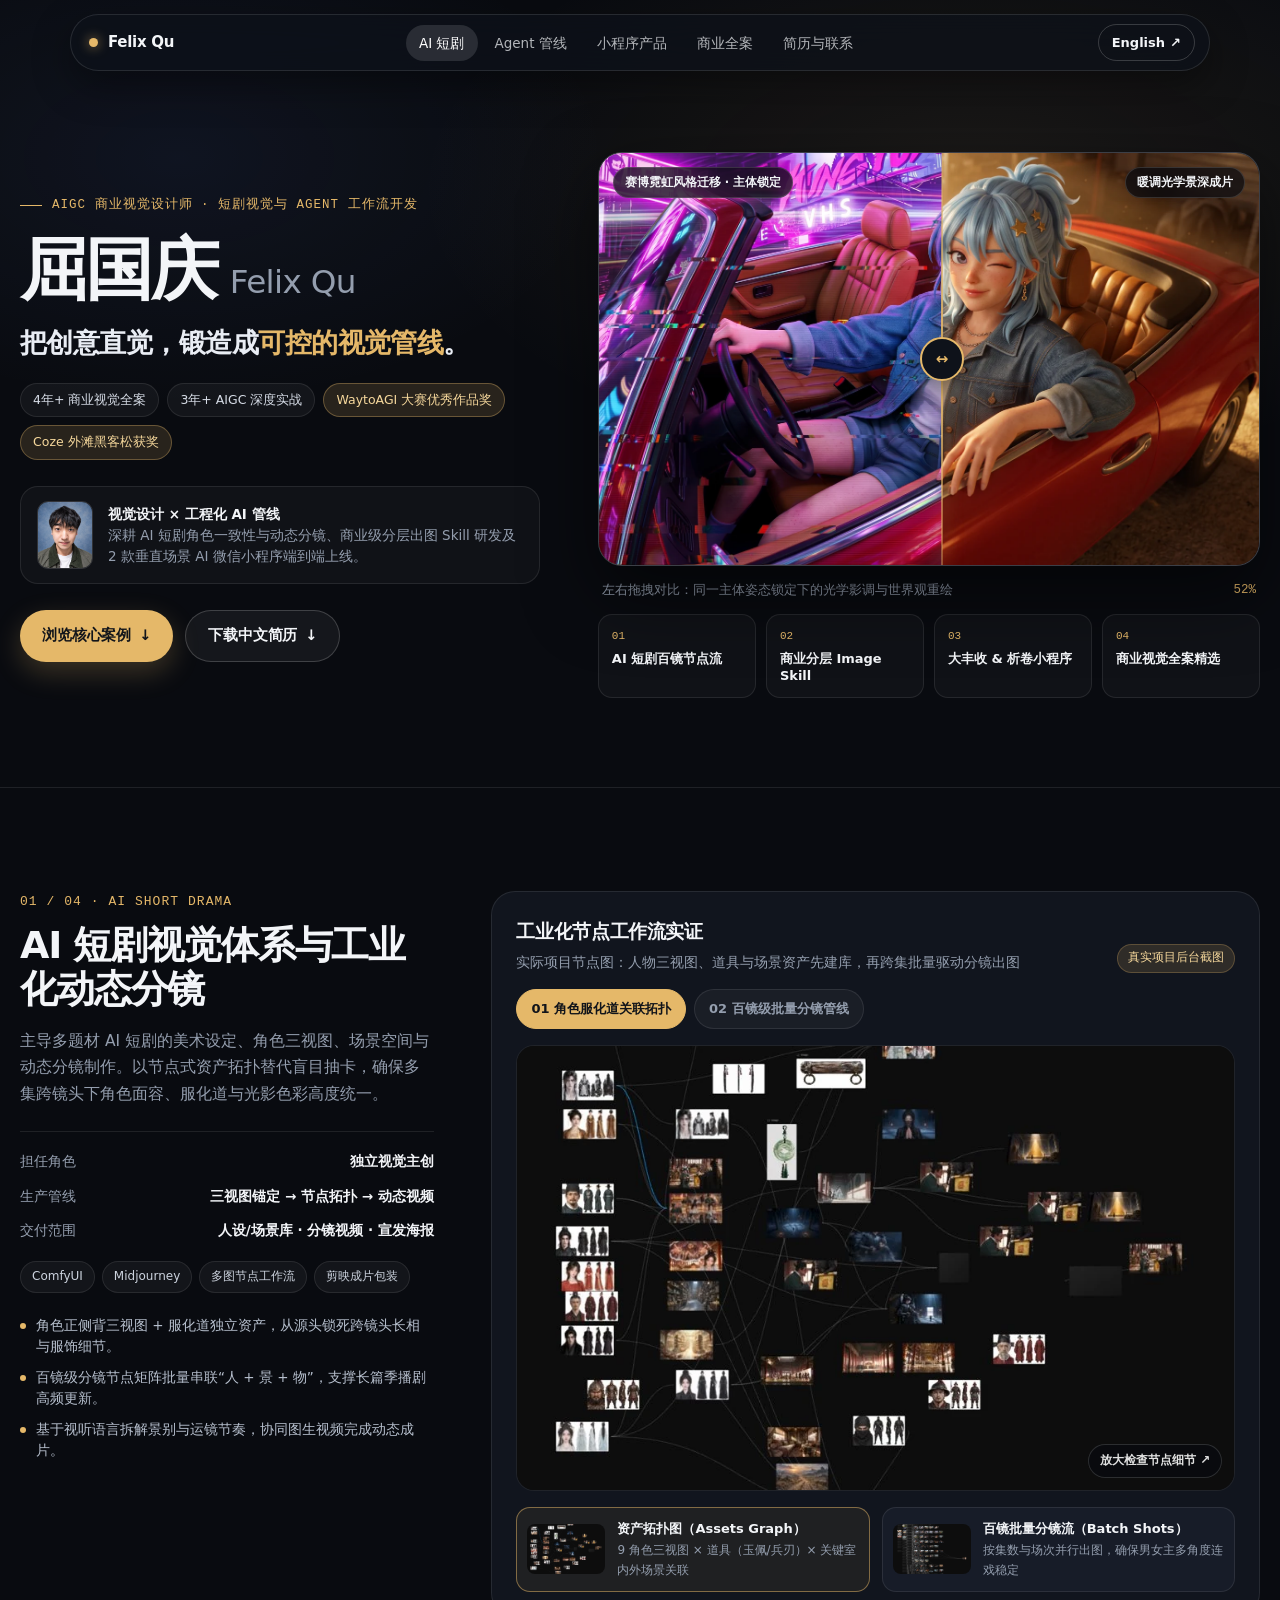
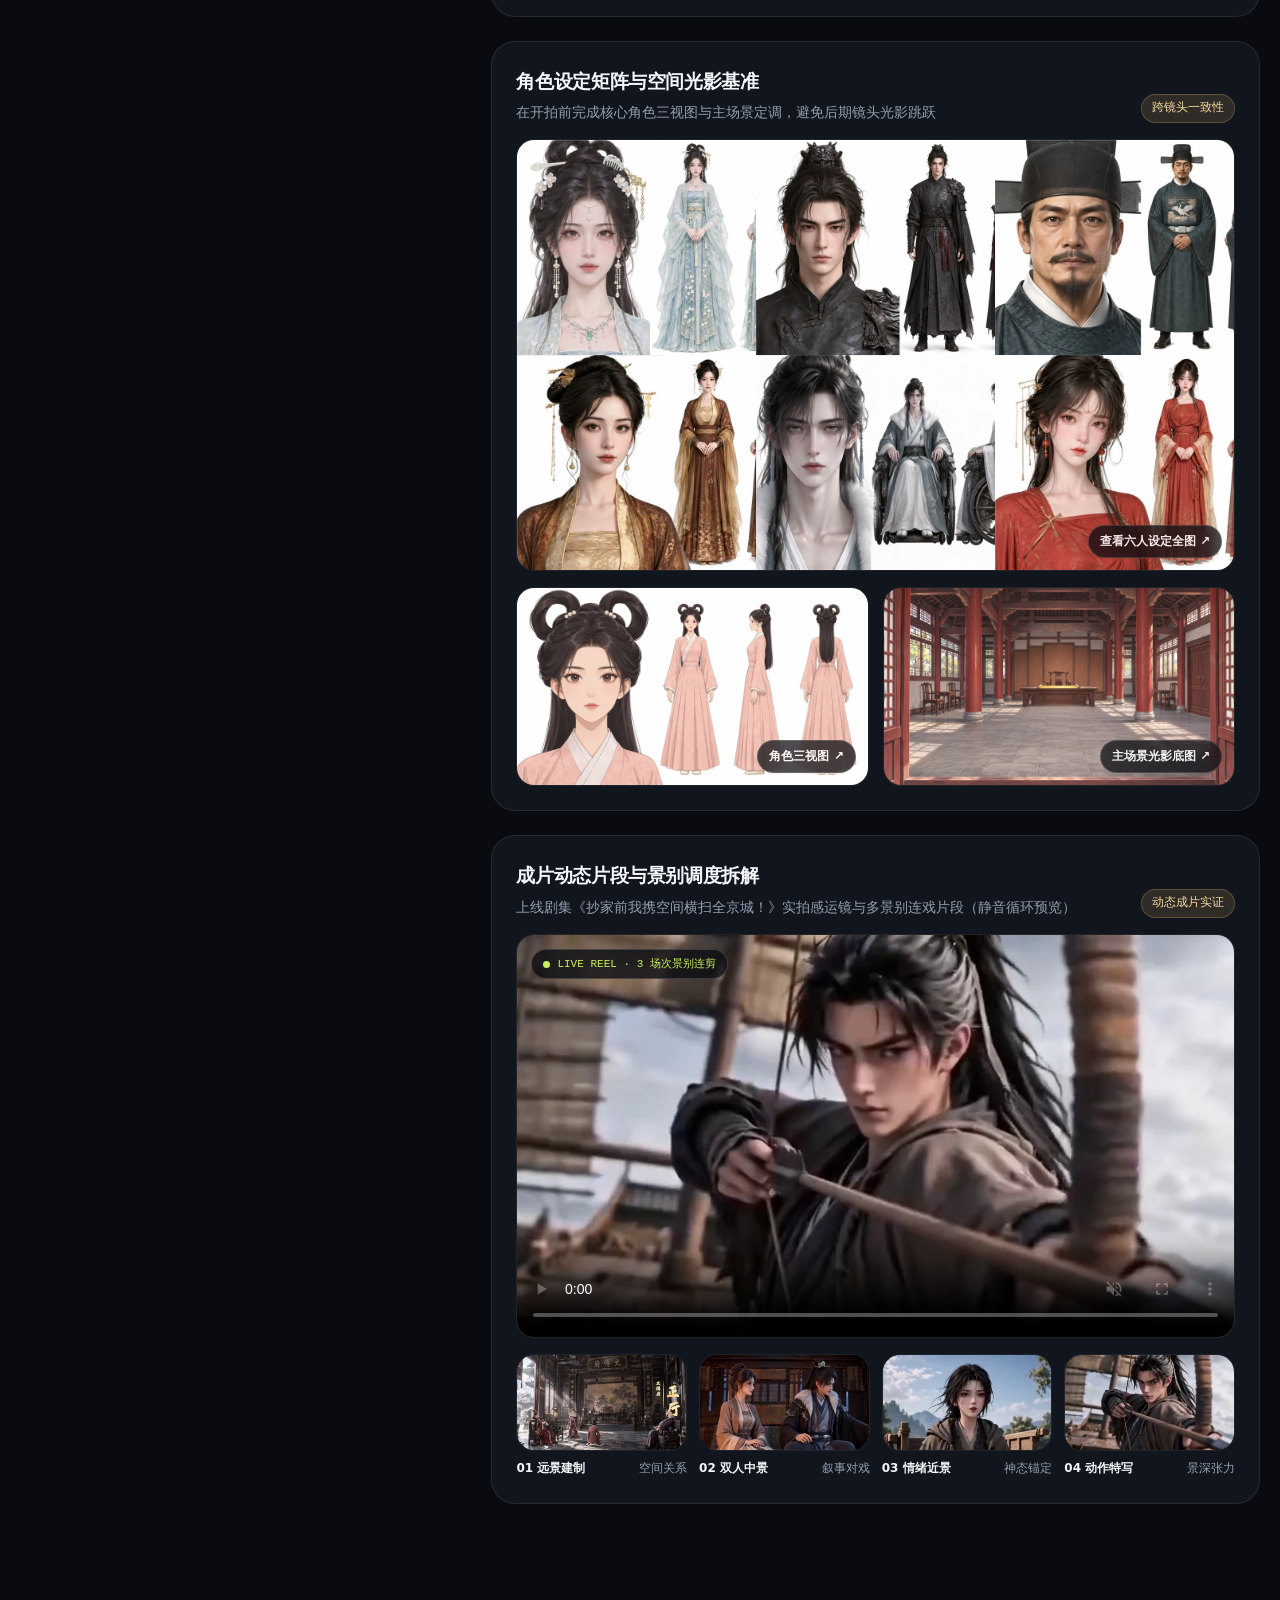
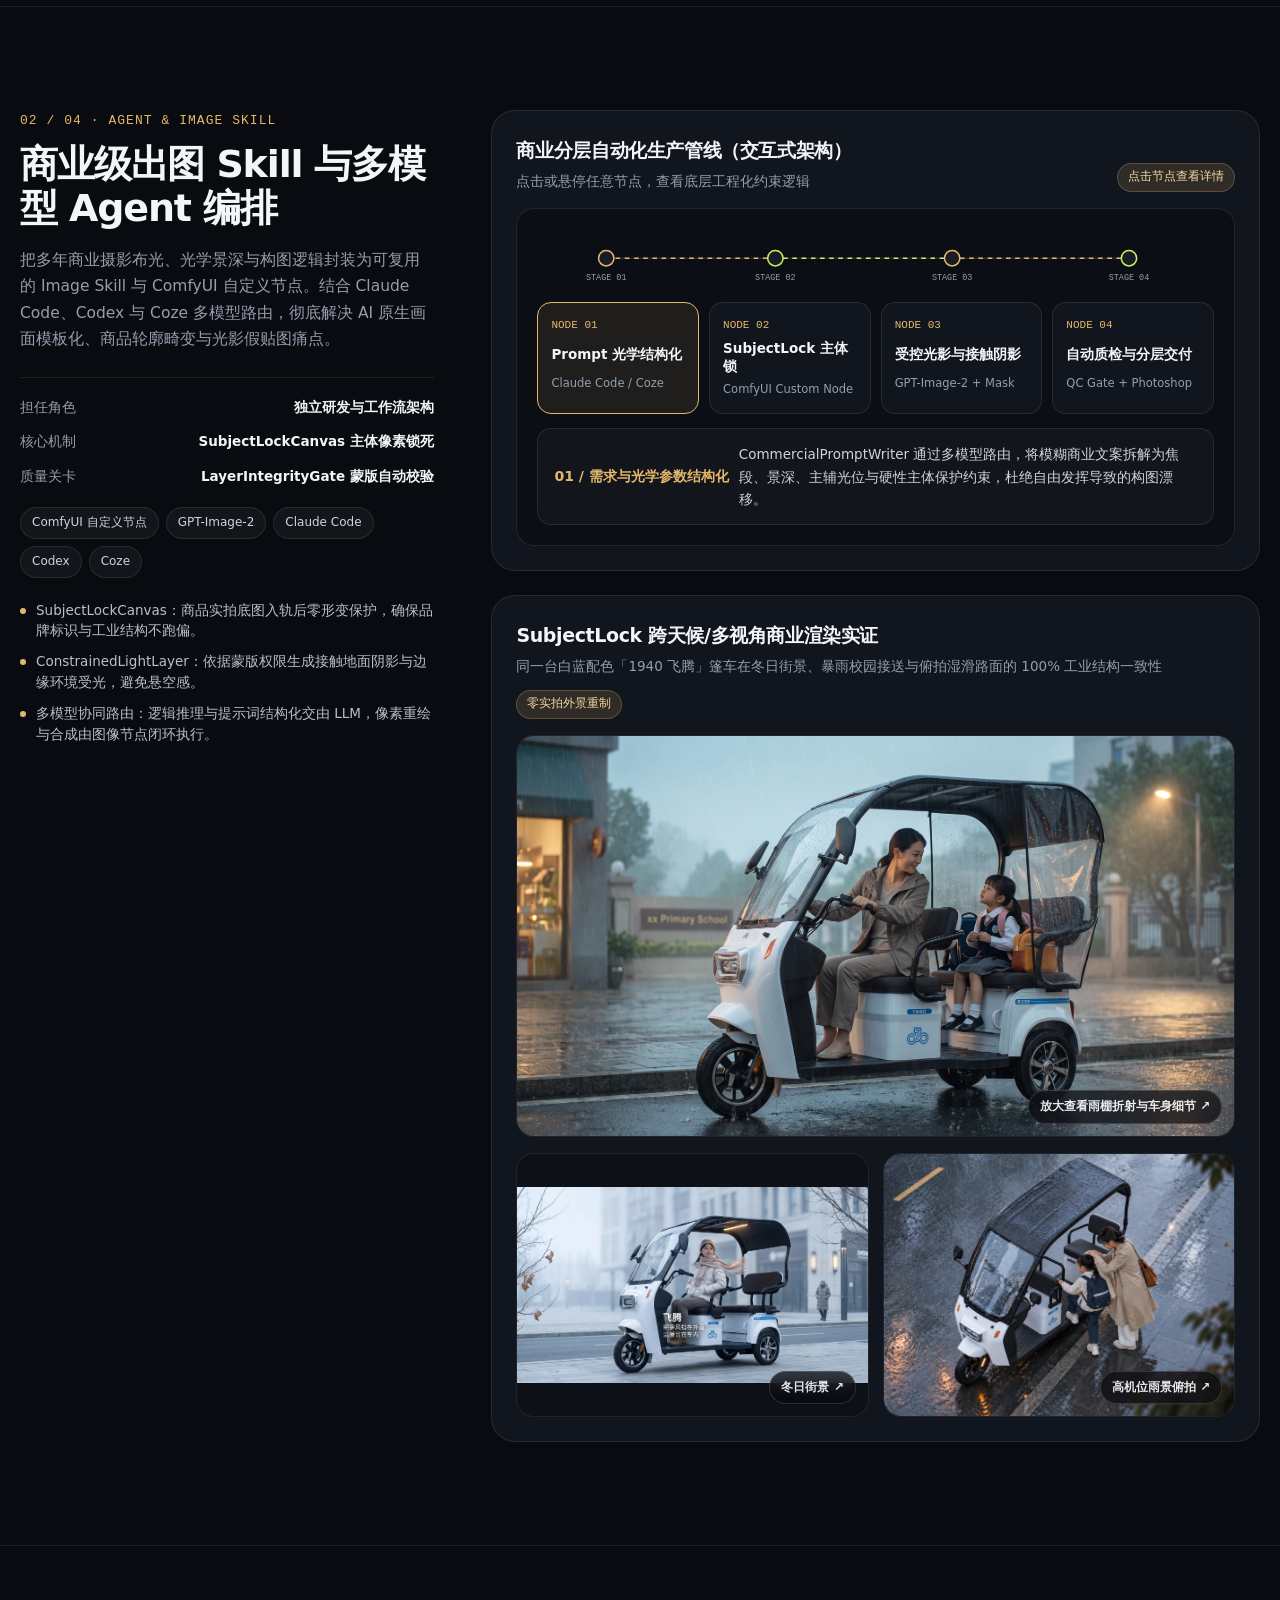
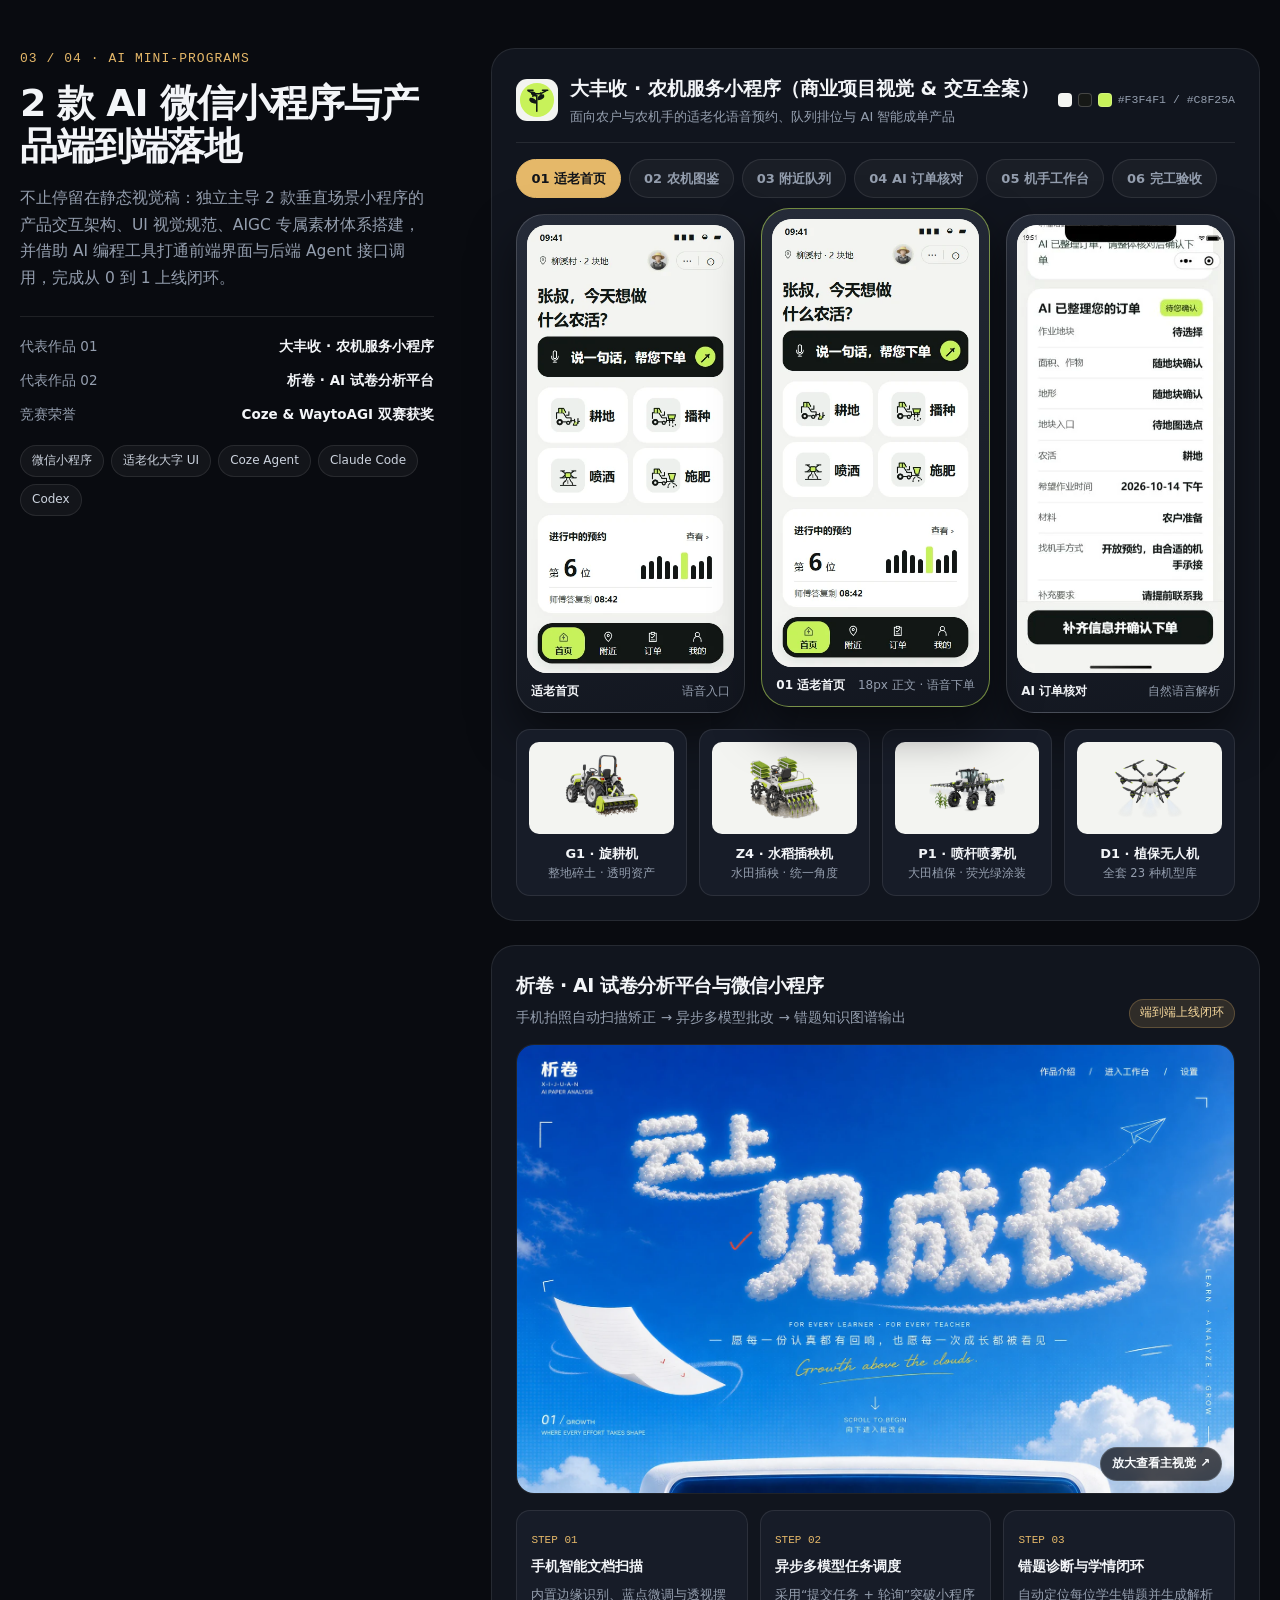
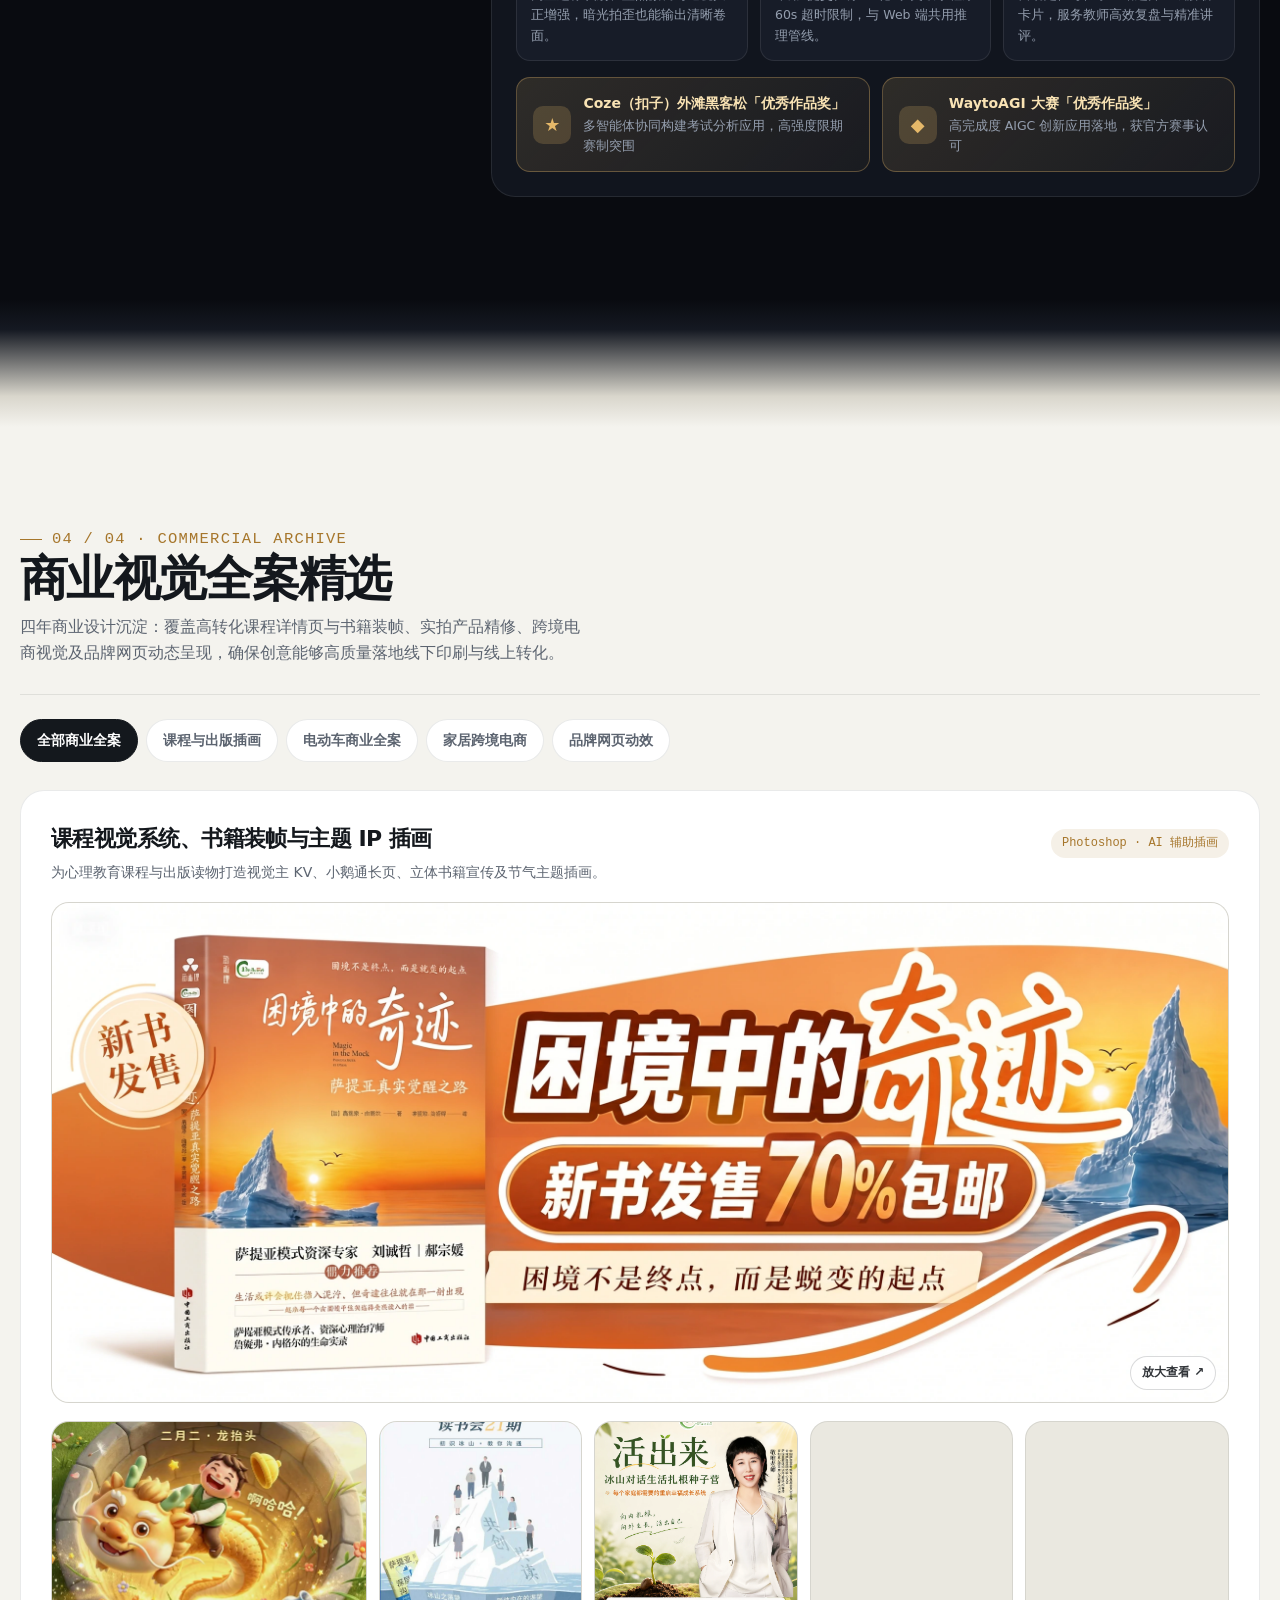
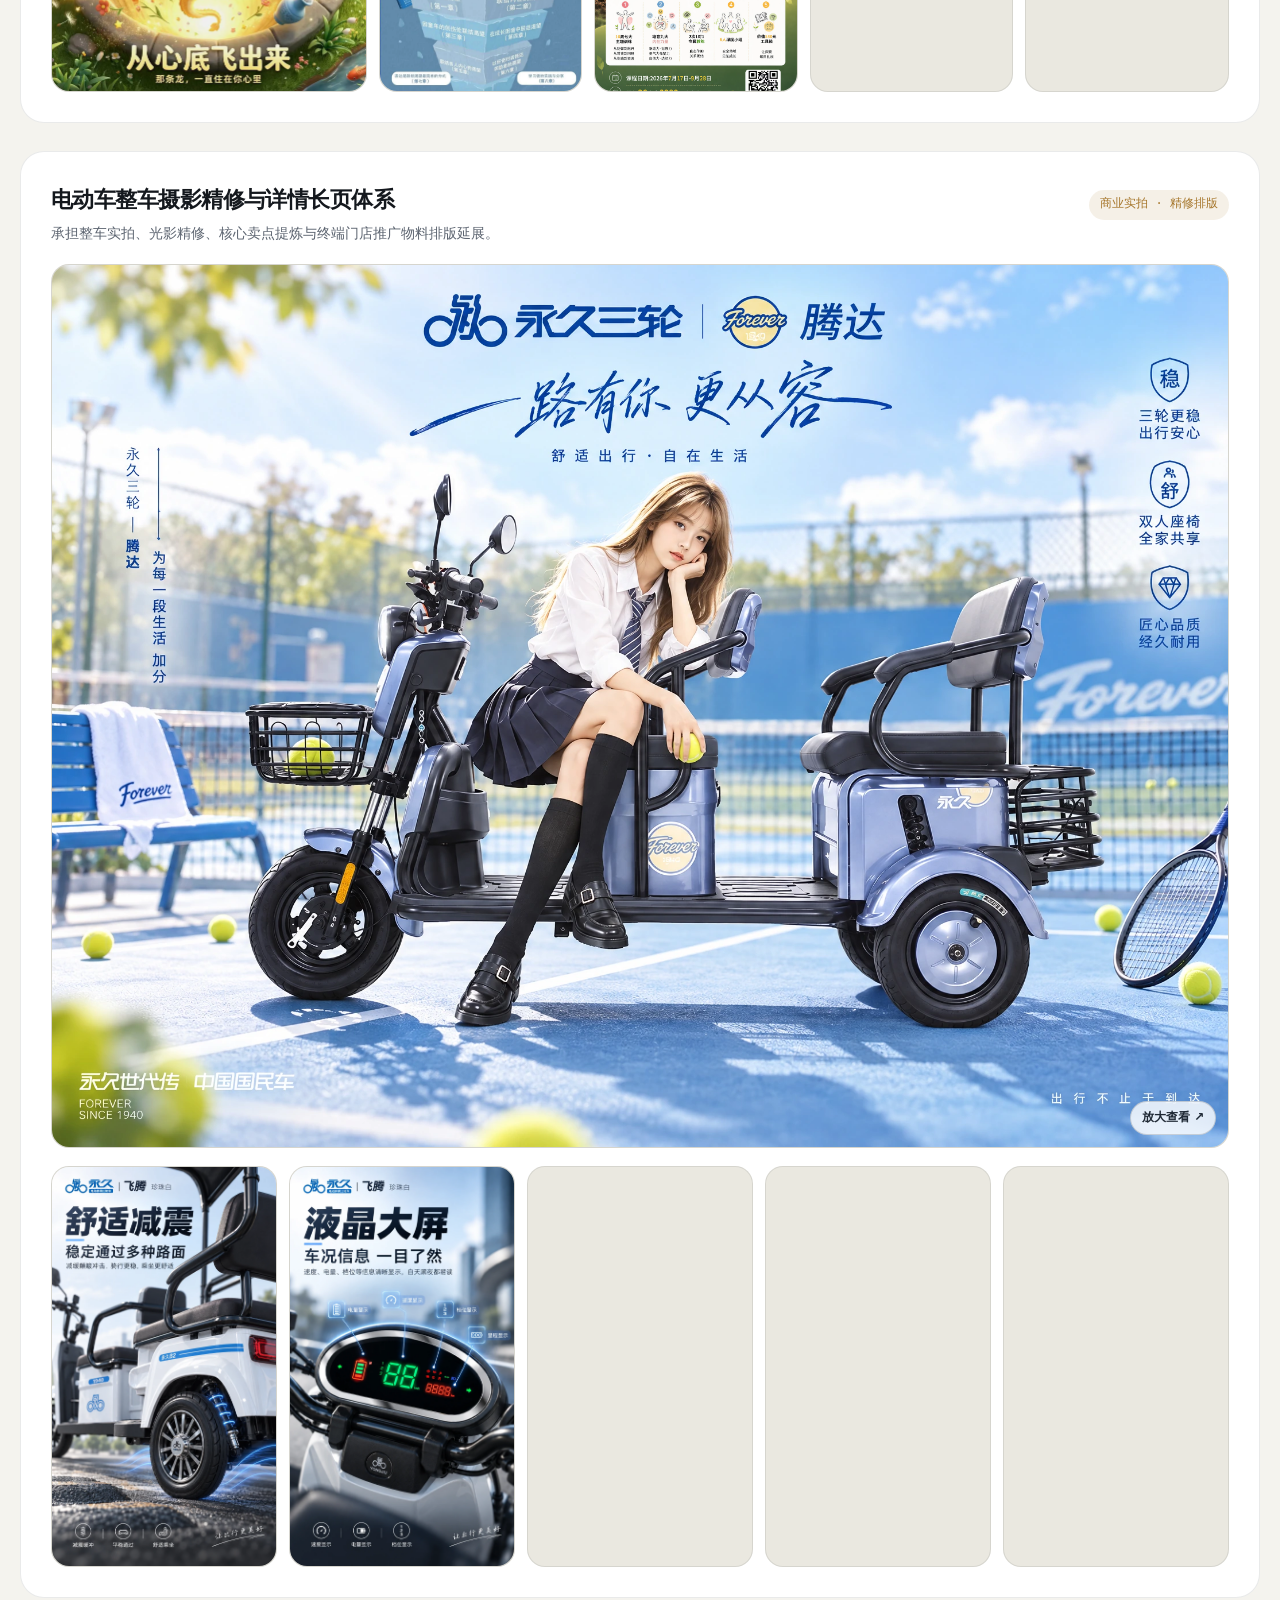
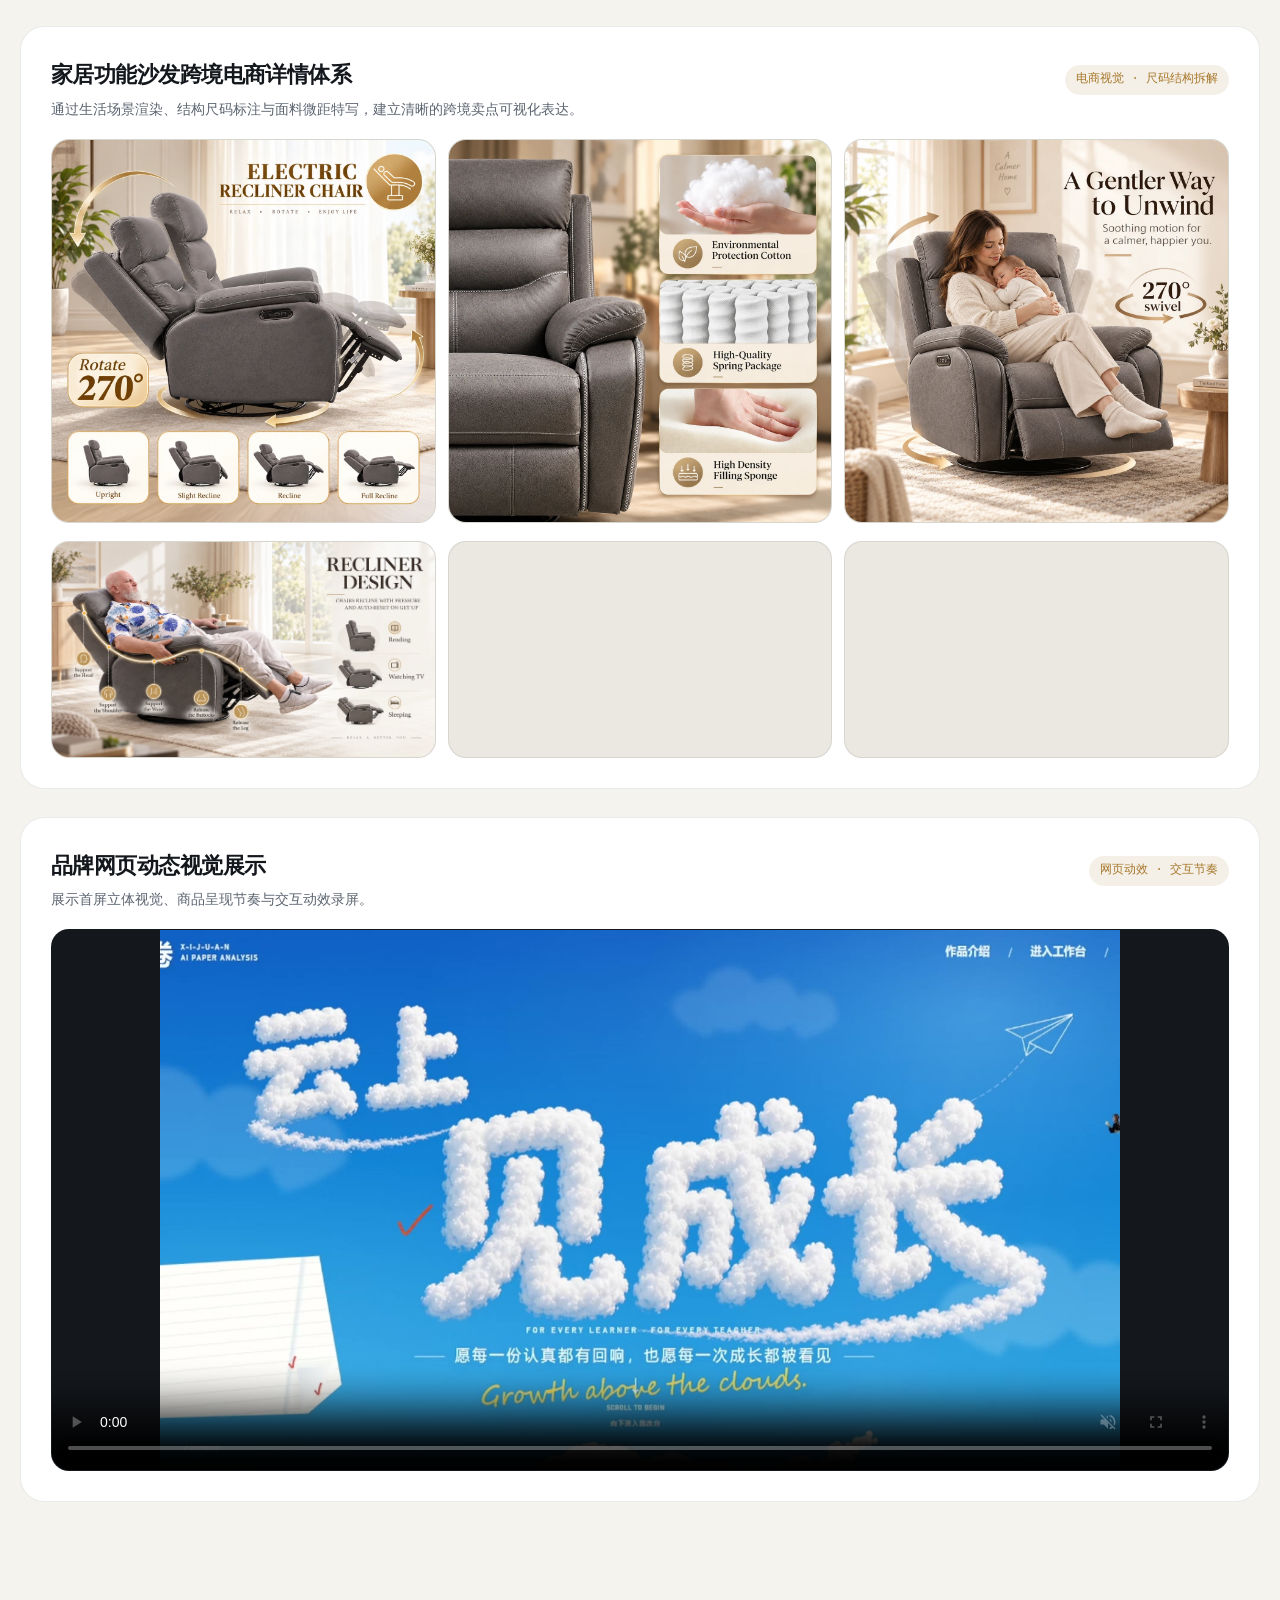
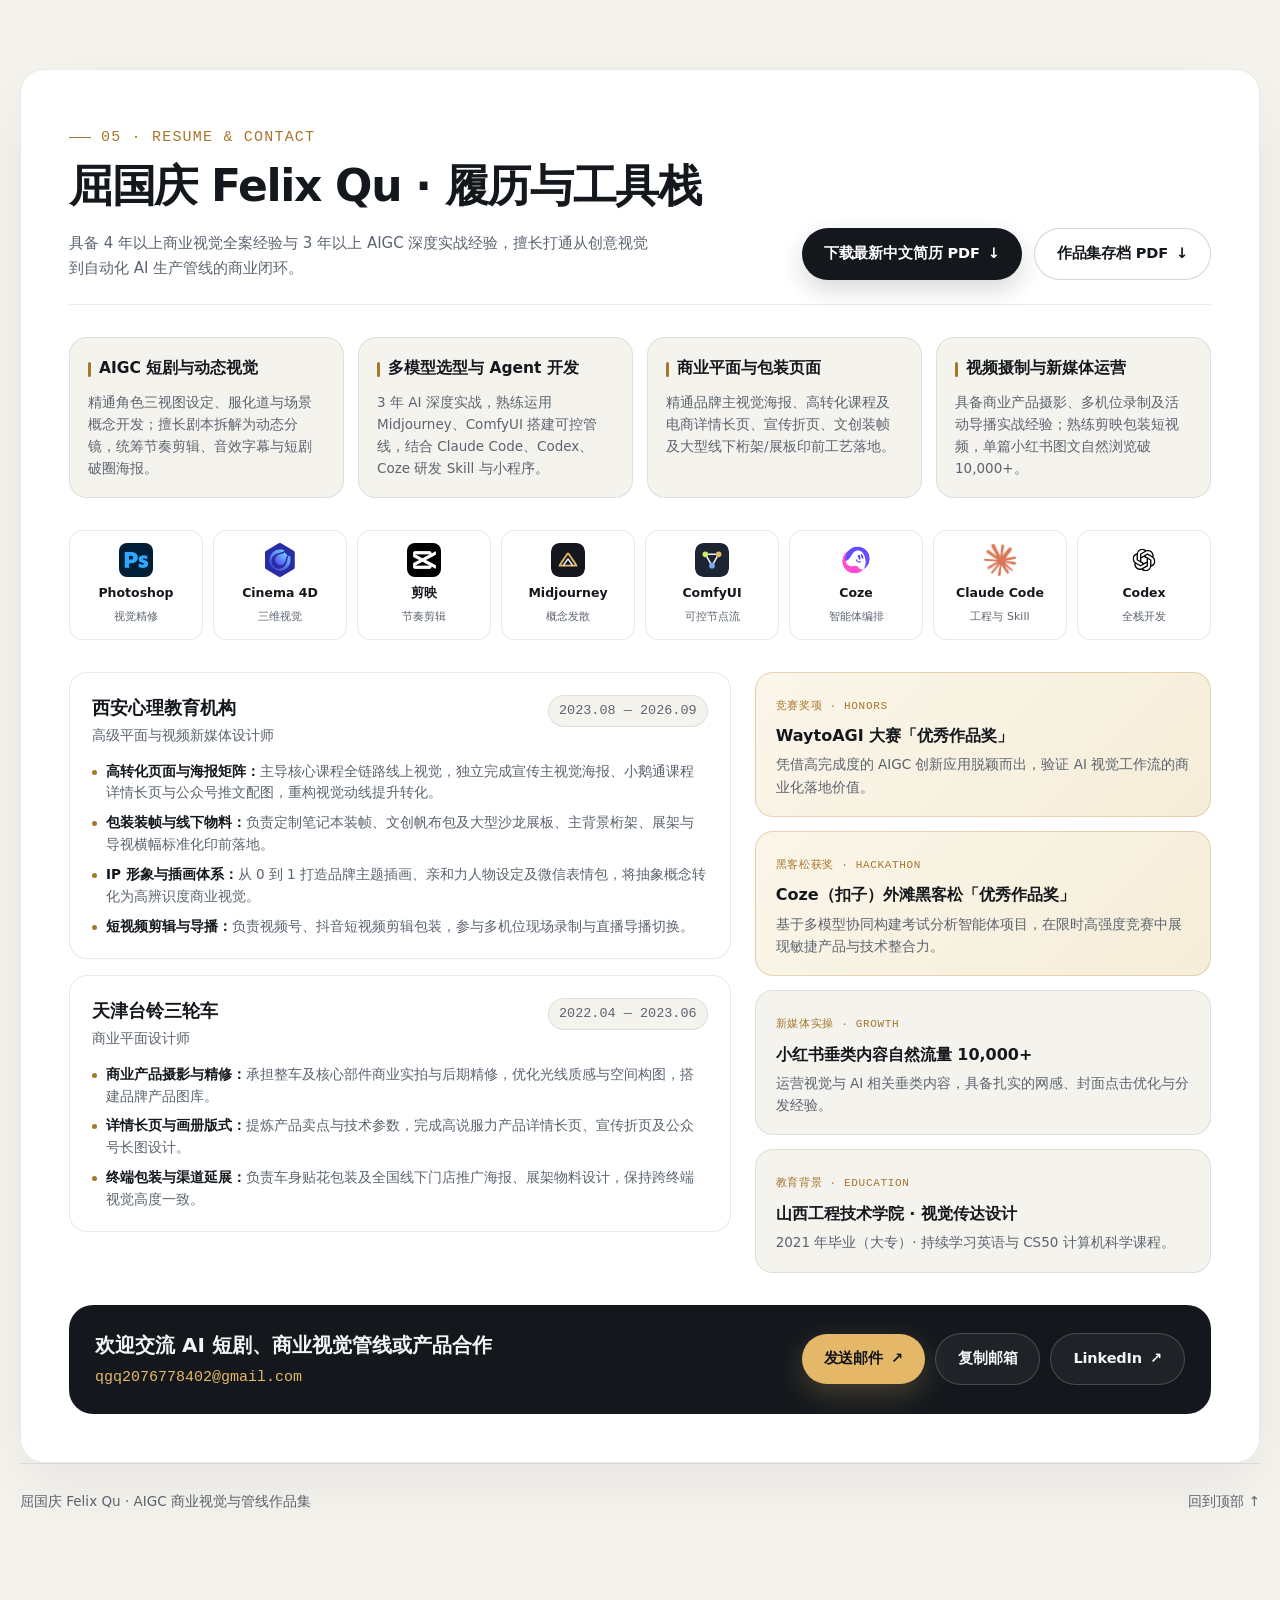
==== commit 6342146f: "Redesign mobile experience to be visual-first with collapsible drawers" ====
--- a/index.html
+++ b/index.html
@@ -7,8 +7,8 @@
   <meta name="description" content="屈国庆（Felix Qu）作品集：AI 短剧视觉体系与动态分镜、商业级分层出图 Image Skill 与多模型 Agent 工作流、微信小程序产品落地与商业视觉全案。">
   <meta name="theme-color" content="#090b10">
   <link rel="alternate" hreflang="en" href="en.html">
-  <link rel="stylesheet" href="styles-v5.css?v=5.3">
-  <script src="app-v5.js?v=5.3" defer></script>
+  <link rel="stylesheet" href="styles-v5.css?v=6.1">
+  <script src="app-v5.js?v=6.1" defer></script>
 </head>
 <body data-locale="zh">
   <a class="skip-link" href="#drama">跳至核心作品</a>
@@ -35,6 +35,21 @@
       <!-- HERO -->
       <section class="hero-section" aria-labelledby="hero-name">
         <div class="container hero-grid">
+          <div class="mobile-hero-head">
+            <div class="mobile-hero-id">
+              <img src="assets/portrait.webp" width="731" height="900" alt="" loading="eager" decoding="async">
+              <div>
+                <strong>屈国庆 <span>Felix Qu</span></strong>
+                <p>AIGC 商业视觉 · AI 短剧 · Agent 管线</p>
+              </div>
+            </div>
+            <div class="mobile-hero-pills">
+              <span class="is-gold">★ WaytoAGI 获奖</span>
+              <span class="is-gold">◆ Coze 黑客松获奖</span>
+              <span>4年+ 商业全案</span>
+            </div>
+          </div>
+
           <div class="hero-copy">
             <p class="eyebrow">AIGC 商业视觉设计师 · 短剧视觉与 Agent 工作流开发</p>
             <h1 id="hero-name" class="hero-title">屈国庆<span class="hero-title-en">Felix Qu</span></h1>
@@ -104,26 +119,31 @@
         <div class="container split-chapter">
           <aside class="chapter-sticky" data-reveal>
             <p class="chapter-index">01 / 04 · AI SHORT DRAMA</p>
-            <h2 id="drama-title" class="chapter-title">AI 短剧视觉体系与工业化动态分镜</h2>
-            <p class="chapter-lead">
-              主导多题材 AI 短剧的美术设定、角色三视图、场景空间与动态分镜制作。以节点式资产拓扑替代盲目抽卡，确保多集跨镜头下角色面容、服化道与光影色彩高度统一。
-            </p>
-            <dl class="meta-list">
-              <div class="meta-row"><dt>担任角色</dt><dd>独立视觉主创</dd></div>
-              <div class="meta-row"><dt>生产管线</dt><dd>三视图锚定 → 节点拓扑 → 动态视频</dd></div>
-              <div class="meta-row"><dt>交付范围</dt><dd>人设/场景库 · 分镜视频 · 宣发海报</dd></div>
-            </dl>
-            <div class="pill-group">
-              <span class="tech-pill">ComfyUI</span>
-              <span class="tech-pill">Midjourney</span>
-              <span class="tech-pill">多图节点工作流</span>
-              <span class="tech-pill">剪映成片包装</span>
-            </div>
-            <ul class="chapter-highlights">
-              <li>角色正侧背三视图 + 服化道独立资产，从源头锁死跨镜头长相与服饰细节。</li>
-              <li>百镜级分镜节点矩阵批量串联“人 + 景 + 物”，支撑长篇季播剧高频更新。</li>
-              <li>基于视听语言拆解景别与运镜节奏，协同图生视频完成动态成片。</li>
-            </ul>
+            <div class="chapter-head-bar">
+              <h2 id="drama-title" class="chapter-title">AI 短剧视觉体系与工业化动态分镜</h2>
+              <button class="mobile-drawer-btn" type="button" aria-expanded="false" data-drawer-toggle>项目拆解 <span aria-hidden="true">＋</span></button>
+            </div>
+            <div class="chapter-detail-drawer">
+              <p class="chapter-lead">
+                主导多题材 AI 短剧的美术设定、角色三视图、场景空间与动态分镜制作。以节点式资产拓扑替代盲目抽卡，确保多集跨镜头下角色面容、服化道与光影色彩高度统一。
+              </p>
+              <dl class="meta-list">
+                <div class="meta-row"><dt>担任角色</dt><dd>独立视觉主创</dd></div>
+                <div class="meta-row"><dt>生产管线</dt><dd>三视图锚定 → 节点拓扑 → 动态视频</dd></div>
+                <div class="meta-row"><dt>交付范围</dt><dd>人设/场景库 · 分镜视频 · 宣发海报</dd></div>
+              </dl>
+              <div class="pill-group">
+                <span class="tech-pill">ComfyUI</span>
+                <span class="tech-pill">Midjourney</span>
+                <span class="tech-pill">多图节点工作流</span>
+                <span class="tech-pill">剪映成片包装</span>
+              </div>
+              <ul class="chapter-highlights">
+                <li>角色正侧背三视图 + 服化道独立资产，从源头锁死跨镜头长相与服饰细节。</li>
+                <li>百镜级分镜节点矩阵批量串联“人 + 景 + 物”，支撑长篇季播剧高频更新。</li>
+                <li>基于视听语言拆解景别与运镜节奏，协同图生视频完成动态成片。</li>
+              </ul>
+            </div>
           </aside>
 
           <div class="chapter-showcase">
@@ -254,27 +274,32 @@
         <div class="container split-chapter">
           <aside class="chapter-sticky" data-reveal>
             <p class="chapter-index">02 / 04 · AGENT &amp; IMAGE SKILL</p>
-            <h2 id="pipeline-title" class="chapter-title">商业级出图 Skill 与多模型 Agent 编排</h2>
-            <p class="chapter-lead">
-              把多年商业摄影布光、光学景深与构图逻辑封装为可复用的 Image Skill 与 ComfyUI 自定义节点。结合 Claude Code、Codex 与 Coze 多模型路由，彻底解决 AI 原生画面模板化、商品轮廓畸变与光影假贴图痛点。
-            </p>
-            <dl class="meta-list">
-              <div class="meta-row"><dt>担任角色</dt><dd>独立研发与工作流架构</dd></div>
-              <div class="meta-row"><dt>核心机制</dt><dd>SubjectLockCanvas 主体像素锁死</dd></div>
-              <div class="meta-row"><dt>质量关卡</dt><dd>LayerIntegrityGate 蒙版自动校验</dd></div>
-            </dl>
-            <div class="pill-group">
-              <span class="tech-pill">ComfyUI 自定义节点</span>
-              <span class="tech-pill">GPT-Image-2</span>
-              <span class="tech-pill">Claude Code</span>
-              <span class="tech-pill">Codex</span>
-              <span class="tech-pill">Coze</span>
-            </div>
-            <ul class="chapter-highlights">
-              <li>SubjectLockCanvas：商品实拍底图入轨后零形变保护，确保品牌标识与工业结构不跑偏。</li>
-              <li>ConstrainedLightLayer：依据蒙版权限生成接触地面阴影与边缘环境受光，避免悬空感。</li>
-              <li>多模型协同路由：逻辑推理与提示词结构化交由 LLM，像素重绘与合成由图像节点闭环执行。</li>
-            </ul>
+            <div class="chapter-head-bar">
+              <h2 id="pipeline-title" class="chapter-title">商业级出图 Skill 与多模型 Agent 编排</h2>
+              <button class="mobile-drawer-btn" type="button" aria-expanded="false" data-drawer-toggle>项目拆解 <span aria-hidden="true">＋</span></button>
+            </div>
+            <div class="chapter-detail-drawer">
+              <p class="chapter-lead">
+                把多年商业摄影布光、光学景深与构图逻辑封装为可复用的 Image Skill 与 ComfyUI 自定义节点。结合 Claude Code、Codex 与 Coze 多模型路由，彻底解决 AI 原生画面模板化、商品轮廓畸变与光影假贴图痛点。
+              </p>
+              <dl class="meta-list">
+                <div class="meta-row"><dt>担任角色</dt><dd>独立研发与工作流架构</dd></div>
+                <div class="meta-row"><dt>核心机制</dt><dd>SubjectLockCanvas 主体像素锁死</dd></div>
+                <div class="meta-row"><dt>质量关卡</dt><dd>LayerIntegrityGate 蒙版自动校验</dd></div>
+              </dl>
+              <div class="pill-group">
+                <span class="tech-pill">ComfyUI 自定义节点</span>
+                <span class="tech-pill">GPT-Image-2</span>
+                <span class="tech-pill">Claude Code</span>
+                <span class="tech-pill">Codex</span>
+                <span class="tech-pill">Coze</span>
+              </div>
+              <ul class="chapter-highlights">
+                <li>SubjectLockCanvas：商品实拍底图入轨后零形变保护，确保品牌标识与工业结构不跑偏。</li>
+                <li>ConstrainedLightLayer：依据蒙版权限生成接触地面阴影与边缘环境受光，避免悬空感。</li>
+                <li>多模型协同路由：逻辑推理与提示词结构化交由 LLM，像素重绘与合成由图像节点闭环执行。</li>
+              </ul>
+            </div>
           </aside>
 
           <div class="chapter-showcase">
@@ -381,21 +406,26 @@
         <div class="container split-chapter">
           <aside class="chapter-sticky" data-reveal>
             <p class="chapter-index">03 / 04 · AI MINI-PROGRAMS</p>
-            <h2 id="apps-title" class="chapter-title">2 款 AI 微信小程序与产品端到端落地</h2>
-            <p class="chapter-lead">
-              不止停留在静态视觉稿：独立主导 2 款垂直场景小程序的产品交互架构、UI 视觉规范、AIGC 专属素材体系搭建，并借助 AI 编程工具打通前端界面与后端 Agent 接口调用，完成从 0 到 1 上线闭环。
-            </p>
-            <dl class="meta-list">
-              <div class="meta-row"><dt>代表作品 01</dt><dd>大丰收 · 农机服务小程序</dd></div>
-              <div class="meta-row"><dt>代表作品 02</dt><dd>析卷 · AI 试卷分析平台</dd></div>
-              <div class="meta-row"><dt>竞赛荣誉</dt><dd>Coze &amp; WaytoAGI 双赛获奖</dd></div>
-            </dl>
-            <div class="pill-group">
-              <span class="tech-pill">微信小程序</span>
-              <span class="tech-pill">适老化大字 UI</span>
-              <span class="tech-pill">Coze Agent</span>
-              <span class="tech-pill">Claude Code</span>
-              <span class="tech-pill">Codex</span>
+            <div class="chapter-head-bar">
+              <h2 id="apps-title" class="chapter-title">2 款 AI 微信小程序与产品端到端落地</h2>
+              <button class="mobile-drawer-btn" type="button" aria-expanded="false" data-drawer-toggle>项目拆解 <span aria-hidden="true">＋</span></button>
+            </div>
+            <div class="chapter-detail-drawer">
+              <p class="chapter-lead">
+                不止停留在静态视觉稿：独立主导 2 款垂直场景小程序的产品交互架构、UI 视觉规范、AIGC 专属素材体系搭建，并借助 AI 编程工具打通前端界面与后端 Agent 接口调用，完成从 0 到 1 上线闭环。
+              </p>
+              <dl class="meta-list">
+                <div class="meta-row"><dt>代表作品 01</dt><dd>大丰收 · 农机服务小程序</dd></div>
+                <div class="meta-row"><dt>代表作品 02</dt><dd>析卷 · AI 试卷分析平台</dd></div>
+                <div class="meta-row"><dt>竞赛荣誉</dt><dd>Coze &amp; WaytoAGI 双赛获奖</dd></div>
+              </dl>
+              <div class="pill-group">
+                <span class="tech-pill">微信小程序</span>
+                <span class="tech-pill">适老化大字 UI</span>
+                <span class="tech-pill">Coze Agent</span>
+                <span class="tech-pill">Claude Code</span>
+                <span class="tech-pill">Codex</span>
+              </div>
             </div>
           </aside>
 
@@ -525,6 +555,12 @@
                 <span class="zoom-badge">放大查看主视觉 ↗</span>
               </button>
 
+              <div class="mobile-chip-strip">
+                <span>01 智能寻边扫描</span>
+                <span>02 多模型异步批改</span>
+                <span>03 错题图谱</span>
+              </div>
+
               <div class="xijuan-steps">
                 <div class="xijuan-step">
                   <small>STEP 01</small>
@@ -768,6 +804,7 @@
                     </div>
                     <span class="exp-date">2023.08 — 2026.09</span>
                   </div>
+                  <button class="mobile-exp-toggle" type="button" aria-expanded="false" data-exp-toggle data-open-text="展开职责详情 ＋" data-close-text="收起职责详情 －">展开职责详情 ＋</button>
                   <ul class="exp-bullets">
                     <li><strong>高转化页面与海报矩阵：</strong>主导核心课程全链路线上视觉，独立完成宣传主视觉海报、小鹅通课程详情长页与公众号推文配图，重构视觉动线提升转化。</li>
                     <li><strong>包装装帧与线下物料：</strong>负责定制笔记本装帧、文创帆布包及大型沙龙展板、主背景桁架、展架与导视横幅标准化印前落地。</li>
@@ -784,6 +821,7 @@
                     </div>
                     <span class="exp-date">2022.04 — 2023.06</span>
                   </div>
+                  <button class="mobile-exp-toggle" type="button" aria-expanded="false" data-exp-toggle data-open-text="展开职责详情 ＋" data-close-text="收起职责详情 －">展开职责详情 ＋</button>
                   <ul class="exp-bullets">
                     <li><strong>商业产品摄影与精修：</strong>承担整车及核心部件商业实拍与后期精修，优化光线质感与空间构图，搭建品牌产品图库。</li>
                     <li><strong>详情长页与画册版式：</strong>提炼产品卖点与技术参数，完成高说服力产品详情长页、宣传折页及公众号长图设计。</li>
--- a/styles-v5.css
+++ b/styles-v5.css
@@ -1822,58 +1822,70 @@
   }
 }
 
-/* Floating Mobile Bottom Dock (hidden on desktop) */
-.mobile-dock {
+/* Mobile-Only Helpers & Bottom Dock (hidden on desktop) */
+.mobile-dock,
+.mobile-hero-head,
+.mobile-drawer-btn,
+.mobile-chip-strip,
+.mobile-exp-toggle {
   display: none;
+}
+
+.chapter-head-bar {
+  display: block;
+}
+
+.chapter-detail-drawer {
+  display: block;
 }
 
 @media (max-width: 760px) {
   html {
-    scroll-padding-top: 72px;
+    scroll-padding-top: 66px;
   }
   .container {
-    width: calc(100% - 28px);
+    width: calc(100% - 20px);
   }
 
   /* Compact Header + Bottom Navigation Dock */
   .site-header {
-    top: 10px;
-    width: calc(100% - 24px);
-    padding: 7px 10px 7px 14px;
+    top: 8px;
+    width: calc(100% - 20px);
+    padding: 6px 8px 6px 13px;
     gap: 8px;
   }
   .site-nav {
     display: none;
   }
   .lang-switch {
-    padding: 5px 11px;
-    font-size: 12px;
+    padding: 4px 10px;
+    font-size: 11.5px;
   }
 
   .mobile-dock {
     position: fixed;
     left: 50%;
-    bottom: max(12px, env(safe-area-inset-bottom));
+    bottom: max(10px, env(safe-area-inset-bottom));
     transform: translateX(-50%);
-    width: min(calc(100% - 24px), 400px);
+    width: min(calc(100% - 20px), 400px);
     z-index: 105;
     display: grid;
     grid-template-columns: repeat(5, minmax(0, 1fr));
     gap: 3px;
-    padding: 5px;
+    padding: 4px;
     border-radius: 999px;
     backdrop-filter: blur(18px) saturate(160%);
     -webkit-backdrop-filter: blur(18px) saturate(160%);
     transition: background-color 0.18s var(--ease-out), border-color 0.18s var(--ease-out), box-shadow 0.18s var(--ease-out);
   }
   .mobile-dock[data-dock-theme="dark"] {
-    background: rgba(14, 17, 25, 0.88);
+    background: rgba(14, 17, 25, 0.9);
     border: 1px solid rgba(255, 255, 255, 0.14);
     color: var(--dark-text);
     box-shadow: 0 12px 32px rgba(0, 0, 0, 0.48);
   }
   .mobile-dock[data-dock-theme="light"] {
-    background: rgba(255, 255, 255, 0.94);
+    background: rgba(255, 255, 255, 0.95);
     border: 1px solid rgba(20, 24, 29, 0.12);
     color: var(--light-text);
     box-shadow: 0 12px 30px rgba(20, 24, 29, 0.12);
@@ -1899,58 +1911,135 @@
     color: #ffffff;
   }
 
-  /* Tighter Vertical Cadence & Edge-to-Edge Cards */
+  /* Screen 1: Visual-First Mobile Hero (Avatar + Visual Stage + CTAs above fold) */
   .hero-section {
-    padding: 76px 0 42px;
+    padding: 64px 0 28px;
   }
   .hero-grid {
-    gap: 24px;
-  }
-  .eyebrow {
+    display: flex;
+    flex-direction: column;
+    gap: 12px;
+  }
+  .hero-grid > * {
+    min-width: 0;
+    max-width: 100%;
+  }
+  .mobile-hero-head {
+    display: grid;
+    gap: 8px;
+    order: 1;
+  }
+  .mobile-hero-id {
+    display: flex;
+    align-items: center;
+    gap: 11px;
+  }
+  .mobile-hero-id img {
+    width: 44px;
+    height: 44px;
+    border-radius: 12px;
+    object-fit: cover;
+    object-position: top center;
+    border: 1px solid rgba(255, 255, 255, 0.18);
+    flex-shrink: 0;
+  }
+  .mobile-hero-id strong {
+    display: block;
+    font-size: 20px;
+    line-height: 1.15;
+    letter-spacing: -0.02em;
+    color: var(--dark-text);
+  }
+  .mobile-hero-id strong span {
+    font-weight: 500;
+    font-size: 13px;
+    color: var(--dark-muted);
+    margin-left: 6px;
+  }
+  .mobile-hero-id p {
+    margin: 2px 0 0;
+    font-size: 12px;
+    color: var(--gold);
+    font-weight: 500;
+  }
+  .mobile-hero-pills {
+    display: flex;
+    flex-wrap: nowrap;
+    overflow-x: auto;
+    scrollbar-width: none;
+    gap: 6px;
+  }
+  .mobile-hero-pills::-webkit-scrollbar {
+    display: none;
+  }
+  .mobile-hero-pills span {
+    flex: 0 0 auto;
+    padding: 4px 9px;
+    border-radius: 999px;
     font-size: 11px;
-    letter-spacing: 0.04em;
-    line-height: 1.4;
-    margin-bottom: 12px;
-  }
-  .eyebrow::before {
-    width: 14px;
-  }
-  .hero-title {
-    font-size: 36px;
-  }
-  .hero-title-en {
-    margin-left: 10px;
-    font-size: 0.52em;
-  }
-  .hero-tagline {
-    font-size: 18.5px;
-    margin-top: 12px;
-  }
-  .hero-badges {
-    margin-top: 16px;
-    gap: 6px;
-  }
-  .hero-badges li {
-    padding: 5px 10px;
-    font-size: 11.5px;
-  }
-  .hero-author {
-    margin-top: 18px;
-    padding: 12px;
-    gap: 12px;
-  }
-  .hero-portrait {
-    width: 48px;
-    height: 60px;
-  }
-  .hero-author p {
-    font-size: 12.5px;
+    font-weight: 600;
+    background: rgba(255, 255, 255, 0.05);
+    border: 1px solid var(--dark-border);
+    color: #d6dce6;
+  }
+  .mobile-hero-pills span.is-gold {
+    background: var(--gold-soft);
+    border-color: rgba(229, 184, 105, 0.34);
+    color: #f6d89c;
+  }
+
+  .hero-stage {
+    order: 2;
+    gap: 8px;
+  }
+  .compare-frame {
+    aspect-ratio: 5 / 4;
+    border-radius: 16px;
+  }
+  .compare-label {
+    font-size: 10.5px;
+    padding: 4px 9px;
+  }
+  .compare-label.left {
+    top: 10px;
+    left: 10px;
+  }
+  .compare-label.right {
+    top: auto;
+    bottom: 10px;
+    right: 10px;
+  }
+  .compare-handle {
+    width: 38px;
+    height: 38px;
+    font-size: 14px;
+  }
+  .compare-caption-bar {
+    font-size: 11px;
+    min-width: 0;
+  }
+  .compare-caption-bar span:first-child {
+    flex: 1;
+    min-width: 0;
+    white-space: nowrap;
+    overflow: hidden;
+    text-overflow: ellipsis;
+  }
+  .hero-index-strip {
+    display: none;
+  }
+
+  .hero-copy {
+    order: 3;
+  }
+  .hero-copy > :not(.hero-actions) {
+    display: none;
   }
   .hero-actions {
     display: grid;
     grid-template-columns: repeat(2, minmax(0, 1fr));
-    gap: 10px;
-    margin-top: 18px;
+    gap: 8px;
+    margin-top: 2px;
   }
   .hero-actions .btn {
     width: 100%;
@@ -1958,80 +2047,109 @@
     font-size: 13px;
   }
 
-  /* Hero Compare Frame: 4:3 Tall Aspect & Non-Colliding Staggered Labels */
-  .compare-frame {
-    aspect-ratio: 4 / 3;
-    border-radius: 18px;
-  }
-  .compare-label {
-    font-size: 10.5px;
-    padding: 4px 9px;
-  }
-  .compare-label.left {
-    top: 10px;
-    left: 10px;
-  }
-  .compare-label.right {
-    top: auto;
-    bottom: 10px;
-    right: 10px;
-  }
-  .compare-handle {
-    width: 38px;
-    height: 38px;
-    font-size: 14px;
-  }
-  .compare-caption-bar {
-    font-size: 11.5px;
-  }
-  .hero-index-strip {
-    grid-template-columns: repeat(2, minmax(0, 1fr));
-    gap: 8px;
-  }
-  .hero-index-card {
-    padding: 10px 11px;
-  }
-  .hero-index-card strong {
-    font-size: 12.5px;
-  }
-
-  /* Chapters & Cards */
+  /* Compact 2-Line Chapter Header + Optional Collapsible Drawer */
   .chapter-section,
   .gallery-section {
-    padding: 44px 0;
+    padding: 32px 0;
   }
   .atmosphere-bridge {
-    height: 64px;
+    height: 44px;
+  }
+  .split-chapter {
+    gap: 14px;
+  }
+  .chapter-index {
+    font-size: 11px;
+    margin-bottom: 4px;
+  }
+  .chapter-head-bar {
+    display: flex;
+    align-items: center;
+    justify-content: space-between;
+    gap: 10px;
   }
   .chapter-title {
-    font-size: 26px;
+    font-size: 21px;
+    line-height: 1.22;
+  }
+  .mobile-drawer-btn {
+    display: inline-flex;
+    align-items: center;
+    gap: 4px;
+    padding: 6px 11px;
+    border-radius: 999px;
+    font-size: 12px;
+    font-weight: 600;
+    background: rgba(255, 255, 255, 0.06);
+    border: 1px solid var(--dark-border-strong);
+    color: var(--gold);
+    white-space: nowrap;
+    flex-shrink: 0;
+  }
+  .chapter-detail-drawer {
+    display: none;
+    margin-top: 12px;
+    padding: 12px;
+    border-radius: 14px;
+    background: var(--dark-surface);
+    border: 1px solid var(--dark-border);
+  }
+  .chapter-detail-drawer.is-open {
+    display: block;
   }
   .chapter-lead {
-    font-size: 14.5px;
+    font-size: 13.5px;
+    margin-top: 0;
+  }
+  .meta-list {
+    margin-top: 14px;
+    padding-top: 12px;
+    gap: 8px;
+  }
+  .chapter-highlights {
     margin-top: 12px;
-  }
-  .meta-list {
-    margin-top: 18px;
-    padding-top: 14px;
-    gap: 9px;
-  }
-  .chapter-highlights {
-    margin-top: 16px;
-    gap: 8px;
+    gap: 7px;
+  }
+
+  /* Strip Verbose Text Walls Inside Cards (Visual-First) */
+  .chapter-showcase {
+    gap: 14px;
   }
   .showcase-card,
   .commercial-block {
-    padding: 15px;
-    border-radius: 18px;
-    gap: 14px;
+    padding: 11px;
+    border-radius: 16px;
+    gap: 10px;
+  }
+  .card-head,
+  .block-head {
+    align-items: center;
+    gap: 8px;
   }
   .card-head h3,
   .block-head h3 {
-    font-size: 17px;
+    font-size: 15.5px;
+    line-height: 1.3;
+  }
+  .card-tag,
+  .block-tools {
+    font-size: 10.5px;
+    padding: 3px 8px;
   }
   .card-head p,
-  .block-head p {
-    font-size: 13px;
+  .block-head p,
+  .editorial-header p,
+  .resume-top p,
+  .node-thumb-pair,
+  .app-brand-id p,
+  .palette-dots,
+  .xijuan-steps,
+  .competency-card p,
+  .aside-card p,
+  .tool-tile span,
+  .shot-card figcaption span,
+  .award-badge span {
+    display: none;
   }
 
   /* Native Horizontal Scrollable Pill Bars */
@@ -2041,8 +2159,8 @@
     overflow-x: auto;
     scrollbar-width: none;
     -webkit-overflow-scrolling: touch;
-    margin-inline: -4px;
-    padding: 2px 4px 4px;
+    margin-inline: -2px;
+    padding: 2px;
   }
   .tab-bar::-webkit-scrollbar,
   .filter-bar::-webkit-scrollbar {
@@ -2052,69 +2170,125 @@
   .filter-btn {
     flex: 0 0 auto;
     white-space: nowrap;
-    padding: 7px 13px;
-    font-size: 12.5px;
-  }
-
-  /* Chapter 01 Drama Grids */
-  .node-thumb-pair,
-  .grid-2,
-  .xijuan-steps,
-  .award-row,
-  .competency-grid {
-    grid-template-columns: 1fr;
-    gap: 10px;
-  }
-  .node-thumb-card img {
-    width: 64px;
-    height: 42px;
+    padding: 6px 12px;
+    font-size: 12px;
+  }
+
+  /* Visual-First Card Ordering: Reel & Finished Renders First */
+  #drama .chapter-showcase > article:nth-child(3) {
+    order: 1;
+  }
+  #drama .chapter-showcase > article:nth-child(2) {
+    order: 2;
+  }
+  #drama .chapter-showcase > article:nth-child(1) {
+    order: 3;
+  }
+  #pipeline .chapter-showcase > article:nth-child(2) {
+    order: 1;
+  }
+  #pipeline .chapter-showcase > article:nth-child(1) {
+    order: 2;
+  }
+
+  /* Chapter 01 & 02: Peek-Ahead Horizontal Carousels & 2x2 Filmstrip */
+  #drama .grid-2,
+  #pipeline .grid-2 {
+    display: grid;
+    grid-template-columns: none;
+    grid-auto-flow: column;
+    grid-auto-columns: 85%;
+    overflow-x: auto;
+    scroll-snap-type: x mandatory;
+    scrollbar-width: none;
+    gap: 8px;
+  }
+  #drama .grid-2::-webkit-scrollbar,
+  #pipeline .grid-2::-webkit-scrollbar {
+    display: none;
+  }
+  #drama .grid-2 > *,
+  #pipeline .grid-2 > * {
+    scroll-snap-align: start;
   }
   .grid-4 {
     grid-template-columns: repeat(2, minmax(0, 1fr));
-    gap: 10px;
+    gap: 8px;
+  }
+  .shot-card {
+    gap: 5px;
+  }
+  .shot-card figcaption {
+    font-size: 11.5px;
   }
   .zoom-badge {
-    font-size: 11px;
-    padding: 5px 9px;
+    font-size: 10.5px;
+    padding: 4px 8px;
     right: 8px;
     bottom: 8px;
   }
 
-  /* Chapter 02 Pipeline 2x2 Matrix */
+  /* Chapter 02 Compact Pipeline Pill Strip */
   .pipeline-diagram {
-    padding: 12px;
+    padding: 10px;
   }
   .pipeline-nodes {
-    grid-template-columns: repeat(2, minmax(0, 1fr));
-    gap: 8px;
+    display: flex;
+    flex-wrap: nowrap;
+    overflow-x: auto;
+    scrollbar-width: none;
+    gap: 6px;
+  }
+  .pipeline-nodes::-webkit-scrollbar {
+    display: none;
   }
   .pipeline-node {
-    padding: 10px;
+    flex: 0 0 auto;
+    padding: 8px 11px;
+    gap: 2px;
   }
   .pipeline-node strong {
+    font-size: 12px;
+  }
+  .pipeline-node span {
+    display: none;
+  }
+  .pipeline-readout {
+    padding: 10px 12px;
+    margin-top: 8px;
+    gap: 4px;
+  }
+  .pipeline-readout strong {
     font-size: 12.5px;
   }
-  .pipeline-node span {
-    font-size: 11px;
-  }
-  .pipeline-readout {
-    padding: 12px;
-    margin-top: 10px;
-  }
-
-  /* Chapter 03 Single Interactive Phone Stage + 2x2 Machines */
+  .pipeline-readout p {
+    font-size: 12px;
+  }
+
+  /* Chapter 03 Single Interactive Phone Stage + 4-Across Machine Strip */
+  .app-brand-bar {
+    padding-bottom: 10px;
+    gap: 10px;
+  }
+  .app-brand-id img {
+    width: 34px;
+    height: 34px;
+  }
+  .app-brand-id h3 {
+    font-size: 15.5px;
+  }
   .phone-shell-side {
     display: none;
   }
   .phone-trio {
     display: block;
-    max-width: 256px;
+    max-width: 248px;
     margin-inline: auto;
   }
   .phone-shell.is-featured {
     transform: none;
-    padding: 9px;
-    border-radius: 26px;
+    padding: 8px;
+    border-radius: 24px;
   }
   .phone-step-btn {
     display: grid;
@@ -2126,33 +2300,78 @@
     text-align: center;
   }
   .machine-strip {
+    grid-template-columns: repeat(4, minmax(0, 1fr));
+    gap: 6px;
+  }
+  .machine-tile {
+    padding: 6px 4px;
+  }
+  .machine-tile-img {
+    height: 54px;
+    margin-bottom: 4px;
+    padding: 4px;
+  }
+  .machine-tile-img img {
+    max-height: 46px;
+  }
+  .machine-tile strong {
+    font-size: 10.5px;
+    line-height: 1.25;
+  }
+  .machine-tile span {
+    display: none;
+  }
+
+  .mobile-chip-strip {
+    display: flex;
+    flex-wrap: wrap;
+    gap: 6px;
+  }
+  .mobile-chip-strip span {
+    font-size: 11.5px;
+    font-weight: 500;
+    padding: 5px 10px;
+    border-radius: 999px;
+    background: var(--dark-surface-2);
+    border: 1px solid var(--dark-border);
+    color: #d5dce6;
+  }
+  .award-row {
     grid-template-columns: repeat(2, minmax(0, 1fr));
     gap: 8px;
   }
-  .machine-tile {
-    padding: 10px 8px;
-  }
-  .machine-tile-img {
-    height: 72px;
-    margin-bottom: 7px;
-  }
-  .machine-tile-img img {
-    max-height: 60px;
-  }
-  .xijuan-step {
-    padding: 12px 14px;
-  }
   .award-badge {
-    padding: 12px;
+    padding: 10px;
+    gap: 8px;
+  }
+  .award-icon {
+    width: 28px;
+    height: 28px;
+    font-size: 14px;
+    border-radius: 8px;
+  }
+  .award-badge strong {
+    font-size: 12px;
+    line-height: 1.3;
   }
 
   /* Chapter 04 Zero-Orphan Course Grid & Swipeable Lookbook Carousels */
+  .editorial-header {
+    padding-bottom: 16px;
+  }
   .editorial-header h2 {
-    font-size: 28px;
+    font-size: 26px;
+  }
+  .filter-bar {
+    margin-top: 14px;
+  }
+  .commercial-groups {
+    gap: 16px;
+    margin-top: 16px;
   }
   .course-strip-grid {
     grid-template-columns: repeat(2, minmax(0, 1fr));
-    gap: 10px;
+    gap: 8px;
   }
   .course-strip-grid .light-media-btn:first-child {
     grid-column: 1 / -1;
@@ -2162,12 +2381,12 @@
     display: grid;
     grid-template-columns: none;
     grid-auto-flow: column;
-    grid-auto-columns: 62%;
+    grid-auto-columns: 64%;
     overflow-x: auto;
     scroll-snap-type: x mandatory;
     scrollbar-width: none;
-    gap: 10px;
-    padding-bottom: 4px;
+    gap: 8px;
+    padding-bottom: 2px;
   }
   .ev-strip-5::-webkit-scrollbar,
   .chair-square-row::-webkit-scrollbar,
@@ -2182,62 +2401,116 @@
     display: grid;
     grid-template-columns: none;
     grid-auto-flow: column;
-    grid-auto-columns: 78%;
+    grid-auto-columns: 80%;
     overflow-x: auto;
     scroll-snap-type: x mandatory;
     scrollbar-width: none;
-    gap: 10px;
-    padding-bottom: 4px;
+    gap: 8px;
+    padding-bottom: 2px;
   }
   .chair-square-row .light-media-btn,
   .chair-wide-row .light-media-btn {
     scroll-snap-align: start;
   }
 
-  /* Chapter 05 Resume Mobile 4x2 Tools & Contact */
+  /* Chapter 05 Compact Scannable Resume */
   .resume-section {
-    padding: 32px 0 36px;
+    padding: 20px 0 30px;
   }
   .resume-card {
-    padding: 18px 16px;
-    border-radius: 20px;
-    gap: 22px;
+    padding: 16px 14px;
+    border-radius: 18px;
+    gap: 16px;
+  }
+  .resume-top {
+    padding-bottom: 14px;
+    gap: 12px;
   }
   .resume-top h2 {
-    font-size: 26px;
+    font-size: 22px;
   }
   .resume-top .hero-actions {
     width: 100%;
   }
+  .competency-grid {
+    grid-template-columns: repeat(2, minmax(0, 1fr));
+    gap: 8px;
+  }
+  .competency-card {
+    padding: 10px 12px;
+  }
+  .competency-card h3 {
+    font-size: 13px;
+  }
   .tools-strip {
     grid-template-columns: repeat(4, minmax(0, 1fr));
-    gap: 8px;
+    gap: 6px;
   }
   .tool-tile {
-    padding: 10px 6px;
-    gap: 6px;
+    padding: 9px 4px;
+    gap: 5px;
   }
   .tool-tile img,
   .tool-tile svg {
-    width: 28px;
-    height: 28px;
+    width: 26px;
+    height: 26px;
   }
   .tool-tile strong {
-    font-size: 11.5px;
-  }
-  .tool-tile span {
-    font-size: 10.5px;
+    font-size: 11px;
+  }
+  .career-grid {
+    gap: 14px;
+  }
+  .exp-stack {
+    gap: 10px;
   }
   .exp-card {
-    padding: 16px;
+    padding: 13px 14px;
+  }
+  .exp-head {
+    margin-bottom: 8px;
+  }
+  .exp-head h3 {
+    font-size: 15.5px;
+  }
+  .exp-head span {
+    font-size: 12px;
+  }
+  .mobile-exp-toggle {
+    display: inline-flex;
+    align-items: center;
+    font-size: 12px;
+    font-weight: 600;
+    color: var(--bronze);
+    padding: 4px 10px;
+    border-radius: 999px;
+    background: var(--bronze-soft);
+  }
+  .exp-bullets {
+    display: none;
+  }
+  .exp-card.is-open .exp-bullets {
+    display: grid;
+    margin-top: 10px;
+  }
+  .aside-stack {
+    grid-template-columns: repeat(2, minmax(0, 1fr));
+    gap: 8px;
+  }
+  .aside-card {
+    padding: 11px 12px;
+  }
+  .aside-card h4 {
+    font-size: 13px;
+    margin: 4px 0 0;
   }
   .contact-banner {
-    padding: 18px 16px;
-    border-radius: 18px;
-    gap: 14px;
+    padding: 16px 14px;
+    border-radius: 16px;
+    gap: 12px;
   }
   .contact-banner h3 {
-    font-size: 17px;
+    font-size: 16px;
   }
   .contact-actions {
     width: 100%;
@@ -2251,15 +2524,15 @@
   }
   .contact-actions .btn {
     width: 100%;
-    padding: 11px 10px;
+    padding: 10px;
     font-size: 13px;
   }
   .contact-actions .btn:last-child {
     grid-column: 1 / -1;
   }
   .site-footer {
-    padding: 20px 0 92px;
-    font-size: 12.5px;
+    padding: 18px 0 88px;
+    font-size: 12px;
   }
 
   /* Mobile Lightbox */
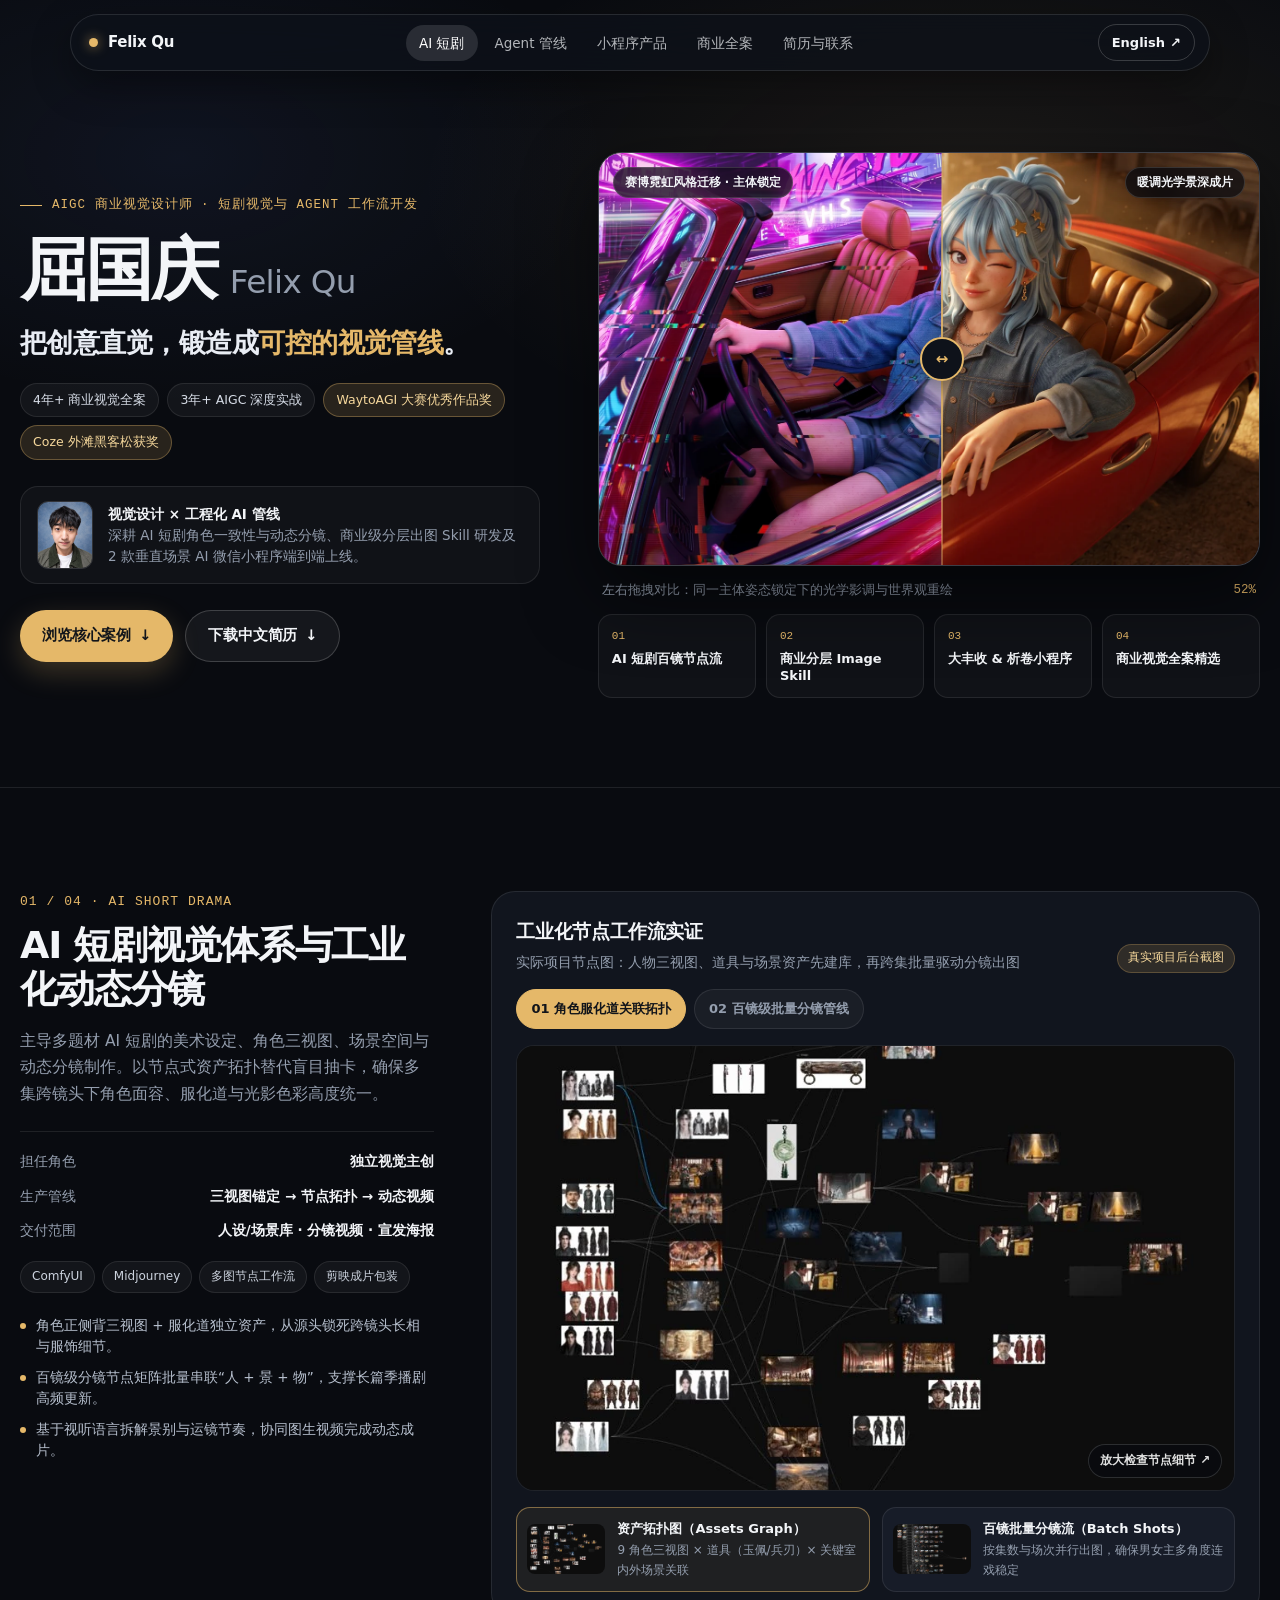
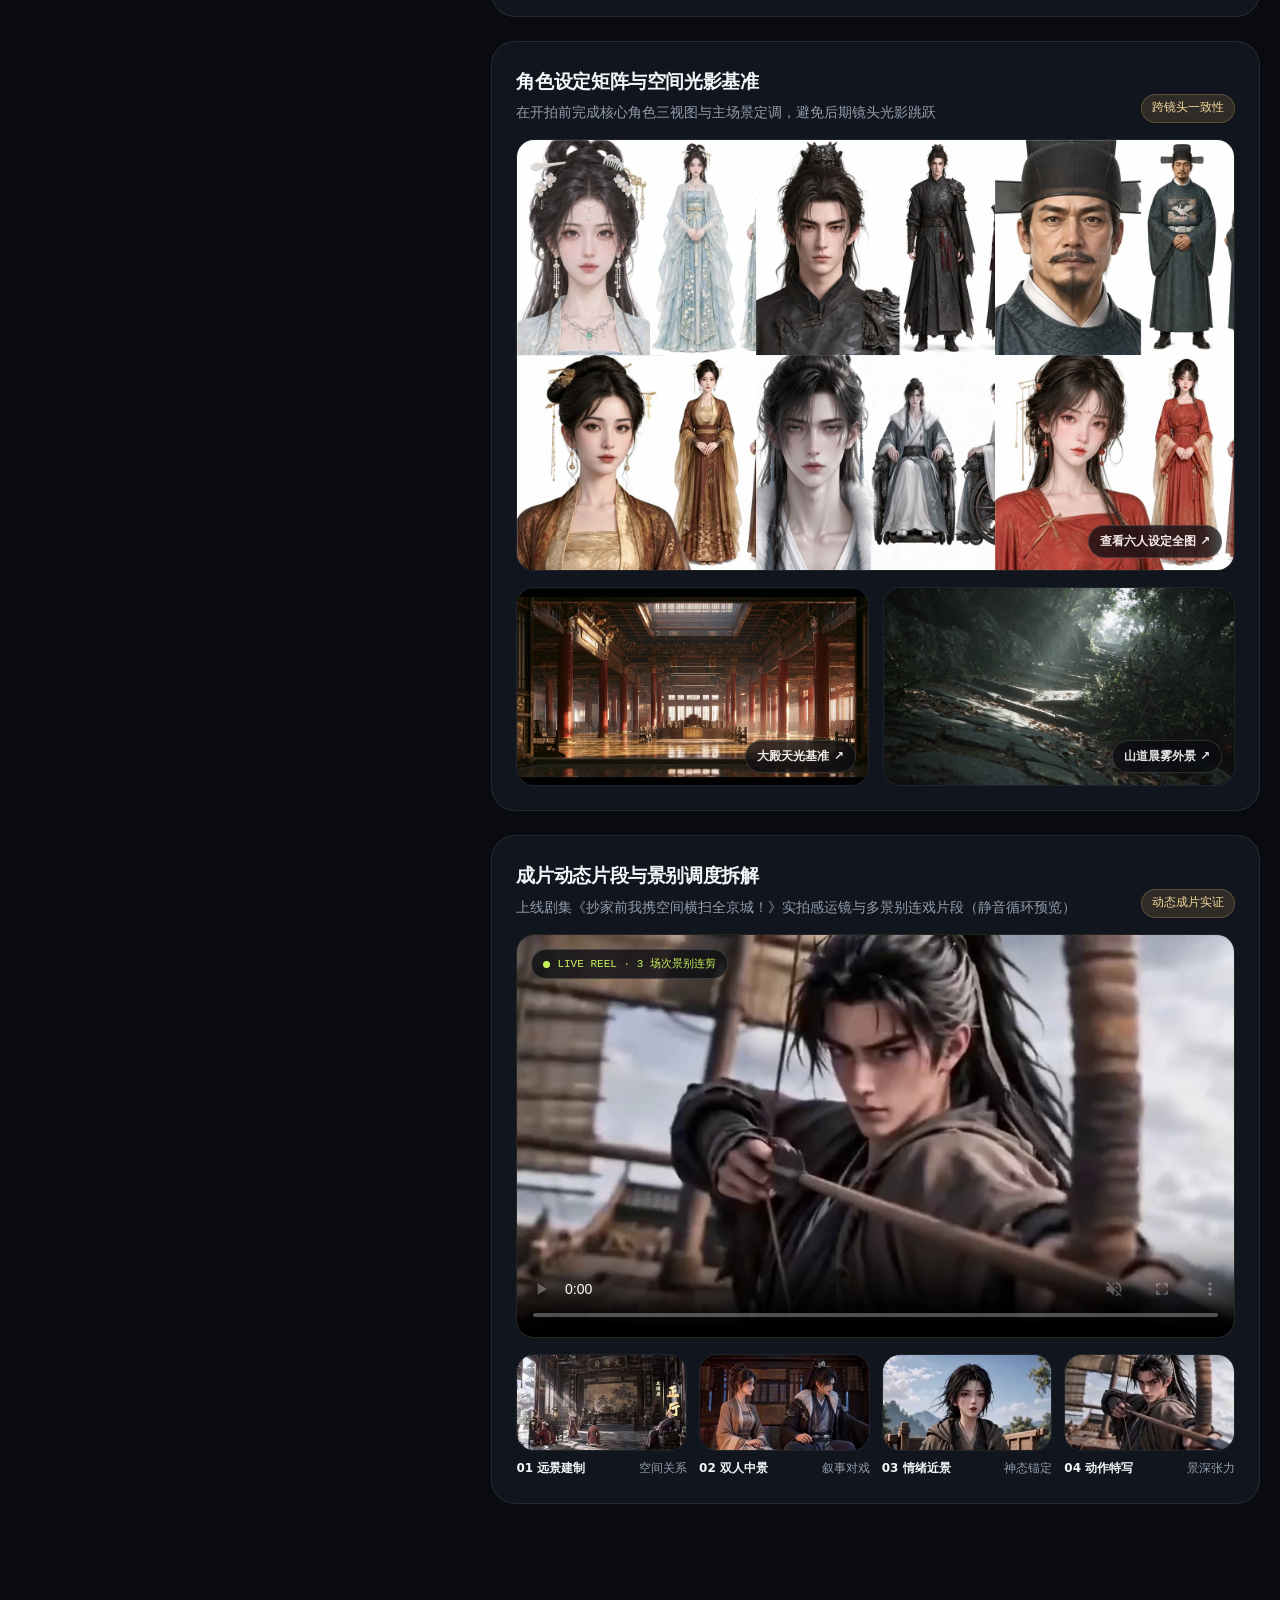
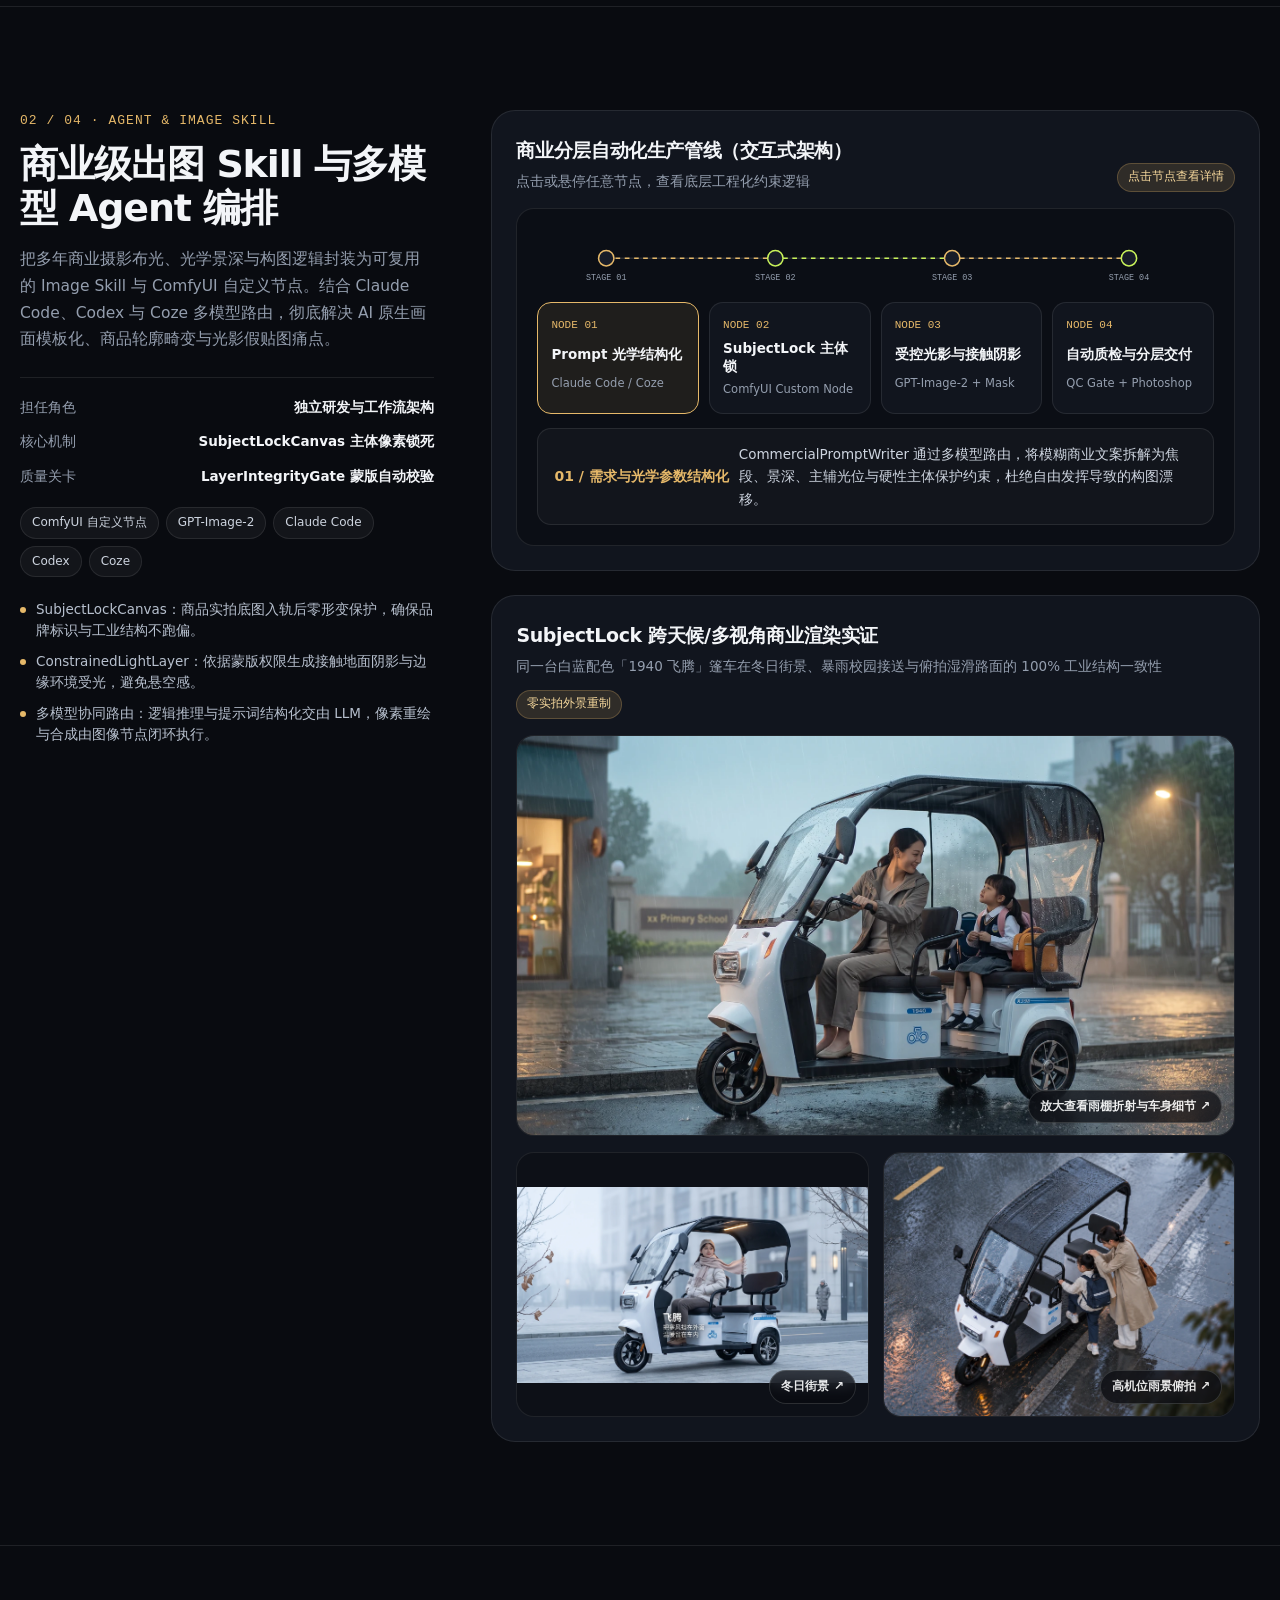
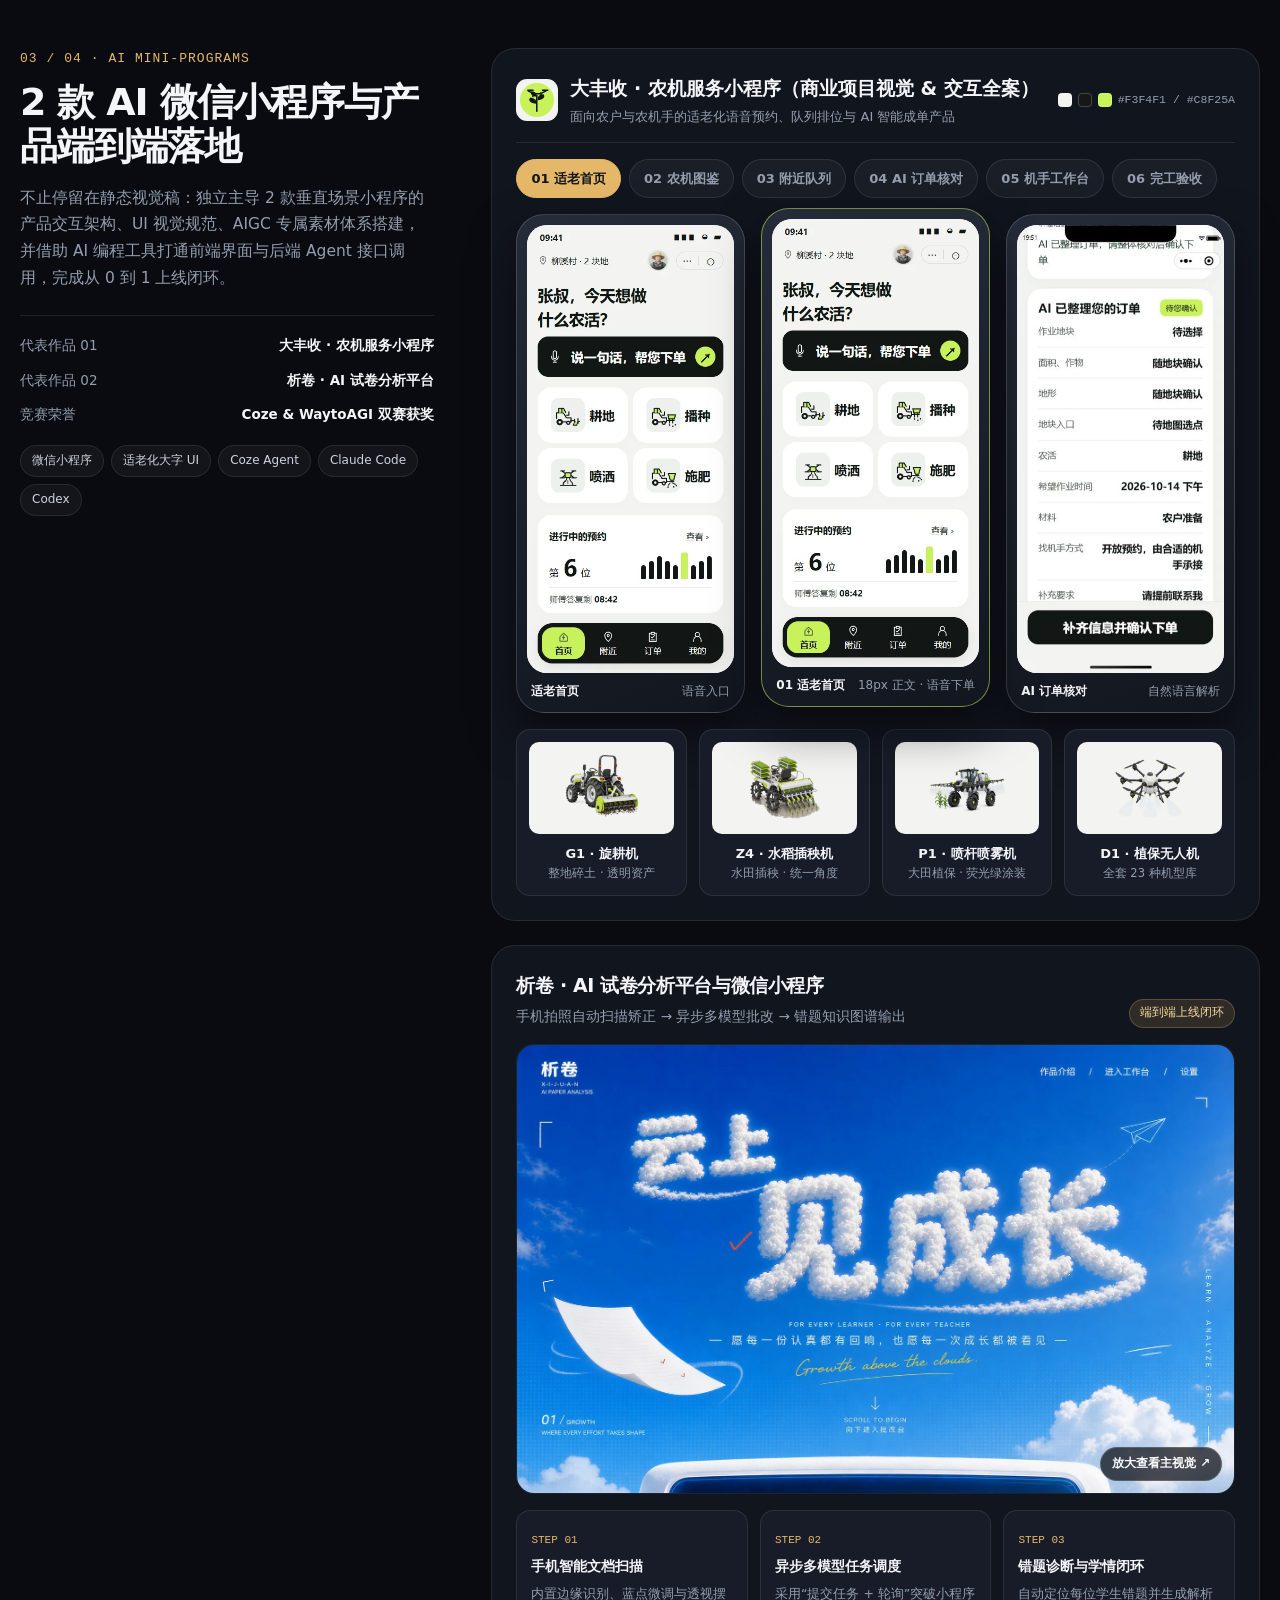
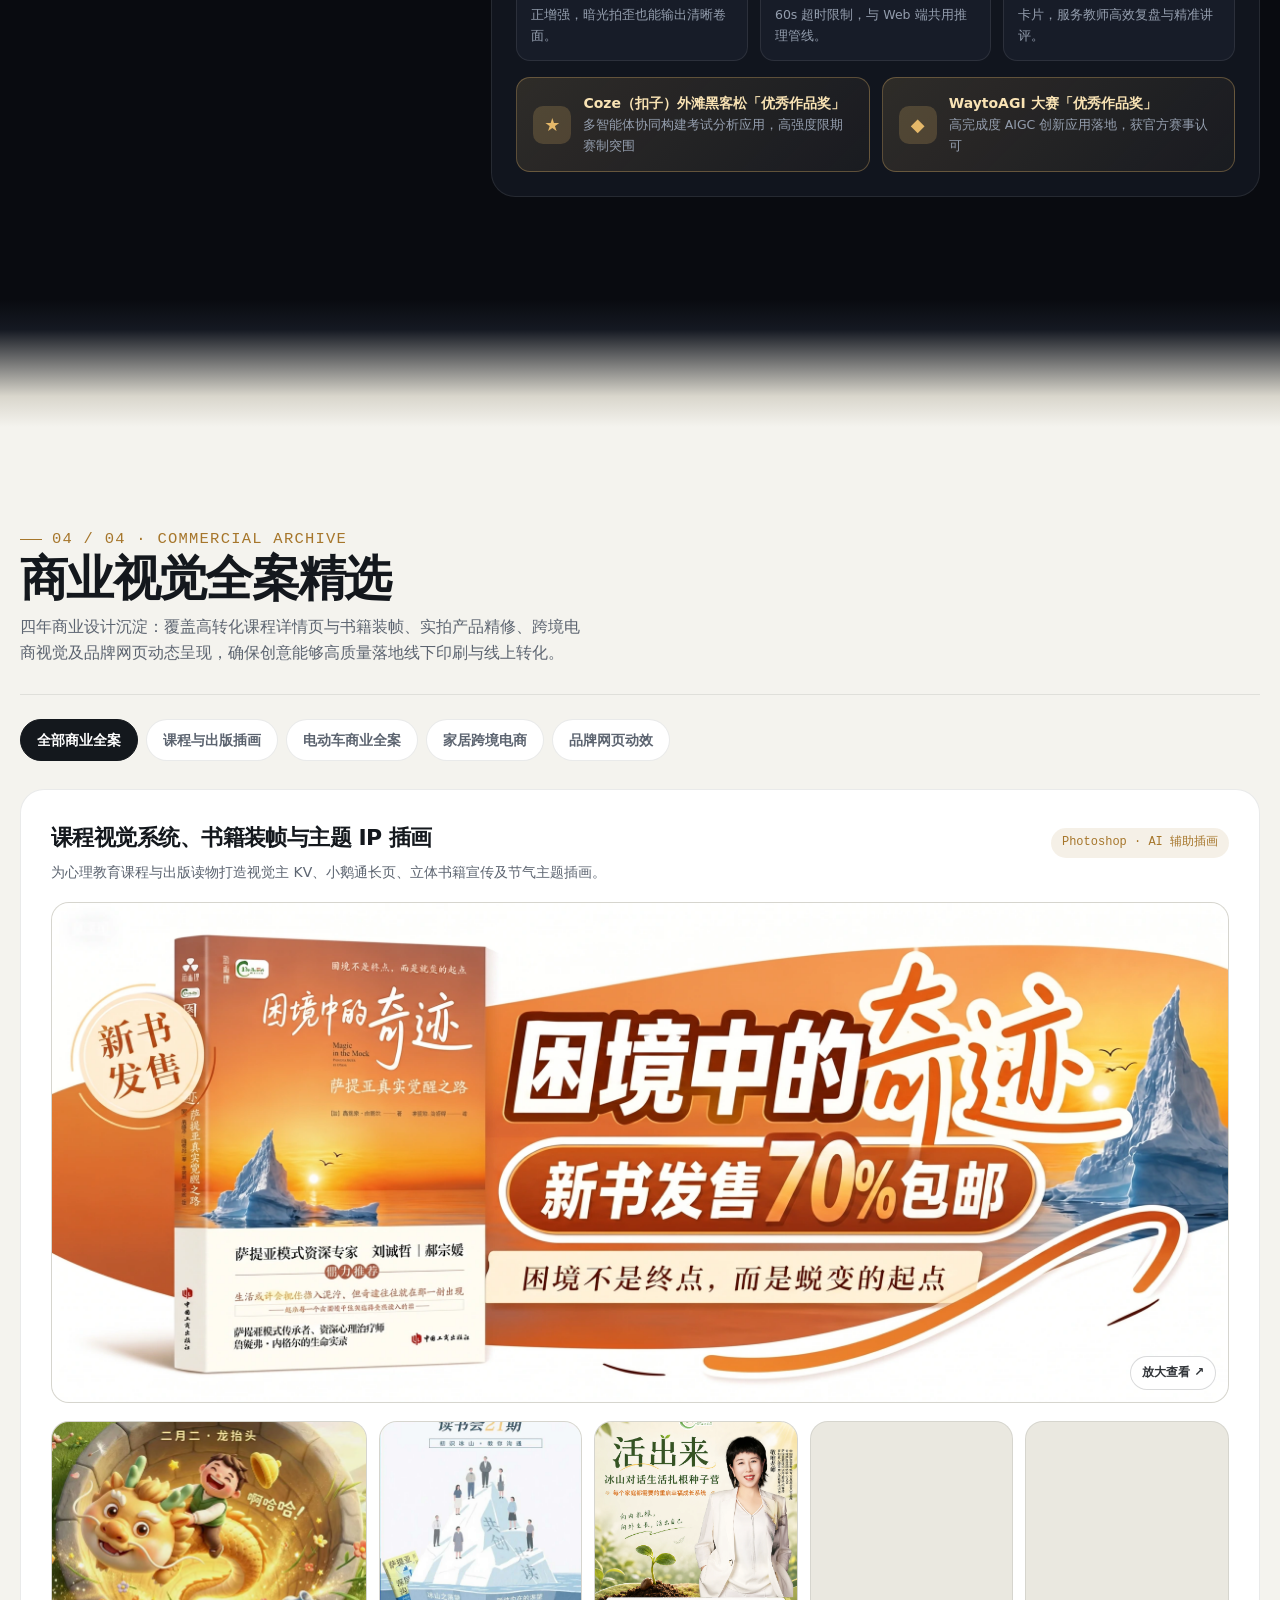
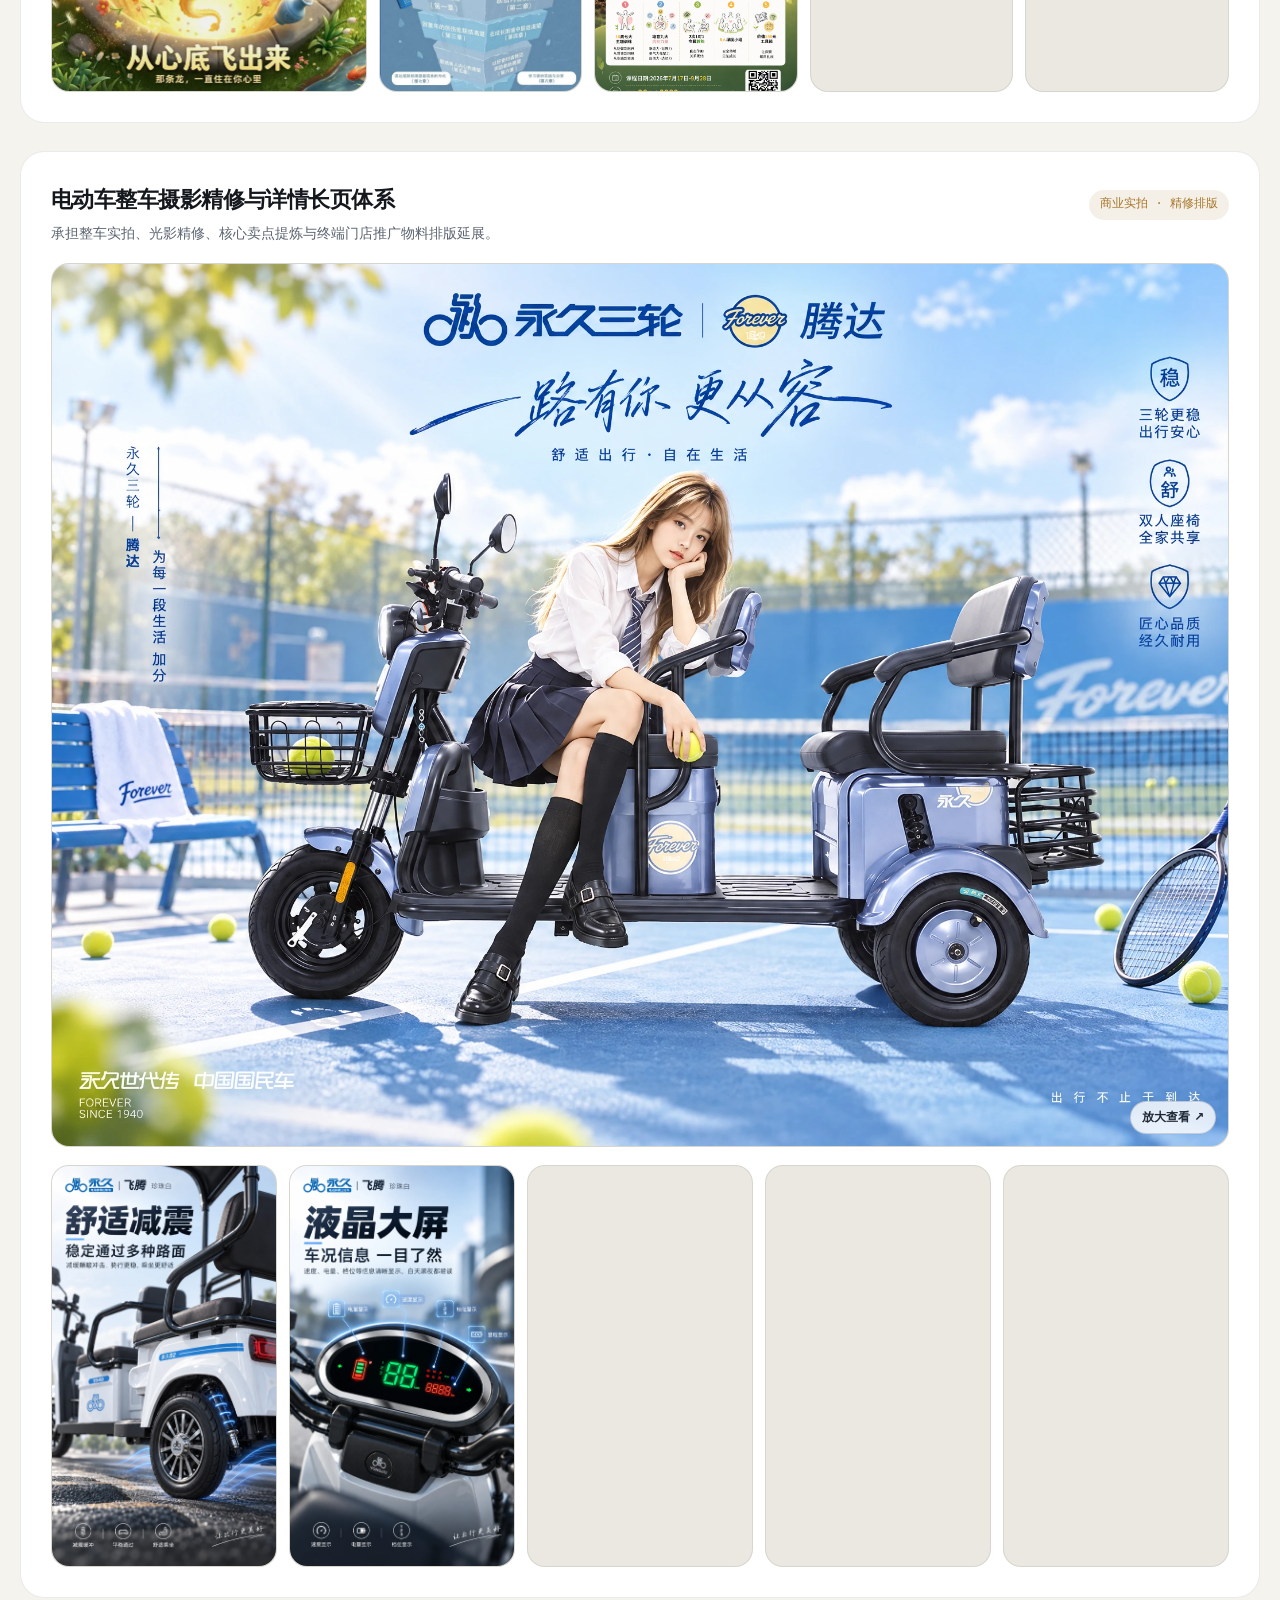
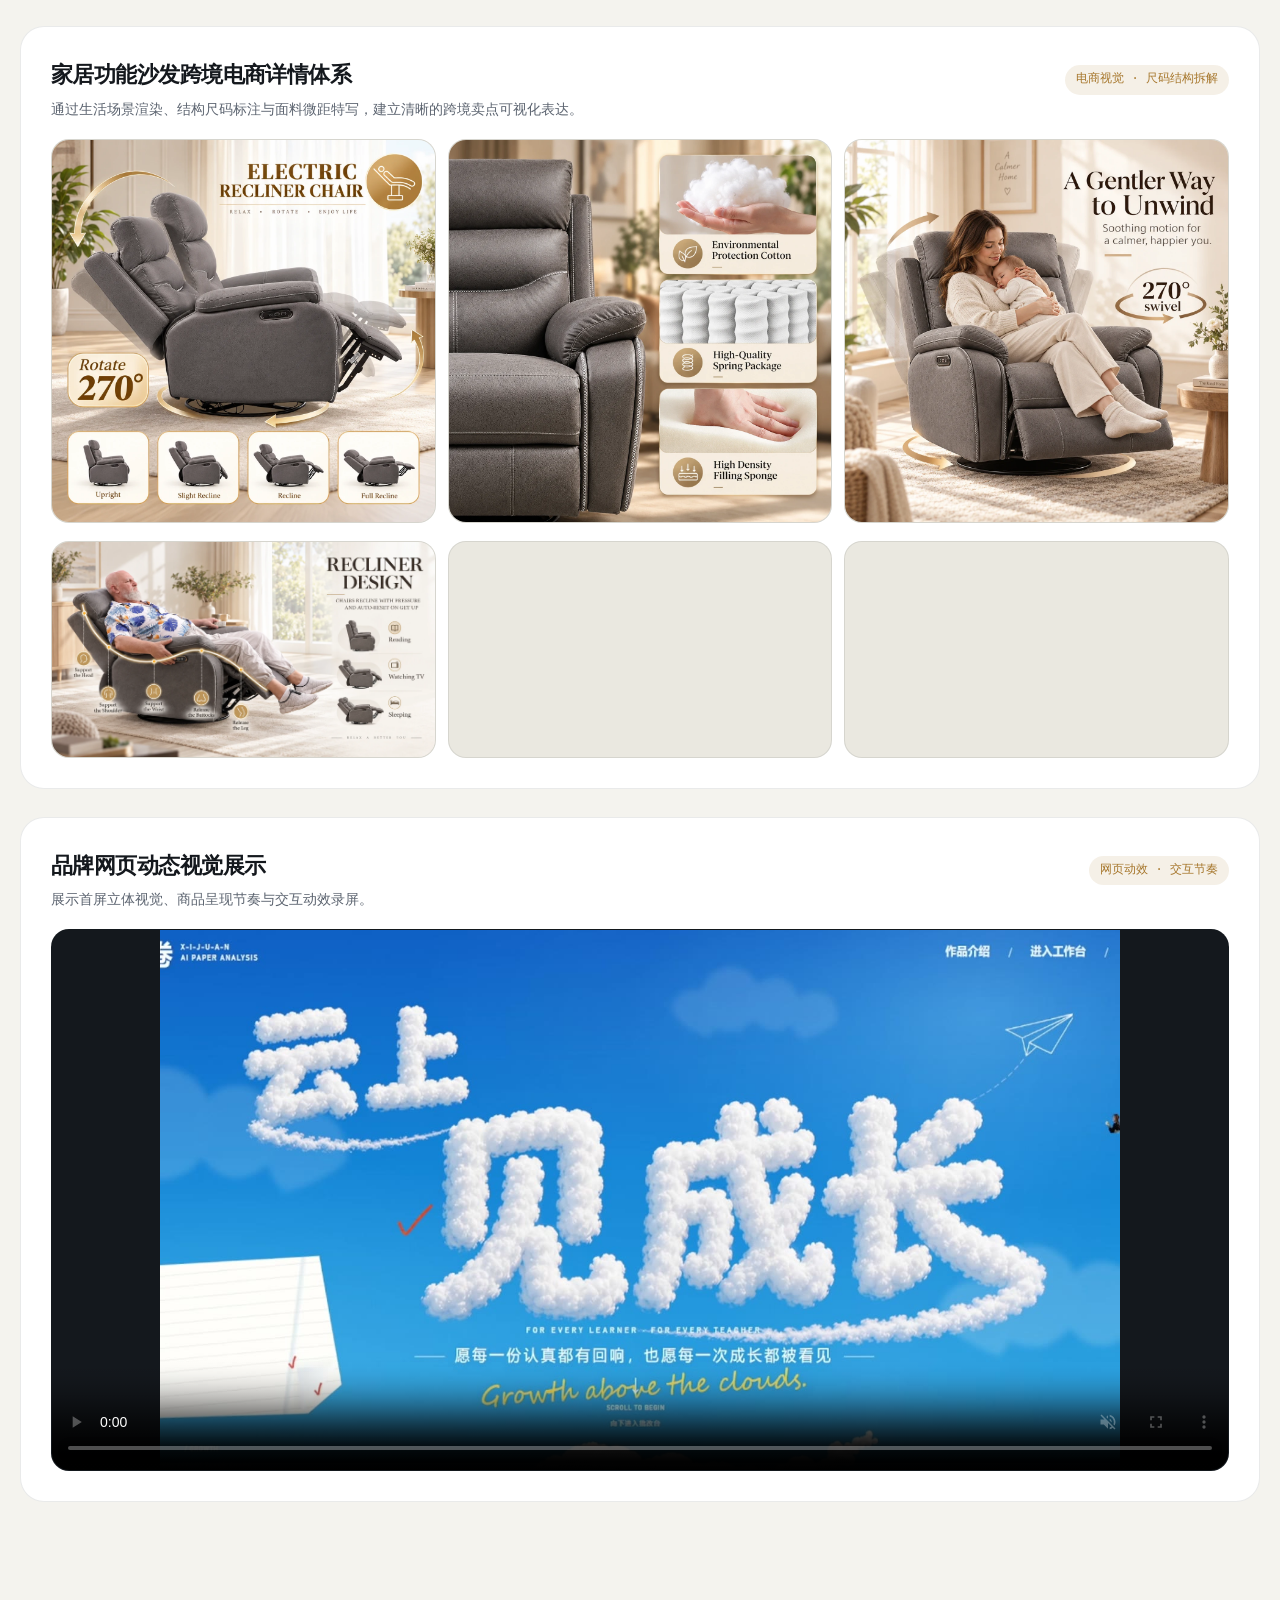
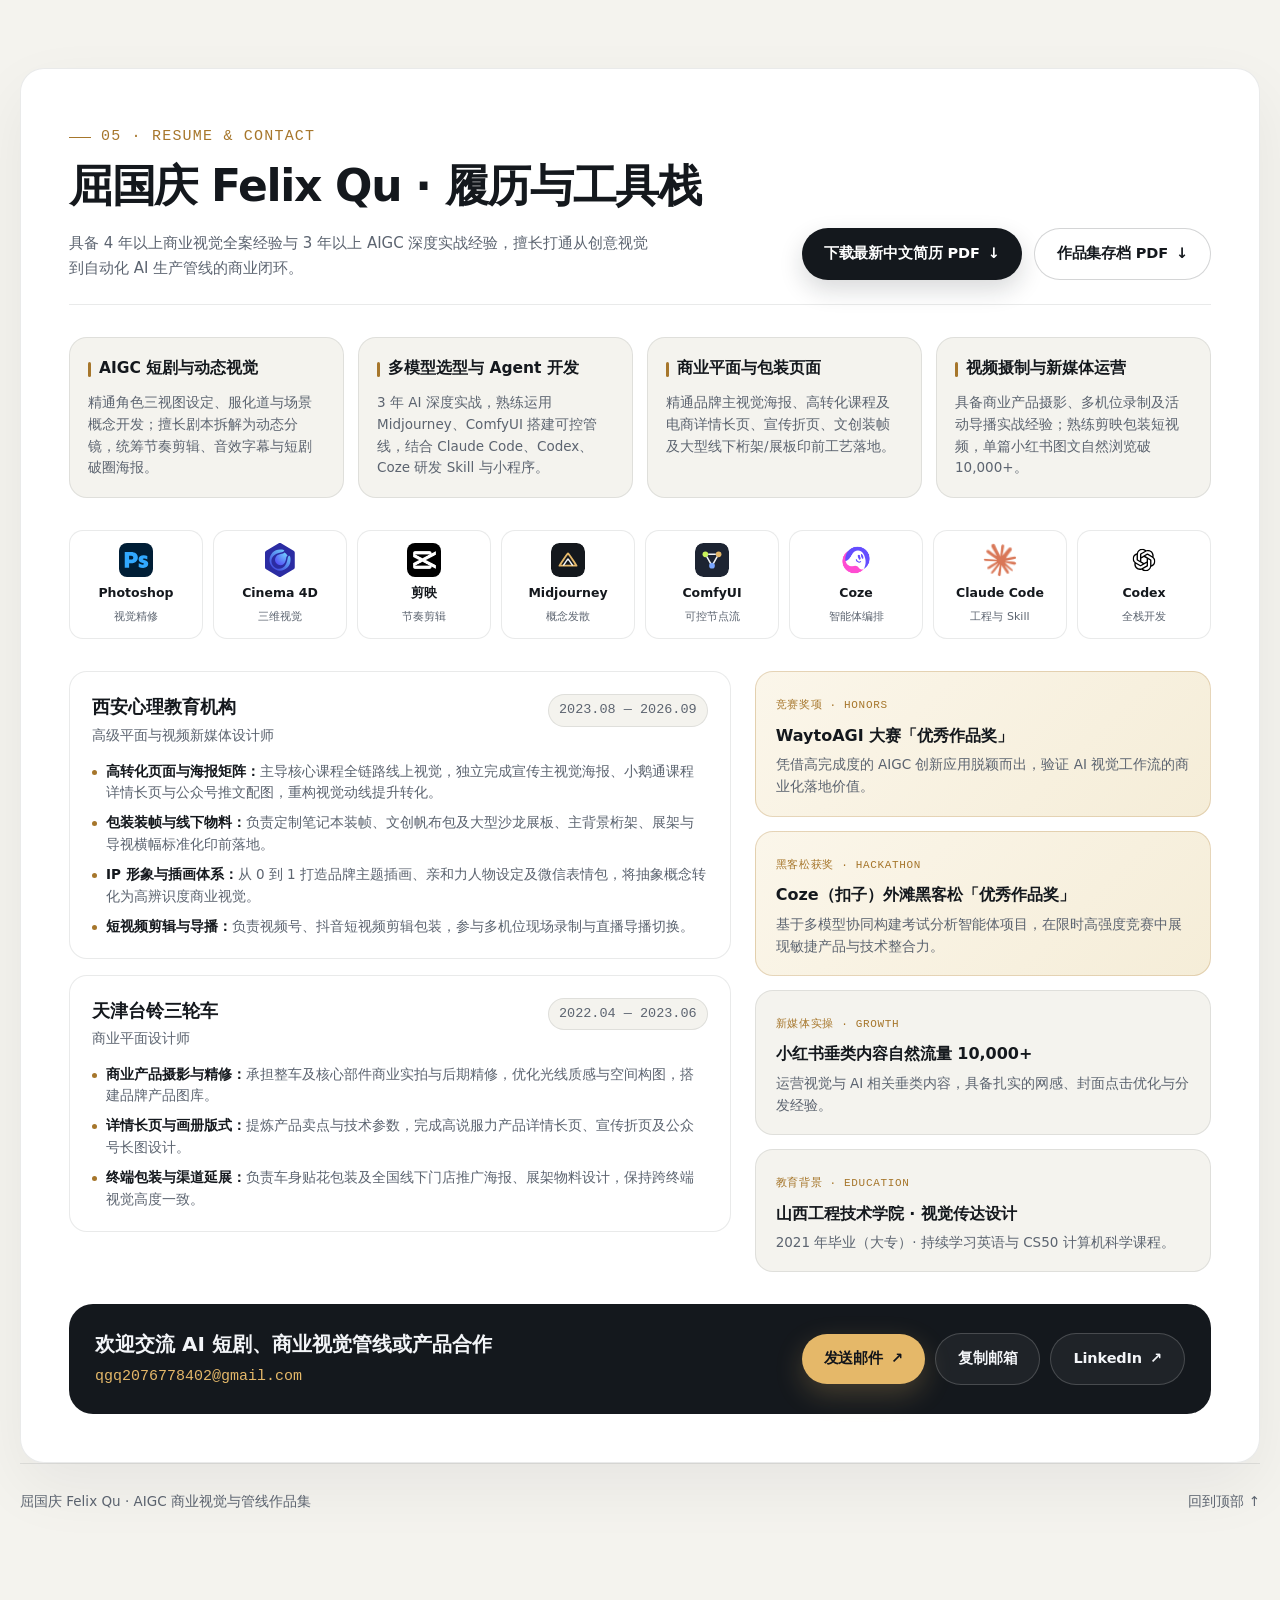
==== commit f98af503: "Add dedicated visual-first mobile gallery and replace drama scene images" ====
--- a/index.html
+++ b/index.html
@@ -7,8 +7,8 @@
   <meta name="description" content="屈国庆（Felix Qu）作品集：AI 短剧视觉体系与动态分镜、商业级分层出图 Image Skill 与多模型 Agent 工作流、微信小程序产品落地与商业视觉全案。">
   <meta name="theme-color" content="#090b10">
   <link rel="alternate" hreflang="en" href="en.html">
-  <link rel="stylesheet" href="styles-v5.css?v=6.1">
-  <script src="app-v5.js?v=6.1" defer></script>
+  <link rel="stylesheet" href="styles-v5.css?v=7.1">
+  <script src="app-v5.js?v=7.1" defer></script>
 </head>
 <body data-locale="zh">
   <a class="skip-link" href="#drama">跳至核心作品</a>
@@ -29,7 +29,7 @@
     <a class="lang-switch" href="en.html" lang="en">English <span aria-hidden="true">↗</span></a>
   </header>
 
-  <main id="top">
+  <main id="top" class="desktop-main">
     <!-- DARK CINEMA ZONE -->
     <div class="zone-dark" data-zone="dark">
       <!-- HERO -->
@@ -210,13 +210,13 @@
               </button>
 
               <div class="grid-2">
-                <button class="media-btn" type="button" data-image="assets/drama/drama-char-turnaround.webp" data-caption="女主标准正/侧/背三视图与近景面部锚定卡" data-gallery="drama-cast">
-                  <img class="reveal-img" src="assets/drama/drama-char-turnaround.webp" width="1800" height="1012" alt="角色正侧背三视图设定卡" loading="lazy" decoding="async">
-                  <span class="zoom-badge">角色三视图 ↗</span>
-                </button>
-                <button class="media-btn" type="button" data-image="assets/drama/drama-scene-hall.webp" data-caption="核心主场景基准图：中式厅堂对称透视与自然窗棂光影控制" data-gallery="drama-cast">
-                  <img class="reveal-img" src="assets/drama/drama-scene-hall.webp" width="1800" height="1012" alt="中式古风厅堂场景概念基准图" loading="lazy" decoding="async">
-                  <span class="zoom-badge">主场景光影底图 ↗</span>
+                <button class="media-btn" type="button" data-image="assets/drama/drama-palace-hall.webp" data-caption="核心主场景基准图 01：中式大殿天光纵深与红柱地砖反射光影基准" data-gallery="drama-cast">
+                  <img class="reveal-img" src="assets/drama/drama-palace-hall.webp" width="1024" height="573" alt="中式宏大宫殿大殿天光纵深概念图" loading="lazy" decoding="async">
+                  <span class="zoom-badge">大殿天光基准 ↗</span>
+                </button>
+                <button class="media-btn" type="button" data-image="assets/drama/drama-misty-steps.webp" data-caption="核心外景基准图 02：山林石阶晨雾体积光与冷调氛围参考" data-gallery="drama-cast">
+                  <img class="reveal-img" src="assets/drama/drama-misty-steps.webp" width="1024" height="576" alt="山道石阶晨雾林间外景概念图" loading="lazy" decoding="async">
+                  <span class="zoom-badge">山道晨雾外景 ↗</span>
                 </button>
               </div>
             </article>
@@ -877,13 +877,327 @@
     </div>
   </main>
 
-  <nav class="mobile-dock" data-dock-theme="dark" aria-label="移动端章节导航">
-    <a href="#drama">短剧</a>
-    <a href="#pipeline">管线</a>
-    <a href="#apps">小程序</a>
-    <a href="#commercial">商业</a>
-    <a href="#resume">简历</a>
-  </nav>
+  <!-- BESPOKE MOBILE VISUAL-FIRST EXPERIENCE (<= 760px) -->
+  <section id="mobile-app" aria-label="移动端视觉作品集">
+    <header class="m-topbar">
+      <div class="m-profile">
+        <img src="assets/portrait.webp" width="731" height="900" alt="屈国庆头像" loading="eager" decoding="async">
+        <div>
+          <strong>屈国庆 <span>Felix Qu</span></strong>
+          <p>AIGC 视觉 · AI 短剧 · Agent 管线</p>
+        </div>
+      </div>
+      <div class="m-top-actions">
+        <a class="m-pill-btn is-gold" href="resume/felix-qu-resume-zh.pdf" download>简历 ↓</a>
+        <a class="m-pill-btn" href="en.html" lang="en">EN</a>
+      </div>
+    </header>
+
+    <nav class="m-tabs" aria-label="作品视觉分类">
+      <button class="m-tab is-active" type="button" data-m-tab="all">全部</button>
+      <button class="m-tab" type="button" data-m-tab="drama">AI 短剧</button>
+      <button class="m-tab" type="button" data-m-tab="pipeline">光影管线</button>
+      <button class="m-tab" type="button" data-m-tab="apps">小程序</button>
+      <button class="m-tab" type="button" data-m-tab="commercial">商业大片</button>
+      <button class="m-tab" type="button" data-m-tab="about">履历</button>
+    </nav>
+
+    <div class="m-feed">
+      <!-- Hero Compare Stage -->
+      <div class="m-block m-compare-wrap" data-m-cat="hero">
+        <div class="compare-frame m-compare" data-compare>
+          <img class="compare-img" src="assets/pipeline/compare-warm.webp" width="1600" height="900" alt="暖调光学景深成片" loading="eager" decoding="async">
+          <div class="compare-after-wrap">
+            <img class="compare-img" src="assets/pipeline/compare-cyber.webp" width="1600" height="900" alt="赛博霓虹风格迁移对比" loading="eager" decoding="async">
+          </div>
+          <span class="compare-label left">赛博迁移 · 锁主体</span>
+          <span class="compare-label right">暖调光学景深</span>
+          <div class="compare-divider" aria-hidden="true"></div>
+          <button class="compare-handle" type="button" role="slider" aria-label="拖动对比两种光影风格" aria-valuemin="6" aria-valuemax="94" aria-valuenow="52">↔</button>
+        </div>
+        <div class="m-compare-bar">
+          <span>↔ 左右拖动实时对比风格管线</span>
+          <strong data-compare-readout>52%</strong>
+        </div>
+      </div>
+
+      <!-- 01 AI Short Drama -->
+      <section class="m-block" data-m-cat="drama">
+        <div class="m-sec-bar">
+          <h2><span>01</span>AI 短剧视觉</h2>
+          <button class="m-info-btn" type="button" data-m-info
+            data-sheet-title="01 · AI 短剧视觉体系与动态分镜"
+            data-sheet-role="独立视觉主创 · 多季剧集落地"
+            data-sheet-pills="ComfyUI|Midjourney|节点拓扑|剪映成片"
+            data-sheet-points="角色三视图与服化道提前入库，跨镜头长相服化不崩|百镜级节点流批量驱动分镜，支撑季播高频更新|拆解远/中/近/特景别节奏并输出动态成片">ⓘ 说明</button>
+        </div>
+
+        <div class="m-video-bleed">
+          <span class="m-badge-live">LIVE · 3 场次连剪</span>
+          <video muted loop playsinline controls preload="metadata" poster="assets/drama/drama-poster.webp" data-autoplay-visible aria-label="AI 短剧成片动态节选">
+            <source src="assets/drama/drama-reel.mp4" type="video/mp4">
+          </video>
+        </div>
+
+        <div class="m-grid-2">
+          <button class="m-tile" type="button" data-image="assets/drama/shot-1.webp" data-caption="01 远景建制 · 太傅府正厅群像调度" data-gallery="m-drama">
+            <img src="assets/drama/shot-1.webp" width="1280" height="720" alt="短剧远景正厅镜头" loading="lazy" decoding="async">
+            <span class="m-chip">01 远景</span>
+          </button>
+          <button class="m-tile" type="button" data-image="assets/drama/shot-2.webp" data-caption="02 双人中景 · 车厢内光影对戏" data-gallery="m-drama">
+            <img src="assets/drama/shot-2.webp" width="1280" height="720" alt="短剧双人中景镜头" loading="lazy" decoding="async">
+            <span class="m-chip">02 中景</span>
+          </button>
+          <button class="m-tile" type="button" data-image="assets/drama/shot-3.webp" data-caption="03 情绪近景 · 户外自然光神态锚定" data-gallery="m-drama">
+            <img src="assets/drama/shot-3.webp" width="1280" height="720" alt="短剧女主近景镜头" loading="lazy" decoding="async">
+            <span class="m-chip">03 近景</span>
+          </button>
+          <button class="m-tile" type="button" data-image="assets/drama/shot-4.webp" data-caption="04 动作特写 · 拉弓浅景深张力" data-gallery="m-drama">
+            <img src="assets/drama/shot-4.webp" width="1280" height="720" alt="短剧男主拉弓镜头" loading="lazy" decoding="async">
+            <span class="m-chip">04 特写</span>
+          </button>
+        </div>
+
+        <button class="m-tile m-bleed" type="button" data-image="assets/drama/drama-six-cast.webp" data-caption="古装短剧全阵容设定矩阵 · 六大角色统一规范" data-gallery="m-drama">
+          <img src="assets/drama/drama-six-cast.webp" width="1920" height="1146" alt="六位主要角色设定矩阵" loading="lazy" decoding="async">
+          <span class="m-chip">六人主创设定 ↗</span>
+        </button>
+
+        <button class="m-tile m-bleed" type="button" data-image="assets/drama/drama-palace-hall.webp" data-caption="核心主场景基准 01 · 中式大殿天光纵深与红柱光影" data-gallery="m-drama">
+          <img src="assets/drama/drama-palace-hall.webp" width="1024" height="573" alt="中式宏大宫殿大殿天光纵深" loading="lazy" decoding="async">
+          <span class="m-chip">大殿天光基准 ↗</span>
+        </button>
+
+        <button class="m-tile m-bleed" type="button" data-image="assets/drama/drama-misty-steps.webp" data-caption="核心外景基准 02 · 山道石阶晨雾体积光" data-gallery="m-drama">
+          <img src="assets/drama/drama-misty-steps.webp" width="1024" height="576" alt="山道石阶晨雾林间外景" loading="lazy" decoding="async">
+          <span class="m-chip">山道晨雾外景 ↗</span>
+        </button>
+
+        <div class="m-grid-2">
+          <button class="m-tile" type="button" data-image="assets/drama/node-assets-graph.webp" data-caption="资产拓扑节点图 · 人物 × 服化道 × 场景关联" data-gallery="m-drama">
+            <img src="assets/drama/node-assets-graph.webp" width="1920" height="1146" alt="角色道具场景节点关联图" loading="lazy" decoding="async">
+            <span class="m-chip">资产节点图 ↗</span>
+          </button>
+          <button class="m-tile" type="button" data-image="assets/drama/node-storyboard-graph.webp" data-caption="百镜级批量分镜节点管线 · 点击放大查看连线" data-gallery="m-drama">
+            <img src="assets/drama/node-storyboard-graph.webp" width="1920" height="1333" alt="百镜批量分镜管线图" loading="lazy" decoding="async">
+            <span class="m-chip">百镜节点流 ↗</span>
+          </button>
+        </div>
+      </section>
+
+      <!-- 02 SubjectLock Pipeline -->
+      <section class="m-block" data-m-cat="pipeline">
+        <div class="m-sec-bar">
+          <h2><span>02</span>SubjectLock 光影管线</h2>
+          <button class="m-info-btn" type="button" data-m-info
+            data-sheet-title="02 · 商业级出图 Skill 与 Agent 编排"
+            data-sheet-role="独立研发 · ComfyUI 自定义节点"
+            data-sheet-pills="SubjectLockCanvas|GPT-Image-2|Claude Code|Codex|Coze"
+            data-sheet-points="SubjectLockCanvas 在张量层锁死商品原像素，车标与工业结构零形变|ConstrainedLightLayer 在蒙版外生成雨雪街景、湿润反光与接触阴影|多模型路由结构化摄影焦段与布光参数，直接交付可用商业大片">ⓘ 说明</button>
+        </div>
+
+        <button class="m-tile m-bleed" type="button" data-image="assets/pipeline/ev-lock-rain-side.webp" data-caption="SubjectLock 实证 01 · 雨天校门口接送（雨棚反光与车身零形变）" data-gallery="m-pipeline">
+          <img src="assets/pipeline/ev-lock-rain-side.webp" width="1600" height="900" alt="暴雨校门口母女与白色三轮篷车" loading="lazy" decoding="async">
+          <span class="m-chip">雨夜接送 · 零形变锁主体 ↗</span>
+        </button>
+
+        <div class="m-grid-2">
+          <button class="m-tile" type="button" data-image="assets/pipeline/ev-lock-winter.webp" data-caption="SubjectLock 实证 02 · 冬日城市街道主视觉" data-gallery="m-pipeline">
+            <img src="assets/pipeline/ev-lock-winter.webp" width="1600" height="900" alt="冬日街景电动车商业成片" loading="lazy" decoding="async">
+            <span class="m-chip">冬日街景 ↗</span>
+          </button>
+          <button class="m-tile" type="button" data-image="assets/pipeline/ev-lock-rain-top.webp" data-caption="SubjectLock 实证 03 · 高机位雨景俯拍" data-gallery="m-pipeline">
+            <img src="assets/pipeline/ev-lock-rain-top.webp" width="1600" height="1143" alt="雨天俯拍母女乘车视觉" loading="lazy" decoding="async">
+            <span class="m-chip">雨景俯拍 ↗</span>
+          </button>
+        </div>
+      </section>
+
+      <!-- 03 Mini-Programs -->
+      <section class="m-block" data-m-cat="apps">
+        <div class="m-sec-bar">
+          <h2><span>03</span>大丰收 &amp; 析卷小程序</h2>
+          <button class="m-info-btn" type="button" data-m-info
+            data-sheet-title="03 · 2 款 AI 微信小程序端到端落地"
+            data-sheet-role="产品视觉与独立开发 · 双赛获奖"
+            data-sheet-pills="微信小程序|适老化 UI|Coze Agent|Claude Code|Codex"
+            data-sheet-points="「大丰收」农机服务小程序：适老大字规范 + 方言语音下单 + 23 种 AIGC 农机渲染|「析卷」AI 试卷分析平台：拍照寻边摆正 + 异步任务轮询批改 + 错题图谱|荣获 Coze 外滩黑客松「优秀作品奖」与 WaytoAGI 大赛「优秀作品奖」">ⓘ 说明</button>
+        </div>
+
+        <div class="m-phone-strip" aria-label="大丰收小程序六屏画廊">
+          <button class="m-phone-card" type="button" data-image="assets/apps/dfs-01-home.webp" data-caption="大丰收 · 01 适老首页（语音一键下单）" data-gallery="m-dfs">
+            <img src="assets/apps/dfs-01-home.webp" width="390" height="844" alt="大丰收首页" loading="lazy" decoding="async">
+            <span class="m-chip">01 首页</span>
+          </button>
+          <button class="m-phone-card" type="button" data-image="assets/apps/dfs-02-machines.webp" data-caption="大丰收 · 02 农机图鉴（23 种 AIGC 机型）" data-gallery="m-dfs">
+            <img src="assets/apps/dfs-02-machines.webp" width="390" height="844" alt="大丰收农机选择" loading="lazy" decoding="async">
+            <span class="m-chip">02 农机</span>
+          </button>
+          <button class="m-phone-card" type="button" data-image="assets/apps/dfs-03-nearby.webp" data-caption="大丰收 · 03 附近作业与单机排队" data-gallery="m-dfs">
+            <img src="assets/apps/dfs-03-nearby.webp" width="390" height="844" alt="大丰收附近地图" loading="lazy" decoding="async">
+            <span class="m-chip">03 附近</span>
+          </button>
+          <button class="m-phone-card" type="button" data-image="assets/apps/dfs-06-ai-order.webp" data-caption="大丰收 · 04 AI 语音成单核对" data-gallery="m-dfs">
+            <img src="assets/apps/dfs-06-ai-order.webp" width="390" height="844" alt="大丰收AI订单" loading="lazy" decoding="async">
+            <span class="m-chip">04 AI核对</span>
+          </button>
+          <button class="m-phone-card" type="button" data-image="assets/apps/dfs-04-work.webp" data-caption="大丰收 · 05 机手工作台" data-gallery="m-dfs">
+            <img src="assets/apps/dfs-04-work.webp" width="390" height="844" alt="大丰收机手端" loading="lazy" decoding="async">
+            <span class="m-chip">05 机手</span>
+          </button>
+          <button class="m-phone-card" type="button" data-image="assets/apps/dfs-05-complete.webp" data-caption="大丰收 · 06 完工面积比对验收" data-gallery="m-dfs">
+            <img src="assets/apps/dfs-05-complete.webp" width="390" height="844" alt="大丰收完工验收" loading="lazy" decoding="async">
+            <span class="m-chip">06 验收</span>
+          </button>
+        </div>
+
+        <div class="m-machine-row" aria-label="大丰收 AIGC 农机资产">
+          <div class="m-machine-box"><img src="assets/apps/dfs-machine-g1.webp" alt="旋耕机" loading="lazy"></div>
+          <div class="m-machine-box"><img src="assets/apps/dfs-machine-z4.webp" alt="插秧机" loading="lazy"></div>
+          <div class="m-machine-box"><img src="assets/apps/dfs-machine-p1.webp" alt="喷雾机" loading="lazy"></div>
+          <div class="m-machine-box"><img src="assets/apps/dfs-machine-d1.webp" alt="无人机" loading="lazy"></div>
+        </div>
+
+        <button class="m-tile m-bleed" type="button" data-image="assets/apps/xijuan-hero.webp" data-caption="析卷 AI 试卷分析平台主视觉 · Coze 黑客松 & WaytoAGI 双赛获奖" data-gallery="m-xijuan">
+          <img src="assets/apps/xijuan-hero.webp" width="1600" height="1000" alt="析卷 AI 主视觉" loading="lazy" decoding="async">
+          <span class="m-chip is-gold">析卷 AI · 双赛获奖 ★</span>
+        </button>
+      </section>
+
+      <!-- 04 Commercial Archive -->
+      <section class="m-block" data-m-cat="commercial">
+        <div class="m-sec-bar">
+          <h2><span>04</span>商业视觉全案</h2>
+          <span class="m-sec-sub">课程 · 实拍 · 电商 · 网页</span>
+        </div>
+
+        <button class="m-tile m-bleed" type="button" data-image="assets/book-promotion.webp" data-caption="书籍与课程主视觉 · 《困境中的奇迹》" data-gallery="m-comm">
+          <img src="assets/book-promotion.webp" width="2400" height="1018" alt="《困境中的奇迹》课程宣传主视觉" loading="lazy" decoding="async">
+          <span class="m-chip">课程主视觉 ↗</span>
+        </button>
+
+        <button class="m-tile m-bleed" type="button" data-image="assets/course-dragon.webp" data-caption="课程新春主题插画" data-gallery="m-comm">
+          <img src="assets/course-dragon.webp" width="1935" height="1080" alt="课程新春插画" loading="lazy" decoding="async">
+        </button>
+
+        <div class="m-grid-2 m-posters">
+          <button class="m-tile" type="button" data-image="assets/course-iceberg.webp" data-caption="课程概念海报 · 冰山隐喻" data-gallery="m-comm">
+            <img src="assets/course-iceberg.webp" width="936" height="1710" alt="冰山课程海报" loading="lazy" decoding="async">
+          </button>
+          <button class="m-tile" type="button" data-image="assets/course-growth.webp" data-caption="课程主题插画 · 成长序列" data-gallery="m-comm">
+            <img src="assets/course-growth.webp" width="1466" height="2200" alt="成长主题插画" loading="lazy" decoding="async">
+          </button>
+          <button class="m-tile" type="button" data-image="assets/course-summer.webp" data-caption="课程主题插画 · 夏日叙事" data-gallery="m-comm">
+            <img src="assets/course-summer.webp" width="1344" height="2016" alt="夏日主题插画" loading="lazy" decoding="async">
+          </button>
+          <button class="m-tile" type="button" data-image="assets/course-illustration.webp" data-caption="品牌角色插画与物料" data-gallery="m-comm">
+            <img src="assets/course-illustration.webp" width="1024" height="1536" alt="品牌角色插画" loading="lazy" decoding="async">
+          </button>
+        </div>
+
+        <button class="m-tile m-bleed" type="button" data-image="assets/vehicle-complete.webp" data-caption="永久三轮车宣传主视觉 · 实拍精修" data-gallery="m-comm">
+          <img src="assets/vehicle-complete.webp" width="2048" height="1536" alt="电动车整车商业视觉" loading="lazy" decoding="async">
+          <span class="m-chip">电动车实拍精修 ↗</span>
+        </button>
+
+        <div class="m-swipe-strip m-ev-strip" aria-label="电动车长页滑动画廊">
+          <button class="m-tile" type="button" data-image="assets/ev-1.webp" data-caption="电动车详情 · 01 外观灯光" data-gallery="m-comm"><img src="assets/ev-1.webp" width="941" height="1672" alt="电动车详情 1" loading="lazy" decoding="async"></button>
+          <button class="m-tile" type="button" data-image="assets/ev-2.webp" data-caption="电动车详情 · 02 空间座椅" data-gallery="m-comm"><img src="assets/ev-2.webp" width="941" height="1672" alt="电动车详情 2" loading="lazy" decoding="async"></button>
+          <button class="m-tile" type="button" data-image="assets/ev-3.webp" data-caption="电动车详情 · 03 结构特写" data-gallery="m-comm"><img src="assets/ev-3.webp" width="941" height="1672" alt="电动车详情 3" loading="lazy" decoding="async"></button>
+          <button class="m-tile" type="button" data-image="assets/ev-4.webp" data-caption="电动车详情 · 04 性能配置" data-gallery="m-comm"><img src="assets/ev-4.webp" width="941" height="1672" alt="电动车详情 4" loading="lazy" decoding="async"></button>
+          <button class="m-tile" type="button" data-image="assets/ev-5.webp" data-caption="电动车详情 · 05 全系卖点" data-gallery="m-comm"><img src="assets/ev-5.webp" width="941" height="1672" alt="电动车详情 5" loading="lazy" decoding="async"></button>
+        </div>
+
+        <div class="m-swipe-strip m-chair-strip" aria-label="家居电商滑动画廊">
+          <button class="m-tile" type="button" data-image="assets/chair-6.webp" data-caption="电动功能沙发 · 270° 旋转主图" data-gallery="m-comm"><img src="assets/chair-6.webp" width="1254" height="1254" alt="功能沙发主图" loading="lazy" decoding="async"></button>
+          <button class="m-tile" type="button" data-image="assets/chair-1.webp" data-caption="功能沙发尺寸与展开形态" data-gallery="m-comm"><img src="assets/chair-1.webp" width="1254" height="1254" alt="沙发尺寸图" loading="lazy" decoding="async"></button>
+          <button class="m-tile" type="button" data-image="assets/chair-2.webp" data-caption="材质与金属底盘拆解" data-gallery="m-comm"><img src="assets/chair-2.webp" width="1254" height="1254" alt="沙发细节图" loading="lazy" decoding="async"></button>
+          <button class="m-tile" type="button" data-image="assets/chair-3.webp" data-caption="客厅使用场景 1" data-gallery="m-comm"><img src="assets/chair-3.webp" width="1672" height="941" alt="家居场景 1" loading="lazy" decoding="async"></button>
+          <button class="m-tile" type="button" data-image="assets/chair-4.webp" data-caption="客厅使用场景 2" data-gallery="m-comm"><img src="assets/chair-4.webp" width="1672" height="941" alt="家居场景 2" loading="lazy" decoding="async"></button>
+          <button class="m-tile" type="button" data-image="assets/chair-5.webp" data-caption="客厅使用场景 3" data-gallery="m-comm"><img src="assets/chair-5.webp" width="1672" height="941" alt="家居场景 3" loading="lazy" decoding="async"></button>
+        </div>
+
+        <div class="m-video-bleed">
+          <span class="m-badge-live">WEB MOTION · 网页动效</span>
+          <video muted loop playsinline controls preload="metadata" poster="assets/website-poster.jpg" data-autoplay-visible aria-label="品牌网页动态视觉">
+            <source src="assets/website-visuals.mp4" type="video/mp4">
+          </video>
+        </div>
+      </section>
+
+      <!-- Compact Footer CTA in "All" view -->
+      <div class="m-mini-footer" data-m-cat="hero">
+        <button class="btn btn-primary-dark" type="button" data-open-about>查看工具栈与履历 →</button>
+        <div class="m-mini-links">
+          <a href="mailto:qgq2076778402@gmail.com">qgq2076778402@gmail.com</a>
+          <button class="copy-email" type="button" data-success="已复制邮箱" data-fail="请手动复制">复制邮箱</button>
+        </div>
+        <span class="m-copy-status" role="status" aria-live="polite"></span>
+      </div>
+
+      <!-- 05 Executive Profile / About Tab -->
+      <section class="m-block m-about" data-m-cat="about" hidden>
+        <div class="m-about-card">
+          <div class="m-about-head">
+            <img src="assets/portrait.webp" width="731" height="900" alt="屈国庆头像" loading="lazy">
+            <div>
+              <h2>屈国庆 · Felix Qu</h2>
+              <p>4年+ 商业全案 · 3年+ AIGC · 短剧与 Agent 管线</p>
+            </div>
+          </div>
+
+          <div class="m-about-awards">
+            <span>★ WaytoAGI 优秀作品奖</span>
+            <span>◆ Coze 黑客松获奖</span>
+            <span>小红书单篇 10,000+</span>
+          </div>
+
+          <div class="m-about-tools">
+            <div><img src="assets/software/ps.svg" alt=""><span>PS</span></div>
+            <div><img src="assets/software/c4d.svg" alt=""><span>C4D</span></div>
+            <div><img src="assets/software/jianying.png" alt=""><span>剪映</span></div>
+            <div>
+              <svg viewBox="0 0 36 36" fill="none" aria-hidden="true"><rect width="36" height="36" rx="9" fill="#1b212e"/><path d="M9 24c4-6 7-11 9-13 2 2 5 7 9 13H9Z" stroke="#e5b869" stroke-width="2" stroke-linejoin="round"/></svg>
+              <span>MJ</span>
+            </div>
+            <div>
+              <svg viewBox="0 0 36 36" fill="none" aria-hidden="true"><rect width="36" height="36" rx="9" fill="#1b212e"/><circle cx="11" cy="12" r="3" fill="#c8f25a"/><circle cx="25" cy="12" r="3" fill="#e5b869"/><circle cx="18" cy="24" r="3" fill="#7aa6ff"/></svg>
+              <span>ComfyUI</span>
+            </div>
+            <div><img src="assets/software/coze.png" alt=""><span>Coze</span></div>
+            <div><img src="assets/software/claude.png" alt=""><span>Claude</span></div>
+            <div><img src="assets/software/codex.svg" alt=""><span>Codex</span></div>
+          </div>
+
+          <div class="m-about-exp">
+            <div><strong>西安心理教育机构</strong><span>高级平面与视频新媒体设计师 · 2023.08—2026.09</span></div>
+            <div><strong>天津台铃三轮车</strong><span>商业平面设计师 · 2022.04—2023.06</span></div>
+            <div><strong>山西工程技术学院</strong><span>视觉传达设计 · 2021 毕业</span></div>
+          </div>
+
+          <div class="m-about-actions">
+            <a class="btn btn-primary-dark" href="resume/felix-qu-resume-zh.pdf" download>下载中文简历 ↓</a>
+            <a class="btn btn-ghost-dark" href="mailto:qgq2076778402@gmail.com">发送邮件 ↗</a>
+            <button class="btn btn-ghost-dark copy-email" type="button" data-success="已复制邮箱" data-fail="请手动复制">复制邮箱</button>
+            <a class="btn btn-ghost-dark" href="https://www.linkedin.com/in/felix-qu-0a764843b/" target="_blank" rel="noopener noreferrer">LinkedIn ↗</a>
+          </div>
+          <span class="m-copy-status" role="status" aria-live="polite"></span>
+        </div>
+      </section>
+    </div>
+  </section>
+
+  <dialog class="m-sheet" aria-label="项目说明抽屉">
+    <div class="m-sheet-head">
+      <div>
+        <strong class="m-sheet-title"></strong>
+        <p class="m-sheet-role"></p>
+      </div>
+      <button type="button" class="m-sheet-close" aria-label="关闭说明">✕</button>
+    </div>
+    <div class="m-sheet-pills"></div>
+    <ul class="m-sheet-points"></ul>
+  </dialog>
 
   <dialog class="lightbox" aria-label="高清大图与节点拓扑检查器">
     <div class="lightbox-toolbar">
--- a/styles-v5.css
+++ b/styles-v5.css
@@ -1,2578 +1,2450 @@
-:root {
-  --font-sans: "Inter", "SF Pro Display", "PingFang SC", "Hiragino Sans GB", "Microsoft YaHei", system-ui, -apple-system, sans-serif;
-  --font-mono: "JetBrains Mono", "SFMono-Regular", ui-monospace, SFMono-Regular, Menlo, Consolas, monospace;
-
-  /* Dark Cinema tokens */
-  --dark-bg: #090b10;
-  --dark-surface: #11151e;
-  --dark-surface-2: #171c28;
-  --dark-border: rgba(255, 255, 255, 0.09);
-  --dark-border-strong: rgba(255, 255, 255, 0.18);
-  --dark-text: #f3f5f8;
-  --dark-muted: #949eae;
-  --gold: #e5b869;
-  --gold-soft: rgba(229, 184, 105, 0.14);
-  --lime: #c8f25a;
-  --lime-soft: rgba(200, 242, 90, 0.13);
-
-  /* Warm Swiss Editorial tokens */
-  --light-bg: #f4f3ee;
-  --light-surface: #ffffff;
-  --light-surface-2: #eae8e0;
-  --light-border: rgba(20, 24, 29, 0.09);
-  --light-border-strong: rgba(20, 24, 29, 0.18);
-  --light-text: #14181d;
-  --light-muted: #5c6470;
-  --bronze: #a6762b;
-  --bronze-soft: rgba(166, 118, 43, 0.11);
-
-  --container: 1320px;
-  --radius-xl: 24px;
-  --radius-lg: 18px;
-  --radius-md: 14px;
-  --radius-sm: 10px;
-  --ease-out: cubic-bezier(0.22, 1, 0.36, 1);
-  --ease-spring: cubic-bezier(0.34, 1.56, 0.64, 1);
-}
-
-*,
-*::before,
-*::after {
-  box-sizing: border-box;
-}
-
-html {
-  scroll-behavior: smooth;
-  scroll-padding-top: 96px;
-  background: var(--dark-bg);
-  color: var(--dark-text);
-  font-family: var(--font-sans);
-  -webkit-font-smoothing: antialiased;
-  text-rendering: optimizeLegibility;
-}
-
-body {
-  margin: 0;
-  overflow-x: clip;
-  line-height: 1.65;
-  font-size: 16px;
-  background: var(--dark-bg);
-}
-
-img,
-video,
-svg {
-  display: block;
-  max-width: 100%;
-}
-
-button,
-input,
-a {
-  font: inherit;
-  color: inherit;
-}
-
-button {
-  cursor: pointer;
-  border: 0;
-  background: none;
-  padding: 0;
-}
-
-a {
-  text-decoration: none;
-}
-
-:focus-visible {
-  outline: 2px solid var(--gold);
-  outline-offset: 3px;
-}
-
-.sr-only {
-  position: absolute;
-  width: 1px;
-  height: 1px;
-  padding: 0;
-  margin: -1px;
-  overflow: hidden;
-  clip: rect(0, 0, 0, 0);
-  white-space: nowrap;
-  border: 0;
-}
-
-.skip-link {
-  position: fixed;
-  top: -100px;
-  left: 16px;
-  z-index: 999;
-  background: var(--gold);
-  color: #14181d;
-  padding: 10px 16px;
-  border-radius: 999px;
-  font-weight: 600;
-  transition: top 0.2s var(--ease-out);
-}
-.skip-link:focus {
-  top: 16px;
-}
-
-/* Scroll Progress Hairline */
-.scroll-progress {
-  position: fixed;
-  top: 0;
-  left: 0;
-  right: 0;
-  height: 2px;
-  z-index: 120;
-  pointer-events: none;
-  background: transparent;
-}
-.scroll-progress span {
-  display: block;
-  height: 100%;
-  width: 100%;
-  transform-origin: left center;
-  transform: scaleX(0);
-  background: linear-gradient(90deg, var(--gold), var(--lime));
-}
-
-/* Floating Adaptive Header */
-.site-header {
-  position: fixed;
-  top: 14px;
-  left: 50%;
-  transform: translateX(-50%);
-  width: min(calc(100% - 28px), 1140px);
-  z-index: 100;
-  display: flex;
-  align-items: center;
-  justify-content: space-between;
-  gap: 16px;
-  padding: 9px 14px 9px 18px;
-  border-radius: 999px;
-  backdrop-filter: blur(18px) saturate(150%);
-  -webkit-backdrop-filter: blur(18px) saturate(150%);
-  transition: background-color 0.18s var(--ease-out), border-color 0.18s var(--ease-out), box-shadow 0.18s var(--ease-out);
-}
-
-.site-header[data-header-theme="dark"] {
-  background: rgba(14, 17, 25, 0.78);
-  border: 1px solid rgba(255, 255, 255, 0.11);
-  color: var(--dark-text);
-  box-shadow: 0 14px 38px rgba(0, 0, 0, 0.38);
-}
-
-.site-header[data-header-theme="light"] {
-  background: rgba(255, 255, 255, 0.94);
-  border: 1px solid rgba(20, 24, 29, 0.12);
-  color: var(--light-text);
-  box-shadow: 0 12px 32px rgba(20, 24, 29, 0.08);
-}
-
-.brand {
-  display: inline-flex;
-  align-items: center;
-  gap: 10px;
-  font-weight: 700;
-  font-size: 15px;
-  letter-spacing: -0.02em;
-  white-space: nowrap;
-}
-
-.brand-mark {
-  width: 9px;
-  height: 9px;
-  border-radius: 999px;
-  background: var(--gold);
-  box-shadow: 0 0 12px rgba(229, 184, 105, 0.7);
-}
-.site-header[data-header-theme="light"] .brand-mark {
-  background: var(--bronze);
-  box-shadow: none;
-}
-
-.site-nav {
-  display: flex;
-  align-items: center;
-  gap: 4px;
-  overflow-x: auto;
-  scrollbar-width: none;
-}
-.site-nav::-webkit-scrollbar {
-  display: none;
-}
-
-.site-nav a {
-  padding: 7px 13px;
-  border-radius: 999px;
-  font-size: 13.5px;
-  font-weight: 500;
-  white-space: nowrap;
-  opacity: 0.72;
-  transition: opacity 0.2s ease, background-color 0.25s ease, color 0.25s ease;
-}
-.site-nav a:hover {
-  opacity: 1;
-}
-.site-header[data-header-theme="dark"] .site-nav a.is-active {
-  opacity: 1;
-  background: rgba(255, 255, 255, 0.12);
-  color: #ffffff;
-}
-.site-header[data-header-theme="light"] .site-nav a.is-active {
-  opacity: 1;
-  background: rgba(20, 24, 29, 0.08);
-  color: var(--light-text);
-}
-
-.lang-switch {
-  display: inline-flex;
-  align-items: center;
-  gap: 5px;
-  padding: 7px 13px;
-  border-radius: 999px;
-  font-size: 13px;
-  font-weight: 600;
-  white-space: nowrap;
-  border: 1px solid currentColor;
-  border-color: rgba(255, 255, 255, 0.18);
-  transition: transform 0.2s var(--ease-out), background-color 0.2s ease;
-}
-.site-header[data-header-theme="light"] .lang-switch {
-  border-color: rgba(20, 24, 29, 0.18);
-}
-.lang-switch:hover {
-  transform: translateY(-1px);
-  background: rgba(255, 255, 255, 0.08);
-}
-.site-header[data-header-theme="light"] .lang-switch:hover {
-  background: rgba(20, 24, 29, 0.05);
-}
-
-/* Containers & Zones */
-.container {
-  width: min(calc(100% - 40px), var(--container));
-  margin-inline: auto;
-}
-
-.zone-dark {
-  background: var(--dark-bg);
-  color: var(--dark-text);
-  position: relative;
-}
-
-.zone-light {
-  background: var(--light-bg);
-  color: var(--light-text);
-  position: relative;
-}
-
-.atmosphere-bridge {
-  height: 128px;
-  background: linear-gradient(180deg, #090b10 0%, #151922 24%, #d9d6cc 76%, #f4f3ee 100%);
-}
-
-/* Shared Buttons & Pills */
-.btn {
-  display: inline-flex;
-  align-items: center;
-  justify-content: center;
-  gap: 8px;
-  padding: 13px 22px;
-  border-radius: 999px;
-  font-size: 14.5px;
-  font-weight: 600;
-  letter-spacing: -0.01em;
-  transition: transform 0.28s var(--ease-out), box-shadow 0.28s var(--ease-out), background-color 0.25s ease, border-color 0.25s ease;
-}
-
-.btn-primary-dark {
-  background: var(--gold);
-  color: #11141a;
-  box-shadow: 0 10px 28px rgba(229, 184, 105, 0.24);
-}
-.btn-primary-dark:hover {
-  background: #efca83;
-  box-shadow: 0 14px 36px rgba(229, 184, 105, 0.35);
-}
-
-.btn-ghost-dark {
-  background: rgba(255, 255, 255, 0.05);
-  color: var(--dark-text);
-  border: 1px solid var(--dark-border-strong);
-}
-.btn-ghost-dark:hover {
-  background: rgba(255, 255, 255, 0.11);
-  border-color: rgba(255, 255, 255, 0.32);
-}
-
-.btn-primary-light {
-  background: var(--light-text);
-  color: #ffffff;
-  box-shadow: 0 10px 24px rgba(20, 24, 29, 0.16);
-}
-.btn-primary-light:hover {
-  background: #242b34;
-  transform: translateY(-2px);
-}
-
-.btn-ghost-light {
-  background: var(--light-surface);
-  color: var(--light-text);
-  border: 1px solid var(--light-border-strong);
-}
-.btn-ghost-light:hover {
-  background: var(--light-surface-2);
-  transform: translateY(-2px);
-}
-
-/* Subtle Hero Radial Glow */
-.hero-section {
-  padding: clamp(118px, 12vw, 152px) 0 clamp(68px, 7vw, 96px);
-  background:
-    radial-gradient(62% 52% at 76% 24%, rgba(229, 184, 105, 0.09) 0%, transparent 70%),
-    radial-gradient(48% 45% at 14% 20%, rgba(103, 144, 255, 0.07) 0%, transparent 70%),
-    var(--dark-bg);
-}
-
-.hero-grid {
-  display: grid;
-  grid-template-columns: minmax(0, 0.88fr) minmax(0, 1.12fr);
-  gap: clamp(32px, 4.5vw, 64px);
-  align-items: center;
-}
-
-.eyebrow {
-  display: inline-flex;
-  align-items: center;
-  gap: 10px;
-  font-family: var(--font-mono);
-  font-size: 12.5px;
-  letter-spacing: 0.08em;
-  text-transform: uppercase;
-  color: var(--gold);
-  margin: 0 0 18px;
-}
-.eyebrow::before {
-  content: "";
-  width: 22px;
-  height: 1px;
-  background: currentColor;
-}
-.zone-light .eyebrow {
-  color: var(--bronze);
-}
-
-.hero-title {
-  margin: 0;
-  font-size: clamp(42px, 5.4vw, 68px);
-  line-height: 1.06;
-  letter-spacing: -0.04em;
-  font-weight: 800;
-}
-.hero-title-en {
-  display: inline-block;
-  margin-left: 14px;
-  font-weight: 500;
-  font-size: 0.48em;
-  color: var(--dark-muted);
-  letter-spacing: -0.02em;
-  vertical-align: baseline;
-}
-
-.hero-tagline {
-  margin: 18px 0 0;
-  font-size: clamp(20px, 2.2vw, 27px);
-  line-height: 1.38;
-  font-weight: 600;
-  color: #e9edf4;
-  letter-spacing: -0.02em;
-}
-.hero-tagline em {
-  font-style: normal;
-  color: var(--gold);
-}
-
-.hero-badges {
-  display: flex;
-  flex-wrap: wrap;
-  gap: 8px;
-  margin: 22px 0 0;
-  padding: 0;
-  list-style: none;
-}
-.hero-badges li {
-  padding: 6px 12px;
-  border-radius: 999px;
-  font-size: 12.5px;
-  font-weight: 500;
-  background: rgba(255, 255, 255, 0.045);
-  border: 1px solid var(--dark-border);
-  color: #d6dce6;
-}
-.hero-badges li.badge-highlight {
-  background: var(--gold-soft);
-  border-color: rgba(229, 184, 105, 0.34);
-  color: #f6d89c;
-}
-
-.hero-author {
-  margin: 26px 0 0;
-  padding: 14px 16px;
-  border-radius: var(--radius-lg);
-  background: rgba(255, 255, 255, 0.03);
-  border: 1px solid var(--dark-border);
-  display: flex;
-  align-items: center;
-  gap: 15px;
-}
-.hero-portrait {
-  width: 56px;
-  height: 68px;
-  object-fit: cover;
-  border-radius: 11px;
-  border: 1px solid rgba(255, 255, 255, 0.14);
-  flex-shrink: 0;
-}
-.hero-author p {
-  margin: 0;
-  font-size: 13.5px;
-  line-height: 1.55;
-  color: var(--dark-muted);
-}
-.hero-author strong {
-  color: var(--dark-text);
-  font-weight: 600;
-}
-
-.hero-actions {
-  display: flex;
-  flex-wrap: wrap;
-  gap: 12px;
-  margin-top: 26px;
-}
-
-/* Interactive Hero Split-Compare */
-.hero-stage {
-  display: flex;
-  flex-direction: column;
-  gap: 14px;
-}
-
-.compare-frame {
-  position: relative;
-  aspect-ratio: 16 / 10;
-  border-radius: var(--radius-xl);
-  overflow: hidden;
-  border: 1px solid var(--dark-border-strong);
-  background: var(--dark-surface);
-  box-shadow: 0 28px 70px rgba(0, 0, 0, 0.55);
-  user-select: none;
-  touch-action: pan-y;
-}
-
-.compare-img {
-  position: absolute;
-  inset: 0;
-  width: 100%;
-  height: 100%;
-  object-fit: cover;
-  pointer-events: none;
-}
-
-.compare-after-wrap {
-  position: absolute;
-  inset: 0;
-  clip-path: inset(0 calc(100% - var(--pos, 52%)) 0 0);
-  pointer-events: none;
-}
-
-.compare-label {
-  position: absolute;
-  top: 14px;
-  z-index: 4;
-  padding: 5px 11px;
-  border-radius: 999px;
-  font-size: 11.5px;
-  font-weight: 600;
-  background: rgba(9, 11, 16, 0.72);
-  backdrop-filter: blur(10px);
-  border: 1px solid rgba(255, 255, 255, 0.14);
-  color: #f3f5f8;
-  pointer-events: none;
-}
-.compare-label.left {
-  left: 14px;
-}
-.compare-label.right {
-  right: 14px;
-}
-
-.compare-divider {
-  position: absolute;
-  top: 0;
-  bottom: 0;
-  left: var(--pos, 52%);
-  width: 2px;
-  transform: translateX(-50%);
-  background: linear-gradient(180deg, rgba(229, 184, 105, 0.4), var(--gold), rgba(229, 184, 105, 0.4));
-  box-shadow: 0 0 18px rgba(229, 184, 105, 0.65);
-  z-index: 5;
-  pointer-events: none;
-}
-
-.compare-handle {
-  position: absolute;
-  top: 50%;
-  left: var(--pos, 52%);
-  transform: translate(-50%, -50%);
-  width: 44px;
-  height: 44px;
-  border-radius: 999px;
-  background: #0e121a;
-  border: 2px solid var(--gold);
-  color: var(--gold);
-  display: grid;
-  place-items: center;
-  font-size: 15px;
-  font-weight: 700;
-  z-index: 6;
-  cursor: ew-resize;
-  box-shadow: 0 8px 24px rgba(0, 0, 0, 0.55);
-  transition: transform 0.15s ease, background-color 0.2s ease;
-}
-.compare-handle:hover,
-.compare-frame.is-dragging .compare-handle {
-  transform: translate(-50%, -50%) scale(1.08);
-  background: var(--gold);
-  color: #101319;
-}
-
-.compare-caption-bar {
-  display: flex;
-  align-items: center;
-  justify-content: space-between;
-  gap: 12px;
-  font-size: 12.5px;
-  color: var(--dark-muted);
-  padding-inline: 4px;
-}
-.compare-caption-bar span:last-child {
-  font-family: var(--font-mono);
-  color: var(--gold);
-}
-
-.hero-index-strip {
-  display: grid;
-  grid-template-columns: repeat(4, minmax(0, 1fr));
-  gap: 10px;
-}
-.hero-index-card {
-  padding: 12px 13px;
-  border-radius: var(--radius-md);
-  background: rgba(255, 255, 255, 0.03);
-  border: 1px solid var(--dark-border);
-  display: flex;
-  flex-direction: column;
-  gap: 4px;
-  transition: border-color 0.25s ease, background-color 0.25s ease, transform 0.25s var(--ease-out);
-}
-.hero-index-card:hover {
-  border-color: rgba(229, 184, 105, 0.45);
-  background: rgba(255, 255, 255, 0.06);
-  transform: translateY(-2px);
-}
-.hero-index-card small {
-  font-family: var(--font-mono);
-  font-size: 11px;
-  color: var(--gold);
-}
-.hero-index-card strong {
-  font-size: 13px;
-  font-weight: 600;
-  color: var(--dark-text);
-  line-height: 1.35;
-}
-
-/* Sticky Split Chapters (B + A) */
-.chapter-section {
-  padding: clamp(68px, 8vw, 112px) 0;
-  border-top: 1px solid var(--dark-border);
-}
-
-.split-chapter {
-  display: grid;
-  grid-template-columns: minmax(290px, 0.35fr) minmax(0, 0.65fr);
-  gap: clamp(28px, 4.5vw, 60px);
-  align-items: start;
-}
-
-.chapter-sticky {
-  position: sticky;
-  top: 104px;
-}
-
-.chapter-index {
-  font-family: var(--font-mono);
-  font-size: 13px;
-  letter-spacing: 0.08em;
-  color: var(--gold);
-  margin: 0 0 12px;
-}
-
-.chapter-title {
-  margin: 0;
-  font-size: clamp(28px, 3vw, 38px);
-  line-height: 1.15;
-  letter-spacing: -0.03em;
-  font-weight: 700;
-}
-
-.chapter-lead {
-  margin: 16px 0 0;
-  font-size: 15.5px;
-  line-height: 1.72;
-  color: var(--dark-muted);
-}
-
-.meta-list {
-  margin: 24px 0 0;
-  padding: 18px 0 0;
-  border-top: 1px solid var(--dark-border);
-  display: grid;
-  gap: 12px;
-}
-.meta-row {
-  display: flex;
-  justify-content: space-between;
-  gap: 12px;
-  font-size: 13.5px;
-}
-.meta-row dt {
-  color: var(--dark-muted);
-}
-.meta-row dd {
-  margin: 0;
-  font-weight: 600;
-  color: var(--dark-text);
-  text-align: right;
-}
-
-.pill-group {
-  display: flex;
-  flex-wrap: wrap;
-  gap: 7px;
-  margin-top: 20px;
-}
-.tech-pill {
-  padding: 5px 11px;
-  border-radius: 999px;
-  font-size: 12px;
-  font-weight: 500;
-  background: rgba(255, 255, 255, 0.045);
-  border: 1px solid var(--dark-border);
-  color: #cdd4df;
-}
-
-.chapter-highlights {
-  margin: 22px 0 0;
-  padding: 0;
-  list-style: none;
-  display: grid;
-  gap: 10px;
-}
-.chapter-highlights li {
-  position: relative;
-  padding-left: 16px;
-  font-size: 13.5px;
-  line-height: 1.55;
-  color: #b7c0ce;
-}
-.chapter-highlights li::before {
-  content: "";
-  position: absolute;
-  left: 0;
-  top: 8px;
-  width: 6px;
-  height: 6px;
-  border-radius: 50%;
-  background: var(--gold);
-}
-
-.chapter-showcase {
-  display: grid;
-  gap: 24px;
-}
-
-/* Dark Showcase Cards */
-.showcase-card {
-  background: var(--dark-surface);
-  border: 1px solid var(--dark-border);
-  border-radius: var(--radius-xl);
-  padding: clamp(16px, 2.2vw, 24px);
-  display: grid;
-  gap: 16px;
-}
-
-.card-head {
-  display: flex;
-  flex-wrap: wrap;
-  align-items: flex-end;
-  justify-content: space-between;
-  gap: 12px;
-}
-.card-head h3 {
-  margin: 0;
-  font-size: 19px;
-  font-weight: 700;
-  letter-spacing: -0.02em;
-}
-.card-head p {
-  margin: 4px 0 0;
-  font-size: 13.5px;
-  color: var(--dark-muted);
-}
-
-.card-tag {
-  font-family: var(--font-mono);
-  font-size: 11.5px;
-  padding: 4px 10px;
-  border-radius: 999px;
-  background: var(--gold-soft);
-  color: #f6d89c;
-  border: 1px solid rgba(229, 184, 105, 0.25);
-  white-space: nowrap;
-}
-
-/* Interactive Media Tile + Zoom Button */
-.media-btn {
-  position: relative;
-  display: block;
-  width: 100%;
-  border-radius: var(--radius-lg);
-  overflow: hidden;
-  border: 1px solid rgba(255, 255, 255, 0.08);
-  background: #0d1017;
-  text-align: left;
-  transition: border-color 0.25s ease, transform 0.35s var(--ease-out);
-}
-.media-btn:hover {
-  border-color: rgba(229, 184, 105, 0.48);
-}
-.media-btn img {
-  width: 100%;
-  height: auto;
-  object-fit: cover;
-  transition: transform 0.55s var(--ease-out), opacity 0.4s ease;
-}
-.media-btn:hover img {
-  transform: scale(1.02);
-}
-
-.zoom-badge {
-  position: absolute;
-  right: 12px;
-  bottom: 12px;
-  padding: 6px 11px;
-  border-radius: 999px;
-  font-size: 12px;
-  font-weight: 600;
-  background: rgba(9, 11, 16, 0.82);
-  backdrop-filter: blur(8px);
-  color: #ffffff;
-  border: 1px solid rgba(255, 255, 255, 0.16);
-  display: inline-flex;
-  align-items: center;
-  gap: 5px;
-  opacity: 0.88;
-  transition: opacity 0.2s ease, background-color 0.2s ease, color 0.2s ease;
-}
-.media-btn:hover .zoom-badge {
-  opacity: 1;
-  background: var(--gold);
-  color: #11141a;
-  border-color: var(--gold);
-}
-
-/* Image transition (never hide unloaded lazy images behind opacity: 0) */
-img.reveal-img {
-  transition: transform 0.55s var(--ease-out);
-}
-
-/* Short-Drama Node Proof Tabs */
-.tab-bar {
-  display: flex;
-  flex-wrap: wrap;
-  gap: 8px;
-}
-.tab-btn {
-  padding: 8px 14px;
-  border-radius: 999px;
-  font-size: 13px;
-  font-weight: 600;
-  background: rgba(255, 255, 255, 0.04);
-  border: 1px solid var(--dark-border);
-  color: var(--dark-muted);
-  transition: all 0.22s ease;
-}
-.tab-btn:hover {
-  color: var(--dark-text);
-  border-color: var(--dark-border-strong);
-}
-.tab-btn.is-active {
-  background: var(--gold);
-  color: #11141a;
-  border-color: var(--gold);
-}
-
-.node-stage-panel[hidden] {
-  display: none;
-}
-
-.node-thumb-pair {
-  display: grid;
-  grid-template-columns: repeat(2, minmax(0, 1fr));
-  gap: 12px;
-}
-.node-thumb-card {
-  display: flex;
-  align-items: center;
-  gap: 12px;
-  padding: 10px;
-  border-radius: var(--radius-md);
-  background: var(--dark-surface-2);
-  border: 1px solid var(--dark-border);
-  text-align: left;
-  transition: border-color 0.22s ease, background-color 0.22s ease;
-}
-.node-thumb-card.is-active,
-.node-thumb-card:hover {
-  border-color: rgba(229, 184, 105, 0.5);
-  background: rgba(229, 184, 105, 0.07);
-}
-.node-thumb-card img {
-  width: 78px;
-  height: 50px;
-  object-fit: cover;
-  border-radius: 8px;
-  flex-shrink: 0;
-}
-.node-thumb-card strong {
-  display: block;
-  font-size: 13px;
-  color: var(--dark-text);
-}
-.node-thumb-card span {
-  display: block;
-  font-size: 12px;
-  color: var(--dark-muted);
-  margin-top: 2px;
-}
-
-.grid-2 {
-  display: grid;
-  grid-template-columns: repeat(2, minmax(0, 1fr));
-  gap: 14px;
-}
-
-.grid-4 {
-  display: grid;
-  grid-template-columns: repeat(4, minmax(0, 1fr));
-  gap: 12px;
-}
-
-.shot-card {
-  display: grid;
-  gap: 8px;
-}
-.shot-card figcaption {
-  display: flex;
-  justify-content: space-between;
-  align-items: center;
-  font-size: 12px;
-  color: var(--dark-muted);
-}
-.shot-card figcaption strong {
-  color: var(--dark-text);
-  font-weight: 600;
-}
-
-/* Video Cinema Frame */
-.cinema-video-wrap {
-  position: relative;
-  border-radius: var(--radius-lg);
-  overflow: hidden;
-  border: 1px solid rgba(255, 255, 255, 0.14);
-  background: #000;
-  aspect-ratio: 16 / 9;
-}
-.cinema-video-wrap video {
-  width: 100%;
-  height: 100%;
-  object-fit: cover;
-}
-.video-pill {
-  position: absolute;
-  left: 14px;
-  top: 14px;
-  padding: 5px 11px;
-  border-radius: 999px;
-  font-family: var(--font-mono);
-  font-size: 11px;
-  background: rgba(9, 11, 16, 0.78);
-  border: 1px solid rgba(255, 255, 255, 0.16);
-  color: var(--lime);
-  display: inline-flex;
-  align-items: center;
-  gap: 7px;
-  pointer-events: none;
-}
-.video-pill::before {
-  content: "";
-  width: 7px;
-  height: 7px;
-  border-radius: 50%;
-  background: var(--lime);
-  animation: pulseDot 1.8s infinite ease-in-out;
-}
-@keyframes pulseDot {
-  0%, 100% { opacity: 0.4; transform: scale(0.85); }
-  50% { opacity: 1; transform: scale(1.15); }
-}
-
-/* Chapter 02: Interactive SVG Pipeline */
-.pipeline-diagram {
-  position: relative;
-  padding: 20px;
-  border-radius: var(--radius-lg);
-  background: #0b0e15;
-  border: 1px solid var(--dark-border);
-  overflow: hidden;
-}
-
-.pipeline-svg-wrap {
-  width: 100%;
-  margin-bottom: 14px;
-}
-
-.pipeline-nodes {
-  display: grid;
-  grid-template-columns: repeat(4, minmax(0, 1fr));
-  gap: 10px;
-}
-
-.pipeline-node {
-  text-align: left;
-  padding: 13px 13px 14px;
-  border-radius: var(--radius-md);
-  background: var(--dark-surface);
-  border: 1px solid var(--dark-border);
-  display: grid;
-  gap: 5px;
-  transition: border-color 0.22s ease, background-color 0.22s ease, transform 0.22s var(--ease-out);
-}
-.pipeline-node:hover {
-  transform: translateY(-2px);
-  border-color: rgba(229, 184, 105, 0.4);
-}
-.pipeline-node.is-active {
-  background: rgba(229, 184, 105, 0.09);
-  border-color: var(--gold);
-}
-.pipeline-node small {
-  font-family: var(--font-mono);
-  font-size: 11px;
-  color: var(--gold);
-}
-.pipeline-node strong {
-  font-size: 13.5px;
-  line-height: 1.35;
-  color: var(--dark-text);
-}
-.pipeline-node span {
-  font-size: 11.5px;
-  color: var(--dark-muted);
-}
-
-.pipeline-readout {
-  margin-top: 14px;
-  padding: 14px 16px;
-  border-radius: var(--radius-md);
-  background: rgba(255, 255, 255, 0.03);
-  border: 1px solid var(--dark-border);
-  display: flex;
-  flex-wrap: wrap;
-  align-items: center;
-  justify-content: space-between;
-  gap: 10px;
-}
-.pipeline-readout strong {
-  font-size: 14px;
-  color: var(--gold);
-}
-.pipeline-readout p {
-  margin: 0;
-  font-size: 13.5px;
-  color: #cdd4df;
-  flex: 1 1 340px;
-}
-
-.pipeline-flow-line {
-  stroke-dasharray: 6 6;
-  animation: dashFlow 18s linear infinite;
-}
-@keyframes dashFlow {
-  to { stroke-dashoffset: -240; }
-}
-
-/* Chapter 03: Mini-Program Stage */
-.app-brand-bar {
-  display: flex;
-  flex-wrap: wrap;
-  align-items: center;
-  justify-content: space-between;
-  gap: 14px;
-  padding-bottom: 14px;
-  border-bottom: 1px solid var(--dark-border);
-}
-.app-brand-id {
-  display: flex;
-  align-items: center;
-  gap: 12px;
-}
-.app-brand-id img {
-  width: 42px;
-  height: 42px;
-  border-radius: 11px;
-  background: #f3f4f1;
-}
-.app-brand-id h3 {
-  margin: 0;
-  font-size: 19px;
-}
-.app-brand-id p {
-  margin: 2px 0 0;
-  font-size: 13px;
-  color: var(--dark-muted);
-}
-
-.palette-dots {
-  display: flex;
-  align-items: center;
-  gap: 6px;
-  font-family: var(--font-mono);
-  font-size: 11.5px;
-  color: var(--dark-muted);
-}
-.palette-dots i {
-  width: 14px;
-  height: 14px;
-  border-radius: 4px;
-  border: 1px solid rgba(255, 255, 255, 0.2);
-}
-
-.phone-trio {
-  display: grid;
-  grid-template-columns: repeat(3, minmax(0, 1fr));
-  gap: 16px;
-  align-items: end;
-}
-
-.phone-shell {
-  padding: 10px;
-  border-radius: 28px;
-  background: linear-gradient(160deg, #252b38 0%, #12161f 100%);
-  border: 1px solid rgba(255, 255, 255, 0.16);
-  box-shadow: 0 22px 46px rgba(0, 0, 0, 0.5);
-  transition: transform 0.35s var(--ease-out), border-color 0.25s ease;
-}
-.phone-shell.is-featured {
-  border-color: rgba(200, 242, 90, 0.52);
-  transform: translateY(-6px);
-}
-.phone-shell:hover {
-  transform: translateY(-8px);
-}
-.phone-screen-btn {
-  display: block;
-  width: 100%;
-  border-radius: 20px;
-  overflow: hidden;
-  background: #f3f4f1;
-  position: relative;
-}
-.phone-screen-btn img {
-  width: 100%;
-  height: auto;
-  aspect-ratio: 390 / 844;
-  object-fit: cover;
-  object-position: top center;
-}
-.phone-label {
-  margin-top: 9px;
-  display: flex;
-  justify-content: space-between;
-  align-items: center;
-  gap: 8px;
-  font-size: 12px;
-  padding-inline: 4px;
-  color: var(--dark-muted);
-}
-.phone-label-meta {
-  display: flex;
-  flex: 1;
-  justify-content: space-between;
-  align-items: center;
-  gap: 8px;
-  min-width: 0;
-}
-.phone-label strong {
-  color: var(--dark-text);
-  font-weight: 600;
-}
-.phone-step-btn {
-  display: none;
-  width: 30px;
-  height: 30px;
-  border-radius: 999px;
-  background: rgba(255, 255, 255, 0.08);
-  border: 1px solid rgba(255, 255, 255, 0.16);
-  color: var(--dark-text);
-  font-size: 16px;
-  line-height: 1;
-  place-items: center;
-  flex-shrink: 0;
-}
-.phone-step-btn:active {
-  background: var(--gold);
-  color: #11141a;
-}
-
-.machine-strip {
-  display: grid;
-  grid-template-columns: repeat(4, minmax(0, 1fr));
-  gap: 12px;
-}
-.machine-tile {
-  padding: 12px;
-  border-radius: var(--radius-md);
-  background: var(--dark-surface-2);
-  border: 1px solid var(--dark-border);
-  text-align: center;
-}
-.machine-tile-img {
-  height: 92px;
-  border-radius: 10px;
-  background: #f3f4f1;
-  display: grid;
-  place-items: center;
-  padding: 8px;
-  margin-bottom: 9px;
-}
-.machine-tile-img img {
-  max-height: 76px;
-  width: auto;
-  object-fit: contain;
-}
-.machine-tile strong {
-  display: block;
-  font-size: 13px;
-  color: var(--dark-text);
-}
-.machine-tile span {
-  display: block;
-  font-size: 11.5px;
-  color: var(--dark-muted);
-}
-
-.xijuan-steps {
-  display: grid;
-  grid-template-columns: repeat(3, minmax(0, 1fr));
-  gap: 12px;
-}
-.xijuan-step {
-  padding: 14px;
-  border-radius: var(--radius-md);
-  background: var(--dark-surface-2);
-  border: 1px solid var(--dark-border);
-}
-.xijuan-step small {
-  font-family: var(--font-mono);
-  font-size: 11px;
-  color: var(--gold);
-}
-.xijuan-step strong {
-  display: block;
-  margin-top: 4px;
-  font-size: 14px;
-}
-.xijuan-step p {
-  margin: 6px 0 0;
-  font-size: 12.5px;
-  color: var(--dark-muted);
-}
-
-.award-row {
-  display: grid;
-  grid-template-columns: repeat(2, minmax(0, 1fr));
-  gap: 12px;
-}
-.award-badge {
-  padding: 14px 16px;
-  border-radius: var(--radius-md);
-  background: linear-gradient(135deg, rgba(229, 184, 105, 0.14), rgba(229, 184, 105, 0.04));
-  border: 1px solid rgba(229, 184, 105, 0.32);
-  display: flex;
-  align-items: center;
-  gap: 12px;
-}
-.award-icon {
-  width: 38px;
-  height: 38px;
-  border-radius: 10px;
-  background: rgba(229, 184, 105, 0.2);
-  color: var(--gold);
-  display: grid;
-  place-items: center;
-  flex-shrink: 0;
-  font-size: 18px;
-}
-.award-badge strong {
-  display: block;
-  font-size: 14px;
-  color: #f9e3b4;
-}
-.award-badge span {
-  display: block;
-  font-size: 12.5px;
-  color: var(--dark-muted);
-}
-
-/* Chapter 04: Warm Swiss Editorial Commercial Gallery */
-.gallery-section {
-  padding: clamp(56px, 7vw, 96px) 0;
-}
-
-.editorial-header {
-  display: flex;
-  flex-wrap: wrap;
-  align-items: flex-end;
-  justify-content: space-between;
-  gap: 24px;
-  padding-bottom: 28px;
-  border-bottom: 1px solid var(--light-border);
-}
-.editorial-header h2 {
-  margin: 0;
-  font-size: clamp(32px, 3.8vw, 48px);
-  line-height: 1.1;
-  letter-spacing: -0.035em;
-  font-weight: 800;
-}
-.editorial-header p {
-  margin: 10px 0 0;
-  max-width: 58ch;
-  font-size: 15.5px;
-  color: var(--light-muted);
-}
-
-.filter-bar {
-  display: flex;
-  flex-wrap: wrap;
-  gap: 8px;
-  margin-top: 24px;
-}
-.filter-btn {
-  padding: 9px 16px;
-  border-radius: 999px;
-  font-size: 13.5px;
-  font-weight: 600;
-  background: var(--light-surface);
-  border: 1px solid var(--light-border);
-  color: var(--light-muted);
-  transition: all 0.22s ease;
-}
-.filter-btn:hover {
-  color: var(--light-text);
-  border-color: var(--light-border-strong);
-}
-.filter-btn.is-active {
-  background: var(--light-text);
-  color: #ffffff;
-  border-color: var(--light-text);
-}
-
-.commercial-groups {
-  display: grid;
-  gap: 28px;
-  margin-top: 28px;
-}
-
-.commercial-block {
-  background: var(--light-surface);
-  border: 1px solid var(--light-border);
-  border-radius: var(--radius-xl);
-  padding: clamp(18px, 2.5vw, 30px);
-  display: grid;
-  gap: 18px;
-  animation: itemEnter 0.35s var(--ease-out);
-}
-.commercial-block.is-filtered-out {
-  display: none;
-}
-
-@keyframes itemEnter {
-  from { opacity: 0; transform: translateY(10px); }
-  to { opacity: 1; transform: translateY(0); }
-}
-
-.block-head {
-  display: flex;
-  flex-wrap: wrap;
-  justify-content: space-between;
-  align-items: baseline;
-  gap: 12px;
-}
-.block-head h3 {
-  margin: 0;
-  font-size: 22px;
-  letter-spacing: -0.025em;
-}
-.block-head p {
-  margin: 4px 0 0;
-  font-size: 14px;
-  color: var(--light-muted);
-}
-.block-tools {
-  font-family: var(--font-mono);
-  font-size: 12px;
-  color: var(--bronze);
-  background: var(--bronze-soft);
-  padding: 5px 11px;
-  border-radius: 999px;
-}
-
-.light-media-btn {
-  position: relative;
-  display: block;
-  width: 100%;
-  border-radius: var(--radius-lg);
-  overflow: hidden;
-  border: 1px solid var(--light-border);
-  background: var(--light-surface-2);
-}
-.light-media-btn img {
-  width: 100%;
-  height: 100%;
-  object-fit: cover;
-  transition: transform 0.55s var(--ease-out);
-}
-.light-media-btn:hover img {
-  transform: scale(1.025);
-}
-.light-media-btn .zoom-badge {
-  background: rgba(255, 255, 255, 0.92);
-  color: var(--light-text);
-  border-color: var(--light-border-strong);
-}
-.light-media-btn:hover .zoom-badge {
-  background: var(--light-text);
-  color: #ffffff;
-}
-
-.course-strip-grid {
-  display: grid;
-  grid-template-columns: 1.55fr repeat(4, 1fr);
-  gap: 12px;
-}
-.course-strip-grid .light-media-btn {
-  aspect-ratio: 3 / 4;
-}
-.course-strip-grid .light-media-btn:first-child {
-  aspect-ratio: auto;
-}
-
-.spread-grid {
-  display: grid;
-  grid-template-columns: 1.25fr 1fr;
-  gap: 14px;
-  align-items: stretch;
-}
-.ev-strip-5 {
-  display: grid;
-  grid-template-columns: repeat(5, minmax(0, 1fr));
-  gap: 12px;
-}
-.ev-strip-5 .light-media-btn {
-  aspect-ratio: 9 / 16;
-}
-.chair-square-row {
-  display: grid;
-  grid-template-columns: repeat(3, minmax(0, 1fr));
-  gap: 12px;
-}
-.chair-square-row .light-media-btn {
-  aspect-ratio: 1 / 1;
-}
-.chair-wide-row {
-  display: grid;
-  grid-template-columns: repeat(3, minmax(0, 1fr));
-  gap: 12px;
-}
-.chair-wide-row .light-media-btn {
-  aspect-ratio: 16 / 9;
-}
-
-.web-video-frame {
-  border-radius: var(--radius-lg);
-  overflow: hidden;
-  border: 1px solid var(--light-border-strong);
-  background: #14181d;
-}
-.web-video-frame video {
-  width: 100%;
-  max-height: 540px;
-  display: block;
-}
-
-/* Chapter 05: Resume & Contact */
-.resume-section {
-  padding: clamp(48px, 6vw, 84px) 0 clamp(68px, 8vw, 108px);
-}
-
-.resume-card {
-  background: var(--light-surface);
-  border: 1px solid var(--light-border);
-  border-radius: var(--radius-xl);
-  padding: clamp(24px, 4vw, 48px);
-  display: grid;
-  gap: 32px;
-  box-shadow: 0 24px 64px rgba(20, 24, 29, 0.06);
-}
-
-.resume-top {
-  display: flex;
-  flex-wrap: wrap;
-  align-items: flex-end;
-  justify-content: space-between;
-  gap: 20px;
-  padding-bottom: 24px;
-  border-bottom: 1px solid var(--light-border);
-}
-.resume-top h2 {
-  margin: 0;
-  font-size: clamp(30px, 3.6vw, 44px);
-  letter-spacing: -0.03em;
-}
-.resume-top p {
-  margin: 8px 0 0;
-  max-width: 62ch;
-  color: var(--light-muted);
-  font-size: 15px;
-}
-
-.competency-grid {
-  display: grid;
-  grid-template-columns: repeat(4, minmax(0, 1fr));
-  gap: 14px;
-}
-.competency-card {
-  padding: 18px;
-  border-radius: var(--radius-lg);
-  background: var(--light-bg);
-  border: 1px solid var(--light-border);
-}
-.competency-card h3 {
-  margin: 0;
-  font-size: 15.5px;
-  font-weight: 700;
-  display: flex;
-  align-items: center;
-  gap: 8px;
-}
-.competency-card h3::before {
-  content: "";
-  width: 3px;
-  height: 15px;
-  border-radius: 3px;
-  background: var(--bronze);
-}
-.competency-card p {
-  margin: 10px 0 0;
-  font-size: 13.5px;
-  line-height: 1.62;
-  color: var(--light-muted);
-}
-
-.tools-strip {
-  display: grid;
-  grid-template-columns: repeat(8, minmax(0, 1fr));
-  gap: 10px;
-}
-.tool-tile {
-  padding: 12px 10px;
-  border-radius: var(--radius-md);
-  background: var(--light-surface);
-  border: 1px solid var(--light-border);
-  display: flex;
-  flex-direction: column;
-  align-items: center;
-  text-align: center;
-  gap: 8px;
-}
-.tool-tile img,
-.tool-tile svg {
-  width: 34px;
-  height: 34px;
-  object-fit: contain;
-  border-radius: 8px;
-}
-.tool-tile strong {
-  font-size: 12.5px;
-  line-height: 1.2;
-}
-.tool-tile span {
-  font-size: 11px;
-  color: var(--light-muted);
-}
-
-.career-grid {
-  display: grid;
-  grid-template-columns: 1.45fr 1fr;
-  gap: 24px;
-  align-items: start;
-}
-
-.exp-stack {
-  display: grid;
-  gap: 16px;
-}
-.exp-card {
-  padding: 20px 22px;
-  border-radius: var(--radius-lg);
-  border: 1px solid var(--light-border);
-  background: var(--light-surface);
-}
-.exp-head {
-  display: flex;
-  flex-wrap: wrap;
-  justify-content: space-between;
-  align-items: baseline;
-  gap: 10px;
-  margin-bottom: 12px;
-}
-.exp-head h3 {
-  margin: 0;
-  font-size: 18px;
-}
-.exp-head span {
-  font-size: 13.5px;
-  color: var(--light-muted);
-}
-.exp-date {
-  font-family: var(--font-mono);
-  font-size: 12px;
-  padding: 4px 10px;
-  border-radius: 999px;
-  background: var(--light-bg);
-  color: var(--light-text);
-  border: 1px solid var(--light-border);
-}
-.exp-bullets {
-  margin: 0;
-  padding: 0;
-  list-style: none;
-  display: grid;
-  gap: 8px;
-}
-.exp-bullets li {
-  font-size: 13.5px;
-  line-height: 1.62;
-  color: var(--light-muted);
-  padding-left: 14px;
-  position: relative;
-}
-.exp-bullets li::before {
-  content: "";
-  position: absolute;
-  left: 0;
-  top: 9px;
-  width: 5px;
-  height: 5px;
-  border-radius: 50%;
-  background: var(--bronze);
-}
-.exp-bullets strong {
-  color: var(--light-text);
-}
-
-.aside-stack {
-  display: grid;
-  gap: 14px;
-}
-.aside-card {
-  padding: 18px 20px;
-  border-radius: var(--radius-lg);
-  background: var(--light-bg);
-  border: 1px solid var(--light-border);
-}
-.aside-card.honor {
-  background: linear-gradient(135deg, #fbf6ea, #f5edd8);
-  border-color: rgba(166, 118, 43, 0.25);
-}
-.aside-card small {
-  font-family: var(--font-mono);
-  font-size: 11px;
-  color: var(--bronze);
-  text-transform: uppercase;
-  letter-spacing: 0.06em;
-}
-.aside-card h4 {
-  margin: 6px 0 4px;
-  font-size: 16px;
-}
-.aside-card p {
-  margin: 0;
-  font-size: 13.5px;
-  color: var(--light-muted);
-}
-
-.contact-banner {
-  padding: 24px 26px;
-  border-radius: var(--radius-xl);
-  background: #14181d;
-  color: #f3f5f8;
-  display: flex;
-  flex-wrap: wrap;
-  align-items: center;
-  justify-content: space-between;
-  gap: 18px;
-}
-.contact-banner h3 {
-  margin: 0;
-  font-size: 20px;
-}
-.contact-banner a.email-link {
-  display: inline-block;
-  margin-top: 4px;
-  font-family: var(--font-mono);
-  font-size: 15px;
-  color: var(--gold);
-}
-.contact-actions {
-  display: flex;
-  flex-wrap: wrap;
-  align-items: center;
-  gap: 10px;
-}
-.copy-status {
-  font-size: 13px;
-  color: var(--lime);
-  min-width: 90px;
-}
-
-.site-footer {
-  padding: 26px 0 42px;
-  border-top: 1px solid var(--light-border);
-  display: flex;
-  flex-wrap: wrap;
-  justify-content: space-between;
-  align-items: center;
-  gap: 12px;
-  font-size: 13.5px;
-  color: var(--light-muted);
-}
-.site-footer a:hover {
-  color: var(--light-text);
-}
-
-/* Scroll Reveal */
-[data-reveal] {
-  opacity: 0;
-  transform: translate3d(0, 22px, 0);
-  transition: opacity 0.65s var(--ease-out), transform 0.65s var(--ease-out);
-}
-[data-reveal].is-visible {
-  opacity: 1;
-  transform: translate3d(0, 0, 0);
-}
-
-/* Enhanced Lightbox with Zoom */
-dialog.lightbox {
-  width: 100vw;
-  max-width: 100vw;
-  height: 100dvh;
-  max-height: 100dvh;
-  margin: 0;
-  padding: 0;
-  border: 0;
-  background: rgba(7, 9, 13, 0.94);
-  backdrop-filter: blur(14px);
-  color: #f3f5f8;
-  display: grid;
-  grid-template-rows: auto 1fr auto;
-}
-dialog.lightbox:not([open]) {
-  display: none;
-}
-dialog.lightbox::backdrop {
-  background: transparent;
-}
-
-.lightbox-toolbar {
-  display: flex;
-  align-items: center;
-  justify-content: space-between;
-  gap: 14px;
-  padding: 14px 20px;
-  border-bottom: 1px solid rgba(255, 255, 255, 0.09);
-}
-.lightbox-caption {
-  margin: 0;
-  font-size: 14px;
-  color: #dde3ec;
-}
-.lightbox-tools {
-  display: flex;
-  align-items: center;
-  gap: 8px;
-}
-.lightbox-btn {
-  padding: 7px 13px;
-  border-radius: 999px;
-  font-size: 13px;
-  font-weight: 600;
-  background: rgba(255, 255, 255, 0.08);
-  border: 1px solid rgba(255, 255, 255, 0.16);
-  color: #f3f5f8;
-}
-.lightbox-btn:hover {
-  background: var(--gold);
-  color: #11141a;
-  border-color: var(--gold);
-}
-
-.lightbox-stage {
-  overflow: auto;
-  display: grid;
-  place-items: center;
-  padding: 20px;
-}
-.lightbox-stage img {
-  max-width: min(94vw, 1440px);
-  max-height: 80dvh;
-  width: auto;
-  height: auto;
-  border-radius: 10px;
-  box-shadow: 0 24px 70px rgba(0, 0, 0, 0.65);
-  cursor: zoom-in;
-  transition: transform 0.25s var(--ease-out);
-}
-.lightbox-stage.is-zoomed {
-  place-items: start center;
-}
-.lightbox-stage.is-zoomed img {
-  max-width: none;
-  max-height: none;
-  width: 175%;
-  cursor: zoom-out;
-}
-
-.lightbox-bottom {
-  display: flex;
-  align-items: center;
-  justify-content: center;
-  gap: 16px;
-  padding: 12px 20px;
-  border-top: 1px solid rgba(255, 255, 255, 0.09);
-}
-.lightbox-count {
-  margin: 0;
-  font-family: var(--font-mono);
-  font-size: 13px;
-  color: var(--dark-muted);
-}
-
-/* Responsive Breakpoints */
-@media (max-width: 1080px) {
-  .hero-grid,
-  .split-chapter,
-  .career-grid,
-  .spread-grid {
-    grid-template-columns: 1fr;
-  }
-  .chapter-sticky {
-    position: static;
-  }
-  .competency-grid {
-    grid-template-columns: repeat(2, minmax(0, 1fr));
-  }
-  .tools-strip {
-    grid-template-columns: repeat(4, minmax(0, 1fr));
-  }
-  .pipeline-nodes {
-    grid-template-columns: repeat(2, minmax(0, 1fr));
-  }
-  .pipeline-svg-wrap {
-    display: none;
-  }
-  .course-strip-grid {
-    grid-template-columns: repeat(3, minmax(0, 1fr));
-  }
-}
-
-/* Mobile-Only Helpers & Bottom Dock (hidden on desktop) */
-.mobile-dock,
-.mobile-hero-head,
-.mobile-drawer-btn,
-.mobile-chip-strip,
-.mobile-exp-toggle {
-  display: none;
-}
-
-.chapter-head-bar {
-  display: block;
-}
-
-.chapter-detail-drawer {
-  display: block;
-}
-
-@media (max-width: 760px) {
-  html {
-    scroll-padding-top: 66px;
-  }
-  .container {
-    width: calc(100% - 20px);
-  }
-
-  /* Compact Header + Bottom Navigation Dock */
-  .site-header {
-    top: 8px;
-    width: calc(100% - 20px);
-    padding: 6px 8px 6px 13px;
-    gap: 8px;
-  }
-  .site-nav {
-    display: none;
-  }
-  .lang-switch {
-    padding: 4px 10px;
-    font-size: 11.5px;
-  }
-
-  .mobile-dock {
-    position: fixed;
-    left: 50%;
-    bottom: max(10px, env(safe-area-inset-bottom));
-    transform: translateX(-50%);
-    width: min(calc(100% - 20px), 400px);
-    z-index: 105;
-    display: grid;
-    grid-template-columns: repeat(5, minmax(0, 1fr));
-    gap: 3px;
-    padding: 4px;
-    border-radius: 999px;
-    backdrop-filter: blur(18px) saturate(160%);
-    -webkit-backdrop-filter: blur(18px) saturate(160%);
-    transition: background-color 0.18s var(--ease-out), border-color 0.18s var(--ease-out), box-shadow 0.18s var(--ease-out);
-  }
-  .mobile-dock[data-dock-theme="dark"] {
-    background: rgba(14, 17, 25, 0.9);
-    border: 1px solid rgba(255, 255, 255, 0.14);
-    color: var(--dark-text);
-    box-shadow: 0 12px 32px rgba(0, 0, 0, 0.48);
-  }
-  .mobile-dock[data-dock-theme="light"] {
-    background: rgba(255, 255, 255, 0.95);
-    border: 1px solid rgba(20, 24, 29, 0.12);
-    color: var(--light-text);
-    box-shadow: 0 12px 30px rgba(20, 24, 29, 0.12);
-  }
-  .mobile-dock a {
-    text-align: center;
-    padding: 8px 4px;
-    border-radius: 999px;
-    font-size: 12px;
-    font-weight: 600;
-    opacity: 0.72;
-    white-space: nowrap;
-    transition: opacity 0.18s ease, background-color 0.18s ease, color 0.18s ease;
-  }
-  .mobile-dock[data-dock-theme="dark"] a.is-active {
-    opacity: 1;
-    background: var(--gold);
-    color: #11141a;
-  }
-  .mobile-dock[data-dock-theme="light"] a.is-active {
-    opacity: 1;
-    background: var(--light-text);
-    color: #ffffff;
-  }
-
-  /* Screen 1: Visual-First Mobile Hero (Avatar + Visual Stage + CTAs above fold) */
-  .hero-section {
-    padding: 64px 0 28px;
-  }
-  .hero-grid {
-    display: flex;
-    flex-direction: column;
-    gap: 12px;
-  }
-  .hero-grid > * {
-    min-width: 0;
-    max-width: 100%;
-  }
-  .mobile-hero-head {
-    display: grid;
-    gap: 8px;
-    order: 1;
-  }
-  .mobile-hero-id {
-    display: flex;
-    align-items: center;
-    gap: 11px;
-  }
-  .mobile-hero-id img {
-    width: 44px;
-    height: 44px;
-    border-radius: 12px;
-    object-fit: cover;
-    object-position: top center;
-    border: 1px solid rgba(255, 255, 255, 0.18);
-    flex-shrink: 0;
-  }
-  .mobile-hero-id strong {
-    display: block;
-    font-size: 20px;
-    line-height: 1.15;
-    letter-spacing: -0.02em;
-    color: var(--dark-text);
-  }
-  .mobile-hero-id strong span {
-    font-weight: 500;
-    font-size: 13px;
-    color: var(--dark-muted);
-    margin-left: 6px;
-  }
-  .mobile-hero-id p {
-    margin: 2px 0 0;
-    font-size: 12px;
-    color: var(--gold);
-    font-weight: 500;
-  }
-  .mobile-hero-pills {
-    display: flex;
-    flex-wrap: nowrap;
-    overflow-x: auto;
-    scrollbar-width: none;
-    gap: 6px;
-  }
-  .mobile-hero-pills::-webkit-scrollbar {
-    display: none;
-  }
-  .mobile-hero-pills span {
-    flex: 0 0 auto;
-    padding: 4px 9px;
-    border-radius: 999px;
-    font-size: 11px;
-    font-weight: 600;
-    background: rgba(255, 255, 255, 0.05);
-    border: 1px solid var(--dark-border);
-    color: #d6dce6;
-  }
-  .mobile-hero-pills span.is-gold {
-    background: var(--gold-soft);
-    border-color: rgba(229, 184, 105, 0.34);
-    color: #f6d89c;
-  }
-
-  .hero-stage {
-    order: 2;
-    gap: 8px;
-  }
-  .compare-frame {
-    aspect-ratio: 5 / 4;
-    border-radius: 16px;
-  }
-  .compare-label {
-    font-size: 10.5px;
-    padding: 4px 9px;
-  }
-  .compare-label.left {
-    top: 10px;
-    left: 10px;
-  }
-  .compare-label.right {
-    top: auto;
-    bottom: 10px;
-    right: 10px;
-  }
-  .compare-handle {
-    width: 38px;
-    height: 38px;
-    font-size: 14px;
-  }
-  .compare-caption-bar {
-    font-size: 11px;
-    min-width: 0;
-  }
-  .compare-caption-bar span:first-child {
-    flex: 1;
-    min-width: 0;
-    white-space: nowrap;
-    overflow: hidden;
-    text-overflow: ellipsis;
-  }
-  .hero-index-strip {
-    display: none;
-  }
-
-  .hero-copy {
-    order: 3;
-  }
-  .hero-copy > :not(.hero-actions) {
-    display: none;
-  }
-  .hero-actions {
-    display: grid;
-    grid-template-columns: repeat(2, minmax(0, 1fr));
-    gap: 8px;
-    margin-top: 2px;
-  }
-  .hero-actions .btn {
-    width: 100%;
-    padding: 11px 12px;
-    font-size: 13px;
-  }
-
-  /* Compact 2-Line Chapter Header + Optional Collapsible Drawer */
-  .chapter-section,
-  .gallery-section {
-    padding: 32px 0;
-  }
-  .atmosphere-bridge {
-    height: 44px;
-  }
-  .split-chapter {
-    gap: 14px;
-  }
-  .chapter-index {
-    font-size: 11px;
-    margin-bottom: 4px;
-  }
-  .chapter-head-bar {
-    display: flex;
-    align-items: center;
-    justify-content: space-between;
-    gap: 10px;
-  }
-  .chapter-title {
-    font-size: 21px;
-    line-height: 1.22;
-  }
-  .mobile-drawer-btn {
-    display: inline-flex;
-    align-items: center;
-    gap: 4px;
-    padding: 6px 11px;
-    border-radius: 999px;
-    font-size: 12px;
-    font-weight: 600;
-    background: rgba(255, 255, 255, 0.06);
-    border: 1px solid var(--dark-border-strong);
-    color: var(--gold);
-    white-space: nowrap;
-    flex-shrink: 0;
-  }
-  .chapter-detail-drawer {
-    display: none;
-    margin-top: 12px;
-    padding: 12px;
-    border-radius: 14px;
-    background: var(--dark-surface);
-    border: 1px solid var(--dark-border);
-  }
-  .chapter-detail-drawer.is-open {
-    display: block;
-  }
-  .chapter-lead {
-    font-size: 13.5px;
-    margin-top: 0;
-  }
-  .meta-list {
-    margin-top: 14px;
-    padding-top: 12px;
-    gap: 8px;
-  }
-  .chapter-highlights {
-    margin-top: 12px;
-    gap: 7px;
-  }
-
-  /* Strip Verbose Text Walls Inside Cards (Visual-First) */
-  .chapter-showcase {
-    gap: 14px;
-  }
-  .showcase-card,
-  .commercial-block {
-    padding: 11px;
-    border-radius: 16px;
-    gap: 10px;
-  }
-  .card-head,
-  .block-head {
-    align-items: center;
-    gap: 8px;
-  }
-  .card-head h3,
-  .block-head h3 {
-    font-size: 15.5px;
-    line-height: 1.3;
-  }
-  .card-tag,
-  .block-tools {
-    font-size: 10.5px;
-    padding: 3px 8px;
-  }
-  .card-head p,
-  .block-head p,
-  .editorial-header p,
-  .resume-top p,
-  .node-thumb-pair,
-  .app-brand-id p,
-  .palette-dots,
-  .xijuan-steps,
-  .competency-card p,
-  .aside-card p,
-  .tool-tile span,
-  .shot-card figcaption span,
-  .award-badge span {
-    display: none;
-  }
-
-  /* Native Horizontal Scrollable Pill Bars */
-  .tab-bar,
-  .filter-bar {
-    flex-wrap: nowrap;
-    overflow-x: auto;
-    scrollbar-width: none;
-    -webkit-overflow-scrolling: touch;
-    margin-inline: -2px;
-    padding: 2px;
-  }
-  .tab-bar::-webkit-scrollbar,
-  .filter-bar::-webkit-scrollbar {
-    display: none;
-  }
-  .tab-btn,
-  .filter-btn {
-    flex: 0 0 auto;
-    white-space: nowrap;
-    padding: 6px 12px;
-    font-size: 12px;
-  }
-
-  /* Visual-First Card Ordering: Reel & Finished Renders First */
-  #drama .chapter-showcase > article:nth-child(3) {
-    order: 1;
-  }
-  #drama .chapter-showcase > article:nth-child(2) {
-    order: 2;
-  }
-  #drama .chapter-showcase > article:nth-child(1) {
-    order: 3;
-  }
-  #pipeline .chapter-showcase > article:nth-child(2) {
-    order: 1;
-  }
-  #pipeline .chapter-showcase > article:nth-child(1) {
-    order: 2;
-  }
-
-  /* Chapter 01 & 02: Peek-Ahead Horizontal Carousels & 2x2 Filmstrip */
-  #drama .grid-2,
-  #pipeline .grid-2 {
-    display: grid;
-    grid-template-columns: none;
-    grid-auto-flow: column;
-    grid-auto-columns: 85%;
-    overflow-x: auto;
-    scroll-snap-type: x mandatory;
-    scrollbar-width: none;
-    gap: 8px;
-  }
-  #drama .grid-2::-webkit-scrollbar,
-  #pipeline .grid-2::-webkit-scrollbar {
-    display: none;
-  }
-  #drama .grid-2 > *,
-  #pipeline .grid-2 > * {
-    scroll-snap-align: start;
-  }
-  .grid-4 {
-    grid-template-columns: repeat(2, minmax(0, 1fr));
-    gap: 8px;
-  }
-  .shot-card {
-    gap: 5px;
-  }
-  .shot-card figcaption {
-    font-size: 11.5px;
-  }
-  .zoom-badge {
-    font-size: 10.5px;
-    padding: 4px 8px;
-    right: 8px;
-    bottom: 8px;
-  }
-
-  /* Chapter 02 Compact Pipeline Pill Strip */
-  .pipeline-diagram {
-    padding: 10px;
-  }
-  .pipeline-nodes {
-    display: flex;
-    flex-wrap: nowrap;
-    overflow-x: auto;
-    scrollbar-width: none;
-    gap: 6px;
-  }
-  .pipeline-nodes::-webkit-scrollbar {
-    display: none;
-  }
-  .pipeline-node {
-    flex: 0 0 auto;
-    padding: 8px 11px;
-    gap: 2px;
-  }
-  .pipeline-node strong {
-    font-size: 12px;
-  }
-  .pipeline-node span {
-    display: none;
-  }
-  .pipeline-readout {
-    padding: 10px 12px;
-    margin-top: 8px;
-    gap: 4px;
-  }
-  .pipeline-readout strong {
-    font-size: 12.5px;
-  }
-  .pipeline-readout p {
-    font-size: 12px;
-  }
-
-  /* Chapter 03 Single Interactive Phone Stage + 4-Across Machine Strip */
-  .app-brand-bar {
-    padding-bottom: 10px;
-    gap: 10px;
-  }
-  .app-brand-id img {
-    width: 34px;
-    height: 34px;
-  }
-  .app-brand-id h3 {
-    font-size: 15.5px;
-  }
-  .phone-shell-side {
-    display: none;
-  }
-  .phone-trio {
-    display: block;
-    max-width: 248px;
-    margin-inline: auto;
-  }
-  .phone-shell.is-featured {
-    transform: none;
-    padding: 8px;
-    border-radius: 24px;
-  }
-  .phone-step-btn {
-    display: grid;
-  }
-  .phone-label-meta {
-    flex-direction: column;
-    align-items: center;
-    gap: 1px;
-    text-align: center;
-  }
-  .machine-strip {
-    grid-template-columns: repeat(4, minmax(0, 1fr));
-    gap: 6px;
-  }
-  .machine-tile {
-    padding: 6px 4px;
-  }
-  .machine-tile-img {
-    height: 54px;
-    margin-bottom: 4px;
-    padding: 4px;
-  }
-  .machine-tile-img img {
-    max-height: 46px;
-  }
-  .machine-tile strong {
-    font-size: 10.5px;
-    line-height: 1.25;
-  }
-  .machine-tile span {
-    display: none;
-  }
-
-  .mobile-chip-strip {
-    display: flex;
-    flex-wrap: wrap;
-    gap: 6px;
-  }
-  .mobile-chip-strip span {
-    font-size: 11.5px;
-    font-weight: 500;
-    padding: 5px 10px;
-    border-radius: 999px;
-    background: var(--dark-surface-2);
-    border: 1px solid var(--dark-border);
-    color: #d5dce6;
-  }
-  .award-row {
-    grid-template-columns: repeat(2, minmax(0, 1fr));
-    gap: 8px;
-  }
-  .award-badge {
-    padding: 10px;
-    gap: 8px;
-  }
-  .award-icon {
-    width: 28px;
-    height: 28px;
-    font-size: 14px;
-    border-radius: 8px;
-  }
-  .award-badge strong {
-    font-size: 12px;
-    line-height: 1.3;
-  }
-
-  /* Chapter 04 Zero-Orphan Course Grid & Swipeable Lookbook Carousels */
-  .editorial-header {
-    padding-bottom: 16px;
-  }
-  .editorial-header h2 {
-    font-size: 26px;
-  }
-  .filter-bar {
-    margin-top: 14px;
-  }
-  .commercial-groups {
-    gap: 16px;
-    margin-top: 16px;
-  }
-  .course-strip-grid {
-    grid-template-columns: repeat(2, minmax(0, 1fr));
-    gap: 8px;
-  }
-  .course-strip-grid .light-media-btn:first-child {
-    grid-column: 1 / -1;
-    aspect-ratio: 16 / 9;
-  }
-  .ev-strip-5 {
-    display: grid;
-    grid-template-columns: none;
-    grid-auto-flow: column;
-    grid-auto-columns: 64%;
-    overflow-x: auto;
-    scroll-snap-type: x mandatory;
-    scrollbar-width: none;
-    gap: 8px;
-    padding-bottom: 2px;
-  }
-  .ev-strip-5::-webkit-scrollbar,
-  .chair-square-row::-webkit-scrollbar,
-  .chair-wide-row::-webkit-scrollbar {
-    display: none;
-  }
-  .ev-strip-5 .light-media-btn {
-    scroll-snap-align: start;
-  }
-  .chair-square-row,
-  .chair-wide-row {
-    display: grid;
-    grid-template-columns: none;
-    grid-auto-flow: column;
-    grid-auto-columns: 80%;
-    overflow-x: auto;
-    scroll-snap-type: x mandatory;
-    scrollbar-width: none;
-    gap: 8px;
-    padding-bottom: 2px;
-  }
-  .chair-square-row .light-media-btn,
-  .chair-wide-row .light-media-btn {
-    scroll-snap-align: start;
-  }
-
-  /* Chapter 05 Compact Scannable Resume */
-  .resume-section {
-    padding: 20px 0 30px;
-  }
-  .resume-card {
-    padding: 16px 14px;
-    border-radius: 18px;
-    gap: 16px;
-  }
-  .resume-top {
-    padding-bottom: 14px;
-    gap: 12px;
-  }
-  .resume-top h2 {
-    font-size: 22px;
-  }
-  .resume-top .hero-actions {
-    width: 100%;
-  }
-  .competency-grid {
-    grid-template-columns: repeat(2, minmax(0, 1fr));
-    gap: 8px;
-  }
-  .competency-card {
-    padding: 10px 12px;
-  }
-  .competency-card h3 {
-    font-size: 13px;
-  }
-  .tools-strip {
-    grid-template-columns: repeat(4, minmax(0, 1fr));
-    gap: 6px;
-  }
-  .tool-tile {
-    padding: 9px 4px;
-    gap: 5px;
-  }
-  .tool-tile img,
-  .tool-tile svg {
-    width: 26px;
-    height: 26px;
-  }
-  .tool-tile strong {
-    font-size: 11px;
-  }
-  .career-grid {
-    gap: 14px;
-  }
-  .exp-stack {
-    gap: 10px;
-  }
-  .exp-card {
-    padding: 13px 14px;
-  }
-  .exp-head {
-    margin-bottom: 8px;
-  }
-  .exp-head h3 {
-    font-size: 15.5px;
-  }
-  .exp-head span {
-    font-size: 12px;
-  }
-  .mobile-exp-toggle {
-    display: inline-flex;
-    align-items: center;
-    font-size: 12px;
-    font-weight: 600;
-    color: var(--bronze);
-    padding: 4px 10px;
-    border-radius: 999px;
-    background: var(--bronze-soft);
-  }
-  .exp-bullets {
-    display: none;
-  }
-  .exp-card.is-open .exp-bullets {
-    display: grid;
-    margin-top: 10px;
-  }
-  .aside-stack {
-    grid-template-columns: repeat(2, minmax(0, 1fr));
-    gap: 8px;
-  }
-  .aside-card {
-    padding: 11px 12px;
-  }
-  .aside-card h4 {
-    font-size: 13px;
-    margin: 4px 0 0;
-  }
-  .contact-banner {
-    padding: 16px 14px;
-    border-radius: 16px;
-    gap: 12px;
-  }
-  .contact-banner h3 {
-    font-size: 16px;
-  }
-  .contact-actions {
-    width: 100%;
-    display: grid;
-    grid-template-columns: repeat(2, minmax(0, 1fr));
-    gap: 8px;
-  }
-  .contact-actions .copy-status {
-    grid-column: 1 / -1;
-    min-width: 0;
-  }
-  .contact-actions .btn {
-    width: 100%;
-    padding: 10px;
-    font-size: 13px;
-  }
-  .contact-actions .btn:last-child {
-    grid-column: 1 / -1;
-  }
-  .site-footer {
-    padding: 18px 0 88px;
-    font-size: 12px;
-  }
-
-  /* Mobile Lightbox */
-  .lightbox-toolbar {
-    padding: 10px 12px;
-    gap: 10px;
-  }
-  .lightbox-caption {
-    font-size: 12.5px;
-    display: -webkit-box;
-    -webkit-line-clamp: 2;
-    -webkit-box-orient: vertical;
-    overflow: hidden;
-  }
-  .lightbox-btn {
-    padding: 6px 10px;
-    font-size: 12px;
-    white-space: nowrap;
-  }
-  .lightbox-stage {
-    padding: 10px;
-  }
-  .lightbox-stage.is-zoomed img {
-    width: 240%;
-  }
-}
-
-@media (prefers-reduced-motion: reduce) {
-  html {
-    scroll-behavior: auto;
-  }
-  *,
-  *::before,
-  *::after {
-    animation-duration: 0.01ms !important;
-    animation-iteration-count: 1 !important;
-    transition-duration: 0.01ms !important;
-  }
-  [data-reveal] {
-    opacity: 1;
-    transform: none;
-  }
-}
+:root {
+  --font-sans: "Inter", "SF Pro Display", "PingFang SC", "Hiragino Sans GB", "Microsoft YaHei", system-ui, -apple-system, sans-serif;
+  --font-mono: "JetBrains Mono", "SFMono-Regular", ui-monospace, SFMono-Regular, Menlo, Consolas, monospace;
+
+  /* Dark Cinema tokens */
+  --dark-bg: #090b10;
+  --dark-surface: #11151e;
+  --dark-surface-2: #171c28;
+  --dark-border: rgba(255, 255, 255, 0.09);
+  --dark-border-strong: rgba(255, 255, 255, 0.18);
+  --dark-text: #f3f5f8;
+  --dark-muted: #949eae;
+  --gold: #e5b869;
+  --gold-soft: rgba(229, 184, 105, 0.14);
+  --lime: #c8f25a;
+  --lime-soft: rgba(200, 242, 90, 0.13);
+
+  /* Warm Swiss Editorial tokens */
+  --light-bg: #f4f3ee;
+  --light-surface: #ffffff;
+  --light-surface-2: #eae8e0;
+  --light-border: rgba(20, 24, 29, 0.09);
+  --light-border-strong: rgba(20, 24, 29, 0.18);
+  --light-text: #14181d;
+  --light-muted: #5c6470;
+  --bronze: #a6762b;
+  --bronze-soft: rgba(166, 118, 43, 0.11);
+
+  --container: 1320px;
+  --radius-xl: 24px;
+  --radius-lg: 18px;
+  --radius-md: 14px;
+  --radius-sm: 10px;
+  --ease-out: cubic-bezier(0.22, 1, 0.36, 1);
+  --ease-spring: cubic-bezier(0.34, 1.56, 0.64, 1);
+}
+
+*,
+*::before,
+*::after {
+  box-sizing: border-box;
+}
+
+html {
+  scroll-behavior: smooth;
+  scroll-padding-top: 96px;
+  background: var(--dark-bg);
+  color: var(--dark-text);
+  font-family: var(--font-sans);
+  -webkit-font-smoothing: antialiased;
+  text-rendering: optimizeLegibility;
+}
+
+body {
+  margin: 0;
+  overflow-x: clip;
+  line-height: 1.65;
+  font-size: 16px;
+  background: var(--dark-bg);
+}
+
+img,
+video,
+svg {
+  display: block;
+  max-width: 100%;
+}
+
+button,
+input,
+a {
+  font: inherit;
+  color: inherit;
+}
+
+button {
+  cursor: pointer;
+  border: 0;
+  background: none;
+  padding: 0;
+}
+
+a {
+  text-decoration: none;
+}
+
+:focus-visible {
+  outline: 2px solid var(--gold);
+  outline-offset: 3px;
+}
+
+.sr-only {
+  position: absolute;
+  width: 1px;
+  height: 1px;
+  padding: 0;
+  margin: -1px;
+  overflow: hidden;
+  clip: rect(0, 0, 0, 0);
+  white-space: nowrap;
+  border: 0;
+}
+
+.skip-link {
+  position: fixed;
+  top: -100px;
+  left: 16px;
+  z-index: 999;
+  background: var(--gold);
+  color: #14181d;
+  padding: 10px 16px;
+  border-radius: 999px;
+  font-weight: 600;
+  transition: top 0.2s var(--ease-out);
+}
+.skip-link:focus {
+  top: 16px;
+}
+
+/* Scroll Progress Hairline */
+.scroll-progress {
+  position: fixed;
+  top: 0;
+  left: 0;
+  right: 0;
+  height: 2px;
+  z-index: 120;
+  pointer-events: none;
+  background: transparent;
+}
+.scroll-progress span {
+  display: block;
+  height: 100%;
+  width: 100%;
+  transform-origin: left center;
+  transform: scaleX(0);
+  background: linear-gradient(90deg, var(--gold), var(--lime));
+}
+
+/* Floating Adaptive Header */
+.site-header {
+  position: fixed;
+  top: 14px;
+  left: 50%;
+  transform: translateX(-50%);
+  width: min(calc(100% - 28px), 1140px);
+  z-index: 100;
+  display: flex;
+  align-items: center;
+  justify-content: space-between;
+  gap: 16px;
+  padding: 9px 14px 9px 18px;
+  border-radius: 999px;
+  backdrop-filter: blur(18px) saturate(150%);
+  -webkit-backdrop-filter: blur(18px) saturate(150%);
+  transition: background-color 0.18s var(--ease-out), border-color 0.18s var(--ease-out), box-shadow 0.18s var(--ease-out);
+}
+
+.site-header[data-header-theme="dark"] {
+  background: rgba(14, 17, 25, 0.78);
+  border: 1px solid rgba(255, 255, 255, 0.11);
+  color: var(--dark-text);
+  box-shadow: 0 14px 38px rgba(0, 0, 0, 0.38);
+}
+
+.site-header[data-header-theme="light"] {
+  background: rgba(255, 255, 255, 0.94);
+  border: 1px solid rgba(20, 24, 29, 0.12);
+  color: var(--light-text);
+  box-shadow: 0 12px 32px rgba(20, 24, 29, 0.08);
+}
+
+.brand {
+  display: inline-flex;
+  align-items: center;
+  gap: 10px;
+  font-weight: 700;
+  font-size: 15px;
+  letter-spacing: -0.02em;
+  white-space: nowrap;
+}
+
+.brand-mark {
+  width: 9px;
+  height: 9px;
+  border-radius: 999px;
+  background: var(--gold);
+  box-shadow: 0 0 12px rgba(229, 184, 105, 0.7);
+}
+.site-header[data-header-theme="light"] .brand-mark {
+  background: var(--bronze);
+  box-shadow: none;
+}
+
+.site-nav {
+  display: flex;
+  align-items: center;
+  gap: 4px;
+  overflow-x: auto;
+  scrollbar-width: none;
+}
+.site-nav::-webkit-scrollbar {
+  display: none;
+}
+
+.site-nav a {
+  padding: 7px 13px;
+  border-radius: 999px;
+  font-size: 13.5px;
+  font-weight: 500;
+  white-space: nowrap;
+  opacity: 0.72;
+  transition: opacity 0.2s ease, background-color 0.25s ease, color 0.25s ease;
+}
+.site-nav a:hover {
+  opacity: 1;
+}
+.site-header[data-header-theme="dark"] .site-nav a.is-active {
+  opacity: 1;
+  background: rgba(255, 255, 255, 0.12);
+  color: #ffffff;
+}
+.site-header[data-header-theme="light"] .site-nav a.is-active {
+  opacity: 1;
+  background: rgba(20, 24, 29, 0.08);
+  color: var(--light-text);
+}
+
+.lang-switch {
+  display: inline-flex;
+  align-items: center;
+  gap: 5px;
+  padding: 7px 13px;
+  border-radius: 999px;
+  font-size: 13px;
+  font-weight: 600;
+  white-space: nowrap;
+  border: 1px solid currentColor;
+  border-color: rgba(255, 255, 255, 0.18);
+  transition: transform 0.2s var(--ease-out), background-color 0.2s ease;
+}
+.site-header[data-header-theme="light"] .lang-switch {
+  border-color: rgba(20, 24, 29, 0.18);
+}
+.lang-switch:hover {
+  transform: translateY(-1px);
+  background: rgba(255, 255, 255, 0.08);
+}
+.site-header[data-header-theme="light"] .lang-switch:hover {
+  background: rgba(20, 24, 29, 0.05);
+}
+
+/* Containers & Zones */
+.container {
+  width: min(calc(100% - 40px), var(--container));
+  margin-inline: auto;
+}
+
+.zone-dark {
+  background: var(--dark-bg);
+  color: var(--dark-text);
+  position: relative;
+}
+
+.zone-light {
+  background: var(--light-bg);
+  color: var(--light-text);
+  position: relative;
+}
+
+.atmosphere-bridge {
+  height: 128px;
+  background: linear-gradient(180deg, #090b10 0%, #151922 24%, #d9d6cc 76%, #f4f3ee 100%);
+}
+
+/* Shared Buttons & Pills */
+.btn {
+  display: inline-flex;
+  align-items: center;
+  justify-content: center;
+  gap: 8px;
+  padding: 13px 22px;
+  border-radius: 999px;
+  font-size: 14.5px;
+  font-weight: 600;
+  letter-spacing: -0.01em;
+  transition: transform 0.28s var(--ease-out), box-shadow 0.28s var(--ease-out), background-color 0.25s ease, border-color 0.25s ease;
+}
+
+.btn-primary-dark {
+  background: var(--gold);
+  color: #11141a;
+  box-shadow: 0 10px 28px rgba(229, 184, 105, 0.24);
+}
+.btn-primary-dark:hover {
+  background: #efca83;
+  box-shadow: 0 14px 36px rgba(229, 184, 105, 0.35);
+}
+
+.btn-ghost-dark {
+  background: rgba(255, 255, 255, 0.05);
+  color: var(--dark-text);
+  border: 1px solid var(--dark-border-strong);
+}
+.btn-ghost-dark:hover {
+  background: rgba(255, 255, 255, 0.11);
+  border-color: rgba(255, 255, 255, 0.32);
+}
+
+.btn-primary-light {
+  background: var(--light-text);
+  color: #ffffff;
+  box-shadow: 0 10px 24px rgba(20, 24, 29, 0.16);
+}
+.btn-primary-light:hover {
+  background: #242b34;
+  transform: translateY(-2px);
+}
+
+.btn-ghost-light {
+  background: var(--light-surface);
+  color: var(--light-text);
+  border: 1px solid var(--light-border-strong);
+}
+.btn-ghost-light:hover {
+  background: var(--light-surface-2);
+  transform: translateY(-2px);
+}
+
+/* Subtle Hero Radial Glow */
+.hero-section {
+  padding: clamp(118px, 12vw, 152px) 0 clamp(68px, 7vw, 96px);
+  background:
+    radial-gradient(62% 52% at 76% 24%, rgba(229, 184, 105, 0.09) 0%, transparent 70%),
+    radial-gradient(48% 45% at 14% 20%, rgba(103, 144, 255, 0.07) 0%, transparent 70%),
+    var(--dark-bg);
+}
+
+.hero-grid {
+  display: grid;
+  grid-template-columns: minmax(0, 0.88fr) minmax(0, 1.12fr);
+  gap: clamp(32px, 4.5vw, 64px);
+  align-items: center;
+}
+
+.eyebrow {
+  display: inline-flex;
+  align-items: center;
+  gap: 10px;
+  font-family: var(--font-mono);
+  font-size: 12.5px;
+  letter-spacing: 0.08em;
+  text-transform: uppercase;
+  color: var(--gold);
+  margin: 0 0 18px;
+}
+.eyebrow::before {
+  content: "";
+  width: 22px;
+  height: 1px;
+  background: currentColor;
+}
+.zone-light .eyebrow {
+  color: var(--bronze);
+}
+
+.hero-title {
+  margin: 0;
+  font-size: clamp(42px, 5.4vw, 68px);
+  line-height: 1.06;
+  letter-spacing: -0.04em;
+  font-weight: 800;
+}
+.hero-title-en {
+  display: inline-block;
+  margin-left: 14px;
+  font-weight: 500;
+  font-size: 0.48em;
+  color: var(--dark-muted);
+  letter-spacing: -0.02em;
+  vertical-align: baseline;
+}
+
+.hero-tagline {
+  margin: 18px 0 0;
+  font-size: clamp(20px, 2.2vw, 27px);
+  line-height: 1.38;
+  font-weight: 600;
+  color: #e9edf4;
+  letter-spacing: -0.02em;
+}
+.hero-tagline em {
+  font-style: normal;
+  color: var(--gold);
+}
+
+.hero-badges {
+  display: flex;
+  flex-wrap: wrap;
+  gap: 8px;
+  margin: 22px 0 0;
+  padding: 0;
+  list-style: none;
+}
+.hero-badges li {
+  padding: 6px 12px;
+  border-radius: 999px;
+  font-size: 12.5px;
+  font-weight: 500;
+  background: rgba(255, 255, 255, 0.045);
+  border: 1px solid var(--dark-border);
+  color: #d6dce6;
+}
+.hero-badges li.badge-highlight {
+  background: var(--gold-soft);
+  border-color: rgba(229, 184, 105, 0.34);
+  color: #f6d89c;
+}
+
+.hero-author {
+  margin: 26px 0 0;
+  padding: 14px 16px;
+  border-radius: var(--radius-lg);
+  background: rgba(255, 255, 255, 0.03);
+  border: 1px solid var(--dark-border);
+  display: flex;
+  align-items: center;
+  gap: 15px;
+}
+.hero-portrait {
+  width: 56px;
+  height: 68px;
+  object-fit: cover;
+  border-radius: 11px;
+  border: 1px solid rgba(255, 255, 255, 0.14);
+  flex-shrink: 0;
+}
+.hero-author p {
+  margin: 0;
+  font-size: 13.5px;
+  line-height: 1.55;
+  color: var(--dark-muted);
+}
+.hero-author strong {
+  color: var(--dark-text);
+  font-weight: 600;
+}
+
+.hero-actions {
+  display: flex;
+  flex-wrap: wrap;
+  gap: 12px;
+  margin-top: 26px;
+}
+
+/* Interactive Hero Split-Compare */
+.hero-stage {
+  display: flex;
+  flex-direction: column;
+  gap: 14px;
+}
+
+.compare-frame {
+  position: relative;
+  aspect-ratio: 16 / 10;
+  border-radius: var(--radius-xl);
+  overflow: hidden;
+  border: 1px solid var(--dark-border-strong);
+  background: var(--dark-surface);
+  box-shadow: 0 28px 70px rgba(0, 0, 0, 0.55);
+  user-select: none;
+  touch-action: pan-y;
+}
+
+.compare-img {
+  position: absolute;
+  inset: 0;
+  width: 100%;
+  height: 100%;
+  object-fit: cover;
+  pointer-events: none;
+}
+
+.compare-after-wrap {
+  position: absolute;
+  inset: 0;
+  clip-path: inset(0 calc(100% - var(--pos, 52%)) 0 0);
+  pointer-events: none;
+}
+
+.compare-label {
+  position: absolute;
+  top: 14px;
+  z-index: 4;
+  padding: 5px 11px;
+  border-radius: 999px;
+  font-size: 11.5px;
+  font-weight: 600;
+  background: rgba(9, 11, 16, 0.72);
+  backdrop-filter: blur(10px);
+  border: 1px solid rgba(255, 255, 255, 0.14);
+  color: #f3f5f8;
+  pointer-events: none;
+}
+.compare-label.left {
+  left: 14px;
+}
+.compare-label.right {
+  right: 14px;
+}
+
+.compare-divider {
+  position: absolute;
+  top: 0;
+  bottom: 0;
+  left: var(--pos, 52%);
+  width: 2px;
+  transform: translateX(-50%);
+  background: linear-gradient(180deg, rgba(229, 184, 105, 0.4), var(--gold), rgba(229, 184, 105, 0.4));
+  box-shadow: 0 0 18px rgba(229, 184, 105, 0.65);
+  z-index: 5;
+  pointer-events: none;
+}
+
+.compare-handle {
+  position: absolute;
+  top: 50%;
+  left: var(--pos, 52%);
+  transform: translate(-50%, -50%);
+  width: 44px;
+  height: 44px;
+  border-radius: 999px;
+  background: #0e121a;
+  border: 2px solid var(--gold);
+  color: var(--gold);
+  display: grid;
+  place-items: center;
+  font-size: 15px;
+  font-weight: 700;
+  z-index: 6;
+  cursor: ew-resize;
+  box-shadow: 0 8px 24px rgba(0, 0, 0, 0.55);
+  transition: transform 0.15s ease, background-color 0.2s ease;
+}
+.compare-handle:hover,
+.compare-frame.is-dragging .compare-handle {
+  transform: translate(-50%, -50%) scale(1.08);
+  background: var(--gold);
+  color: #101319;
+}
+
+.compare-caption-bar {
+  display: flex;
+  align-items: center;
+  justify-content: space-between;
+  gap: 12px;
+  font-size: 12.5px;
+  color: var(--dark-muted);
+  padding-inline: 4px;
+}
+.compare-caption-bar span:last-child {
+  font-family: var(--font-mono);
+  color: var(--gold);
+}
+
+.hero-index-strip {
+  display: grid;
+  grid-template-columns: repeat(4, minmax(0, 1fr));
+  gap: 10px;
+}
+.hero-index-card {
+  padding: 12px 13px;
+  border-radius: var(--radius-md);
+  background: rgba(255, 255, 255, 0.03);
+  border: 1px solid var(--dark-border);
+  display: flex;
+  flex-direction: column;
+  gap: 4px;
+  transition: border-color 0.25s ease, background-color 0.25s ease, transform 0.25s var(--ease-out);
+}
+.hero-index-card:hover {
+  border-color: rgba(229, 184, 105, 0.45);
+  background: rgba(255, 255, 255, 0.06);
+  transform: translateY(-2px);
+}
+.hero-index-card small {
+  font-family: var(--font-mono);
+  font-size: 11px;
+  color: var(--gold);
+}
+.hero-index-card strong {
+  font-size: 13px;
+  font-weight: 600;
+  color: var(--dark-text);
+  line-height: 1.35;
+}
+
+/* Sticky Split Chapters (B + A) */
+.chapter-section {
+  padding: clamp(68px, 8vw, 112px) 0;
+  border-top: 1px solid var(--dark-border);
+}
+
+.split-chapter {
+  display: grid;
+  grid-template-columns: minmax(290px, 0.35fr) minmax(0, 0.65fr);
+  gap: clamp(28px, 4.5vw, 60px);
+  align-items: start;
+}
+
+.chapter-sticky {
+  position: sticky;
+  top: 104px;
+}
+
+.chapter-index {
+  font-family: var(--font-mono);
+  font-size: 13px;
+  letter-spacing: 0.08em;
+  color: var(--gold);
+  margin: 0 0 12px;
+}
+
+.chapter-title {
+  margin: 0;
+  font-size: clamp(28px, 3vw, 38px);
+  line-height: 1.15;
+  letter-spacing: -0.03em;
+  font-weight: 700;
+}
+
+.chapter-lead {
+  margin: 16px 0 0;
+  font-size: 15.5px;
+  line-height: 1.72;
+  color: var(--dark-muted);
+}
+
+.meta-list {
+  margin: 24px 0 0;
+  padding: 18px 0 0;
+  border-top: 1px solid var(--dark-border);
+  display: grid;
+  gap: 12px;
+}
+.meta-row {
+  display: flex;
+  justify-content: space-between;
+  gap: 12px;
+  font-size: 13.5px;
+}
+.meta-row dt {
+  color: var(--dark-muted);
+}
+.meta-row dd {
+  margin: 0;
+  font-weight: 600;
+  color: var(--dark-text);
+  text-align: right;
+}
+
+.pill-group {
+  display: flex;
+  flex-wrap: wrap;
+  gap: 7px;
+  margin-top: 20px;
+}
+.tech-pill {
+  padding: 5px 11px;
+  border-radius: 999px;
+  font-size: 12px;
+  font-weight: 500;
+  background: rgba(255, 255, 255, 0.045);
+  border: 1px solid var(--dark-border);
+  color: #cdd4df;
+}
+
+.chapter-highlights {
+  margin: 22px 0 0;
+  padding: 0;
+  list-style: none;
+  display: grid;
+  gap: 10px;
+}
+.chapter-highlights li {
+  position: relative;
+  padding-left: 16px;
+  font-size: 13.5px;
+  line-height: 1.55;
+  color: #b7c0ce;
+}
+.chapter-highlights li::before {
+  content: "";
+  position: absolute;
+  left: 0;
+  top: 8px;
+  width: 6px;
+  height: 6px;
+  border-radius: 50%;
+  background: var(--gold);
+}
+
+.chapter-showcase {
+  display: grid;
+  gap: 24px;
+}
+
+/* Dark Showcase Cards */
+.showcase-card {
+  background: var(--dark-surface);
+  border: 1px solid var(--dark-border);
+  border-radius: var(--radius-xl);
+  padding: clamp(16px, 2.2vw, 24px);
+  display: grid;
+  gap: 16px;
+}
+
+.card-head {
+  display: flex;
+  flex-wrap: wrap;
+  align-items: flex-end;
+  justify-content: space-between;
+  gap: 12px;
+}
+.card-head h3 {
+  margin: 0;
+  font-size: 19px;
+  font-weight: 700;
+  letter-spacing: -0.02em;
+}
+.card-head p {
+  margin: 4px 0 0;
+  font-size: 13.5px;
+  color: var(--dark-muted);
+}
+
+.card-tag {
+  font-family: var(--font-mono);
+  font-size: 11.5px;
+  padding: 4px 10px;
+  border-radius: 999px;
+  background: var(--gold-soft);
+  color: #f6d89c;
+  border: 1px solid rgba(229, 184, 105, 0.25);
+  white-space: nowrap;
+}
+
+/* Interactive Media Tile + Zoom Button */
+.media-btn {
+  position: relative;
+  display: block;
+  width: 100%;
+  border-radius: var(--radius-lg);
+  overflow: hidden;
+  border: 1px solid rgba(255, 255, 255, 0.08);
+  background: #0d1017;
+  text-align: left;
+  transition: border-color 0.25s ease, transform 0.35s var(--ease-out);
+}
+.media-btn:hover {
+  border-color: rgba(229, 184, 105, 0.48);
+}
+.media-btn img {
+  width: 100%;
+  height: auto;
+  object-fit: cover;
+  transition: transform 0.55s var(--ease-out), opacity 0.4s ease;
+}
+.media-btn:hover img {
+  transform: scale(1.02);
+}
+
+.zoom-badge {
+  position: absolute;
+  right: 12px;
+  bottom: 12px;
+  padding: 6px 11px;
+  border-radius: 999px;
+  font-size: 12px;
+  font-weight: 600;
+  background: rgba(9, 11, 16, 0.82);
+  backdrop-filter: blur(8px);
+  color: #ffffff;
+  border: 1px solid rgba(255, 255, 255, 0.16);
+  display: inline-flex;
+  align-items: center;
+  gap: 5px;
+  opacity: 0.88;
+  transition: opacity 0.2s ease, background-color 0.2s ease, color 0.2s ease;
+}
+.media-btn:hover .zoom-badge {
+  opacity: 1;
+  background: var(--gold);
+  color: #11141a;
+  border-color: var(--gold);
+}
+
+/* Image transition (never hide unloaded lazy images behind opacity: 0) */
+img.reveal-img {
+  transition: transform 0.55s var(--ease-out);
+}
+
+/* Short-Drama Node Proof Tabs */
+.tab-bar {
+  display: flex;
+  flex-wrap: wrap;
+  gap: 8px;
+}
+.tab-btn {
+  padding: 8px 14px;
+  border-radius: 999px;
+  font-size: 13px;
+  font-weight: 600;
+  background: rgba(255, 255, 255, 0.04);
+  border: 1px solid var(--dark-border);
+  color: var(--dark-muted);
+  transition: all 0.22s ease;
+}
+.tab-btn:hover {
+  color: var(--dark-text);
+  border-color: var(--dark-border-strong);
+}
+.tab-btn.is-active {
+  background: var(--gold);
+  color: #11141a;
+  border-color: var(--gold);
+}
+
+.node-stage-panel[hidden] {
+  display: none;
+}
+
+.node-thumb-pair {
+  display: grid;
+  grid-template-columns: repeat(2, minmax(0, 1fr));
+  gap: 12px;
+}
+.node-thumb-card {
+  display: flex;
+  align-items: center;
+  gap: 12px;
+  padding: 10px;
+  border-radius: var(--radius-md);
+  background: var(--dark-surface-2);
+  border: 1px solid var(--dark-border);
+  text-align: left;
+  transition: border-color 0.22s ease, background-color 0.22s ease;
+}
+.node-thumb-card.is-active,
+.node-thumb-card:hover {
+  border-color: rgba(229, 184, 105, 0.5);
+  background: rgba(229, 184, 105, 0.07);
+}
+.node-thumb-card img {
+  width: 78px;
+  height: 50px;
+  object-fit: cover;
+  border-radius: 8px;
+  flex-shrink: 0;
+}
+.node-thumb-card strong {
+  display: block;
+  font-size: 13px;
+  color: var(--dark-text);
+}
+.node-thumb-card span {
+  display: block;
+  font-size: 12px;
+  color: var(--dark-muted);
+  margin-top: 2px;
+}
+
+.grid-2 {
+  display: grid;
+  grid-template-columns: repeat(2, minmax(0, 1fr));
+  gap: 14px;
+}
+
+.grid-4 {
+  display: grid;
+  grid-template-columns: repeat(4, minmax(0, 1fr));
+  gap: 12px;
+}
+
+.shot-card {
+  display: grid;
+  gap: 8px;
+}
+.shot-card figcaption {
+  display: flex;
+  justify-content: space-between;
+  align-items: center;
+  font-size: 12px;
+  color: var(--dark-muted);
+}
+.shot-card figcaption strong {
+  color: var(--dark-text);
+  font-weight: 600;
+}
+
+/* Video Cinema Frame */
+.cinema-video-wrap {
+  position: relative;
+  border-radius: var(--radius-lg);
+  overflow: hidden;
+  border: 1px solid rgba(255, 255, 255, 0.14);
+  background: #000;
+  aspect-ratio: 16 / 9;
+}
+.cinema-video-wrap video {
+  width: 100%;
+  height: 100%;
+  object-fit: cover;
+}
+.video-pill {
+  position: absolute;
+  left: 14px;
+  top: 14px;
+  padding: 5px 11px;
+  border-radius: 999px;
+  font-family: var(--font-mono);
+  font-size: 11px;
+  background: rgba(9, 11, 16, 0.78);
+  border: 1px solid rgba(255, 255, 255, 0.16);
+  color: var(--lime);
+  display: inline-flex;
+  align-items: center;
+  gap: 7px;
+  pointer-events: none;
+}
+.video-pill::before {
+  content: "";
+  width: 7px;
+  height: 7px;
+  border-radius: 50%;
+  background: var(--lime);
+  animation: pulseDot 1.8s infinite ease-in-out;
+}
+@keyframes pulseDot {
+  0%, 100% { opacity: 0.4; transform: scale(0.85); }
+  50% { opacity: 1; transform: scale(1.15); }
+}
+
+/* Chapter 02: Interactive SVG Pipeline */
+.pipeline-diagram {
+  position: relative;
+  padding: 20px;
+  border-radius: var(--radius-lg);
+  background: #0b0e15;
+  border: 1px solid var(--dark-border);
+  overflow: hidden;
+}
+
+.pipeline-svg-wrap {
+  width: 100%;
+  margin-bottom: 14px;
+}
+
+.pipeline-nodes {
+  display: grid;
+  grid-template-columns: repeat(4, minmax(0, 1fr));
+  gap: 10px;
+}
+
+.pipeline-node {
+  text-align: left;
+  padding: 13px 13px 14px;
+  border-radius: var(--radius-md);
+  background: var(--dark-surface);
+  border: 1px solid var(--dark-border);
+  display: grid;
+  gap: 5px;
+  transition: border-color 0.22s ease, background-color 0.22s ease, transform 0.22s var(--ease-out);
+}
+.pipeline-node:hover {
+  transform: translateY(-2px);
+  border-color: rgba(229, 184, 105, 0.4);
+}
+.pipeline-node.is-active {
+  background: rgba(229, 184, 105, 0.09);
+  border-color: var(--gold);
+}
+.pipeline-node small {
+  font-family: var(--font-mono);
+  font-size: 11px;
+  color: var(--gold);
+}
+.pipeline-node strong {
+  font-size: 13.5px;
+  line-height: 1.35;
+  color: var(--dark-text);
+}
+.pipeline-node span {
+  font-size: 11.5px;
+  color: var(--dark-muted);
+}
+
+.pipeline-readout {
+  margin-top: 14px;
+  padding: 14px 16px;
+  border-radius: var(--radius-md);
+  background: rgba(255, 255, 255, 0.03);
+  border: 1px solid var(--dark-border);
+  display: flex;
+  flex-wrap: wrap;
+  align-items: center;
+  justify-content: space-between;
+  gap: 10px;
+}
+.pipeline-readout strong {
+  font-size: 14px;
+  color: var(--gold);
+}
+.pipeline-readout p {
+  margin: 0;
+  font-size: 13.5px;
+  color: #cdd4df;
+  flex: 1 1 340px;
+}
+
+.pipeline-flow-line {
+  stroke-dasharray: 6 6;
+  animation: dashFlow 18s linear infinite;
+}
+@keyframes dashFlow {
+  to { stroke-dashoffset: -240; }
+}
+
+/* Chapter 03: Mini-Program Stage */
+.app-brand-bar {
+  display: flex;
+  flex-wrap: wrap;
+  align-items: center;
+  justify-content: space-between;
+  gap: 14px;
+  padding-bottom: 14px;
+  border-bottom: 1px solid var(--dark-border);
+}
+.app-brand-id {
+  display: flex;
+  align-items: center;
+  gap: 12px;
+}
+.app-brand-id img {
+  width: 42px;
+  height: 42px;
+  border-radius: 11px;
+  background: #f3f4f1;
+}
+.app-brand-id h3 {
+  margin: 0;
+  font-size: 19px;
+}
+.app-brand-id p {
+  margin: 2px 0 0;
+  font-size: 13px;
+  color: var(--dark-muted);
+}
+
+.palette-dots {
+  display: flex;
+  align-items: center;
+  gap: 6px;
+  font-family: var(--font-mono);
+  font-size: 11.5px;
+  color: var(--dark-muted);
+}
+.palette-dots i {
+  width: 14px;
+  height: 14px;
+  border-radius: 4px;
+  border: 1px solid rgba(255, 255, 255, 0.2);
+}
+
+.phone-trio {
+  display: grid;
+  grid-template-columns: repeat(3, minmax(0, 1fr));
+  gap: 16px;
+  align-items: end;
+}
+
+.phone-shell {
+  padding: 10px;
+  border-radius: 28px;
+  background: linear-gradient(160deg, #252b38 0%, #12161f 100%);
+  border: 1px solid rgba(255, 255, 255, 0.16);
+  box-shadow: 0 22px 46px rgba(0, 0, 0, 0.5);
+  transition: transform 0.35s var(--ease-out), border-color 0.25s ease;
+}
+.phone-shell.is-featured {
+  border-color: rgba(200, 242, 90, 0.52);
+  transform: translateY(-6px);
+}
+.phone-shell:hover {
+  transform: translateY(-8px);
+}
+.phone-screen-btn {
+  display: block;
+  width: 100%;
+  border-radius: 20px;
+  overflow: hidden;
+  background: #f3f4f1;
+  position: relative;
+}
+.phone-screen-btn img {
+  width: 100%;
+  height: auto;
+  aspect-ratio: 390 / 844;
+  object-fit: cover;
+  object-position: top center;
+}
+.phone-label {
+  margin-top: 9px;
+  display: flex;
+  justify-content: space-between;
+  align-items: center;
+  gap: 8px;
+  font-size: 12px;
+  padding-inline: 4px;
+  color: var(--dark-muted);
+}
+.phone-label-meta {
+  display: flex;
+  flex: 1;
+  justify-content: space-between;
+  align-items: center;
+  gap: 8px;
+  min-width: 0;
+}
+.phone-label strong {
+  color: var(--dark-text);
+  font-weight: 600;
+}
+.phone-step-btn {
+  display: none;
+  width: 30px;
+  height: 30px;
+  border-radius: 999px;
+  background: rgba(255, 255, 255, 0.08);
+  border: 1px solid rgba(255, 255, 255, 0.16);
+  color: var(--dark-text);
+  font-size: 16px;
+  line-height: 1;
+  place-items: center;
+  flex-shrink: 0;
+}
+.phone-step-btn:active {
+  background: var(--gold);
+  color: #11141a;
+}
+
+.machine-strip {
+  display: grid;
+  grid-template-columns: repeat(4, minmax(0, 1fr));
+  gap: 12px;
+}
+.machine-tile {
+  padding: 12px;
+  border-radius: var(--radius-md);
+  background: var(--dark-surface-2);
+  border: 1px solid var(--dark-border);
+  text-align: center;
+}
+.machine-tile-img {
+  height: 92px;
+  border-radius: 10px;
+  background: #f3f4f1;
+  display: grid;
+  place-items: center;
+  padding: 8px;
+  margin-bottom: 9px;
+}
+.machine-tile-img img {
+  max-height: 76px;
+  width: auto;
+  object-fit: contain;
+}
+.machine-tile strong {
+  display: block;
+  font-size: 13px;
+  color: var(--dark-text);
+}
+.machine-tile span {
+  display: block;
+  font-size: 11.5px;
+  color: var(--dark-muted);
+}
+
+.xijuan-steps {
+  display: grid;
+  grid-template-columns: repeat(3, minmax(0, 1fr));
+  gap: 12px;
+}
+.xijuan-step {
+  padding: 14px;
+  border-radius: var(--radius-md);
+  background: var(--dark-surface-2);
+  border: 1px solid var(--dark-border);
+}
+.xijuan-step small {
+  font-family: var(--font-mono);
+  font-size: 11px;
+  color: var(--gold);
+}
+.xijuan-step strong {
+  display: block;
+  margin-top: 4px;
+  font-size: 14px;
+}
+.xijuan-step p {
+  margin: 6px 0 0;
+  font-size: 12.5px;
+  color: var(--dark-muted);
+}
+
+.award-row {
+  display: grid;
+  grid-template-columns: repeat(2, minmax(0, 1fr));
+  gap: 12px;
+}
+.award-badge {
+  padding: 14px 16px;
+  border-radius: var(--radius-md);
+  background: linear-gradient(135deg, rgba(229, 184, 105, 0.14), rgba(229, 184, 105, 0.04));
+  border: 1px solid rgba(229, 184, 105, 0.32);
+  display: flex;
+  align-items: center;
+  gap: 12px;
+}
+.award-icon {
+  width: 38px;
+  height: 38px;
+  border-radius: 10px;
+  background: rgba(229, 184, 105, 0.2);
+  color: var(--gold);
+  display: grid;
+  place-items: center;
+  flex-shrink: 0;
+  font-size: 18px;
+}
+.award-badge strong {
+  display: block;
+  font-size: 14px;
+  color: #f9e3b4;
+}
+.award-badge span {
+  display: block;
+  font-size: 12.5px;
+  color: var(--dark-muted);
+}
+
+/* Chapter 04: Warm Swiss Editorial Commercial Gallery */
+.gallery-section {
+  padding: clamp(56px, 7vw, 96px) 0;
+}
+
+.editorial-header {
+  display: flex;
+  flex-wrap: wrap;
+  align-items: flex-end;
+  justify-content: space-between;
+  gap: 24px;
+  padding-bottom: 28px;
+  border-bottom: 1px solid var(--light-border);
+}
+.editorial-header h2 {
+  margin: 0;
+  font-size: clamp(32px, 3.8vw, 48px);
+  line-height: 1.1;
+  letter-spacing: -0.035em;
+  font-weight: 800;
+}
+.editorial-header p {
+  margin: 10px 0 0;
+  max-width: 58ch;
+  font-size: 15.5px;
+  color: var(--light-muted);
+}
+
+.filter-bar {
+  display: flex;
+  flex-wrap: wrap;
+  gap: 8px;
+  margin-top: 24px;
+}
+.filter-btn {
+  padding: 9px 16px;
+  border-radius: 999px;
+  font-size: 13.5px;
+  font-weight: 600;
+  background: var(--light-surface);
+  border: 1px solid var(--light-border);
+  color: var(--light-muted);
+  transition: all 0.22s ease;
+}
+.filter-btn:hover {
+  color: var(--light-text);
+  border-color: var(--light-border-strong);
+}
+.filter-btn.is-active {
+  background: var(--light-text);
+  color: #ffffff;
+  border-color: var(--light-text);
+}
+
+.commercial-groups {
+  display: grid;
+  gap: 28px;
+  margin-top: 28px;
+}
+
+.commercial-block {
+  background: var(--light-surface);
+  border: 1px solid var(--light-border);
+  border-radius: var(--radius-xl);
+  padding: clamp(18px, 2.5vw, 30px);
+  display: grid;
+  gap: 18px;
+  animation: itemEnter 0.35s var(--ease-out);
+}
+.commercial-block.is-filtered-out {
+  display: none;
+}
+
+@keyframes itemEnter {
+  from { opacity: 0; transform: translateY(10px); }
+  to { opacity: 1; transform: translateY(0); }
+}
+
+.block-head {
+  display: flex;
+  flex-wrap: wrap;
+  justify-content: space-between;
+  align-items: baseline;
+  gap: 12px;
+}
+.block-head h3 {
+  margin: 0;
+  font-size: 22px;
+  letter-spacing: -0.025em;
+}
+.block-head p {
+  margin: 4px 0 0;
+  font-size: 14px;
+  color: var(--light-muted);
+}
+.block-tools {
+  font-family: var(--font-mono);
+  font-size: 12px;
+  color: var(--bronze);
+  background: var(--bronze-soft);
+  padding: 5px 11px;
+  border-radius: 999px;
+}
+
+.light-media-btn {
+  position: relative;
+  display: block;
+  width: 100%;
+  border-radius: var(--radius-lg);
+  overflow: hidden;
+  border: 1px solid var(--light-border);
+  background: var(--light-surface-2);
+}
+.light-media-btn img {
+  width: 100%;
+  height: 100%;
+  object-fit: cover;
+  transition: transform 0.55s var(--ease-out);
+}
+.light-media-btn:hover img {
+  transform: scale(1.025);
+}
+.light-media-btn .zoom-badge {
+  background: rgba(255, 255, 255, 0.92);
+  color: var(--light-text);
+  border-color: var(--light-border-strong);
+}
+.light-media-btn:hover .zoom-badge {
+  background: var(--light-text);
+  color: #ffffff;
+}
+
+.course-strip-grid {
+  display: grid;
+  grid-template-columns: 1.55fr repeat(4, 1fr);
+  gap: 12px;
+}
+.course-strip-grid .light-media-btn {
+  aspect-ratio: 3 / 4;
+}
+.course-strip-grid .light-media-btn:first-child {
+  aspect-ratio: auto;
+}
+
+.spread-grid {
+  display: grid;
+  grid-template-columns: 1.25fr 1fr;
+  gap: 14px;
+  align-items: stretch;
+}
+.ev-strip-5 {
+  display: grid;
+  grid-template-columns: repeat(5, minmax(0, 1fr));
+  gap: 12px;
+}
+.ev-strip-5 .light-media-btn {
+  aspect-ratio: 9 / 16;
+}
+.chair-square-row {
+  display: grid;
+  grid-template-columns: repeat(3, minmax(0, 1fr));
+  gap: 12px;
+}
+.chair-square-row .light-media-btn {
+  aspect-ratio: 1 / 1;
+}
+.chair-wide-row {
+  display: grid;
+  grid-template-columns: repeat(3, minmax(0, 1fr));
+  gap: 12px;
+}
+.chair-wide-row .light-media-btn {
+  aspect-ratio: 16 / 9;
+}
+
+.web-video-frame {
+  border-radius: var(--radius-lg);
+  overflow: hidden;
+  border: 1px solid var(--light-border-strong);
+  background: #14181d;
+}
+.web-video-frame video {
+  width: 100%;
+  max-height: 540px;
+  display: block;
+}
+
+/* Chapter 05: Resume & Contact */
+.resume-section {
+  padding: clamp(48px, 6vw, 84px) 0 clamp(68px, 8vw, 108px);
+}
+
+.resume-card {
+  background: var(--light-surface);
+  border: 1px solid var(--light-border);
+  border-radius: var(--radius-xl);
+  padding: clamp(24px, 4vw, 48px);
+  display: grid;
+  gap: 32px;
+  box-shadow: 0 24px 64px rgba(20, 24, 29, 0.06);
+}
+
+.resume-top {
+  display: flex;
+  flex-wrap: wrap;
+  align-items: flex-end;
+  justify-content: space-between;
+  gap: 20px;
+  padding-bottom: 24px;
+  border-bottom: 1px solid var(--light-border);
+}
+.resume-top h2 {
+  margin: 0;
+  font-size: clamp(30px, 3.6vw, 44px);
+  letter-spacing: -0.03em;
+}
+.resume-top p {
+  margin: 8px 0 0;
+  max-width: 62ch;
+  color: var(--light-muted);
+  font-size: 15px;
+}
+
+.competency-grid {
+  display: grid;
+  grid-template-columns: repeat(4, minmax(0, 1fr));
+  gap: 14px;
+}
+.competency-card {
+  padding: 18px;
+  border-radius: var(--radius-lg);
+  background: var(--light-bg);
+  border: 1px solid var(--light-border);
+}
+.competency-card h3 {
+  margin: 0;
+  font-size: 15.5px;
+  font-weight: 700;
+  display: flex;
+  align-items: center;
+  gap: 8px;
+}
+.competency-card h3::before {
+  content: "";
+  width: 3px;
+  height: 15px;
+  border-radius: 3px;
+  background: var(--bronze);
+}
+.competency-card p {
+  margin: 10px 0 0;
+  font-size: 13.5px;
+  line-height: 1.62;
+  color: var(--light-muted);
+}
+
+.tools-strip {
+  display: grid;
+  grid-template-columns: repeat(8, minmax(0, 1fr));
+  gap: 10px;
+}
+.tool-tile {
+  padding: 12px 10px;
+  border-radius: var(--radius-md);
+  background: var(--light-surface);
+  border: 1px solid var(--light-border);
+  display: flex;
+  flex-direction: column;
+  align-items: center;
+  text-align: center;
+  gap: 8px;
+}
+.tool-tile img,
+.tool-tile svg {
+  width: 34px;
+  height: 34px;
+  object-fit: contain;
+  border-radius: 8px;
+}
+.tool-tile strong {
+  font-size: 12.5px;
+  line-height: 1.2;
+}
+.tool-tile span {
+  font-size: 11px;
+  color: var(--light-muted);
+}
+
+.career-grid {
+  display: grid;
+  grid-template-columns: 1.45fr 1fr;
+  gap: 24px;
+  align-items: start;
+}
+
+.exp-stack {
+  display: grid;
+  gap: 16px;
+}
+.exp-card {
+  padding: 20px 22px;
+  border-radius: var(--radius-lg);
+  border: 1px solid var(--light-border);
+  background: var(--light-surface);
+}
+.exp-head {
+  display: flex;
+  flex-wrap: wrap;
+  justify-content: space-between;
+  align-items: baseline;
+  gap: 10px;
+  margin-bottom: 12px;
+}
+.exp-head h3 {
+  margin: 0;
+  font-size: 18px;
+}
+.exp-head span {
+  font-size: 13.5px;
+  color: var(--light-muted);
+}
+.exp-date {
+  font-family: var(--font-mono);
+  font-size: 12px;
+  padding: 4px 10px;
+  border-radius: 999px;
+  background: var(--light-bg);
+  color: var(--light-text);
+  border: 1px solid var(--light-border);
+}
+.exp-bullets {
+  margin: 0;
+  padding: 0;
+  list-style: none;
+  display: grid;
+  gap: 8px;
+}
+.exp-bullets li {
+  font-size: 13.5px;
+  line-height: 1.62;
+  color: var(--light-muted);
+  padding-left: 14px;
+  position: relative;
+}
+.exp-bullets li::before {
+  content: "";
+  position: absolute;
+  left: 0;
+  top: 9px;
+  width: 5px;
+  height: 5px;
+  border-radius: 50%;
+  background: var(--bronze);
+}
+.exp-bullets strong {
+  color: var(--light-text);
+}
+
+.aside-stack {
+  display: grid;
+  gap: 14px;
+}
+.aside-card {
+  padding: 18px 20px;
+  border-radius: var(--radius-lg);
+  background: var(--light-bg);
+  border: 1px solid var(--light-border);
+}
+.aside-card.honor {
+  background: linear-gradient(135deg, #fbf6ea, #f5edd8);
+  border-color: rgba(166, 118, 43, 0.25);
+}
+.aside-card small {
+  font-family: var(--font-mono);
+  font-size: 11px;
+  color: var(--bronze);
+  text-transform: uppercase;
+  letter-spacing: 0.06em;
+}
+.aside-card h4 {
+  margin: 6px 0 4px;
+  font-size: 16px;
+}
+.aside-card p {
+  margin: 0;
+  font-size: 13.5px;
+  color: var(--light-muted);
+}
+
+.contact-banner {
+  padding: 24px 26px;
+  border-radius: var(--radius-xl);
+  background: #14181d;
+  color: #f3f5f8;
+  display: flex;
+  flex-wrap: wrap;
+  align-items: center;
+  justify-content: space-between;
+  gap: 18px;
+}
+.contact-banner h3 {
+  margin: 0;
+  font-size: 20px;
+}
+.contact-banner a.email-link {
+  display: inline-block;
+  margin-top: 4px;
+  font-family: var(--font-mono);
+  font-size: 15px;
+  color: var(--gold);
+}
+.contact-actions {
+  display: flex;
+  flex-wrap: wrap;
+  align-items: center;
+  gap: 10px;
+}
+.copy-status {
+  font-size: 13px;
+  color: var(--lime);
+  min-width: 90px;
+}
+
+.site-footer {
+  padding: 26px 0 42px;
+  border-top: 1px solid var(--light-border);
+  display: flex;
+  flex-wrap: wrap;
+  justify-content: space-between;
+  align-items: center;
+  gap: 12px;
+  font-size: 13.5px;
+  color: var(--light-muted);
+}
+.site-footer a:hover {
+  color: var(--light-text);
+}
+
+/* Scroll Reveal */
+[data-reveal] {
+  opacity: 0;
+  transform: translate3d(0, 22px, 0);
+  transition: opacity 0.65s var(--ease-out), transform 0.65s var(--ease-out);
+}
+[data-reveal].is-visible {
+  opacity: 1;
+  transform: translate3d(0, 0, 0);
+}
+
+/* Enhanced Lightbox with Zoom */
+dialog.lightbox {
+  width: 100vw;
+  max-width: 100vw;
+  height: 100dvh;
+  max-height: 100dvh;
+  margin: 0;
+  padding: 0;
+  border: 0;
+  background: rgba(7, 9, 13, 0.94);
+  backdrop-filter: blur(14px);
+  color: #f3f5f8;
+  display: grid;
+  grid-template-rows: auto 1fr auto;
+}
+dialog.lightbox:not([open]) {
+  display: none;
+}
+dialog.lightbox::backdrop {
+  background: transparent;
+}
+
+.lightbox-toolbar {
+  display: flex;
+  align-items: center;
+  justify-content: space-between;
+  gap: 14px;
+  padding: 14px 20px;
+  border-bottom: 1px solid rgba(255, 255, 255, 0.09);
+}
+.lightbox-caption {
+  margin: 0;
+  font-size: 14px;
+  color: #dde3ec;
+}
+.lightbox-tools {
+  display: flex;
+  align-items: center;
+  gap: 8px;
+}
+.lightbox-btn {
+  padding: 7px 13px;
+  border-radius: 999px;
+  font-size: 13px;
+  font-weight: 600;
+  background: rgba(255, 255, 255, 0.08);
+  border: 1px solid rgba(255, 255, 255, 0.16);
+  color: #f3f5f8;
+}
+.lightbox-btn:hover {
+  background: var(--gold);
+  color: #11141a;
+  border-color: var(--gold);
+}
+
+.lightbox-stage {
+  overflow: auto;
+  display: grid;
+  place-items: center;
+  padding: 20px;
+}
+.lightbox-stage img {
+  max-width: min(94vw, 1440px);
+  max-height: 80dvh;
+  width: auto;
+  height: auto;
+  border-radius: 10px;
+  box-shadow: 0 24px 70px rgba(0, 0, 0, 0.65);
+  cursor: zoom-in;
+  transition: transform 0.25s var(--ease-out);
+}
+.lightbox-stage.is-zoomed {
+  place-items: start center;
+}
+.lightbox-stage.is-zoomed img {
+  max-width: none;
+  max-height: none;
+  width: 175%;
+  cursor: zoom-out;
+}
+
+.lightbox-bottom {
+  display: flex;
+  align-items: center;
+  justify-content: center;
+  gap: 16px;
+  padding: 12px 20px;
+  border-top: 1px solid rgba(255, 255, 255, 0.09);
+}
+.lightbox-count {
+  margin: 0;
+  font-family: var(--font-mono);
+  font-size: 13px;
+  color: var(--dark-muted);
+}
+
+/* Responsive Breakpoints */
+@media (max-width: 1080px) {
+  .hero-grid,
+  .split-chapter,
+  .career-grid,
+  .spread-grid {
+    grid-template-columns: 1fr;
+  }
+  .chapter-sticky {
+    position: static;
+  }
+  .competency-grid {
+    grid-template-columns: repeat(2, minmax(0, 1fr));
+  }
+  .tools-strip {
+    grid-template-columns: repeat(4, minmax(0, 1fr));
+  }
+  .pipeline-nodes {
+    grid-template-columns: repeat(2, minmax(0, 1fr));
+  }
+  .pipeline-svg-wrap {
+    display: none;
+  }
+  .course-strip-grid {
+    grid-template-columns: repeat(3, minmax(0, 1fr));
+  }
+}
+
+/* Bespoke Mobile Visual App (hidden on desktop) */
+#mobile-app,
+dialog.m-sheet,
+.mobile-hero-head,
+.mobile-drawer-btn,
+.mobile-chip-strip,
+.mobile-exp-toggle {
+  display: none;
+}
+
+.chapter-head-bar,
+.chapter-detail-drawer {
+  display: block;
+}
+
+@media (max-width: 760px) {
+  .site-header,
+  .desktop-main,
+  .scroll-progress {
+    display: none !important;
+  }
+
+  #mobile-app {
+    display: block;
+    min-height: 100dvh;
+    background: var(--dark-bg);
+    color: var(--dark-text);
+    padding-bottom: 28px;
+  }
+
+  .m-topbar {
+    display: flex;
+    align-items: center;
+    justify-content: space-between;
+    gap: 10px;
+    padding: 10px 12px 6px;
+  }
+  .m-profile {
+    display: flex;
+    align-items: center;
+    gap: 9px;
+    min-width: 0;
+  }
+  .m-profile img {
+    width: 38px;
+    height: 38px;
+    border-radius: 10px;
+    object-fit: cover;
+    object-position: top center;
+    border: 1px solid rgba(255, 255, 255, 0.16);
+    flex-shrink: 0;
+  }
+  .m-profile strong {
+    display: block;
+    font-size: 16px;
+    line-height: 1.15;
+    color: var(--dark-text);
+  }
+  .m-profile strong span {
+    font-size: 11.5px;
+    font-weight: 500;
+    color: var(--dark-muted);
+    margin-left: 4px;
+  }
+  .m-profile p {
+    margin: 2px 0 0;
+    font-size: 11px;
+    color: var(--gold);
+    white-space: nowrap;
+    overflow: hidden;
+    text-overflow: ellipsis;
+  }
+  .m-top-actions {
+    display: flex;
+    align-items: center;
+    gap: 6px;
+    flex-shrink: 0;
+  }
+  .m-pill-btn {
+    padding: 6px 10px;
+    border-radius: 999px;
+    font-size: 11.5px;
+    font-weight: 700;
+    background: rgba(255, 255, 255, 0.08);
+    border: 1px solid rgba(255, 255, 255, 0.16);
+    color: var(--dark-text);
+  }
+  .m-pill-btn.is-gold {
+    background: var(--gold);
+    border-color: var(--gold);
+    color: #11141a;
+  }
+
+  .m-tabs {
+    position: sticky;
+    top: 0;
+    z-index: 90;
+    display: flex;
+    flex-wrap: nowrap;
+    gap: 6px;
+    padding: 8px 10px;
+    overflow-x: auto;
+    scrollbar-width: none;
+    -webkit-overflow-scrolling: touch;
+    background: rgba(9, 11, 16, 0.9);
+    backdrop-filter: blur(16px);
+    -webkit-backdrop-filter: blur(16px);
+    border-bottom: 1px solid rgba(255, 255, 255, 0.08);
+  }
+  .m-tabs::-webkit-scrollbar {
+    display: none;
+  }
+  .m-tab {
+    flex: 0 0 auto;
+    white-space: nowrap;
+    padding: 7px 13px;
+    border-radius: 999px;
+    font-size: 12.5px;
+    font-weight: 600;
+    background: rgba(255, 255, 255, 0.06);
+    border: 1px solid rgba(255, 255, 255, 0.08);
+    color: var(--dark-muted);
+  }
+  .m-tab.is-active {
+    background: var(--gold);
+    border-color: var(--gold);
+    color: #11141a;
+  }
+
+  .m-feed {
+    padding: 8px;
+    display: grid;
+    gap: 10px;
+  }
+  .m-block {
+    display: grid;
+    gap: 7px;
+    min-width: 0;
+  }
+  .m-block[hidden],
+  .m-mini-footer[hidden] {
+    display: none;
+  }
+
+  .m-compare {
+    aspect-ratio: 1 / 1;
+    border-radius: 16px;
+  }
+  .m-compare .compare-label {
+    font-size: 10.5px;
+    padding: 4px 9px;
+  }
+  .m-compare .compare-label.left {
+    top: 10px;
+    left: 10px;
+  }
+  .m-compare .compare-label.right {
+    top: auto;
+    bottom: 10px;
+    right: 10px;
+  }
+  .m-compare .compare-handle {
+    width: 38px;
+    height: 38px;
+    font-size: 14px;
+  }
+  .m-compare-bar {
+    display: flex;
+    justify-content: space-between;
+    align-items: center;
+    gap: 8px;
+    padding: 0 4px;
+    font-size: 11px;
+    color: var(--dark-muted);
+  }
+  .m-compare-bar strong {
+    font-family: var(--font-mono);
+    color: var(--gold);
+  }
+
+  .m-sec-bar {
+    display: flex;
+    align-items: center;
+    justify-content: space-between;
+    gap: 8px;
+    padding: 10px 2px 2px;
+  }
+  .m-sec-bar h2 {
+    margin: 0;
+    font-size: 17px;
+    font-weight: 700;
+    letter-spacing: -0.02em;
+    display: flex;
+    align-items: center;
+    gap: 7px;
+  }
+  .m-sec-bar h2 span {
+    font-family: var(--font-mono);
+    font-size: 12px;
+    color: var(--gold);
+  }
+  .m-sec-sub {
+    font-size: 11px;
+    color: var(--dark-muted);
+  }
+  .m-info-btn {
+    padding: 4px 10px;
+    border-radius: 999px;
+    font-size: 11.5px;
+    font-weight: 600;
+    background: rgba(255, 255, 255, 0.06);
+    border: 1px solid rgba(255, 255, 255, 0.14);
+    color: var(--gold);
+    white-space: nowrap;
+  }
+
+  .m-video-bleed {
+    position: relative;
+    border-radius: 14px;
+    overflow: hidden;
+    border: 1px solid rgba(255, 255, 255, 0.12);
+    background: #000;
+    aspect-ratio: 16 / 9;
+  }
+  .m-video-bleed video {
+    width: 100%;
+    height: 100%;
+    object-fit: cover;
+  }
+  .m-badge-live {
+    position: absolute;
+    left: 9px;
+    top: 9px;
+    z-index: 2;
+    padding: 3px 8px;
+    border-radius: 999px;
+    font-family: var(--font-mono);
+    font-size: 10px;
+    background: rgba(9, 11, 16, 0.78);
+    border: 1px solid rgba(255, 255, 255, 0.16);
+    color: var(--lime);
+    pointer-events: none;
+  }
+
+  .m-grid-2 {
+    display: grid;
+    grid-template-columns: repeat(2, minmax(0, 1fr));
+    gap: 6px;
+  }
+  .m-tile {
+    position: relative;
+    display: block;
+    width: 100%;
+    border-radius: 12px;
+    overflow: hidden;
+    background: #11151e;
+    border: 1px solid rgba(255, 255, 255, 0.08);
+  }
+  .m-tile img {
+    width: 100%;
+    height: auto;
+    display: block;
+    object-fit: cover;
+  }
+  .m-posters .m-tile,
+  .m-ev-strip .m-tile,
+  .m-chair-strip .m-tile {
+    aspect-ratio: 3 / 4;
+  }
+  .m-ev-strip .m-tile {
+    aspect-ratio: 9 / 16;
+  }
+  .m-chair-strip .m-tile {
+    aspect-ratio: 4 / 3;
+  }
+  .m-posters .m-tile img,
+  .m-ev-strip .m-tile img,
+  .m-chair-strip .m-tile img {
+    height: 100%;
+  }
+  .m-chip {
+    position: absolute;
+    left: 7px;
+    bottom: 7px;
+    padding: 3px 8px;
+    border-radius: 999px;
+    font-size: 10.5px;
+    font-weight: 600;
+    background: rgba(9, 11, 16, 0.78);
+    backdrop-filter: blur(8px);
+    color: #f3f5f8;
+    border: 1px solid rgba(255, 255, 255, 0.14);
+    pointer-events: none;
+  }
+  .m-chip.is-gold {
+    background: var(--gold);
+    border-color: var(--gold);
+    color: #11141a;
+  }
+
+  /* App-Store Style Multi-Screen Strip */
+  .m-phone-strip {
+    display: grid;
+    grid-auto-flow: column;
+    grid-auto-columns: 43%;
+    overflow-x: auto;
+    scroll-snap-type: x mandatory;
+    scrollbar-width: none;
+    gap: 7px;
+  }
+  .m-phone-strip::-webkit-scrollbar,
+  .m-swipe-strip::-webkit-scrollbar {
+    display: none;
+  }
+  .m-phone-card {
+    position: relative;
+    scroll-snap-align: start;
+    border-radius: 16px;
+    overflow: hidden;
+    border: 1px solid rgba(255, 255, 255, 0.16);
+    background: #f3f4f1;
+  }
+  .m-phone-card img {
+    width: 100%;
+    height: auto;
+    display: block;
+    aspect-ratio: 390 / 844;
+    object-fit: cover;
+    object-position: top center;
+  }
+
+  .m-machine-row {
+    display: grid;
+    grid-template-columns: repeat(4, minmax(0, 1fr));
+    gap: 6px;
+  }
+  .m-machine-box {
+    height: 54px;
+    border-radius: 10px;
+    background: #f3f4f1;
+    display: grid;
+    place-items: center;
+    padding: 4px;
+  }
+  .m-machine-box img {
+    max-height: 44px;
+    width: auto;
+    object-fit: contain;
+  }
+
+  /* Commercial Swipe Strips */
+  .m-swipe-strip {
+    display: grid;
+    grid-auto-flow: column;
+    overflow-x: auto;
+    scroll-snap-type: x mandatory;
+    scrollbar-width: none;
+    gap: 6px;
+  }
+  .m-swipe-strip .m-tile {
+    scroll-snap-align: start;
+  }
+  .m-ev-strip {
+    grid-auto-columns: 42%;
+  }
+  .m-ev-strip .m-tile {
+    aspect-ratio: 9 / 16;
+  }
+  .m-chair-strip {
+    grid-auto-columns: 64%;
+  }
+  .m-chair-strip .m-tile {
+    aspect-ratio: 4 / 3;
+  }
+
+  /* Mini Footer + About Profile Tab */
+  .m-mini-footer {
+    margin-top: 6px;
+    padding: 14px 12px;
+    border-radius: 16px;
+    background: var(--dark-surface);
+    border: 1px solid var(--dark-border);
+    display: grid;
+    gap: 10px;
+    text-align: center;
+  }
+  .m-mini-footer .btn {
+    width: 100%;
+    padding: 11px;
+    font-size: 13.5px;
+  }
+  .m-mini-links {
+    display: flex;
+    justify-content: center;
+    align-items: center;
+    gap: 10px;
+    font-size: 12px;
+    color: var(--gold);
+  }
+  .m-mini-links .copy-email {
+    padding: 4px 10px;
+    border-radius: 999px;
+    background: rgba(255, 255, 255, 0.08);
+    border: 1px solid rgba(255, 255, 255, 0.14);
+    color: var(--dark-text);
+    font-size: 11.5px;
+  }
+  .m-copy-status {
+    font-size: 12px;
+    color: var(--lime);
+    min-height: 16px;
+    text-align: center;
+  }
+
+  .m-about-card {
+    padding: 16px 14px;
+    border-radius: 18px;
+    background: var(--dark-surface);
+    border: 1px solid var(--dark-border);
+    display: grid;
+    gap: 14px;
+  }
+  .m-about-head {
+    display: flex;
+    align-items: center;
+    gap: 12px;
+  }
+  .m-about-head img {
+    width: 52px;
+    height: 52px;
+    border-radius: 14px;
+    object-fit: cover;
+    object-position: top center;
+    border: 1px solid rgba(255, 255, 255, 0.18);
+    flex-shrink: 0;
+  }
+  .m-about-head h2 {
+    margin: 0;
+    font-size: 18px;
+  }
+  .m-about-head p {
+    margin: 3px 0 0;
+    font-size: 12px;
+    color: var(--dark-muted);
+  }
+  .m-about-awards {
+    display: flex;
+    flex-wrap: wrap;
+    gap: 6px;
+  }
+  .m-about-awards span {
+    padding: 5px 10px;
+    border-radius: 999px;
+    font-size: 11.5px;
+    font-weight: 600;
+    background: var(--gold-soft);
+    border: 1px solid rgba(229, 184, 105, 0.3);
+    color: #f6d89c;
+  }
+  .m-about-tools {
+    display: grid;
+    grid-template-columns: repeat(4, minmax(0, 1fr));
+    gap: 6px;
+  }
+  .m-about-tools div {
+    padding: 8px 4px;
+    border-radius: 10px;
+    background: var(--dark-surface-2);
+    border: 1px solid var(--dark-border);
+    display: grid;
+    place-items: center;
+    gap: 4px;
+    text-align: center;
+  }
+  .m-about-tools img,
+  .m-about-tools svg {
+    width: 26px;
+    height: 26px;
+    object-fit: contain;
+    border-radius: 6px;
+  }
+  .m-about-tools span {
+    font-size: 11px;
+    font-weight: 600;
+    color: var(--dark-text);
+  }
+  .m-about-exp {
+    display: grid;
+    gap: 8px;
+  }
+  .m-about-exp div {
+    padding: 10px 12px;
+    border-radius: 12px;
+    background: var(--dark-surface-2);
+    border: 1px solid var(--dark-border);
+  }
+  .m-about-exp strong {
+    display: block;
+    font-size: 13.5px;
+  }
+  .m-about-exp span {
+    display: block;
+    font-size: 11.5px;
+    color: var(--dark-muted);
+    margin-top: 2px;
+  }
+  .m-about-actions {
+    display: grid;
+    grid-template-columns: repeat(2, minmax(0, 1fr));
+    gap: 8px;
+  }
+  .m-about-actions .btn {
+    width: 100%;
+    padding: 10px 8px;
+    font-size: 12.5px;
+  }
+
+  /* Bottom Sheet Info Dialog */
+  dialog.m-sheet[open] {
+    position: fixed;
+    inset: auto 0 0 0;
+    width: 100vw;
+    max-width: 100vw;
+    margin: 0;
+    padding: 18px 16px max(22px, env(safe-area-inset-bottom));
+    border: 0;
+    border-top: 1px solid rgba(255, 255, 255, 0.16);
+    border-radius: 20px 20px 0 0;
+    background: #121620;
+    color: var(--dark-text);
+    box-shadow: 0 -18px 48px rgba(0, 0, 0, 0.65);
+    display: grid;
+    gap: 12px;
+  }
+  dialog.m-sheet::backdrop {
+    background: rgba(5, 7, 11, 0.72);
+    backdrop-filter: blur(6px);
+  }
+  .m-sheet-head {
+    display: flex;
+    justify-content: space-between;
+    align-items: start;
+    gap: 12px;
+  }
+  .m-sheet-title {
+    display: block;
+    font-size: 16px;
+  }
+  .m-sheet-role {
+    margin: 3px 0 0;
+    font-size: 12.5px;
+    color: var(--gold);
+  }
+  .m-sheet-close {
+    width: 32px;
+    height: 32px;
+    border-radius: 999px;
+    background: rgba(255, 255, 255, 0.08);
+    color: var(--dark-text);
+    font-size: 14px;
+    flex-shrink: 0;
+  }
+  .m-sheet-pills {
+    display: flex;
+    flex-wrap: wrap;
+    gap: 6px;
+  }
+  .m-sheet-pills span {
+    padding: 4px 9px;
+    border-radius: 999px;
+    font-size: 11.5px;
+    background: var(--gold-soft);
+    border: 1px solid rgba(229, 184, 105, 0.28);
+    color: #f6d89c;
+  }
+  .m-sheet-points {
+    margin: 0;
+    padding-left: 18px;
+    display: grid;
+    gap: 6px;
+    font-size: 13px;
+    line-height: 1.55;
+    color: #cfd6e2;
+  }
+
+  /* Mobile Lightbox */
+  .lightbox-toolbar {
+    padding: 10px 12px;
+    gap: 10px;
+  }
+  .lightbox-caption {
+    font-size: 12.5px;
+    display: -webkit-box;
+    -webkit-line-clamp: 2;
+    -webkit-box-orient: vertical;
+    overflow: hidden;
+  }
+  .lightbox-btn {
+    padding: 6px 10px;
+    font-size: 12px;
+    white-space: nowrap;
+  }
+  .lightbox-stage {
+    padding: 10px;
+  }
+  .lightbox-stage.is-zoomed img {
+    width: 240%;
+  }
+}
+
+@media (prefers-reduced-motion: reduce) {
+  html {
+    scroll-behavior: auto;
+  }
+  *,
+  *::before,
+  *::after {
+    animation-duration: 0.01ms !important;
+    animation-iteration-count: 1 !important;
+    transition-duration: 0.01ms !important;
+  }
+  [data-reveal] {
+    opacity: 1;
+    transform: none;
+  }
+}
